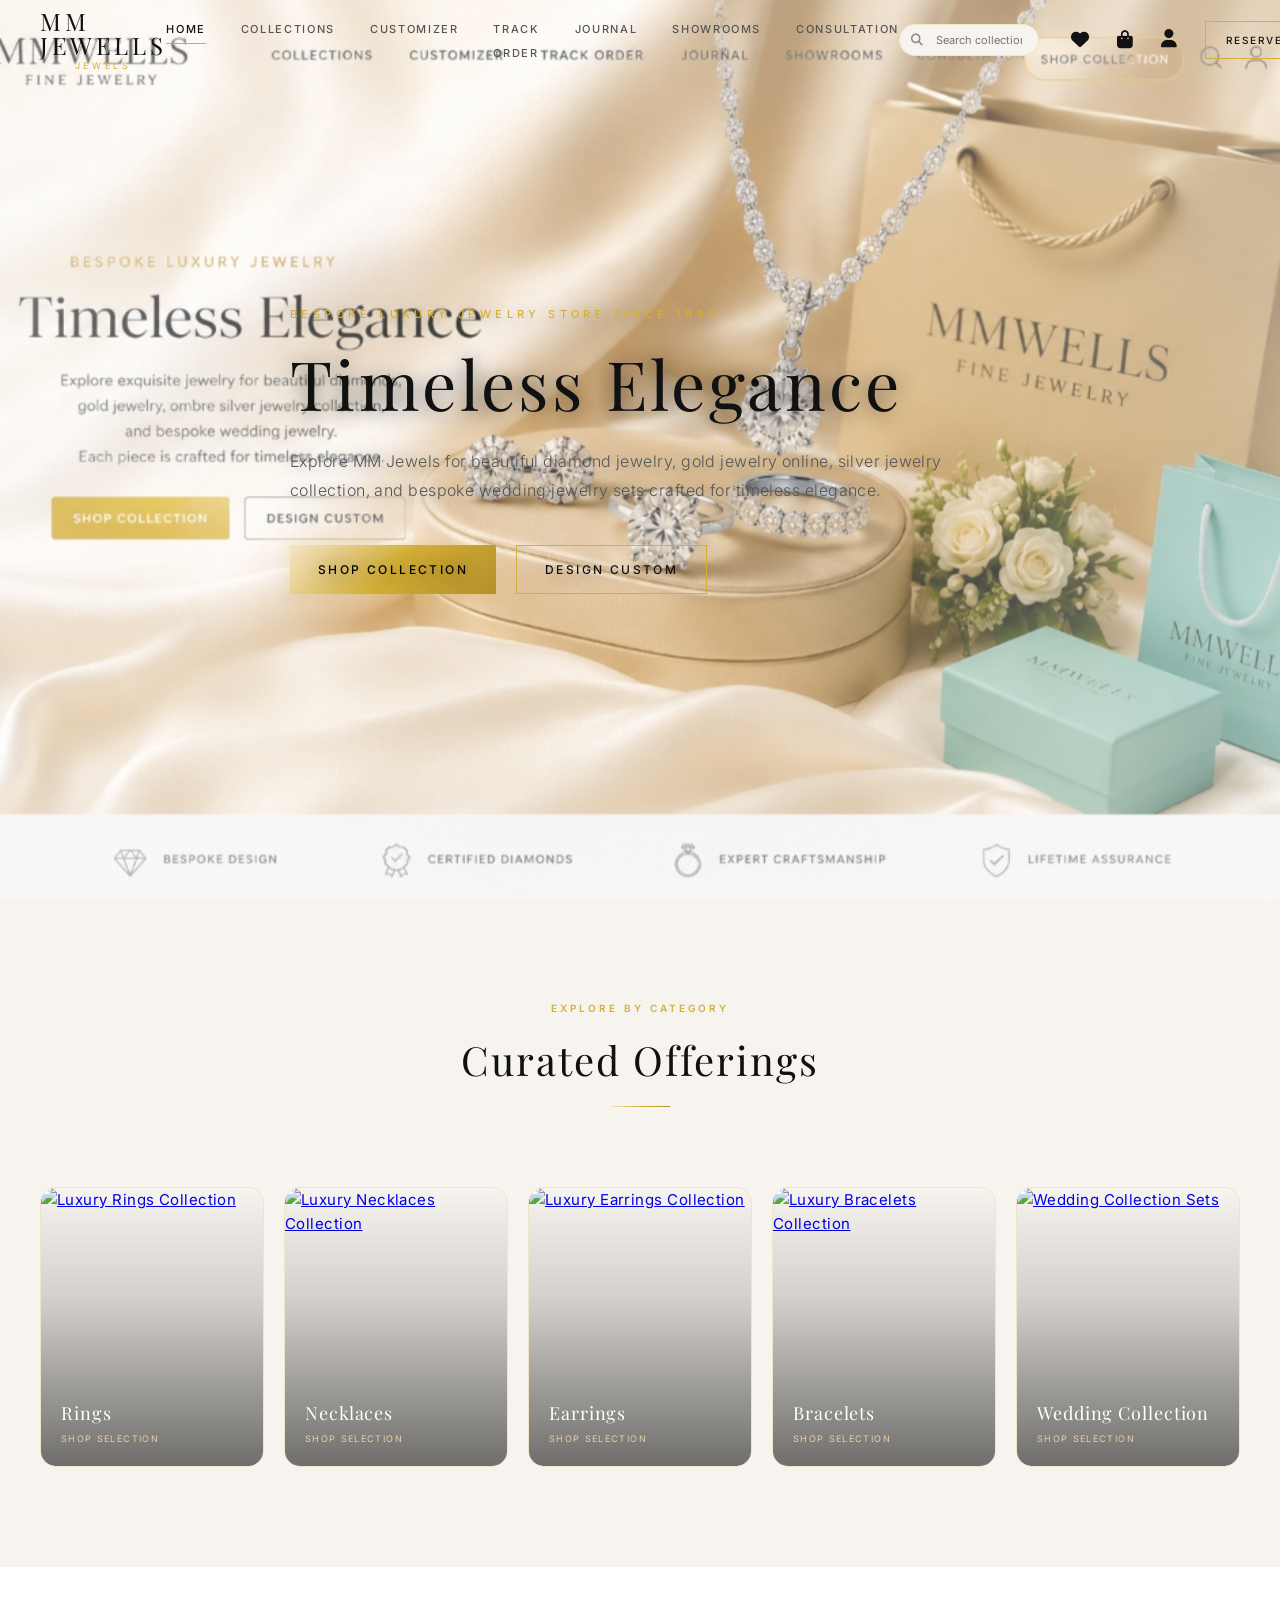
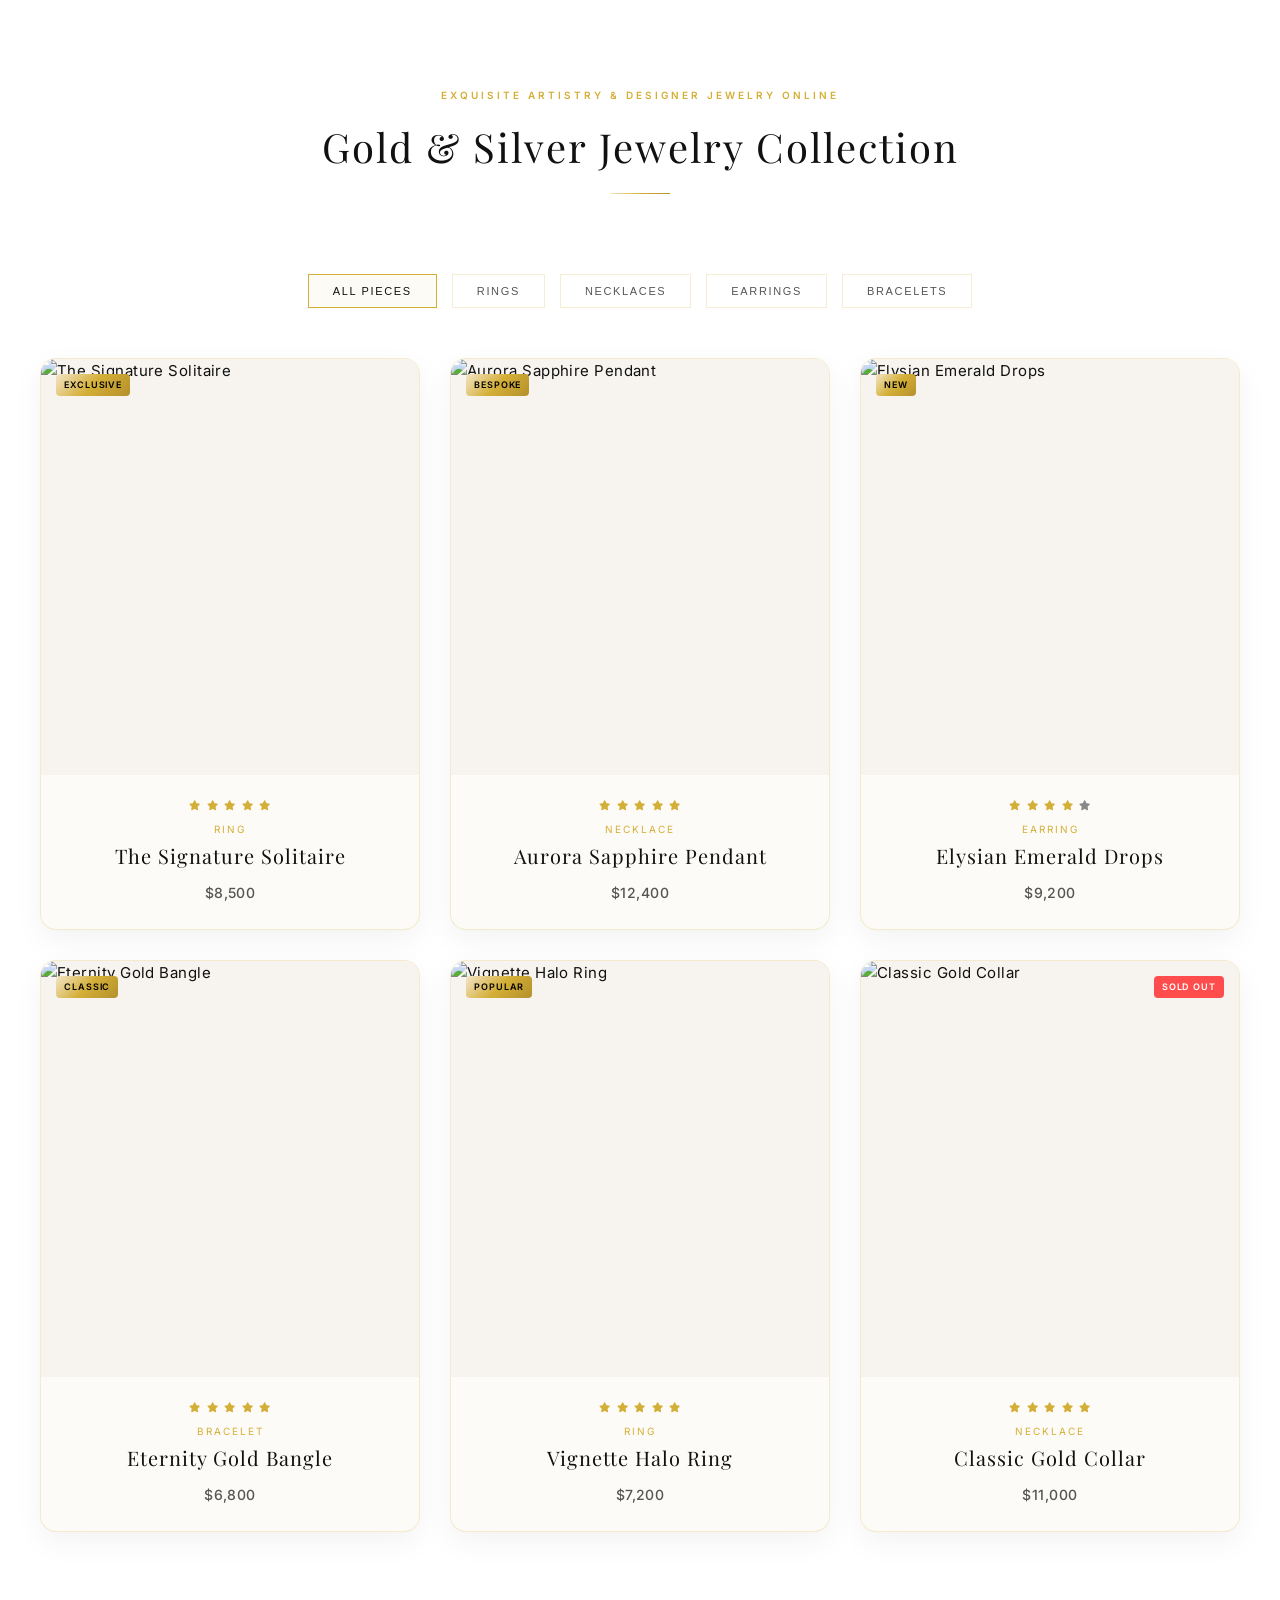
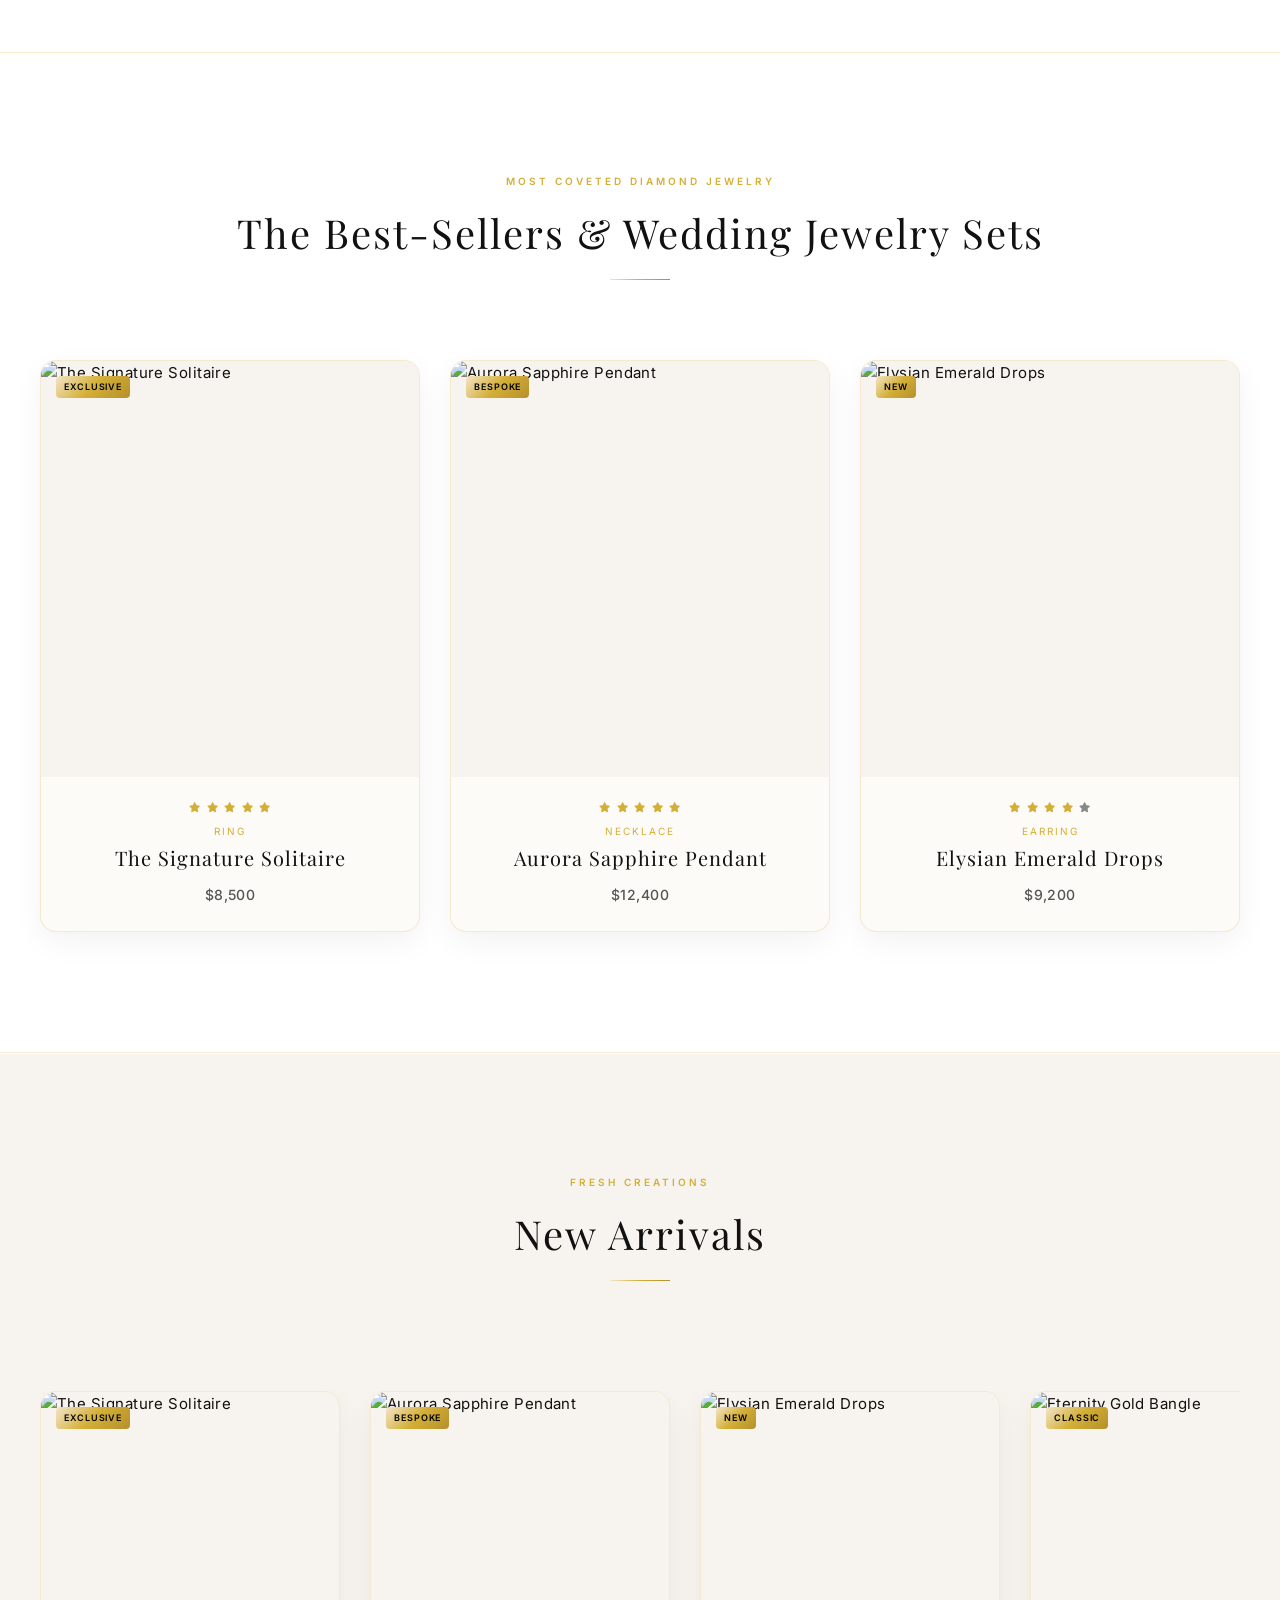
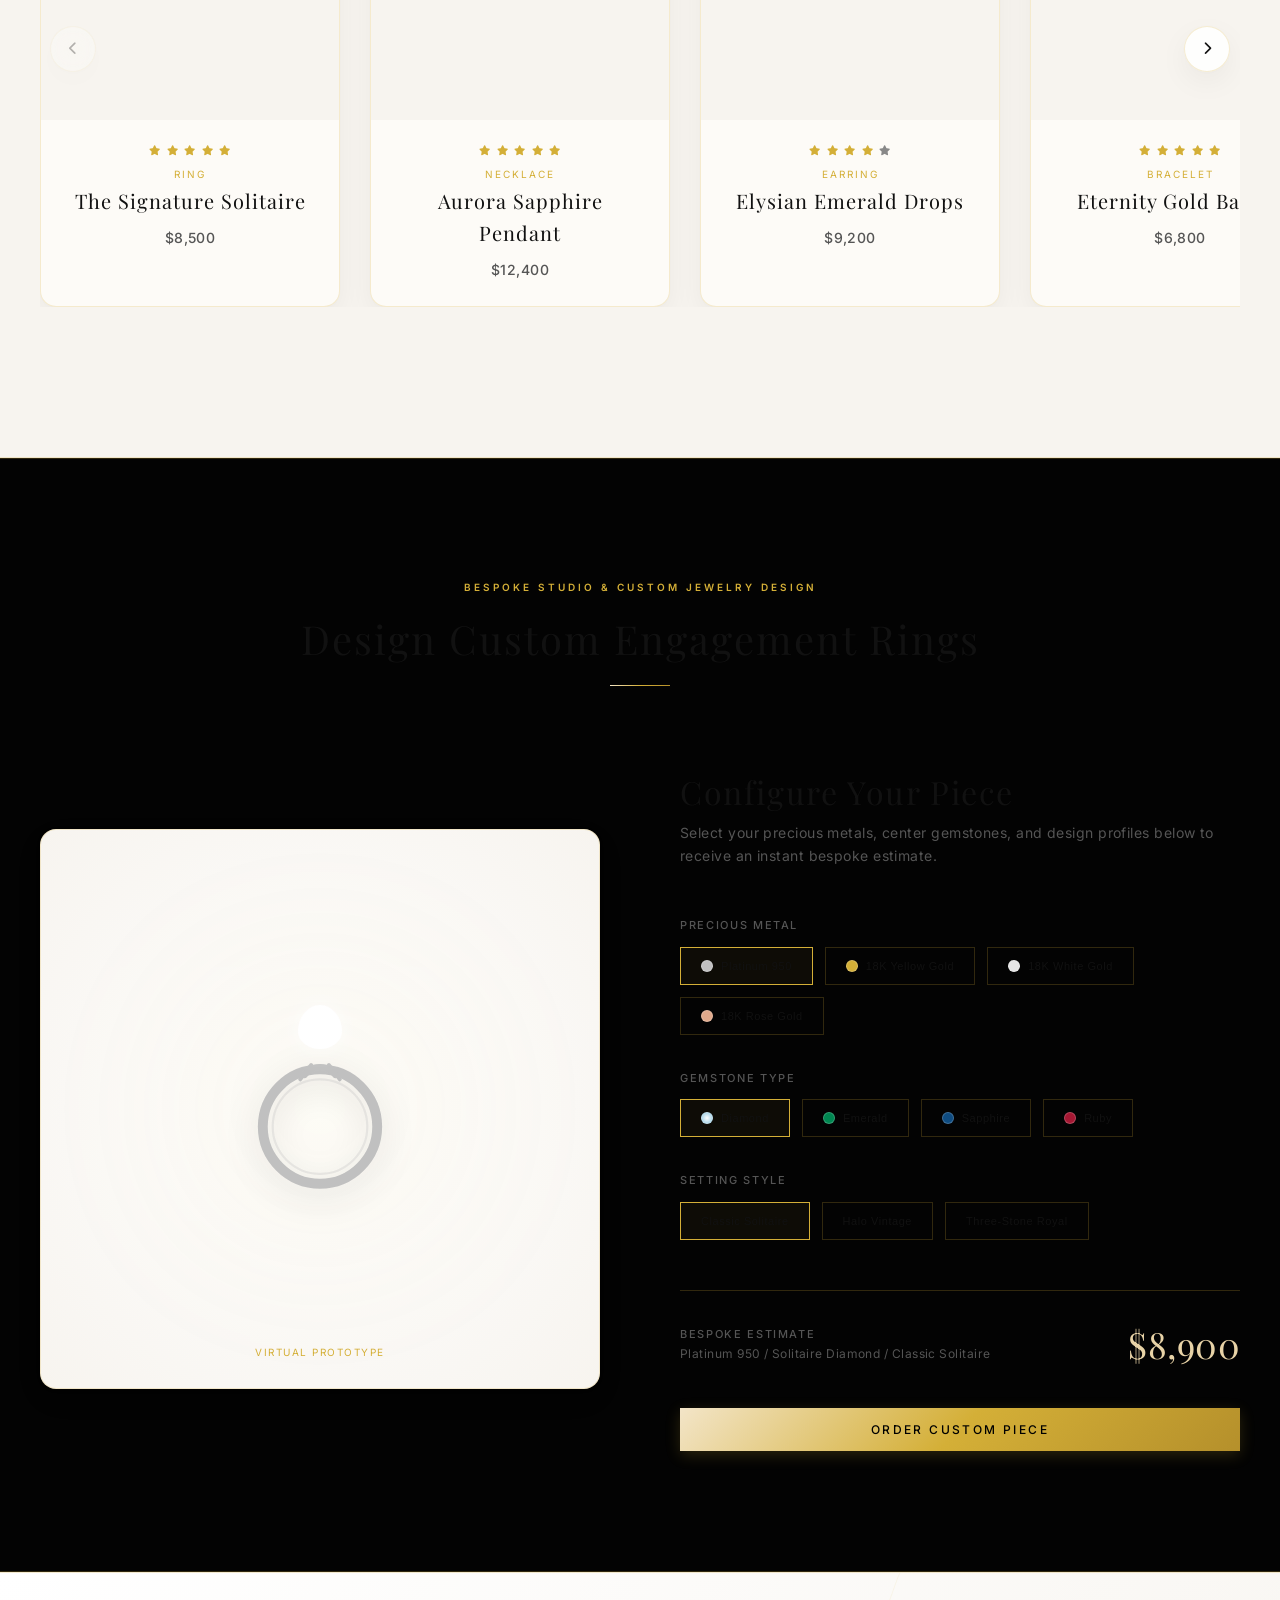
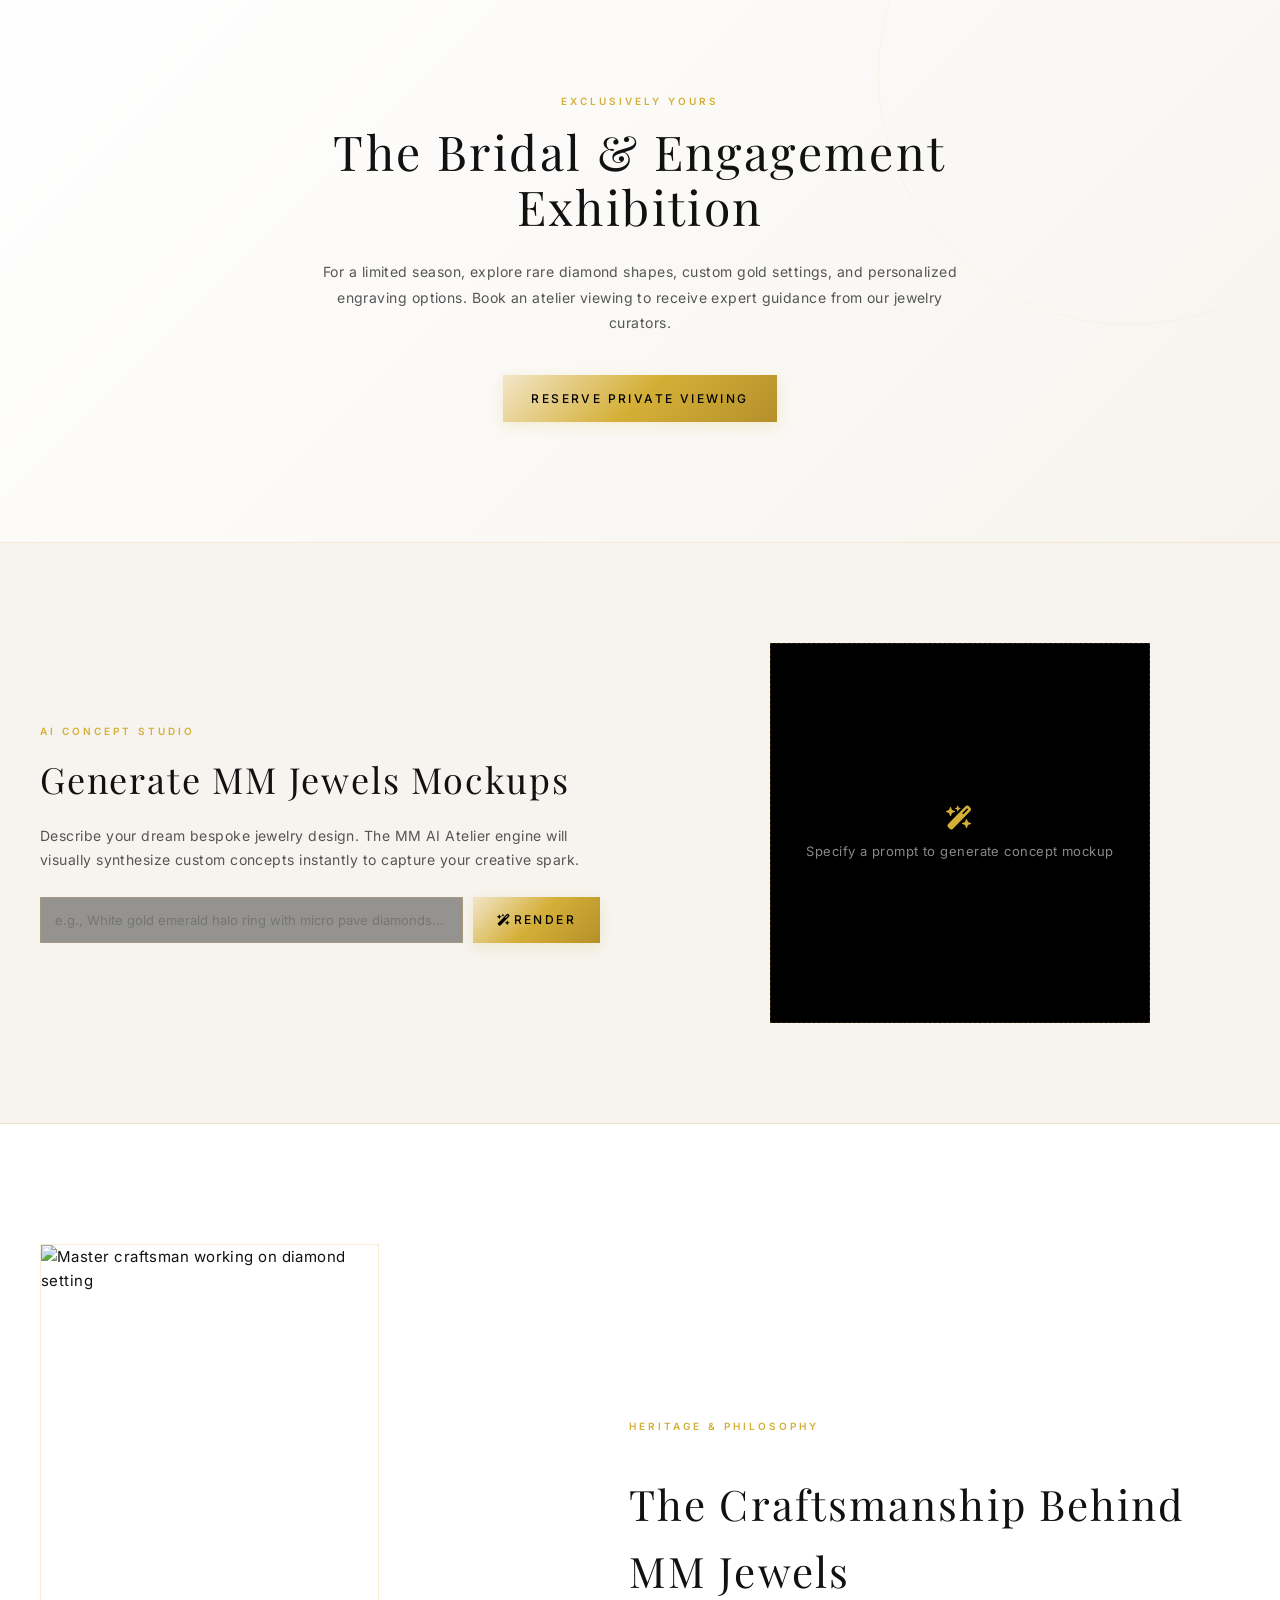
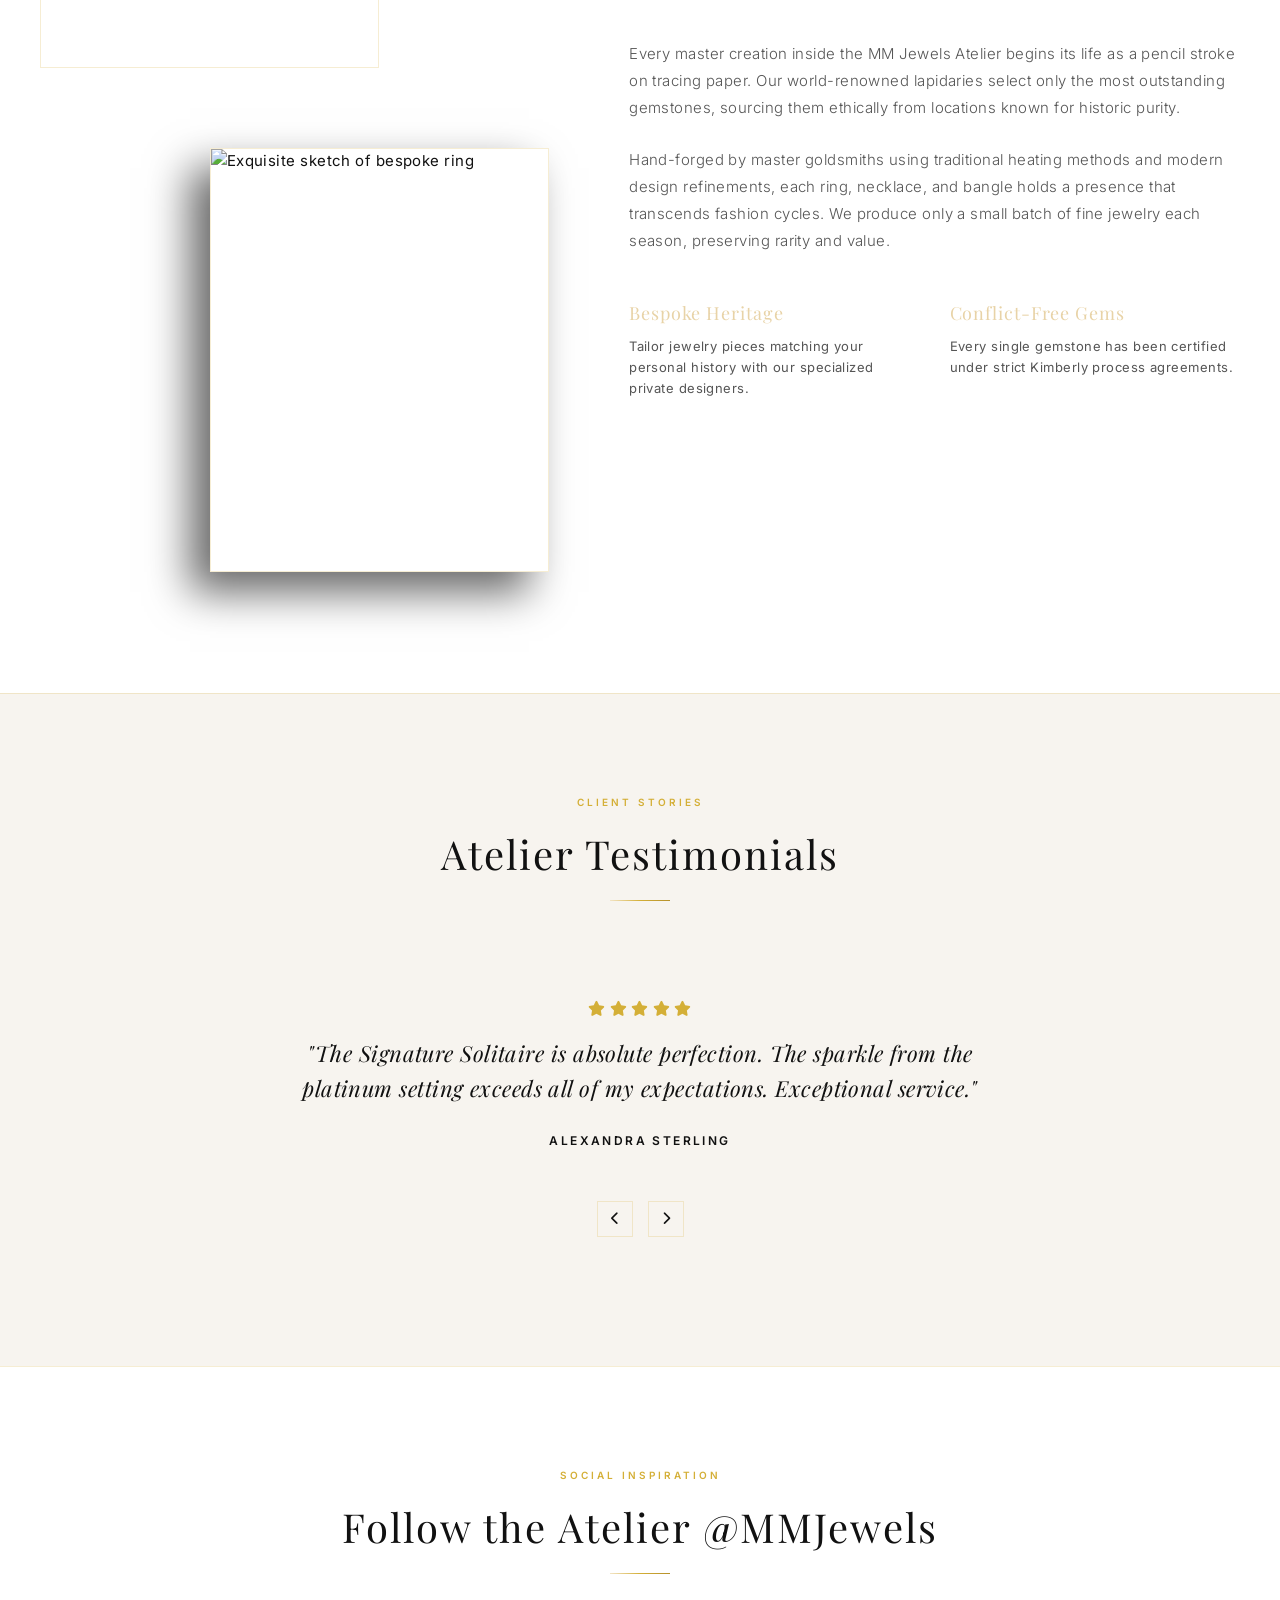
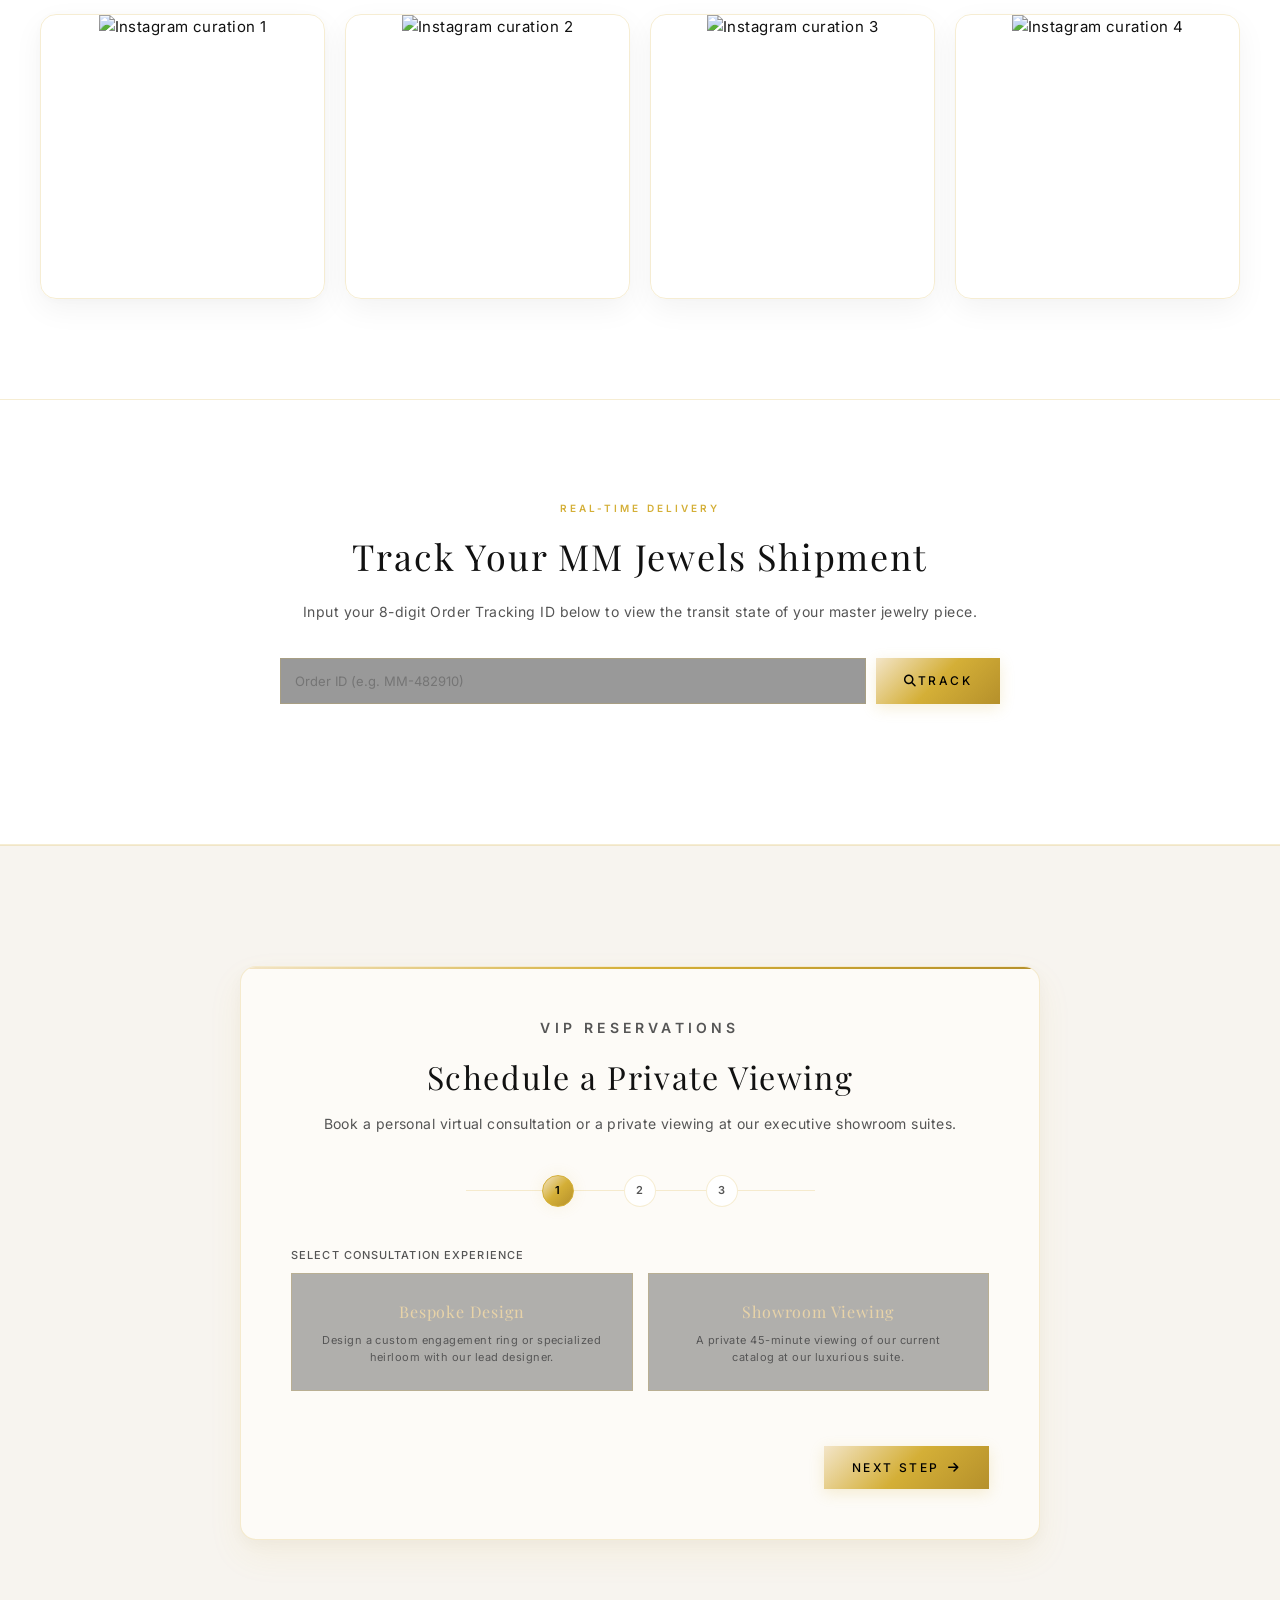
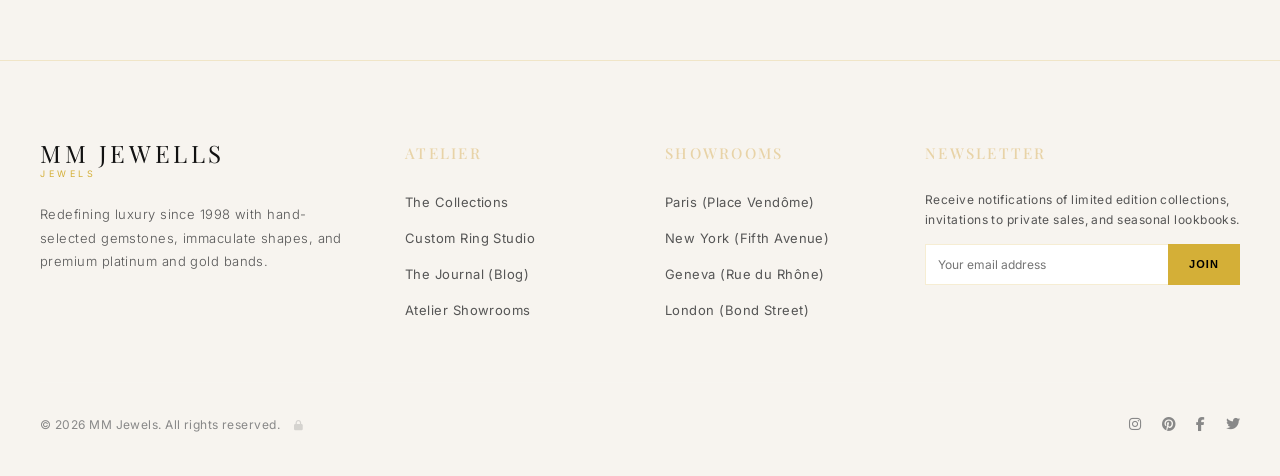
==== index.html @ 819b63e7 "Optimize UI load buffering: enable browser caching for static assets, preconnect and preload Google " ====
<!DOCTYPE html>
<html lang="en">
<head>
  <meta charset="UTF-8">
  <meta name="viewport" content="width=device-width, initial-scale=1.0">
  <title>MM Jewels | Luxury Diamond, Gold & Silver Jewelry Online</title>
  <meta name="description" content="Explore premium diamond, gold, silver and gemstone jewelry crafted for elegance and timeless beauty.">
  <link rel="canonical" href="https://mm-jewels.onrender.com/">
  
  <!-- Open Graph / Facebook -->
  <meta property="og:type" content="website">
  <meta property="og:url" content="https://mm-jewels.onrender.com/">
  <meta property="og:title" content="MM Jewels | Luxury Diamond, Gold & Silver Jewelry Online">
  <meta property="og:description" content="Explore premium diamond, gold, silver and gemstone jewelry crafted for elegance and timeless beauty.">
  <meta property="og:image" content="https://mm-jewels.onrender.com/assets/jewelry_hero_light.png">

  <!-- Twitter -->
  <meta property="twitter:card" content="summary_large_image">
  <meta property="twitter:url" content="https://mm-jewels.onrender.com/">
  <meta property="twitter:title" content="MM Jewels | Luxury Diamond, Gold & Silver Jewelry Online">
  <meta property="twitter:description" content="Explore premium diamond, gold, silver and gemstone jewelry crafted for elegance and timeless beauty.">
  <meta property="twitter:image" content="https://mm-jewels.onrender.com/assets/jewelry_hero_light.png">

  <!-- Structured Data JSON-LD -->
  <script type="application/ld+json">
  {
    "@context": "https://schema.org",
    "@type": "JewelryStore",
    "name": "MM Jewels",
    "image": "https://mm-jewels.onrender.com/assets/jewelry_hero_light.png",
    "@id": "https://mm-jewels.onrender.com/#store",
    "url": "https://mm-jewels.onrender.com/",
    "telephone": "+33 1 42 60 38 00",
    "priceRange": "$$$$",
    "address": {
      "@type": "PostalAddress",
      "streetAddress": "Place Vendôme",
      "addressLocality": "Paris",
      "postalCode": "75001",
      "addressCountry": "FR"
    },
    "openingHoursSpecification": {
      "@type": "OpeningHoursSpecification",
      "dayOfWeek": [
        "Monday",
        "Tuesday",
        "Wednesday",
        "Thursday",
        "Friday",
        "Saturday"
      ],
      "opens": "10:00",
      "closes": "18:30"
    },
    "sameAs": [
      "https://www.instagram.com/",
      "https://www.pinterest.com/",
      "https://www.facebook.com/"
    ]
  }
  </script>

  <!-- Preconnect to Google Fonts -->
  <link rel="preconnect" href="https://fonts.googleapis.com">
  <link rel="preconnect" href="https://fonts.gstatic.com" crossorigin>
  <link href="https://fonts.googleapis.com/css2?family=Inter:wght@300;400;500;600;700&family=Playfair+Display:ital,wght@0,400;0,500;0,600;0,700;1,400&display=swap" rel="stylesheet">

  <!-- CSS Stylesheets -->
  <link rel="stylesheet" href="styles.css">
  
  <!-- FontAwesome for Social Icons -->
  <link rel="stylesheet" href="https://cdnjs.cloudflare.com/ajax/libs/font-awesome/6.4.0/css/all.min.css">
</head>
<body>

  <!-- --- HEADER / NAV --- -->
  <header id="header" class="scrolled">
    <div class="container nav-container">
      <a href="#" class="logo" id="nav-logo-txt">
        MM JEWELLS
        <span>JEWELS</span>
      </a>
      
      <nav>
        <ul class="nav-links">
          <li><a href="#hero" class="active">Home</a></li>
          <li><a href="#collections">Collections</a></li>
          <li><a href="#customizer">Customizer</a></li>
          <li><a href="#tracking-section">Track Order</a></li>
          <li><a href="blog.html">Journal</a></li>
          <li><a href="showrooms.html">Showrooms</a></li>
          <li><a href="#booking">Consultation</a></li>
        </ul>
      </nav>
      
      <div class="header-actions">
        <!-- Search bar inside navbar -->
        <div class="search-container">
          <i class="fa-solid fa-magnifying-glass search-icon-inside"></i>
          <input type="text" id="navbar-search" class="navbar-search-input" placeholder="Search collection...">
        </div>
        
        <!-- Wishlist -->
        <button class="btn-icon" id="header-wishlist-btn" aria-label="Wishlist" style="background:none;border:none;color:var(--color-text-primary);cursor:pointer;position:relative;margin-right:8px;outline:none;">
          <i class="fa-solid fa-heart" style="font-size:18px;"></i>
          <span id="wishlist-badge" style="position:absolute;top:-8px;right:-8px;background:var(--color-gold);color:#000;font-size:9px;font-weight:700;border-radius:50%;width:16px;height:16px;display:none;align-items:center;justify-content:center;">0</span>
        </button>
        <!-- Shopping Cart -->
        <button class="btn-icon" id="header-cart-btn" aria-label="Shopping Cart" style="background:none;border:none;color:var(--color-text-primary);cursor:pointer;position:relative;margin-right:8px;outline:none;">
          <i class="fa-solid fa-bag-shopping" style="font-size:18px;"></i>
          <span id="cart-badge" style="position:absolute;top:-8px;right:-8px;background:var(--color-gold);color:#000;font-size:9px;font-weight:700;border-radius:50%;width:16px;height:16px;display:none;align-items:center;justify-content:center;">0</span>
        </button>
        <!-- User Profile Login -->
        <div id="user-header-portal" style="display:inline-block;margin-right:8px;vertical-align:middle;">
          <button class="btn-icon" id="header-login-btn" aria-label="User Account" style="background:none;border:none;color:var(--color-text-primary);cursor:pointer;outline:none;">
            <i class="fa-solid fa-user" style="font-size:18px;"></i>
          </button>
        </div>
        <a href="#booking" class="btn btn-secondary" style="padding: 10px 20px; font-size: 10px;">Reserve</a>
        <button class="mobile-menu-btn" aria-label="Toggle Menu">
          <span></span>
          <span></span>
          <span></span>
        </button>
      </div>
    </div>
  </header>

  <!-- --- HERO SECTION --- -->
  <section id="hero" class="hero">
    <div class="hero-bg"></div>
    <div class="container">
      <div class="hero-content">
        <p class="hero-subtitle" id="hero-subtitle-txt">Bespoke Luxury Jewelry Store Since 1998</p>
        <h1 class="hero-title" id="hero-title-txt">Timeless Elegance</h1>
        <p class="hero-desc" id="hero-desc-txt">Explore MM Jewels for beautiful diamond jewelry, gold jewelry online, silver jewelry collection, and bespoke wedding jewelry sets crafted for timeless elegance.</p>
        <div class="hero-actions">
          <a href="#collections" class="btn btn-primary">Shop Collection</a>
          <a href="#customizer" class="btn btn-secondary">Design Custom</a>
        </div>
      </div>
    </div>
  </section>

  <!-- --- CATEGORY GRID SECTION --- -->
  <section class="category-section reveal" id="categories-hub">
    <div class="container">
      <div class="section-header">
        <p class="section-subtitle">Explore by Category</p>
        <h2 class="section-title">Curated Offerings</h2>
      </div>
      <div class="category-grid">
        <!-- Rings -->
        <a href="#collections" class="category-card" data-category="rings">
          <img src="https://images.unsplash.com/photo-1605100804763-247f67b3557e?auto=format&fit=crop&q=80&w=400" alt="Luxury Rings Collection">
          <div class="category-card-overlay">
            <h4 class="category-card-title">Rings</h4>
            <span class="category-card-count">Shop Selection</span>
          </div>
        </a>
        <!-- Necklaces -->
        <a href="#collections" class="category-card" data-category="necklaces">
          <img src="https://images.unsplash.com/photo-1599643478518-a784e5dc4c8f?auto=format&fit=crop&q=80&w=400" alt="Luxury Necklaces Collection">
          <div class="category-card-overlay">
            <h4 class="category-card-title">Necklaces</h4>
            <span class="category-card-count">Shop Selection</span>
          </div>
        </a>
        <!-- Earrings -->
        <a href="#collections" class="category-card" data-category="earrings">
          <img src="https://images.unsplash.com/photo-1635767798638-3e25273a8236?auto=format&fit=crop&q=80&w=400" alt="Luxury Earrings Collection">
          <div class="category-card-overlay">
            <h4 class="category-card-title">Earrings</h4>
            <span class="category-card-count">Shop Selection</span>
          </div>
        </a>
        <!-- Bracelets -->
        <a href="#collections" class="category-card" data-category="bracelets">
          <img src="https://images.unsplash.com/photo-1611591437281-460bfbe1220a?auto=format&fit=crop&q=80&w=400" alt="Luxury Bracelets Collection">
          <div class="category-card-overlay">
            <h4 class="category-card-title">Bracelets</h4>
            <span class="category-card-count">Shop Selection</span>
          </div>
        </a>
        <!-- Wedding Collection -->
        <a href="#collections" class="category-card" data-category="wedding">
          <img src="https://images.unsplash.com/photo-1535632066927-ab7c9ab60908?auto=format&fit=crop&q=80&w=400" alt="Wedding Collection Sets">
          <div class="category-card-overlay">
            <h4 class="category-card-title">Wedding Collection</h4>
            <span class="category-card-count">Shop Selection</span>
          </div>
        </a>
      </div>
    </div>
  </section>

  <!-- --- COLLECTIONS / CATALOG --- -->
  <section id="collections" class="reveal">
    <div class="container">
      <div class="section-header">
        <p class="section-subtitle">Exquisite Artistry & Designer Jewelry Online</p>
        <h2 class="section-title">Gold & Silver Jewelry Collection</h2>
      </div>
      
      <!-- Filter Tabs -->
      <ul class="filter-tabs">
        <li><button class="filter-btn active" data-filter="all">All Pieces</button></li>
        <li><button class="filter-btn" data-filter="rings">Rings</button></li>
        <li><button class="filter-btn" data-filter="necklaces">Necklaces</button></li>
        <li><button class="filter-btn" data-filter="earrings">Earrings</button></li>
        <li><button class="filter-btn" data-filter="bracelets">Bracelets</button></li>
      </ul>
      
      <!-- Product Grid (Populated dynamically) -->
      <div id="collections-grid" class="items-grid">
        <!-- JS inserts cards here -->
      </div>
    </div>
  </section>

  <!-- --- BEST-SELLING PRODUCTS --- -->
  <section id="bestsellers" class="reveal" style="background: var(--color-bg-deep); border-top: 1px solid var(--color-border); border-bottom: 1px solid var(--color-border);">
    <div class="container">
      <div class="section-header">
        <p class="section-subtitle">Most Coveted Diamond Jewelry</p>
        <h2 class="section-title">The Best-Sellers & Wedding Jewelry Sets</h2>
      </div>
      <div id="bestsellers-grid" class="items-grid">
        <!-- JS inserts cards here dynamically -->
      </div>
    </div>
  </section>

  <!-- --- NEW ARRIVALS CAROUSEL SECTION --- -->
  <section id="new-arrivals" class="reveal" style="background: var(--color-bg-beige); border-bottom: 1px solid var(--color-border);">
    <div class="container">
      <div class="section-header">
        <p class="section-subtitle">Fresh Creations</p>
        <h2 class="section-title">New Arrivals</h2>
      </div>
      <div class="carousel-container">
        <button class="carousel-nav-btn prev" id="carousel-prev-btn" aria-label="Previous Slide"><i class="fa-solid fa-chevron-left"></i></button>
        <div class="carousel-track-wrapper">
          <div class="carousel-track" id="carousel-arrivals-track">
            <!-- JS populates cards here dynamically -->
          </div>
        </div>
        <button class="carousel-nav-btn next" id="carousel-next-btn" aria-label="Next Slide"><i class="fa-solid fa-chevron-right"></i></button>
      </div>
    </div>
  </section>

  <!-- --- LIVE CUSTOMIZER SECTION --- -->
  <section id="customizer" class="customizer-section reveal">
    <div class="container">
      <div class="section-header">
        <p class="section-subtitle">Bespoke Studio & Custom Jewelry Design</p>
        <h2 class="section-title">Design Custom Engagement Rings</h2>
      </div>
      
      <div class="customizer-grid">
        <!-- Ring Render Preview -->
        <div class="preview-container">
          <div class="preview-glow"></div>
          
          <div class="ring-visual-anchor">
            <!-- Customized SVG Ring Shank -->
            <svg class="svg-ring-metal" viewBox="0 0 100 100" fill="none" xmlns="http://www.w3.org/2000/svg">
              <!-- Outer circle of ring shank -->
              <circle cx="50" cy="58" r="26" stroke="#d4af37" stroke-width="4.5" />
              <!-- Inner circle of ring shank -->
              <circle cx="50" cy="58" r="21.5" stroke="#d4af37" stroke-width="1" stroke-opacity="0.3" />
              <!-- Gem setting claws / shoulders -->
              <path d="M43 34.5 C43 34.5, 45 31, 50 31 C55 31, 57 34.5, 57 34.5" stroke="#d4af37" stroke-width="3" stroke-linecap="round" />
              <path d="M41 36.5 L46 30" stroke="#d4af37" stroke-width="1.8" stroke-linecap="round" />
              <path d="M59 36.5 L54 30" stroke="#d4af37" stroke-width="1.8" stroke-linecap="round" />
            </svg>
            
            <!-- Floating gemstone rendering -->
            <div class="gemstone-render"></div>
          </div>
          
          <div class="customizer-details-overlay">
            <span class="customizer-tag">Virtual Prototype</span>
          </div>
        </div>
        
        <!-- Controls panel -->
        <div class="control-panel">
          <div>
            <h3 class="panel-title">Configure Your Piece</h3>
            <p class="panel-intro">Select your precious metals, center gemstones, and design profiles below to receive an instant bespoke estimate.</p>
          </div>
          
          <!-- Metal selector -->
          <div class="customizer-group">
            <span class="group-label">Precious Metal</span>
            <div class="option-selectors">
              <button class="option-btn active" data-opt="metal" data-val="platinum">
                <span class="color-dot dot-platinum"></span> Platinum 950
              </button>
              <button class="option-btn" data-opt="metal" data-val="yellow-gold">
                <span class="color-dot dot-gold"></span> 18K Yellow Gold
              </button>
              <button class="option-btn" data-opt="metal" data-val="white-gold">
                <span class="color-dot dot-white-gold"></span> 18K White Gold
              </button>
              <button class="option-btn" data-opt="metal" data-val="rose-gold">
                <span class="color-dot dot-rose-gold"></span> 18K Rose Gold
              </button>
            </div>
          </div>
          
          <!-- Gemstone selector -->
          <div class="customizer-group">
            <span class="group-label">Gemstone Type</span>
            <div class="option-selectors">
              <button class="option-btn active" data-opt="gem" data-val="diamond">
                <span class="color-dot dot-diamond"></span> Diamond
              </button>
              <button class="option-btn" data-opt="gem" data-val="emerald">
                <span class="color-dot dot-emerald"></span> Emerald
              </button>
              <button class="option-btn" data-opt="gem" data-val="sapphire">
                <span class="color-dot dot-sapphire"></span> Sapphire
              </button>
              <button class="option-btn" data-opt="gem" data-val="ruby">
                <span class="color-dot dot-ruby"></span> Ruby
              </button>
            </div>
          </div>
          
          <!-- Design style selector -->
          <div class="customizer-group">
            <span class="group-label">Setting Style</span>
            <div class="option-selectors">
              <button class="option-btn active" data-opt="design" data-val="solitaire">Classic Solitaire</button>
              <button class="option-btn" data-opt="design" data-val="halo">Halo Vintage</button>
              <button class="option-btn" data-opt="design" data-val="threestone">Three-Stone Royal</button>
            </div>
          </div>
          
          <!-- Price summary -->
          <div class="price-summary">
            <div class="summary-details">
              <span class="group-label">Bespoke Estimate</span>
              <span id="custom-spec" class="custom-spec-text">Platinum 950 / Diamond / Solitaire</span>
            </div>
            <div class="custom-price" id="customizer-price-text">$8,900</div>
          </div>
          
          <div>
            <button class="btn btn-primary btn-booking-next" style="width: 100%;" id="customizer-order-btn">Order Custom Piece</button>
          </div>
        </div>
      </div>
    </div>
  </section>

  <!-- --- PROMOTIONAL BANNER SECTION --- -->
  <section class="promo-banner reveal" id="seasonal-promo">
    <div class="container">
      <div class="promo-banner-content">
        <p class="promo-banner-subtitle">Exclusively Yours</p>
        <h2 class="promo-banner-title">The Bridal & Engagement Exhibition</h2>
        <p class="promo-banner-desc">
          For a limited season, explore rare diamond shapes, custom gold settings, and personalized engraving options. Book an atelier viewing to receive expert guidance from our jewelry curators.
        </p>
        <a href="#booking" class="btn btn-primary">Reserve Private Viewing</a>
      </div>
    </div>
  </section>

  <!-- --- AI DESIGN & TRY-ON VAULT --- -->
  <section id="ai-vault" class="reveal" style="background: var(--color-bg-beige); border-bottom: 1px solid var(--color-border); padding: 100px 0;">
    <div class="container">
      <div class="customizer-grid">
        <div>
          <p class="section-subtitle">AI Concept Studio</p>
          <h2 style="font-size:36px; margin-bottom:15px; font-weight:300;">Generate MM Jewels Mockups</h2>
          <p style="color:var(--color-text-secondary); margin-bottom:25px; font-size:14px; line-height:1.7;">
            Describe your dream bespoke jewelry design. The MM AI Atelier engine will visually synthesize custom concepts instantly to capture your creative spark.
          </p>
          <form id="ai-generator-form" style="display:flex; gap:10px;">
            <input type="text" id="ai-prompt-input" class="form-input" style="flex:1;" placeholder="e.g., White gold emerald halo ring with micro pave diamonds..." required>
            <button type="submit" class="btn btn-primary" style="padding:0 24px;"><i class="fa-solid fa-wand-magic-sparkles"></i> Render</button>
          </form>
        </div>
        <div style="display:flex; justify-content:center;">
          <div id="ai-result-box" style="width:100%; max-width:380px; aspect-ratio:1; border:1px dashed var(--color-border); display:flex; align-items:center; justify-content:center; background:#000; position:relative; overflow:hidden;">
            <div style="color:var(--color-text-muted); text-align:center; padding:30px; font-size:13px;" id="ai-placeholder-msg">
              <i class="fa-solid fa-wand-magic-sparkles" style="font-size:24px; color:var(--color-gold); display:block; margin-bottom:12px;"></i>
              Specify a prompt to generate concept mockup
            </div>
            <img id="ai-generated-img" src="" alt="AI concept" style="width:100%; height:100%; object-fit:cover; display:none;">
            <div id="ai-loading-indicator" style="display:none; color:var(--color-gold); text-align:center;">
              <i class="fa-solid fa-circle-notch fa-spin" style="font-size:24px; margin-bottom:8px; display:block;"></i>
              <p style="font-size:11px; text-transform:uppercase; letter-spacing:0.15em;">Atelier AI Rendering...</p>
            </div>
          </div>
        </div>
      </div>
    </div>
  </section>

  <!-- --- ATELIER / STORY SECTION --- -->
  <section id="atelier" class="reveal">
    <div class="container">
      <div class="atelier-grid">
        <div class="atelier-images">
          <img class="atelier-img-1" src="https://images.unsplash.com/photo-1531747118685-ca8fa6e08806?auto=format&fit=crop&q=80&w=600" alt="Master craftsman working on diamond setting" loading="lazy">
          <img class="atelier-img-2" src="https://images.unsplash.com/photo-1603561591411-07134e71a2a9?auto=format&fit=crop&q=80&w=600" alt="Exquisite sketch of bespoke ring" loading="lazy">
        </div>
        
        <div class="atelier-content">
          <p class="section-subtitle" id="atelier-subtitle-txt">Heritage & Philosophy</p>
          <h2 class="atelier-title" id="atelier-title-txt">The Craftsmanship Behind MM Jewels</h2>
          <p class="atelier-text" id="atelier-text1-txt">Every master creation inside the MM Jewels Atelier begins its life as a pencil stroke on tracing paper. Our world-renowned lapidaries select only the most outstanding gemstones, sourcing them ethically from locations known for historic purity.</p>
          <p class="atelier-text" id="atelier-text2-txt">Hand-forged by master goldsmiths using traditional heating methods and modern design refinements, each ring, necklace, and bangle holds a presence that transcends fashion cycles. We produce only a small batch of fine jewelry each season, preserving rarity and value.</p>
          
          <div class="atelier-features">
            <div class="feat-item">
              <h4 id="atelier-feat1-title-txt">Bespoke Heritage</h4>
              <p id="atelier-feat1-desc-txt">Tailor jewelry pieces matching your personal history with our specialized private designers.</p>
            </div>
            <div class="feat-item">
              <h4 id="atelier-feat2-title-txt">Conflict-Free Gems</h4>
              <p id="atelier-feat2-desc-txt">Every single gemstone has been certified under strict Kimberly process agreements.</p>
            </div>
          </div>
        </div>
      </div>
    </div>
  </section>

  <!-- --- TESTIMONIALS SECTION --- -->
  <section id="testimonials" class="reveal" style="background: var(--color-bg-beige); border-top: 1px solid var(--color-border); padding: 100px 0;">
    <div class="container" style="text-align: center;">
      <p class="section-subtitle">Client Stories</p>
      <h2 class="section-title">Atelier Testimonials</h2>
      <div style="max-width:800px; margin: 50px auto 0; position:relative;" class="glass-panel">
        <div style="padding: 50px; min-height: 220px;" id="testimonial-slide-box">
          <div style="display:flex; justify-content:center; gap:4px; margin-bottom:20px; color:var(--color-gold);">
            <i class="fa-solid fa-star"></i>
            <i class="fa-solid fa-star"></i>
            <i class="fa-solid fa-star"></i>
            <i class="fa-solid fa-star"></i>
            <i class="fa-solid fa-star"></i>
          </div>
          <p style="font-family: var(--font-serif); font-size:22px; font-style:italic; line-height:1.6; color:var(--color-text-primary); margin-bottom:25px;" id="testimonial-text">
            "The Signature Solitaire is absolute perfection. The sparkle from the platinum setting exceeds all of my expectations. Exceptional service."
          </p>
          <h4 style="font-family: var(--font-sans); font-size:12px; font-weight:600; letter-spacing:0.2em; text-transform:uppercase;" id="testimonial-author">
            Alexandra Sterling
          </h4>
        </div>
        <!-- Slide controls -->
        <div style="display:flex; justify-content:center; gap:15px; padding-bottom:30px;">
          <button type="button" id="prev-testi-btn" style="background:none; border:1px solid var(--color-border); color:var(--color-text-primary); width:36px; height:36px; cursor:pointer;"><i class="fa-solid fa-chevron-left"></i></button>
          <button type="button" id="next-testi-btn" style="background:none; border:1px solid var(--color-border); color:var(--color-text-primary); width:36px; height:36px; cursor:pointer;"><i class="fa-solid fa-chevron-right"></i></button>
        </div>
      </div>
    </div>
  </section>

  <!-- --- INSTAGRAM GALLERY SECTION --- -->
  <section class="instagram-section reveal" id="instagram-vault">
    <div class="container">
      <p class="section-subtitle">Social Inspiration</p>
      <h2 class="section-title">Follow the Atelier @MMJewels</h2>
      <div class="instagram-grid">
        <div class="instagram-item">
          <img src="https://images.unsplash.com/photo-1599643478518-a784e5dc4c8f?auto=format&fit=crop&q=80&w=400" alt="Instagram curation 1">
          <div class="instagram-overlay"><i class="fa-brands fa-instagram"></i></div>
        </div>
        <div class="instagram-item">
          <img src="https://images.unsplash.com/photo-1605100804763-247f67b3557e?auto=format&fit=crop&q=80&w=400" alt="Instagram curation 2">
          <div class="instagram-overlay"><i class="fa-brands fa-instagram"></i></div>
        </div>
        <div class="instagram-item">
          <img src="https://images.unsplash.com/photo-1635767798638-3e25273a8236?auto=format&fit=crop&q=80&w=400" alt="Instagram curation 3">
          <div class="instagram-overlay"><i class="fa-brands fa-instagram"></i></div>
        </div>
        <div class="instagram-item">
          <img src="https://images.unsplash.com/photo-1611591437281-460bfbe1220a?auto=format&fit=crop&q=80&w=400" alt="Instagram curation 4">
          <div class="instagram-overlay"><i class="fa-brands fa-instagram"></i></div>
        </div>
      </div>
    </div>
  </section>

  <!-- --- ORDER TRACKING SECTION --- -->
  <section id="tracking-section" class="reveal" style="background: var(--color-bg-deep); border-top:1px solid var(--color-border); border-bottom:1px solid var(--color-border); padding: 100px 0;">
    <div class="container">
      <div style="max-width: 720px; margin: 0 auto; text-align: center;">
        <p class="section-subtitle">Real-Time Delivery</p>
        <h2 style="font-size:36px; margin-bottom:15px; font-weight:300;">Track Your MM Jewels Shipment</h2>
        <p style="color:var(--color-text-secondary); margin-bottom:35px; font-size:14px;">
          Input your 8-digit Order Tracking ID below to view the transit state of your master jewelry piece.
        </p>
        <form id="tracking-search-form" style="display:flex; gap:10px; margin-bottom:40px;">
          <input type="text" id="tracking-id-input" class="form-input" style="flex:1;" placeholder="Order ID (e.g. MM-482910)" required>
          <button type="submit" class="btn btn-primary" style="padding:0 28px;"><i class="fa-solid fa-magnifying-glass"></i> Track</button>
        </form>
        
        <!-- Tracking Visual Timeline -->
        <div id="tracking-visual-timeline" style="display:none;" class="glass-panel">
          <div style="padding: 40px;">
            <div style="display:flex; justify-content:space-between; margin-bottom:25px; border-bottom:1px solid var(--color-border); padding-bottom:15px; text-align:left;">
              <div>
                <span style="font-size:10px; color:var(--color-text-muted); text-transform:uppercase;">Registration ID</span>
                <h4 id="track-order-id-label" style="color:var(--color-gold); font-size:16px; margin-top:3px;">MM-123456</h4>
              </div>
              <div style="text-align:right;">
                <span style="font-size:10px; color:var(--color-text-muted); text-transform:uppercase;">Shipment Value</span>
                <p id="track-order-total-label" style="color:var(--color-text-primary); font-size:15px; margin-top:3px;">$0.00</p>
              </div>
            </div>
            
            <div class="tracking-path">
              <div class="tracking-line-bg"></div>
              <div class="tracking-line-active" id="tracking-progress-bar" style="width: 0%;"></div>
              
              <div class="tracking-node" id="node-ordered">
                <div class="tracking-node-icon"><i class="fa-solid fa-box-open"></i></div>
                <span class="tracking-node-label">Ordered</span>
              </div>
              <div class="tracking-node" id="node-processing">
                <div class="tracking-node-icon"><i class="fa-solid fa-spinner fa-spin"></i></div>
                <span class="tracking-node-label">Processing</span>
              </div>
              <div class="tracking-node" id="node-shipped">
                <div class="tracking-node-icon"><i class="fa-solid fa-truck-fast"></i></div>
                <span class="tracking-node-label">Shipped</span>
              </div>
              <div class="tracking-node" id="node-delivered">
                <div class="tracking-node-icon"><i class="fa-solid fa-circle-check"></i></div>
                <span class="tracking-node-label">Delivered</span>
              </div>
            </div>
            
            <div style="text-align:left; font-size:13px; color:var(--color-text-secondary); margin-top:30px; border-top:1px solid rgba(255,255,255,0.05); padding-top:20px;" id="track-summary-label">
              <!-- Dynamically written details -->
            </div>
          </div>
        </div>
        
        <div id="tracking-error-box" style="display:none; color:#ff4d4d; border:1px solid rgba(255,77,77,0.3); background:rgba(255,77,77,0.05); padding:15px; font-size:13px;">
          Order ID not registered. Please double check the ID number or contact concierge.
        </div>
      </div>
    </div>
  </section>

  <!-- --- PRIVATE BOOKING / RESERVATIONS --- -->
  <section id="booking" class="booking-section reveal">
    <div class="container">
      <div class="booking-wrapper">
        <div class="booking-header">
          <p class="section-subtitle">VIP Reservations</p>
          <h3>Schedule a Private Viewing</h3>
          <p>Book a personal virtual consultation or a private viewing at our executive showroom suites.</p>
        </div>
        
        <!-- Step indicators -->
        <div class="step-indicator">
          <div class="step-dot active">1</div>
          <div class="step-dot">2</div>
          <div class="step-dot">3</div>
        </div>
        
        <!-- Form structure -->
        <form id="booking-multi-step">
          <!-- Step 1: Select Service -->
          <div class="booking-step active" data-step="1">
            <div class="form-group">
              <label>Select Consultation Experience</label>
              <div class="service-selector" id="booking-service-cards-container">
                <!-- Dynamically loaded from config.json -->
              </div>
            </div>
            
            <div class="booking-actions" style="justify-content: flex-end;">
              <button type="button" class="btn btn-primary btn-booking-next">Next Step <i class="fa-solid fa-arrow-right" style="margin-left: 8px;"></i></button>
            </div>
          </div>
          
          <!-- Step 2: Date & Time -->
          <div class="booking-step" data-step="2">
            <div class="grid-2col">
              <div class="form-group">
                <label for="book-date">Preferred Date</label>
                <input type="date" id="book-date" class="form-input" required>
              </div>
              <div class="form-group">
                <label for="book-time">Preferred Time Slot</label>
                <select id="book-time" class="form-input" required>
                  <option value="" disabled selected>Select a slot</option>
                  <option value="10:00 AM">10:00 AM - 11:00 AM</option>
                  <option value="11:30 AM">11:30 AM - 12:30 PM</option>
                  <option value="02:00 PM">02:00 PM - 03:00 PM</option>
                  <option value="03:30 PM">03:30 PM - 04:30 PM</option>
                  <option value="05:00 PM">05:00 PM - 06:00 PM</option>
                </select>
              </div>
            </div>
            
            <div class="booking-actions">
              <button type="button" class="btn btn-secondary btn-booking-prev"><i class="fa-solid fa-arrow-left" style="margin-right: 8px;"></i> Back</button>
              <button type="button" class="btn btn-primary btn-booking-next">Next Step <i class="fa-solid fa-arrow-right" style="margin-left: 8px;"></i></button>
            </div>
          </div>
          
          <!-- Step 3: Contact & Request Info -->
          <div class="booking-step" data-step="3">
            <div class="grid-2col">
              <div class="form-group">
                <label for="book-name">Full Name</label>
                <input type="text" id="book-name" class="form-input" placeholder="e.g., Alexandra Sterling" required>
              </div>
              <div class="form-group">
                <label for="book-email">Email Address</label>
                <input type="email" id="book-email" class="form-input" placeholder="e.g., alexandra@sterling.com" required>
              </div>
            </div>
            <div class="form-group">
              <label for="book-notes">Special Inquiries / Gemstone Preferences</label>
              <textarea id="book-notes" class="form-input" rows="4" placeholder="Mention preferred sizes, metals, or specific collection inquiries here..."></textarea>
            </div>
            
            <div class="booking-actions">
              <button type="button" class="btn btn-secondary btn-booking-prev"><i class="fa-solid fa-arrow-left" style="margin-right: 8px;"></i> Back</button>
              <button type="submit" class="btn btn-primary">Submit Appointment <i class="fa-solid fa-check" style="margin-left: 8px;"></i></button>
            </div>
          </div>
        </form>
        
        <!-- Step 4: Success View (hidden initially) -->
        <div id="booking-success-view" class="booking-success" style="display: none; opacity: 0; transition: opacity 0.5s ease;">
          <div class="success-icon">
            <i class="fa-solid fa-calendar-check"></i>
          </div>
          <h4>Reservation Requested</h4>
          <p>Thank you. Your private viewing request for the <strong id="summary-service">Showroom</strong> on <strong id="summary-datetime">Friday at 10 AM</strong> has been queued. Our concierge will reach out within 2 hours to confirm your slot.</p>
          <button class="btn btn-secondary" onclick="location.reload()">Book Another Appointment</button>
        </div>
      </div>
    </div>
  </section>

  <!-- --- FOOTER --- -->
  <footer>
    <div class="container">
      <div class="footer-grid">
        <div class="footer-col footer-about">
          <a href="#" class="logo" id="footer-logo-txt">
            MM JEWELLS
            <span>JEWELS</span>
          </a>
          <p id="footer-about-txt">Redefining luxury since 1998 with hand-selected gemstones, immaculate shapes, and premium platinum and gold bands.</p>
        </div>
        
        <div class="footer-col">
          <h4>Atelier</h4>
          <ul>
            <li><a href="#collections">The Collections</a></li>
            <li><a href="#customizer">Custom Ring Studio</a></li>
            <li><a href="blog.html">The Journal (Blog)</a></li>
            <li><a href="showrooms.html">Atelier Showrooms</a></li>
          </ul>
        </div>
        
        <div class="footer-col">
          <h4>Showrooms</h4>
          <ul id="footer-showrooms-list">
            <!-- Dynamically populated from config.json -->
          </ul>
        </div>
        
        <div class="footer-col">
          <h4>Newsletter</h4>
          <p style="font-size: 12px; color: var(--color-text-secondary); line-height: 1.6;">Receive notifications of limited edition collections, invitations to private sales, and seasonal lookbooks.</p>
          <form class="newsletter-form" onsubmit="event.preventDefault(); alert('Thank you for subscribing to the MM Jewels Lookbook.'); this.reset();">
            <input type="email" class="newsletter-input" placeholder="Your email address" required>
            <button type="submit" class="newsletter-btn">Join</button>
          </form>
        </div>
      </div>
      
      <div class="footer-bottom">
        <p>&copy; 2026 MM Jewels. All rights reserved. <a href="admin.html" aria-label="Admin Access" style="color: inherit; margin-left: 10px; font-size: 10px; opacity: 0.3; transition: opacity 0.3s;"><i class="fa-solid fa-lock"></i></a></p>
        <div class="social-links">
          <a href="#" aria-label="Instagram"><i class="fa-brands fa-instagram"></i></a>
          <a href="#" aria-label="Pinterest"><i class="fa-brands fa-pinterest"></i></a>
          <a href="#" aria-label="Facebook"><i class="fa-brands fa-facebook-f"></i></a>
          <a href="#" aria-label="Twitter"><i class="fa-brands fa-twitter"></i></a>
        </div>
      </div>
    </div>
  </footer>

  <!-- --- DETAILED VIEW MODAL (WITH ZOOM & CART & WISHLIST) --- -->
  <div id="product-modal" class="modal-overlay">
    <div class="modal-wrapper">
      <button class="modal-close-btn" aria-label="Close modal">&times;</button>
      <div class="modal-content-grid">
        <div class="modal-img-container" id="modal-zoom-container" style="position:relative; overflow:hidden;">
          <img class="modal-img" id="detail-modal-img" src="" alt="" style="width:100%; height:100%; object-fit:cover; display:block;">
          <div id="zoom-lens" style="position:absolute; width:150px; height:150px; border:2px solid rgba(212,175,55,0.4); border-radius:50%; pointer-events:none; background-repeat:no-repeat; background-size:300% 300%; display:none; transform:translate(-50%, -50%);"></div>
        </div>
        <div class="modal-details" style="max-height:85vh; overflow-y:auto; padding:40px 50px;">
          <span class="modal-category" id="detail-modal-category">RINGS</span>
          <h3 class="modal-title" id="detail-modal-title">Jewelry Title</h3>
          <p class="modal-price" id="detail-modal-price">$0.00</p>
          <div id="detail-modal-stock-status" style="font-size:11px; margin-bottom:10px; font-weight:600;"></div>
          <p class="modal-desc" id="detail-modal-desc">Detailed descriptions appear here...</p>
          
          <!-- Variants -->
          <div style="margin: 15px 0;" id="detail-variants-box">
            <div style="margin-bottom:12px;">
              <span style="font-size:11px; color:var(--color-text-secondary); text-transform:uppercase; letter-spacing:0.1em; display:block; margin-bottom:6px;">Gold type / Metal</span>
              <div style="display:flex; gap:8px;" id="detail-metal-variants">
                <button type="button" class="option-btn active" style="padding:6px 12px; font-size:10px;" data-metal="Platinum 950">Platinum</button>
                <button type="button" class="option-btn" style="padding:6px 12px; font-size:10px;" data-metal="18K Yellow Gold">Yellow Gold</button>
                <button type="button" class="option-btn" style="padding:6px 12px; font-size:10px;" data-metal="18K White Gold">White Gold</button>
                <button type="button" class="option-btn" style="padding:6px 12px; font-size:10px;" data-metal="18K Rose Gold">Rose Gold</button>
              </div>
            </div>
            <div style="margin-bottom:12px;" id="detail-size-variant-box">
              <span style="font-size:11px; color:var(--color-text-secondary); text-transform:uppercase; letter-spacing:0.1em; display:block; margin-bottom:6px;">Size</span>
              <select id="detail-size-select" class="form-input" style="padding:8px 12px; font-size:12px; width:100px;">
                <option value="5">US 5</option>
                <option value="6" selected>US 6</option>
                <option value="7">US 7</option>
                <option value="8">US 8</option>
                <option value="9">US 9</option>
              </select>
            </div>
          </div>

          <ul class="specs-list" id="detail-modal-specs">
            <!-- Specifications here -->
          </ul>
          
          <div style="margin-top: 15px; display:flex; gap:10px;">
            <button class="btn btn-primary" id="detail-add-to-cart-btn" style="flex:1;"><i class="fa-solid fa-bag-shopping" style="margin-right:8px;"></i> Add to Cart</button>
            <button class="btn btn-secondary" id="detail-add-to-wishlist-btn" style="padding:14px 20px;"><i class="fa-solid fa-heart"></i></button>
          </div>

          <!-- Related products -->
          <div style="margin-top:25px; border-top:1px solid rgba(255,255,255,0.05); padding-top:20px;">
            <h4 style="font-size:13px; color:var(--color-gold-light); margin-bottom:12px; text-transform:uppercase; letter-spacing:0.1em;">You May Also Designate</h4>
            <div id="detail-related-grid" style="display:grid; grid-template-columns:1fr 1fr; gap:12px;">
              <!-- Dynamically populated related items -->
            </div>
          </div>
        </div>
      </div>
    </div>
  </div>

  <!-- --- SHOPPING CART DRAWER --- -->
  <div id="cart-drawer-overlay" class="drawer-overlay">
    <div class="drawer-container">
      <div class="drawer-header">
        <h3 class="drawer-title"><i class="fa-solid fa-bag-shopping"></i> Shopping Bag</h3>
        <button class="drawer-close" id="cart-drawer-close-btn">&times;</button>
      </div>
      <div class="drawer-items" id="cart-drawer-items">
        <!-- Dynamically rendered cart cards -->
      </div>
      <div class="drawer-footer">
        <div style="display:flex; justify-content:space-between; margin-bottom:20px;">
          <span style="font-size:11px; text-transform:uppercase; letter-spacing:0.1em;">Atelier Subtotal</span>
          <span style="font-family:var(--font-serif); font-size:24px; color:var(--color-gold-light);" id="cart-subtotal-label">$0.00</span>
        </div>
        <button class="btn btn-primary" id="cart-checkout-trigger-btn" style="width:100%;">Authorize Checkout</button>
      </div>
    </div>
  </div>

  <!-- --- WISHLIST DRAWER --- -->
  <div id="wishlist-drawer-overlay" class="drawer-overlay">
    <div class="drawer-container">
      <div class="drawer-header">
        <h3 class="drawer-title"><i class="fa-solid fa-heart"></i> Saved Pieces</h3>
        <button class="drawer-close" id="wishlist-drawer-close-btn">&times;</button>
      </div>
      <div class="drawer-items" id="wishlist-drawer-items">
        <!-- Dynamically rendered wishlist cards -->
      </div>
    </div>
  </div>

  <!-- --- USER LOGIN/SIGNUP MODAL --- -->
  <div id="user-auth-modal" class="modal-overlay">
    <div class="modal-wrapper" style="max-width:440px; padding:40px;">
      <button class="modal-close-btn" id="auth-modal-close-btn">&times;</button>
      
      <!-- Login View -->
      <div id="auth-login-view">
        <h3 style="font-size:26px; text-align:center; margin-bottom:5px; color:var(--color-text-primary);">Welcome Back</h3>
        <p style="text-align:center; font-size:11px; text-transform:uppercase; letter-spacing:0.15em; color:var(--color-gold); margin-bottom:30px;">Atelier Account Access</p>
        
        <form id="login-form">
          <div class="form-group">
            <label for="login-email">Email Address</label>
            <input type="email" id="login-email" class="form-input" required>
          </div>
          <div class="form-group" style="margin-bottom:25px;">
            <label for="login-password">Password</label>
            <input type="password" id="login-password" class="form-input" required>
          </div>
          <button type="submit" class="btn btn-primary" style="width:100%;">Sign In</button>
          <p style="text-align:center; font-size:12px; margin-top:20px; color:var(--color-text-secondary);">
            New to the Atelier? <a href="#" id="toggle-to-signup-link" style="color:var(--color-gold);">Create Account</a>
          </p>
        </form>
      </div>

      <!-- Signup View -->
      <div id="auth-signup-view" style="display:none;">
        <h3 style="font-size:26px; text-align:center; margin-bottom:5px; color:var(--color-text-primary);">Create Profile</h3>
        <p style="text-align:center; font-size:11px; text-transform:uppercase; letter-spacing:0.15em; color:var(--color-gold); margin-bottom:30px;">Register MM Account</p>
        
        <form id="signup-form">
          <div class="form-group">
            <label for="signup-name">Full Name</label>
            <input type="text" id="signup-name" class="form-input" placeholder="e.g., Alexandra Sterling" required>
          </div>
          <div class="form-group">
            <label for="signup-email">Email Address</label>
            <input type="email" id="signup-email" class="form-input" required>
          </div>
          <div class="form-group" style="margin-bottom:25px;">
            <label for="signup-password">Password</label>
            <input type="password" id="signup-password" class="form-input" required>
          </div>
          <button type="submit" class="btn btn-primary" style="width:100%;">Create Account</button>
          <p style="text-align:center; font-size:12px; margin-top:20px; color:var(--color-text-secondary);">
            Already have an account? <a href="#" id="toggle-to-login-link" style="color:var(--color-gold);">Sign In</a>
          </p>
        </form>
      </div>
    </div>
  </div>

  <!-- --- SECURE CHECKOUT FLOW MODAL --- -->
  <div id="checkout-modal" class="modal-overlay">
    <div class="modal-wrapper checkout-modal-box" style="padding:40px;">
      <button class="modal-close-btn" id="checkout-modal-close-btn">&times;</button>
      <h3 style="font-size:28px; text-align:center; margin-bottom:25px; border-bottom:1px solid var(--color-border); padding-bottom:12px; color:var(--color-text-primary);">Atelier Authorization</h3>
      
      <div class="checkout-grid" id="checkout-form-container">
        <!-- Billing/shipping Inputs -->
        <form id="checkout-details-form" style="display:flex; flex-direction:column; gap:15px;">
          <div>
            <h4 style="font-size:13px; color:var(--color-gold-light); margin-bottom:10px; text-transform:uppercase;">Shipping Address</h4>
            <div class="form-group" style="margin-bottom:10px;">
              <label>Full Name</label>
              <input type="text" id="checkout-name" class="form-input" style="padding:10px;" required>
            </div>
            <div class="form-group" style="margin-bottom:10px;">
              <label>Street Address</label>
              <input type="text" id="checkout-address" class="form-input" style="padding:10px;" required>
            </div>
            <div class="grid-2col" style="gap:10px;">
              <div class="form-group" style="margin-bottom:10px;">
                <label>City</label>
                <input type="text" id="checkout-city" class="form-input" style="padding:10px;" required>
              </div>
              <div class="form-group" style="margin-bottom:10px;">
                <label>ZIP Code</label>
                <input type="text" id="checkout-zip" class="form-input" style="padding:10px;" required>
              </div>
            </div>
          </div>
          
          <div style="margin-top:10px;">
            <h4 style="font-size:13px; color:var(--color-gold-light); margin-bottom:10px; text-transform:uppercase;">Secure Payment Info</h4>
            <div class="form-group" style="margin-bottom:10px;">
              <label>Credit Card Number</label>
              <input type="text" id="checkout-card-num" class="form-input" style="padding:10px;" placeholder="•••• •••• •••• ••••" required>
            </div>
            <div class="grid-2col" style="gap:10px;">
              <div class="form-group" style="margin-bottom:10px;">
                <label>Expiry (MM/YY)</label>
                <input type="text" id="checkout-card-expiry" class="form-input" style="padding:10px;" placeholder="MM/YY" required>
              </div>
              <div class="form-group" style="margin-bottom:10px;">
                <label>CVC</label>
                <input type="password" id="checkout-card-cvc" class="form-input" style="padding:10px;" placeholder="•••" required>
              </div>
            </div>
          </div>
          
          <button type="submit" class="btn btn-primary" style="margin-top:15px; width:100%;"><i class="fa-solid fa-lock"></i> Authorize Payment</button>
        </form>
        
        <!-- Order Summary panel -->
        <div style="background:rgba(255,255,255,0.01); border:1px solid var(--color-border); padding:20px; display:flex; flex-direction:column; justify-content:space-between;">
          <div>
            <h4 style="font-size:13px; color:var(--color-gold-light); margin-bottom:15px; text-transform:uppercase; border-bottom:1px solid rgba(255,255,255,0.05); padding-bottom:8px;">Order Details</h4>
            <div id="checkout-summary-items" style="max-height:160px; overflow-y:auto; display:flex; flex-direction:column; gap:10px; font-size:12px; color:var(--color-text-secondary);">
              <!-- Cart details items -->
            </div>
          </div>
          
          <!-- Promo Discount -->
          <div style="margin-top:20px;">
            <div style="display:flex; gap:6px; margin-bottom:15px;">
              <input type="text" id="checkout-promo-input" class="form-input" style="padding:8px; font-size:11px; flex:1;" placeholder="Coupon Code">
              <button type="button" id="checkout-promo-apply-btn" class="btn btn-secondary" style="padding:0 12px; font-size:10px;">Apply</button>
            </div>
            
            <div style="border-top:1px solid rgba(255,255,255,0.05); padding-top:12px; display:flex; flex-direction:column; gap:8px; font-size:12px;">
              <div style="display:flex; justify-content:space-between;">
                <span style="color:var(--color-text-muted);">Atelier Subtotal</span>
                <span id="checkout-subtotal-lbl">$0.00</span>
              </div>
              <div style="display:flex; justify-content:space-between; display:none;" id="checkout-discount-row">
                <span style="color:#00cc7a;">Discount Coupon</span>
                <span id="checkout-discount-lbl" style="color:#00cc7a;">-$0.00</span>
              </div>
              <div style="display:flex; justify-content:space-between;">
                <span style="color:var(--color-text-muted);">Luxury Tax (8%)</span>
                <span id="checkout-tax-lbl">$0.00</span>
              </div>
              <div style="display:flex; justify-content:space-between; border-top:1px solid rgba(255,255,255,0.05); padding-top:10px; font-weight:600; font-size:14px;">
                <span style="color:var(--color-gold);">Total Invoiced</span>
                <span id="checkout-total-lbl" style="color:var(--color-gold-light); font-size:16px;">$0.00</span>
              </div>
            </div>
          </div>
        </div>
      </div>
      
      <!-- Checkout Success View -->
      <div id="checkout-success-view" style="display:none; text-align:center; padding:30px 0;">
        <i class="fa-solid fa-circle-check" style="font-size:54px; color:var(--color-gold); display:block; margin-bottom:20px; text-shadow:0 0 15px var(--color-gold-glow);"></i>
        <h3 style="font-size:26px; margin-bottom:10px;">Order Authorized</h3>
        <p style="color:var(--color-text-secondary); font-size:14px; max-width:440px; margin:0 auto 25px; line-height:1.6;">
          Your order has been registered in the MM Jewels Atelier. Copy your unique Order ID to track transit progress.
        </p>
        <div style="background:rgba(255,255,255,0.02); border:1px solid var(--color-border); padding:20px; text-align:left; max-width:400px; margin:0 auto 30px; font-size:13px;" id="checkout-receipt-details">
          <!-- Receipt printed here -->
        </div>
        <button type="button" class="btn btn-secondary" id="checkout-success-track-btn">Track Shipping Progress</button>
      </div>
    </div>
  </div>

  <!-- JavaScript file -->
  <script src="script.js?v=2"></script>
</body>
</html>
---- styles.css ----
/* --- DESIGN SYSTEM & TOKENS --- */
:root {
  --color-bg-deep: #FFFFFF;
  --color-bg-card: #FDFBF7;
  --color-bg-nav: rgba(255, 255, 255, 0.9);
  --color-bg-beige: #F7F4EF;
  --color-border: rgba(212, 175, 55, 0.22);
  --color-border-hover: rgba(212, 175, 55, 0.6);
  
  /* Gold Palette */
  --color-gold-light: #E8D3A7;
  --color-gold: #D4AF37;
  --color-gold-dark: #B5902B;
  --color-gold-gradient: linear-gradient(135deg, #F3E5C8 0%, #D4AF37 50%, #B5902B 100%);
  --color-gold-glow: rgba(212, 175, 55, 0.12);
  
  /* Text colors */
  --color-text-primary: #111111;
  --color-text-secondary: #555555;
  --color-text-muted: #888888;
  
  /* Fonts */
  --font-serif: 'Playfair Display', serif;
  --font-sans: 'Inter', sans-serif;
  
  /* Layout */
  --header-height: 80px;
  --transition-smooth: all 0.5s cubic-bezier(0.16, 1, 0.3, 1);
  --transition-quick: all 0.25s ease;
  
  /* Borders and Shadows */
  --border-radius-lg: 16px;
  --border-radius-sm: 8px;
  --shadow-soft: 0 10px 30px rgba(0, 0, 0, 0.05), 0 1px 8px rgba(0, 0, 0, 0.02);
  --shadow-medium: 0 15px 35px rgba(212, 175, 55, 0.08), 0 5px 15px rgba(0, 0, 0, 0.03);
}

/* --- BASE STYLES --- */
* {
  box-sizing: border-box;
  margin: 0;
  padding: 0;
}

html {
  scroll-behavior: smooth;
  scrollbar-width: thin;
  scrollbar-color: var(--color-gold) var(--color-bg-deep);
}

body {
  background-color: var(--color-bg-deep);
  color: var(--color-text-primary);
  font-family: var(--font-sans);
  font-size: 15px;
  line-height: 1.6;
  overflow-x: hidden;
  letter-spacing: 0.03em;
  -webkit-font-smoothing: antialiased;
}

/* Scrollbar styles */
body::-webkit-scrollbar {
  width: 8px;
}
body::-webkit-scrollbar-track {
  background: var(--color-bg-deep);
}
body::-webkit-scrollbar-thumb {
  background: var(--color-gold-dark);
  border-radius: 4px;
}
body::-webkit-scrollbar-thumb:hover {
  background: var(--color-gold);
}

/* --- TYPOGRAPHY --- */
h1, h2, h3, h4, h5, h6 {
  font-family: var(--font-serif);
  font-weight: 300;
  letter-spacing: 0.05em;
  color: var(--color-text-primary);
}

.text-gold {
  background: var(--color-gold-gradient);
  -webkit-background-clip: text;
  -webkit-text-fill-color: transparent;
  display: inline-block;
}

/* --- LAYOUT UTILITIES --- */
.container {
  max-width: 1300px;
  margin: 0 auto;
  padding: 0 40px;
}

section {
  padding: 120px 0;
  position: relative;
}

/* --- BUTTONS --- */
.btn {
  display: inline-flex;
  align-items: center;
  justify-content: center;
  padding: 14px 28px;
  font-family: var(--font-sans);
  font-size: 12px;
  font-weight: 500;
  letter-spacing: 0.2em;
  text-transform: uppercase;
  text-decoration: none;
  cursor: pointer;
  transition: var(--transition-smooth);
  position: relative;
  overflow: hidden;
  border-radius: 0;
}

.btn-primary {
  background: var(--color-gold-gradient);
  color: #000;
  border: none;
  box-shadow: 0 4px 15px rgba(212, 175, 55, 0.2);
}

.btn-primary:hover {
  transform: translateY(-2px);
  box-shadow: 0 8px 25px rgba(212, 175, 55, 0.4);
}

.btn-secondary {
  background: transparent;
  color: var(--color-text-primary);
  border: 1px solid var(--color-gold);
}

.btn-secondary:hover {
  background: rgba(212, 175, 55, 0.05);
  box-shadow: inset 0 0 10px rgba(212, 175, 55, 0.1);
  transform: translateY(-2px);
}

.btn-text {
  background: transparent;
  border: none;
  color: var(--color-gold);
  font-size: 11px;
  font-weight: 600;
  letter-spacing: 0.2em;
  text-transform: uppercase;
  padding: 5px 0;
  position: relative;
}

.btn-text::after {
  content: '';
  position: absolute;
  bottom: 0;
  left: 0;
  width: 100%;
  height: 1px;
  background: var(--color-gold-gradient);
  transform: scaleX(0.3);
  transform-origin: left;
  transition: var(--transition-smooth);
}

.btn-text:hover::after {
  transform: scaleX(1);
}

/* --- HEADER / NAVIGATION --- */
header {
  position: fixed;
  top: 0;
  left: 0;
  width: 100%;
  height: var(--header-height);
  z-index: 1000;
  display: flex;
  align-items: center;
  transition: var(--transition-smooth);
  border-bottom: 1px solid transparent;
}

header.scrolled {
  background: var(--color-bg-nav);
  backdrop-filter: blur(15px);
  -webkit-backdrop-filter: blur(15px);
  border-bottom: 1px solid var(--color-border);
  height: 70px;
}

header .nav-container {
  display: flex;
  align-items: center;
  justify-content: space-between;
  width: 100%;
}

.logo {
  font-family: var(--font-serif);
  font-size: 24px;
  font-weight: 400;
  letter-spacing: 0.15em;
  color: var(--color-text-primary);
  text-decoration: none;
  display: flex;
  flex-direction: column;
  align-items: center;
  line-height: 1;
}

.logo span {
  font-size: 9px;
  font-family: var(--font-sans);
  letter-spacing: 0.4em;
  color: var(--color-gold);
  margin-top: 4px;
  text-transform: uppercase;
}

.nav-links {
  display: flex;
  gap: 35px;
  list-style: none;
}

.nav-links a {
  color: var(--color-text-secondary);
  text-decoration: none;
  font-size: 11px;
  font-weight: 500;
  letter-spacing: 0.15em;
  text-transform: uppercase;
  transition: var(--transition-quick);
  position: relative;
  padding: 8px 0;
}

.nav-links a:hover,
.nav-links a.active {
  color: var(--color-text-primary);
}

.nav-links a::after {
  content: '';
  position: absolute;
  bottom: 0;
  left: 0;
  width: 100%;
  height: 1px;
  background: var(--color-gold);
  transform: scaleX(0);
  transition: var(--transition-quick);
}

.nav-links a:hover::after,
.nav-links a.active::after {
  transform: scaleX(1);
}

.header-actions {
  display: flex;
  align-items: center;
  gap: 20px;
}

.mobile-menu-btn {
  display: none;
  background: transparent;
  border: none;
  cursor: pointer;
  width: 24px;
  height: 24px;
  position: relative;
}

.mobile-menu-btn span {
  display: block;
  width: 100%;
  height: 1px;
  background: var(--color-text-primary);
  position: absolute;
  left: 0;
  transition: var(--transition-quick);
}

.mobile-menu-btn span:nth-child(1) { top: 6px; }
.mobile-menu-btn span:nth-child(2) { top: 12px; }
.mobile-menu-btn span:nth-child(3) { top: 18px; }

/* --- HERO SECTION --- */
.hero {
  height: 100vh;
  display: flex;
  align-items: center;
  position: relative;
  background-color: #020202;
  overflow: hidden;
}

.hero-bg {
  position: absolute;
  top: 0;
  left: 0;
  width: 100%;
  height: 100%;
  background-image: radial-gradient(circle at center, rgba(255, 255, 255, 0.1) 0%, rgba(255, 255, 255, 0.4) 80%), url('assets/jewelry_hero_light.png');
  background-size: cover;
  background-position: center;
  z-index: 1;
  transform: scale(1.03);
  animation: heroZoom 15s infinite alternate ease-in-out;
  will-change: transform;
}

@keyframes heroZoom {
  0% { transform: scale(1.02); }
  100% { transform: scale(1.08); }
}

.hero-content {
  position: relative;
  z-index: 2;
  max-width: 700px;
  text-shadow: 0 2px 20px rgba(0, 0, 0, 0.6);
}

.hero-subtitle {
  font-family: var(--font-sans);
  font-size: 11px;
  font-weight: 500;
  letter-spacing: 0.4em;
  text-transform: uppercase;
  color: var(--color-gold);
  margin-bottom: 20px;
  opacity: 0;
  transform: translateY(20px);
  animation: fadeInUp 1s cubic-bezier(0.16, 1, 0.3, 1) forwards;
}

.hero-title {
  font-size: 68px;
  font-weight: 200;
  line-height: 1.15;
  margin-bottom: 25px;
  opacity: 0;
  transform: translateY(30px);
  animation: fadeInUp 1.2s cubic-bezier(0.16, 1, 0.3, 1) 0.2s forwards;
}

.hero-desc {
  font-size: 16px;
  font-weight: 300;
  color: var(--color-text-secondary);
  margin-bottom: 40px;
  line-height: 1.8;
  opacity: 0;
  transform: translateY(30px);
  animation: fadeInUp 1.2s cubic-bezier(0.16, 1, 0.3, 1) 0.4s forwards;
}

.hero-actions {
  display: flex;
  gap: 20px;
  opacity: 0;
  transform: translateY(30px);
  animation: fadeInUp 1.2s cubic-bezier(0.16, 1, 0.3, 1) 0.6s forwards;
}

@keyframes fadeInUp {
  to {
    opacity: 1;
    transform: translateY(0);
  }
}

/* --- SECTION GENERAL STYLES --- */
.section-header {
  text-align: center;
  margin-bottom: 80px;
}

.section-subtitle {
  font-family: var(--font-sans);
  font-size: 10px;
  font-weight: 600;
  letter-spacing: 0.3em;
  text-transform: uppercase;
  color: var(--color-gold);
  margin-bottom: 12px;
}

.section-title {
  font-size: 40px;
  font-weight: 300;
  position: relative;
  display: inline-block;
  padding-bottom: 15px;
}

.section-title::after {
  content: '';
  position: absolute;
  bottom: 0;
  left: 50%;
  transform: translateX(-50%);
  width: 60px;
  height: 1px;
  background: var(--color-gold-gradient);
}

/* --- COLLECTIONS SECTION --- */
.filter-tabs {
  display: flex;
  justify-content: center;
  gap: 15px;
  margin-bottom: 50px;
  list-style: none;
  flex-wrap: wrap;
}

.filter-btn {
  background: transparent;
  border: 1px solid var(--color-border);
  color: var(--color-text-secondary);
  padding: 10px 24px;
  font-size: 11px;
  letter-spacing: 0.15em;
  text-transform: uppercase;
  cursor: pointer;
  transition: var(--transition-quick);
}

.filter-btn:hover,
.filter-btn.active {
  border-color: var(--color-gold);
  color: var(--color-text-primary);
  background: rgba(212, 175, 55, 0.05);
}

.items-grid {
  display: grid;
  grid-template-columns: repeat(auto-fill, minmax(280px, 1fr));
  gap: 30px;
}

.jewelry-card {
  background: var(--color-bg-card);
  border: 1px solid var(--color-border);
  position: relative;
  overflow: hidden;
  transition: var(--transition-smooth);
  border-radius: var(--border-radius-lg);
  box-shadow: var(--shadow-soft);
}

.jewelry-card:hover {
  transform: translateY(-8px);
  border-color: var(--color-border-hover);
  box-shadow: var(--shadow-medium);
}

.card-img-wrapper {
  position: relative;
  width: 100%;
  padding-top: 110%; /* Elegant portrait ratio */
  overflow: hidden;
  background: var(--color-bg-beige);
}

.card-img {
  position: absolute;
  top: 0;
  left: 0;
  width: 100%;
  height: 100%;
  object-fit: cover;
  transition: transform 1.2s cubic-bezier(0.16, 1, 0.3, 1);
}

.jewelry-card:hover .card-img {
  transform: scale(1.1);
}

.card-badge {
  position: absolute;
  top: 15px;
  left: 15px;
  background: var(--color-gold-gradient);
  color: #000;
  font-size: 9px;
  font-weight: 600;
  letter-spacing: 0.1em;
  padding: 4px 8px;
  text-transform: uppercase;
  z-index: 2;
  border-radius: 4px;
}

.card-overlay {
  position: absolute;
  top: 0;
  left: 0;
  width: 100%;
  height: 100%;
  background: rgba(255, 255, 255, 0.3);
  backdrop-filter: blur(8px);
  -webkit-backdrop-filter: blur(8px);
  display: flex;
  align-items: center;
  justify-content: center;
  opacity: 0;
  transition: var(--transition-quick);
  z-index: 3;
}

.jewelry-card:hover .card-overlay {
  opacity: 1;
}

.card-info {
  padding: 25px;
  text-align: center;
  position: relative;
  z-index: 2;
}

.card-category {
  font-size: 10px;
  text-transform: uppercase;
  color: var(--color-gold);
  letter-spacing: 0.2em;
  margin-bottom: 8px;
}

.card-title {
  font-size: 20px;
  font-weight: 300;
  margin-bottom: 10px;
  color: var(--color-text-primary);
  transition: var(--transition-quick);
}

.jewelry-card:hover .card-title {
  color: var(--color-gold-light);
}

.card-price {
  font-size: 14px;
  color: var(--color-text-secondary);
  font-weight: 500;
}

/* --- THE CUSTOMIZER SECTION --- */
.customizer-section {
  background-color: #030303;
  border-top: 1px solid var(--color-border);
  border-bottom: 1px solid var(--color-border);
}

.customizer-grid {
  display: grid;
  grid-template-columns: 1fr 1fr;
  gap: 80px;
  align-items: center;
}

/* Preview Area */
.preview-container {
  display: flex;
  flex-direction: column;
  align-items: center;
  justify-content: center;
  background: radial-gradient(circle at center, #FFFFFF 0%, var(--color-bg-beige) 100%);
  border: 1px solid var(--color-border);
  aspect-ratio: 1 / 1;
  position: relative;
  overflow: hidden;
  box-shadow: var(--shadow-soft);
  border-radius: var(--border-radius-lg);
}

.preview-glow {
  position: absolute;
  width: 250px;
  height: 250px;
  background: var(--color-gold);
  filter: blur(100px);
  opacity: 0.08;
  border-radius: 50%;
  pointer-events: none;
  transition: var(--transition-smooth);
}

.ring-visual-anchor {
  position: relative;
  width: 280px;
  height: 280px;
  display: flex;
  align-items: center;
  justify-content: center;
}

/* SVG ring details */
.svg-ring-metal {
  width: 220px;
  height: 220px;
  position: absolute;
  transition: var(--transition-smooth);
  filter: drop-shadow(0 8px 16px rgba(0, 0, 0, 0.12));
}

.gemstone-render {
  position: absolute;
  top: 36px; /* Positions gemstone perfectly on top of ring shank */
  width: 44px;
  height: 44px;
  border-radius: 50% 50% 50% 50% / 60% 60% 40% 40%;
  transition: var(--transition-smooth);
  box-shadow: 0 0 25px currentColor;
  z-index: 5;
}

/* Sparks/sparkles animation */
.sparkle {
  position: absolute;
  background: white;
  width: 4px;
  height: 4px;
  border-radius: 50%;
  filter: blur(1px);
  opacity: 0;
  pointer-events: none;
}

@keyframes sparkleAnim {
  0% { transform: scale(0) translate(0, 0); opacity: 0; }
  50% { opacity: 0.9; }
  100% { transform: scale(1.5) translate(var(--tx), var(--ty)); opacity: 0; }
}

.customizer-details-overlay {
  position: absolute;
  bottom: 25px;
  text-align: center;
}

.customizer-tag {
  font-size: 10px;
  letter-spacing: 0.15em;
  color: var(--color-gold);
  text-transform: uppercase;
}

/* Control Panel */
.control-panel {
  display: flex;
  flex-direction: column;
  gap: 35px;
}

.panel-title {
  font-size: 32px;
  font-weight: 300;
  margin-bottom: 5px;
}

.panel-intro {
  font-size: 14px;
  color: var(--color-text-secondary);
  margin-bottom: 15px;
}

.customizer-group {
  display: flex;
  flex-direction: column;
  gap: 12px;
}

.group-label {
  font-size: 11px;
  font-weight: 500;
  letter-spacing: 0.15em;
  text-transform: uppercase;
  color: var(--color-text-secondary);
}

.option-selectors {
  display: flex;
  gap: 12px;
  flex-wrap: wrap;
}

.option-btn {
  background: transparent;
  border: 1px solid var(--color-border);
  color: var(--color-text-primary);
  padding: 12px 20px;
  font-size: 11px;
  letter-spacing: 0.05em;
  cursor: pointer;
  display: flex;
  align-items: center;
  gap: 8px;
  transition: var(--transition-quick);
}

.option-btn:hover {
  border-color: var(--color-border-hover);
}

.option-btn.active {
  border-color: var(--color-gold);
  background: rgba(212, 175, 55, 0.05);
}

.color-dot {
  width: 12px;
  height: 12px;
  border-radius: 50%;
  display: inline-block;
  border: 1px solid rgba(255, 255, 255, 0.2);
}

/* Custom metal/gem dots */
.dot-gold { background: #d4af37; }
.dot-white-gold { background: #e5e5e5; }
.dot-rose-gold { background: #e0a98b; }
.dot-platinum { background: #c0c0c0; }

.dot-diamond { background: radial-gradient(circle at center, #ffffff 0%, #a5d2e6 80%); }
.dot-emerald { background: #008751; }
.dot-sapphire { background: #0f4c81; }
.dot-ruby { background: #a51833; }

.price-summary {
  margin-top: 15px;
  border-top: 1px solid var(--color-border);
  padding-top: 25px;
  display: flex;
  align-items: center;
  justify-content: space-between;
}

.summary-details {
  display: flex;
  flex-direction: column;
}

.custom-spec-text {
  font-size: 12px;
  color: var(--color-text-secondary);
}

.custom-price {
  font-family: var(--font-serif);
  font-size: 36px;
  font-weight: 300;
  color: var(--color-gold-light);
}

/* --- THE ATELIER / STORY --- */
.atelier-grid {
  display: grid;
  grid-template-columns: 1fr 1.2fr;
  gap: 80px;
  align-items: center;
}

.atelier-images {
  display: grid;
  grid-template-columns: repeat(12, 1fr);
  position: relative;
}

.atelier-img-1 {
  grid-column: 1 / 9;
  width: 100%;
  aspect-ratio: 4/5;
  object-fit: cover;
  border: 1px solid var(--color-border);
  z-index: 2;
}

.atelier-img-2 {
  grid-column: 5 / 13;
  width: 100%;
  aspect-ratio: 4/5;
  object-fit: cover;
  border: 1px solid var(--color-border);
  margin-top: 80px;
  z-index: 3;
  box-shadow: -20px 20px 40px rgba(0, 0, 0, 0.6);
}

.atelier-content {
  display: flex;
  flex-direction: column;
  gap: 25px;
}

.atelier-title {
  font-size: 42px;
  margin-bottom: 10px;
}

.atelier-text {
  font-size: 15px;
  color: var(--color-text-secondary);
  line-height: 1.8;
  font-weight: 300;
}

.atelier-features {
  display: grid;
  grid-template-columns: 1fr 1fr;
  gap: 30px;
  margin-top: 20px;
}

.feat-item h4 {
  font-size: 18px;
  color: var(--color-gold-light);
  margin-bottom: 8px;
}

.feat-item p {
  font-size: 13px;
  color: var(--color-text-secondary);
  line-height: 1.6;
}

/* --- CONSULTATION / BOOKING SECTION --- */
.booking-section {
  background: var(--color-bg-beige);
  border-top: 1px solid var(--color-border);
}

.booking-wrapper {
  max-width: 800px;
  margin: 0 auto;
  background: var(--color-bg-card);
  border: 1px solid var(--color-border);
  padding: 50px;
  box-shadow: var(--shadow-medium);
  border-radius: var(--border-radius-lg);
  position: relative;
  overflow: hidden;
}

.booking-wrapper::before {
  content: '';
  position: absolute;
  top: 0;
  left: 0;
  width: 100%;
  height: 2px;
  background: var(--color-gold-gradient);
}

.booking-header {
  text-align: center;
  margin-bottom: 40px;
}

.booking-header h3 {
  font-size: 32px;
  margin-bottom: 10px;
}

.booking-header p {
  font-size: 14px;
  color: var(--color-text-secondary);
}

/* Step Indicator */
.step-indicator {
  display: flex;
  justify-content: center;
  gap: 50px;
  margin-bottom: 40px;
  position: relative;
}

.step-indicator::before {
  content: '';
  position: absolute;
  top: 15px;
  left: 25%;
  width: 50%;
  height: 1px;
  background: var(--color-border);
  z-index: 1;
}

.step-dot {
  width: 32px;
  height: 32px;
  border-radius: 50%;
  background: var(--color-bg-deep);
  border: 1px solid var(--color-border);
  display: flex;
  align-items: center;
  justify-content: center;
  font-size: 11px;
  font-weight: 600;
  color: var(--color-text-secondary);
  z-index: 2;
  transition: var(--transition-smooth);
}

.step-dot.active {
  border-color: var(--color-gold);
  color: #000;
  background: var(--color-gold-gradient);
  box-shadow: 0 0 15px var(--color-gold-glow);
}

.step-dot.completed {
  border-color: var(--color-gold);
  color: var(--color-gold);
  background: transparent;
}

/* Step Forms */
.booking-step {
  display: none;
  animation: fadeIn 0.4s ease-in-out forwards;
}

.booking-step.active {
  display: block;
}

@keyframes fadeIn {
  from { opacity: 0; transform: translateY(10px); }
  to { opacity: 1; transform: translateY(0); }
}

.grid-2col {
  display: grid;
  grid-template-columns: 1fr 1fr;
  gap: 20px;
}

.form-group {
  display: flex;
  flex-direction: column;
  gap: 8px;
  margin-bottom: 20px;
}

.form-group label {
  font-size: 11px;
  font-weight: 500;
  letter-spacing: 0.1em;
  text-transform: uppercase;
  color: var(--color-text-secondary);
}

.form-input {
  background: rgba(0, 0, 0, 0.4);
  border: 1px solid var(--color-border);
  color: var(--color-text-primary);
  padding: 14px;
  font-family: var(--font-sans);
  font-size: 13px;
  transition: var(--transition-quick);
  border-radius: 0;
  outline: none;
}

.form-input:focus {
  border-color: var(--color-gold);
  background: rgba(212, 175, 55, 0.02);
  box-shadow: 0 0 10px rgba(212, 175, 55, 0.05);
}

.service-selector {
  display: grid;
  grid-template-columns: 1fr 1fr;
  gap: 15px;
  margin-bottom: 25px;
}

.service-card {
  border: 1px solid var(--color-border);
  background: rgba(0,0,0,0.3);
  padding: 25px;
  text-align: center;
  cursor: pointer;
  transition: var(--transition-smooth);
}

.service-card:hover {
  border-color: var(--color-border-hover);
}

.service-card.selected {
  border-color: var(--color-gold);
  background: rgba(212, 175, 55, 0.04);
}

.service-card h4 {
  font-size: 18px;
  color: var(--color-gold-light);
  margin-bottom: 8px;
}

.service-card p {
  font-size: 12px;
  color: var(--color-text-secondary);
}

.booking-actions {
  display: flex;
  justify-content: space-between;
  margin-top: 30px;
}

/* Success View */
.booking-success {
  text-align: center;
  padding: 40px 0;
}

.success-icon {
  width: 64px;
  height: 64px;
  border-radius: 50%;
  border: 1px solid var(--color-gold);
  display: flex;
  align-items: center;
  justify-content: center;
  margin: 0 auto 25px;
  font-size: 32px;
  color: var(--color-gold);
  box-shadow: 0 0 20px var(--color-gold-glow);
}

.booking-success h4 {
  font-size: 28px;
  margin-bottom: 15px;
}

.booking-success p {
  font-size: 14px;
  color: var(--color-text-secondary);
  max-width: 450px;
  margin: 0 auto 30px;
}

/* --- FOOTER --- */
footer {
  background: var(--color-bg-beige);
  border-top: 1px solid var(--color-border);
  padding: 80px 0 40px;
}

.footer-grid {
  display: grid;
  grid-template-columns: 1.5fr 1fr 1fr 1.5fr;
  gap: 50px;
  margin-bottom: 60px;
}

.footer-about .logo {
  align-items: flex-start;
  margin-bottom: 25px;
}

.footer-about p {
  font-size: 13px;
  color: var(--color-text-secondary);
  line-height: 1.8;
  font-weight: 300;
}

.footer-col h4 {
  font-size: 15px;
  font-weight: 500;
  letter-spacing: 0.15em;
  text-transform: uppercase;
  margin-bottom: 25px;
  color: var(--color-gold-light);
}

.footer-col ul {
  list-style: none;
  display: flex;
  flex-direction: column;
  gap: 12px;
}

.footer-col ul a {
  color: var(--color-text-secondary);
  text-decoration: none;
  font-size: 13px;
  transition: var(--transition-quick);
}

.footer-col ul a:hover {
  color: var(--color-text-primary);
  padding-left: 5px;
}

.newsletter-form {
  display: flex;
  margin-top: 15px;
}

.newsletter-input {
  flex-grow: 1;
  background: var(--color-bg-deep);
  border: 1px solid var(--color-border);
  color: var(--color-text-primary);
  padding: 12px;
  font-family: var(--font-sans);
  font-size: 12px;
  outline: none;
  border-right: none;
}

.newsletter-btn {
  background: var(--color-gold);
  border: 1px solid var(--color-gold);
  color: #000;
  padding: 0 20px;
  cursor: pointer;
  transition: var(--transition-quick);
  font-size: 11px;
  font-weight: 600;
  letter-spacing: 0.1em;
  text-transform: uppercase;
}

.newsletter-btn:hover {
  background: var(--color-gold-light);
  border-color: var(--color-gold-light);
}

.footer-bottom {
  border-top: 1px solid rgba(255, 255, 255, 0.05);
  padding-top: 30px;
  display: flex;
  justify-content: space-between;
  align-items: center;
  flex-wrap: wrap;
  gap: 20px;
}

.footer-bottom p {
  font-size: 12px;
  color: var(--color-text-muted);
}

.social-links {
  display: flex;
  gap: 20px;
}

.social-links a {
  color: var(--color-text-muted);
  font-size: 14px;
  transition: var(--transition-quick);
}

.social-links a:hover {
  color: var(--color-gold);
}

/* --- PRODUCT DETAIL MODAL --- */
.modal-overlay {
  position: fixed;
  top: 0;
  left: 0;
  width: 100%;
  height: 100%;
  background: rgba(255, 255, 255, 0.6);
  backdrop-filter: blur(10px);
  -webkit-backdrop-filter: blur(10px);
  z-index: 2000;
  display: flex;
  align-items: center;
  justify-content: center;
  opacity: 0;
  pointer-events: none;
  transition: var(--transition-smooth);
}

.modal-overlay.active {
  opacity: 1;
  pointer-events: all;
}

.modal-wrapper {
  background: var(--color-bg-card);
  border: 1px solid var(--color-border);
  width: 90%;
  max-width: 1000px;
  max-height: 90vh;
  overflow-y: auto;
  position: relative;
  border-radius: var(--border-radius-lg);
  box-shadow: var(--shadow-medium);
  transform: scale(0.95);
  transition: var(--transition-smooth);
}

.modal-overlay.active .modal-wrapper {
  transform: scale(1);
}

.modal-close-btn {
  position: absolute;
  top: 20px;
  right: 20px;
  background: transparent;
  border: none;
  font-size: 24px;
  color: var(--color-text-secondary);
  cursor: pointer;
  z-index: 10;
  transition: var(--transition-quick);
}

.modal-close-btn:hover {
  color: var(--color-text-primary);
}

.modal-content-grid {
  display: grid;
  grid-template-columns: 1.1fr 1fr;
}

.modal-img-container {
  position: relative;
  background: var(--color-bg-beige);
  aspect-ratio: 1 / 1.1;
}

.modal-img {
  width: 100%;
  height: 100%;
  object-fit: cover;
}

.modal-details {
  padding: 50px;
  display: flex;
  flex-direction: column;
  justify-content: center;
  gap: 20px;
}

.modal-category {
  font-size: 11px;
  text-transform: uppercase;
  color: var(--color-gold);
  letter-spacing: 0.2em;
}

.modal-title {
  font-size: 36px;
  font-weight: 300;
  line-height: 1.2;
}

.modal-price {
  font-size: 24px;
  color: var(--color-gold-light);
  font-family: var(--font-serif);
}

.modal-desc {
  font-size: 14px;
  color: var(--color-text-secondary);
  line-height: 1.7;
  font-weight: 300;
}

.specs-list {
  list-style: none;
  display: grid;
  grid-template-columns: 1fr 1fr;
  gap: 12px;
  margin-top: 10px;
  border-top: 1px solid var(--color-border);
  border-bottom: 1px solid var(--color-border);
  padding: 15px 0;
}

.specs-list li {
  font-size: 12px;
  color: var(--color-text-secondary);
}

.specs-list strong {
  color: var(--color-text-primary);
  font-weight: 400;
}

/* --- SCROLL REVEALS --- */
.reveal {
  opacity: 0;
  transform: translateY(30px);
  transition: opacity 1s cubic-bezier(0.16, 1, 0.3, 1), transform 1s cubic-bezier(0.16, 1, 0.3, 1);
  will-change: transform, opacity;
}

.reveal.revealed {
  opacity: 1;
  transform: translateY(0);
}

/* --- RESPONSIVE DESIGN --- */
@media (max-width: 1024px) {
  .customizer-grid,
  .atelier-grid {
    grid-template-columns: 1fr;
    gap: 50px;
  }
  
  .preview-container {
    max-width: 500px;
    margin: 0 auto;
    width: 100%;
  }
  
  .footer-grid {
    grid-template-columns: 1fr 1fr;
  }
}

@media (max-width: 768px) {
  :root {
    --header-height: 70px;
  }
  
  section {
    padding: 80px 0;
  }
  
  .hero-title {
    font-size: 44px;
  }
  
  .container {
    padding: 0 20px;
  }
  
  .nav-links {
    display: none; /* In production: a burger list could toggle */
  }
  
  .mobile-menu-btn {
    display: block;
  }
  
  .booking-wrapper {
    padding: 30px 20px;
  }
  
  .step-indicator {
    gap: 20px;
  }
  
  .modal-content-grid {
    grid-template-columns: 1fr;
  }
  
  .modal-details {
    padding: 30px;
  }
  
  .service-selector,
  .grid-2col {
    grid-template-columns: 1fr;
  }
  
  .footer-grid {
    grid-template-columns: 1fr;
    gap: 30px;
  }
}

/* --- ATELIER FRONT-END EXTENSIONS (CART, WISHLIST, CHECKOUT, TRACKING, ACCOUNT) --- */

/* Drawers (Cart & Wishlist) */
.drawer-overlay {
  position: fixed;
  inset: 0;
  background: rgba(255, 255, 255, 0.5);
  backdrop-filter: blur(8px);
  -webkit-backdrop-filter: blur(8px);
  z-index: 9000;
  display: flex;
  justify-content: flex-end;
  opacity: 0;
  pointer-events: none;
  transition: opacity 0.4s ease;
}

.drawer-overlay.active {
  opacity: 1;
  pointer-events: all;
}

.drawer-container {
  width: 100%;
  max-width: 440px;
  height: 100%;
  background: var(--color-bg-card);
  border-left: 1px solid var(--color-border);
  padding: 35px;
  display: flex;
  flex-direction: column;
  box-shadow: -15px 0 40px rgba(0, 0, 0, 0.05);
  transform: translateX(100%);
  transition: transform 0.4s cubic-bezier(0.16, 1, 0.3, 1);
}

.drawer-overlay.active .drawer-container {
  transform: translateX(0);
}

.drawer-header {
  display: flex;
  justify-content: space-between;
  align-items: center;
  border-bottom: 1px solid var(--color-border);
  padding-bottom: 18px;
  margin-bottom: 25px;
}

.drawer-title {
  font-size: 20px;
  display: flex;
  align-items: center;
  gap: 10px;
  color: var(--color-text-primary);
}

.drawer-close {
  background: none;
  border: none;
  color: var(--color-text-secondary);
  font-size: 24px;
  cursor: pointer;
  transition: var(--transition-quick);
}

.drawer-close:hover {
  color: var(--color-text-primary);
}

.drawer-items {
  flex-grow: 1;
  overflow-y: auto;
  display: flex;
  flex-direction: column;
  gap: 20px;
}

.drawer-item {
  display: flex;
  gap: 15px;
  padding-bottom: 15px;
  border-bottom: 1px solid var(--color-border);
}

.drawer-item img {
  width: 75px;
  height: 75px;
  object-fit: cover;
  border: 1px solid var(--color-border);
}

.drawer-item-info {
  flex-grow: 1;
  display: flex;
  flex-direction: column;
}

.drawer-item-title {
  font-size: 14px;
  font-weight: 500;
  color: var(--color-text-primary);
}

.drawer-item-variant {
  font-size: 11px;
  color: var(--color-text-muted);
  margin-top: 3px;
}

.drawer-item-price {
  font-size: 13px;
  color: var(--color-gold);
  margin-top: 8px;
}

.drawer-footer {
  border-top: 1px solid rgba(255,255,255,0.05);
  padding-top: 25px;
  margin-top: 20px;
}

/* User Account Toggles */
.user-panel-bar {
  display: flex;
  align-items: center;
  gap: 8px;
  font-size: 12px;
  color: var(--color-gold);
}

.user-logout-btn {
  background: none;
  border: none;
  color: var(--color-text-muted);
  cursor: pointer;
  font-size: 11px;
  transition: var(--transition-quick);
}

.user-logout-btn:hover {
  color: #ff4d4d;
}

/* Step Checkout Modal */
.checkout-modal-box {
  max-width: 680px !important;
}

.checkout-grid {
  display: grid;
  grid-template-columns: 1.2fr 1fr;
  gap: 25px;
}

/* Tracking visualization path */
.tracking-path {
  display: flex;
  justify-content: space-between;
  align-items: center;
  position: relative;
  margin: 40px 0;
}

.tracking-line-bg {
  position: absolute;
  top: 20px;
  left: 0;
  width: 100%;
  height: 2px;
  background: rgba(255,255,255,0.05);
  z-index: 1;
}

.tracking-line-active {
  position: absolute;
  top: 20px;
  left: 0;
  height: 2px;
  background: var(--color-gold);
  z-index: 2;
  transition: width 0.8s ease;
}

.tracking-node {
  display: flex;
  flex-direction: column;
  align-items: center;
  z-index: 3;
}

.tracking-node-icon {
  width: 42px;
  height: 42px;
  border-radius: 50%;
  background: var(--color-bg-deep);
  border: 1px solid var(--color-border);
  color: var(--color-text-secondary);
  display: flex;
  align-items: center;
  justify-content: center;
  transition: var(--transition-smooth);
}

.tracking-node.active .tracking-node-icon {
  background: var(--color-gold-gradient);
  border-color: var(--color-gold);
  color: #000;
  box-shadow: 0 0 15px var(--color-gold-glow);
}

.tracking-node-label {
  margin-top: 8px;
  font-size: 11px;
  color: var(--color-text-secondary);
}

.tracking-node.active .tracking-node-label {
  color: var(--color-gold-light);
}

/* Customizer Add-to-Cart Notification animation */
.toast-msg {
  position: fixed;
  bottom: 30px;
  right: 30px;
  background: var(--color-bg-card);
  border: 1px solid var(--color-gold);
  padding: 15px 25px;
  font-size: 12px;
  letter-spacing: 0.1em;
  text-transform: uppercase;
  z-index: 9999;
  box-shadow: 0 10px 30px rgba(0,0,0,0.5);
  animation: slideInUp 0.35s ease forwards;
}

@keyframes slideInUp {
  from { transform: translateY(100px); opacity: 0; }
  to { transform: translateY(0); opacity: 1; }
}

/* --- BLOG & JOURNAL STYLES --- */
.blog-hero {
  padding-top: 160px;
  padding-bottom: 80px;
  background: radial-gradient(circle at center, #FFFFFF 0%, var(--color-bg-beige) 100%);
  border-bottom: 1px solid var(--color-border);
  text-align: center;
}

.blog-filters {
  display: flex;
  justify-content: center;
  gap: 15px;
  margin: 40px 0;
  flex-wrap: wrap;
}

.blog-grid {
  display: grid;
  grid-template-columns: repeat(auto-fill, minmax(360px, 1fr));
  gap: 40px;
  margin-bottom: 80px;
}

.blog-card {
  background: var(--color-bg-card);
  border: 1px solid var(--color-border);
  display: flex;
  flex-direction: column;
  transition: var(--transition-smooth);
  cursor: pointer;
  overflow: hidden;
}

.blog-card:hover {
  transform: translateY(-5px);
  border-color: var(--color-border-hover);
  box-shadow: 0 10px 30px rgba(0,0,0,0.5), 0 0 15px var(--color-gold-glow);
}

.blog-card-img {
  width: 100%;
  aspect-ratio: 16 / 10;
  object-fit: cover;
  border-bottom: 1px solid var(--color-border);
  transition: transform 1s cubic-bezier(0.16, 1, 0.3, 1);
}

.blog-card:hover .blog-card-img {
  transform: scale(1.03);
}

.blog-card-body {
  padding: 30px;
  display: flex;
  flex-direction: column;
  flex-grow: 1;
}

.blog-card-tag {
  font-size: 10px;
  color: var(--color-gold);
  text-transform: uppercase;
  letter-spacing: 0.15em;
  margin-bottom: 10px;
}

.blog-card-title {
  font-family: var(--font-serif);
  font-size: 24px;
  line-height: 1.3;
  margin-bottom: 15px;
  color: var(--color-text-primary);
}

.blog-card-excerpt {
  font-size: 13px;
  color: var(--color-text-secondary);
  line-height: 1.6;
  margin-bottom: 20px;
  flex-grow: 1;
}

.blog-card-meta {
  display: flex;
  justify-content: space-between;
  font-size: 11px;
  color: var(--color-text-muted);
  border-top: 1px solid rgba(255,255,255,0.05);
  padding-top: 15px;
}

/* Editorial Reading Layout */
.blog-read-panel {
  display: none;
  background: var(--color-bg-card);
  border: 1px solid var(--color-border);
  max-width: 900px;
  margin: 0 auto 100px;
  padding: 60px 80px;
  position: relative;
  box-shadow: 0 20px 50px rgba(0,0,0,0.7);
  animation: fadeIn 0.5s ease forwards;
}

.btn-back-journal {
  background: none;
  border: 1px solid var(--color-border);
  color: var(--color-text-secondary);
  padding: 10px 20px;
  font-size: 10px;
  letter-spacing: 0.15em;
  text-transform: uppercase;
  cursor: pointer;
  margin-bottom: 40px;
  transition: var(--transition-quick);
  display: inline-flex;
  align-items: center;
  gap: 8px;
}

.btn-back-journal:hover {
  border-color: var(--color-gold);
  color: #fff;
  background: rgba(212,175,55,0.05);
}

.article-header {
  margin-bottom: 40px;
  border-bottom: 1px solid rgba(255,255,255,0.05);
  padding-bottom: 30px;
}

.article-tag {
  font-size: 11px;
  color: var(--color-gold);
  text-transform: uppercase;
  letter-spacing: 0.2em;
  margin-bottom: 15px;
  display: block;
}

.article-title {
  font-size: 44px;
  line-height: 1.2;
  margin-bottom: 20px;
}

.article-meta {
  font-size: 12px;
  color: var(--color-text-secondary);
}

.article-img {
  width: 100%;
  max-height: 450px;
  object-fit: cover;
  border: 1px solid var(--color-border);
  margin-bottom: 40px;
}

.article-body {
  font-family: var(--font-serif);
  font-size: 18px;
  line-height: 1.8;
  color: var(--color-gold-light);
}

.article-body p {
  margin-bottom: 25px;
}

.article-body h2 {
  font-family: var(--font-serif);
  font-size: 28px;
  color: #fff;
  margin-top: 45px;
  margin-bottom: 20px;
  border-bottom: 1px solid rgba(212, 175, 55, 0.15);
  padding-bottom: 8px;
}

.article-body ul, .article-body ol {
  margin-bottom: 25px;
  padding-left: 25px;
}

.article-body li {
  margin-bottom: 10px;
}

.article-body blockquote {
  border-left: 2px solid var(--color-gold);
  padding-left: 25px;
  margin: 35px 0;
  font-style: italic;
  color: var(--color-gold-light);
  font-size: 20px;
}

/* --- SHOWROOMS / LOCAL SEO STYLES --- */
.showrooms-hero {
  padding-top: 160px;
  padding-bottom: 60px;
  text-align: center;
  background: radial-gradient(circle at center, #FFFFFF 0%, var(--color-bg-beige) 100%);
  border-bottom: 1px solid var(--color-border);
}

.showroom-section {
  padding: 100px 0;
  border-bottom: 1px solid rgba(255,255,255,0.05);
}

.showroom-section:last-child {
  border-bottom: none;
}

.showroom-grid {
  display: grid;
  grid-template-columns: 1fr 1fr;
  gap: 60px;
  align-items: flex-start;
}

.showroom-details h3 {
  font-size: 38px;
  margin-bottom: 15px;
  color: #fff;
}

.showroom-desc {
  color: var(--color-text-secondary);
  font-size: 14px;
  line-height: 1.7;
  margin-bottom: 25px;
}

.showroom-meta-list {
  list-style: none;
  margin-bottom: 35px;
  display: flex;
  flex-direction: column;
  gap: 12px;
}

.showroom-meta-list li {
  display: flex;
  align-items: center;
  gap: 12px;
  font-size: 13px;
  color: var(--color-text-secondary);
}

.showroom-meta-list i {
  color: var(--color-gold);
  width: 16px;
  text-align: center;
}

/* Luxury Map Placeholder */
.map-container {
  border: 1px solid var(--color-border);
  aspect-ratio: 16 / 10;
  background-color: #0b0b0b;
  position: relative;
  overflow: hidden;
  box-shadow: 0 10px 30px rgba(0,0,0,0.5);
  display: flex;
  align-items: center;
  justify-content: center;
}

.map-placeholder-bg {
  position: absolute;
  inset: 0;
  background: radial-gradient(circle at center, rgba(14, 14, 14, 0.4) 0%, rgba(5, 5, 5, 0.95) 100%);
  z-index: 1;
}

.map-coords {
  position: absolute;
  bottom: 15px;
  right: 15px;
  font-family: monospace;
  font-size: 10px;
  color: var(--color-text-muted);
  letter-spacing: 0.1em;
  z-index: 2;
}

.map-pin {
  color: var(--color-gold);
  font-size: 36px;
  z-index: 2;
  animation: mapPinBounce 2s infinite alternate ease-in-out;
  text-shadow: 0 0 15px var(--color-gold-glow);
}

@keyframes mapPinBounce {
  from { transform: translateY(0); }
  to { transform: translateY(-10px); }
}

/* Reviews & Testimonials Section */
.location-reviews {
  margin-top: 40px;
  border-top: 1px solid rgba(255,255,255,0.05);
  padding-top: 30px;
}

.location-reviews h4 {
  font-size: 18px;
  margin-bottom: 20px;
  letter-spacing: 0.1em;
  text-transform: uppercase;
  color: var(--color-gold-light);
}

.local-reviews-list {
  display: flex;
  flex-direction: column;
  gap: 20px;
  margin-bottom: 30px;
}

.local-review-card {
  background: var(--color-bg-card);
  border: 1px solid var(--color-border);
  padding: 20px;
  display: flex;
  flex-direction: column;
  gap: 10px;
  border-radius: var(--border-radius-sm);
  box-shadow: var(--shadow-soft);
}

.review-stars {
  color: var(--color-gold);
  font-size: 12px;
  display: flex;
  gap: 3px;
}

.review-text {
  font-size: 13px;
  line-height: 1.6;
  font-style: italic;
  color: var(--color-text-secondary);
}

.review-author {
  font-size: 11px;
  font-weight: 600;
  letter-spacing: 0.1em;
  text-transform: uppercase;
  color: var(--color-text-primary);
  display: flex;
  justify-content: space-between;
}

.review-date {
  font-weight: 300;
  color: var(--color-text-muted);
}

/* Review Submit Form */
.review-form-container {
  background: var(--color-bg-beige);
  border: 1px dashed var(--color-border);
  padding: 30px;
  margin-top: 30px;
  border-radius: var(--border-radius-sm);
}

.review-form-container h5 {
  font-size: 14px;
  text-transform: uppercase;
  letter-spacing: 0.1em;
  color: var(--color-text-primary);
  margin-bottom: 15px;
}

.rating-select {
  display: flex;
  gap: 8px;
  margin-bottom: 15px;
}

.star-input-btn {
  background: none;
  border: none;
  color: var(--color-text-muted);
  font-size: 18px;
  cursor: pointer;
  transition: var(--transition-quick);
}

.star-input-btn.active, .star-input-btn:hover {
  color: var(--color-gold);
}

/* --- MEDIA QUERY RESPONSIVENESS OVERRIDES --- */
@media (max-width: 992px) {
  .blog-read-panel {
    padding: 40px;
  }
  .showroom-grid {
    grid-template-columns: 1fr;
    gap: 40px;
  }
}

@media (max-width: 768px) {
  .blog-hero, .showrooms-hero {
    padding-top: 120px;
    padding-bottom: 50px;
  }
  .blog-grid {
    grid-template-columns: 1fr;
  }
  .article-title {
    font-size: 30px;
  }
  .category-grid {
    grid-template-columns: repeat(2, 1fr) !important;
  }
  .instagram-grid {
    grid-template-columns: repeat(2, 1fr) !important;
  }
}

/* --- REDESIGN LAYOUT ADDITIONS --- */

/* Search bar in Navbar */
.search-container {
  position: relative;
  display: inline-block;
  vertical-align: middle;
  margin-right: 12px;
}

.navbar-search-input {
  background: var(--color-bg-beige);
  border: 1px solid var(--color-border);
  padding: 8px 16px 8px 36px;
  font-size: 11px;
  font-family: var(--font-sans);
  border-radius: 20px;
  width: 140px;
  color: var(--color-text-primary);
  transition: var(--transition-smooth);
  outline: none;
}

.navbar-search-input:focus {
  width: 200px;
  border-color: var(--color-gold);
  background: #FFFFFF;
  box-shadow: var(--shadow-soft);
}

.search-icon-inside {
  position: absolute;
  left: 12px;
  top: 50%;
  transform: translateY(-50%);
  color: var(--color-text-muted);
  font-size: 12px;
  pointer-events: none;
}

/* Category Grid */
.category-section {
  background-color: var(--color-bg-beige);
  padding: 100px 0;
}

.category-grid {
  display: grid;
  grid-template-columns: repeat(5, 1fr);
  gap: 20px;
  margin-top: 40px;
}

.category-card {
  position: relative;
  aspect-ratio: 4/5;
  overflow: hidden;
  border-radius: var(--border-radius-lg);
  border: 1px solid var(--color-border);
  cursor: pointer;
  transition: var(--transition-smooth);
}

.category-card:hover {
  transform: translateY(-5px);
  border-color: var(--color-border-hover);
  box-shadow: var(--shadow-medium);
}

.category-card img {
  width: 100%;
  height: 100%;
  object-fit: cover;
  transition: transform 1.2s cubic-bezier(0.16, 1, 0.3, 1);
}

.category-card:hover img {
  transform: scale(1.08);
}

.category-card-overlay {
  position: absolute;
  inset: 0;
  background: linear-gradient(to top, rgba(0, 0, 0, 0.55) 0%, rgba(0, 0, 0, 0.15) 60%, rgba(0, 0, 0, 0) 100%);
  display: flex;
  flex-direction: column;
  justify-content: flex-end;
  padding: 20px;
  transition: var(--transition-smooth);
}

.category-card:hover .category-card-overlay {
  background: linear-gradient(to top, rgba(0, 0, 0, 0.7) 0%, rgba(0, 0, 0, 0.25) 60%, rgba(0, 0, 0, 0) 100%);
}

.category-card-title {
  font-family: var(--font-serif);
  font-size: 18px;
  color: #FFFFFF;
  margin-bottom: 4px;
  letter-spacing: 0.05em;
}

.category-card-count {
  font-family: var(--font-sans);
  font-size: 9px;
  color: var(--color-gold-light);
  text-transform: uppercase;
  letter-spacing: 0.15em;
}

/* New Arrivals Carousel */
.carousel-container {
  position: relative;
  overflow: hidden;
  padding: 30px 0;
}

.carousel-track-wrapper {
  overflow: hidden;
  width: 100%;
}

.carousel-track {
  display: flex;
  gap: 30px;
  transition: transform 0.6s cubic-bezier(0.16, 1, 0.3, 1);
  width: max-content;
}

.carousel-track .jewelry-card {
  width: 300px;
  flex-shrink: 0;
}

.carousel-nav-btn {
  position: absolute;
  top: 50%;
  transform: translateY(-50%);
  width: 46px;
  height: 46px;
  border-radius: 50%;
  background: rgba(255, 255, 255, 0.85);
  backdrop-filter: blur(10px);
  -webkit-backdrop-filter: blur(10px);
  border: 1px solid var(--color-border);
  color: var(--color-text-primary);
  display: flex;
  align-items: center;
  justify-content: center;
  cursor: pointer;
  z-index: 10;
  transition: var(--transition-smooth);
  box-shadow: var(--shadow-soft);
}

.carousel-nav-btn:hover {
  border-color: var(--color-gold);
  color: var(--color-gold);
  background: #FFFFFF;
  box-shadow: var(--shadow-medium);
  transform: translateY(-50%) scale(1.05);
}

.carousel-nav-btn.prev { left: 10px; }
.carousel-nav-btn.next { right: 10px; }

/* Promotional Banner */
.promo-banner {
  background: linear-gradient(135deg, #FFFFFF 0%, var(--color-bg-beige) 100%);
  border-top: 1px solid var(--color-border);
  border-bottom: 1px solid var(--color-border);
  padding: 120px 0;
  position: relative;
  overflow: hidden;
}

.promo-banner::before {
  content: '';
  position: absolute;
  width: 500px;
  height: 500px;
  border-radius: 50%;
  border: 1px solid rgba(212, 175, 55, 0.08);
  top: -150px;
  right: -100px;
  pointer-events: none;
}

.promo-banner-content {
  max-width: 650px;
  margin: 0 auto;
  text-align: center;
  position: relative;
  z-index: 2;
}

.promo-banner-subtitle {
  font-family: var(--font-sans);
  font-size: 10px;
  font-weight: 600;
  letter-spacing: 0.3em;
  color: var(--color-gold);
  text-transform: uppercase;
  margin-bottom: 15px;
}

.promo-banner-title {
  font-size: 48px;
  font-family: var(--font-serif);
  margin-bottom: 25px;
  line-height: 1.15;
  color: var(--color-text-primary);
}

.promo-banner-desc {
  font-size: 14px;
  color: var(--color-text-secondary);
  line-height: 1.8;
  margin-bottom: 40px;
}

/* Instagram Gallery */
.instagram-section {
  padding: 100px 0;
  text-align: center;
  background-color: var(--color-bg-deep);
  border-top: 1px solid var(--color-border);
}

.instagram-grid {
  display: grid;
  grid-template-columns: repeat(4, 1fr);
  gap: 20px;
  margin-top: 40px;
}

.instagram-item {
  position: relative;
  aspect-ratio: 1;
  overflow: hidden;
  border-radius: var(--border-radius-lg);
  border: 1px solid var(--color-border);
  cursor: pointer;
  box-shadow: var(--shadow-soft);
}

.instagram-item img {
  width: 100%;
  height: 100%;
  object-fit: cover;
  transition: transform 1.2s cubic-bezier(0.16, 1, 0.3, 1);
}

.instagram-item:hover img {
  transform: scale(1.05);
}

.instagram-overlay {
  position: absolute;
  inset: 0;
  background: rgba(255, 255, 255, 0.25);
  backdrop-filter: blur(4px);
  -webkit-backdrop-filter: blur(4px);
  display: flex;
  align-items: center;
  justify-content: center;
  opacity: 0;
  transition: var(--transition-quick);
  color: var(--color-text-primary);
  font-size: 20px;
}

.instagram-item:hover .instagram-overlay {
  opacity: 1;
}

/* Ratings */
.product-stars {
  display: flex;
  justify-content: center;
  gap: 4px;
  color: var(--color-gold);
  font-size: 10px;
  margin-bottom: 6px;
}
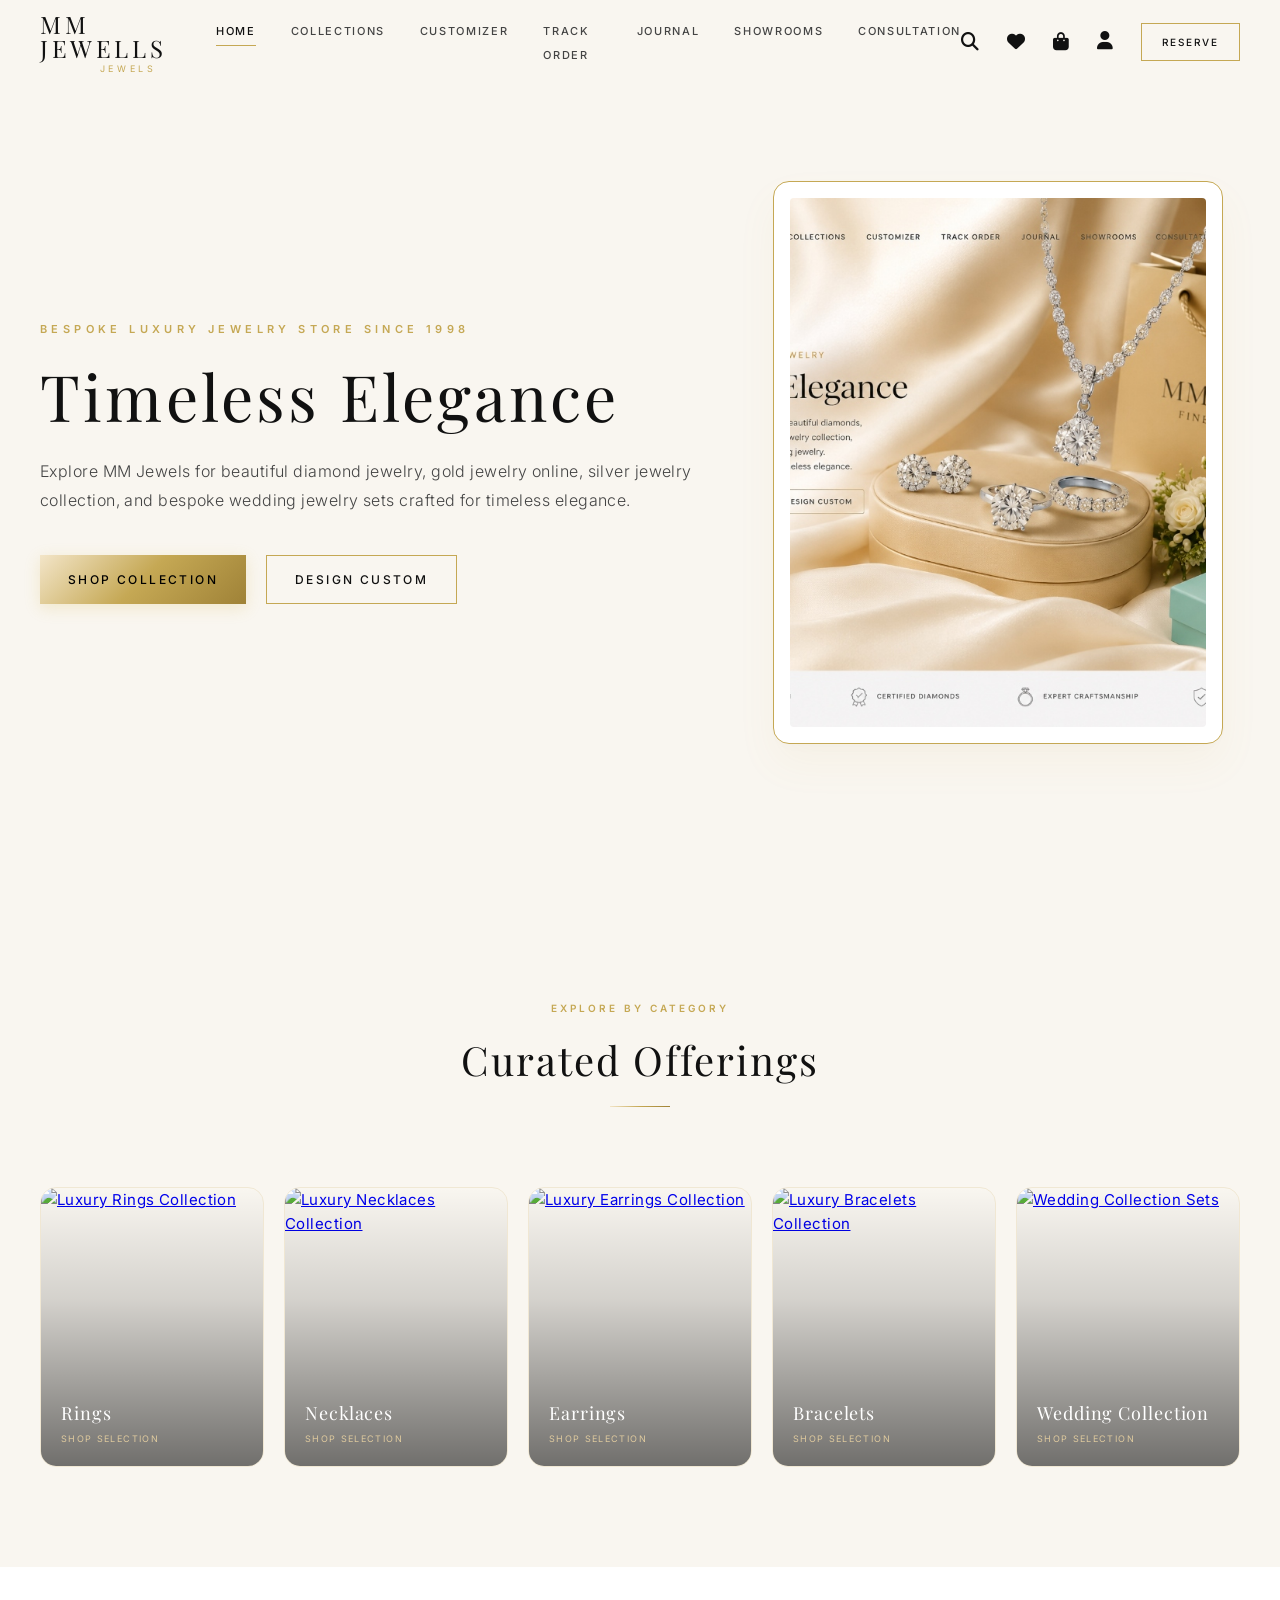
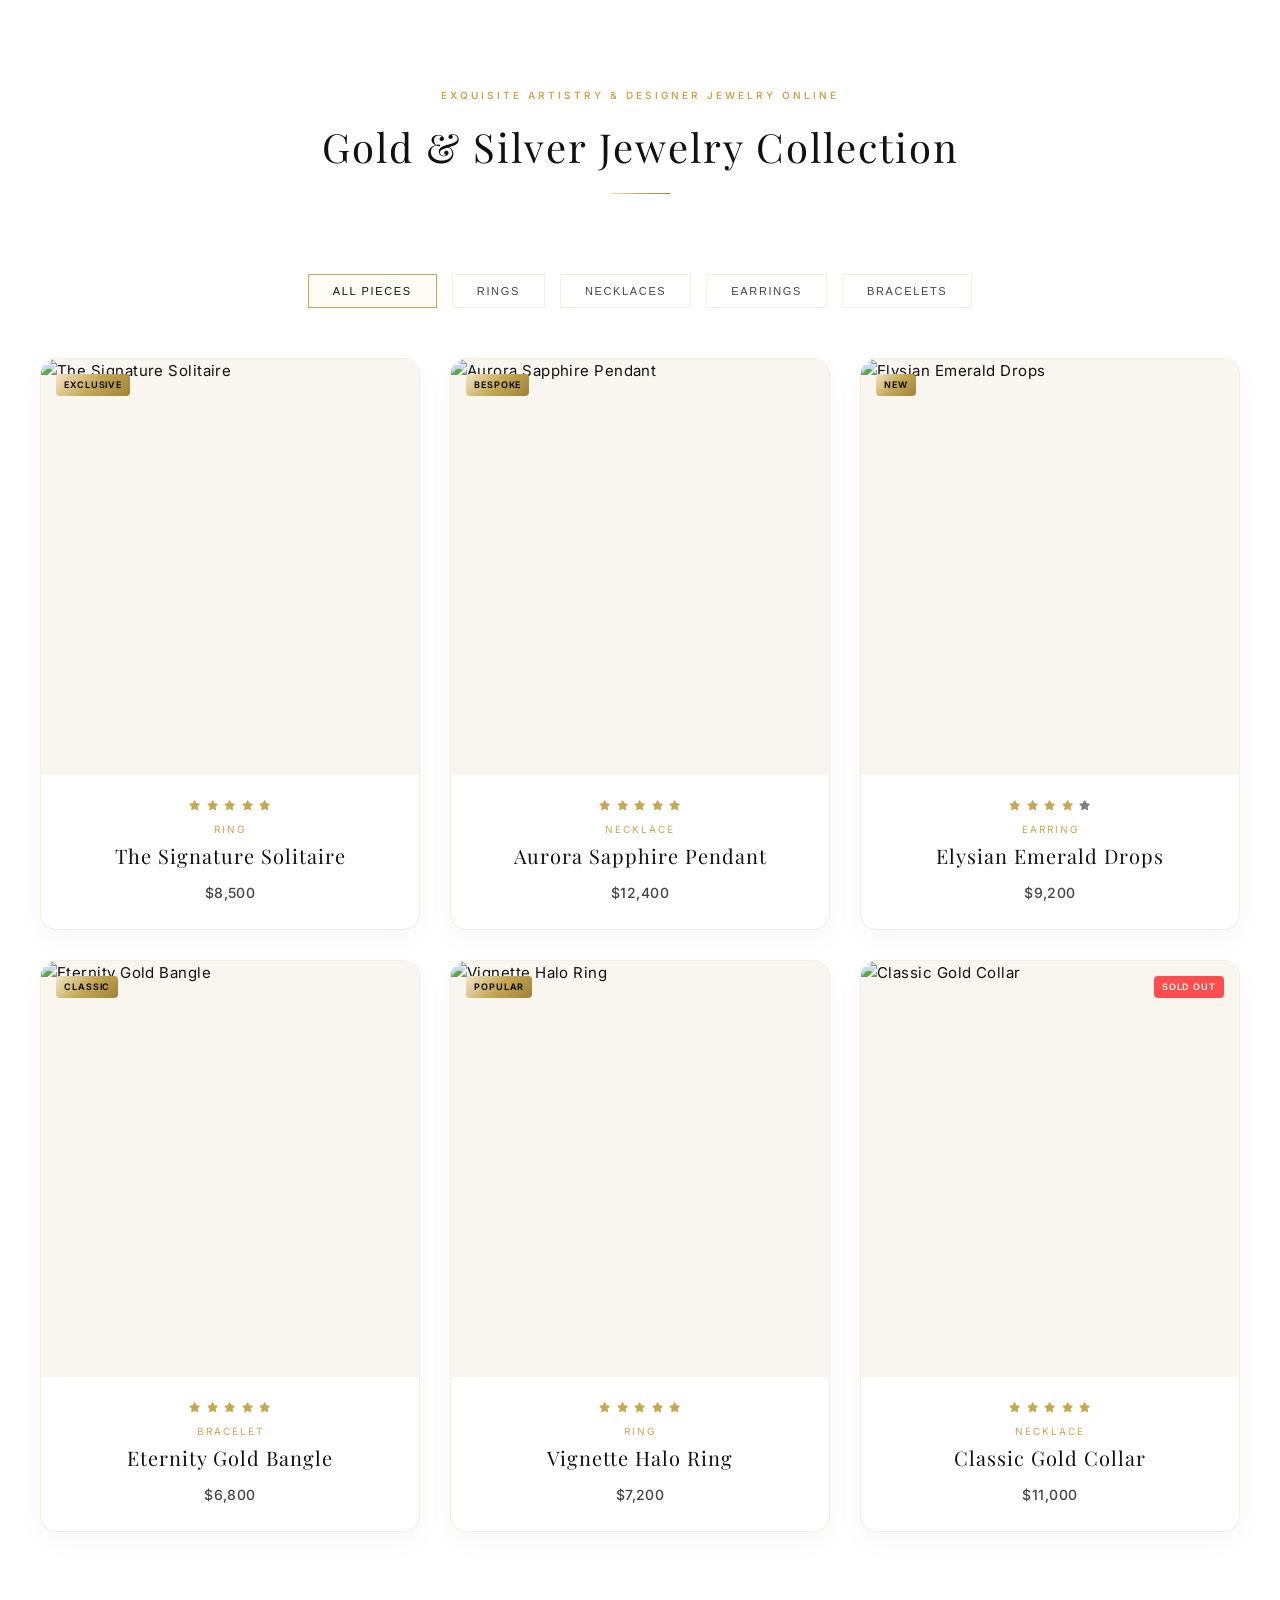
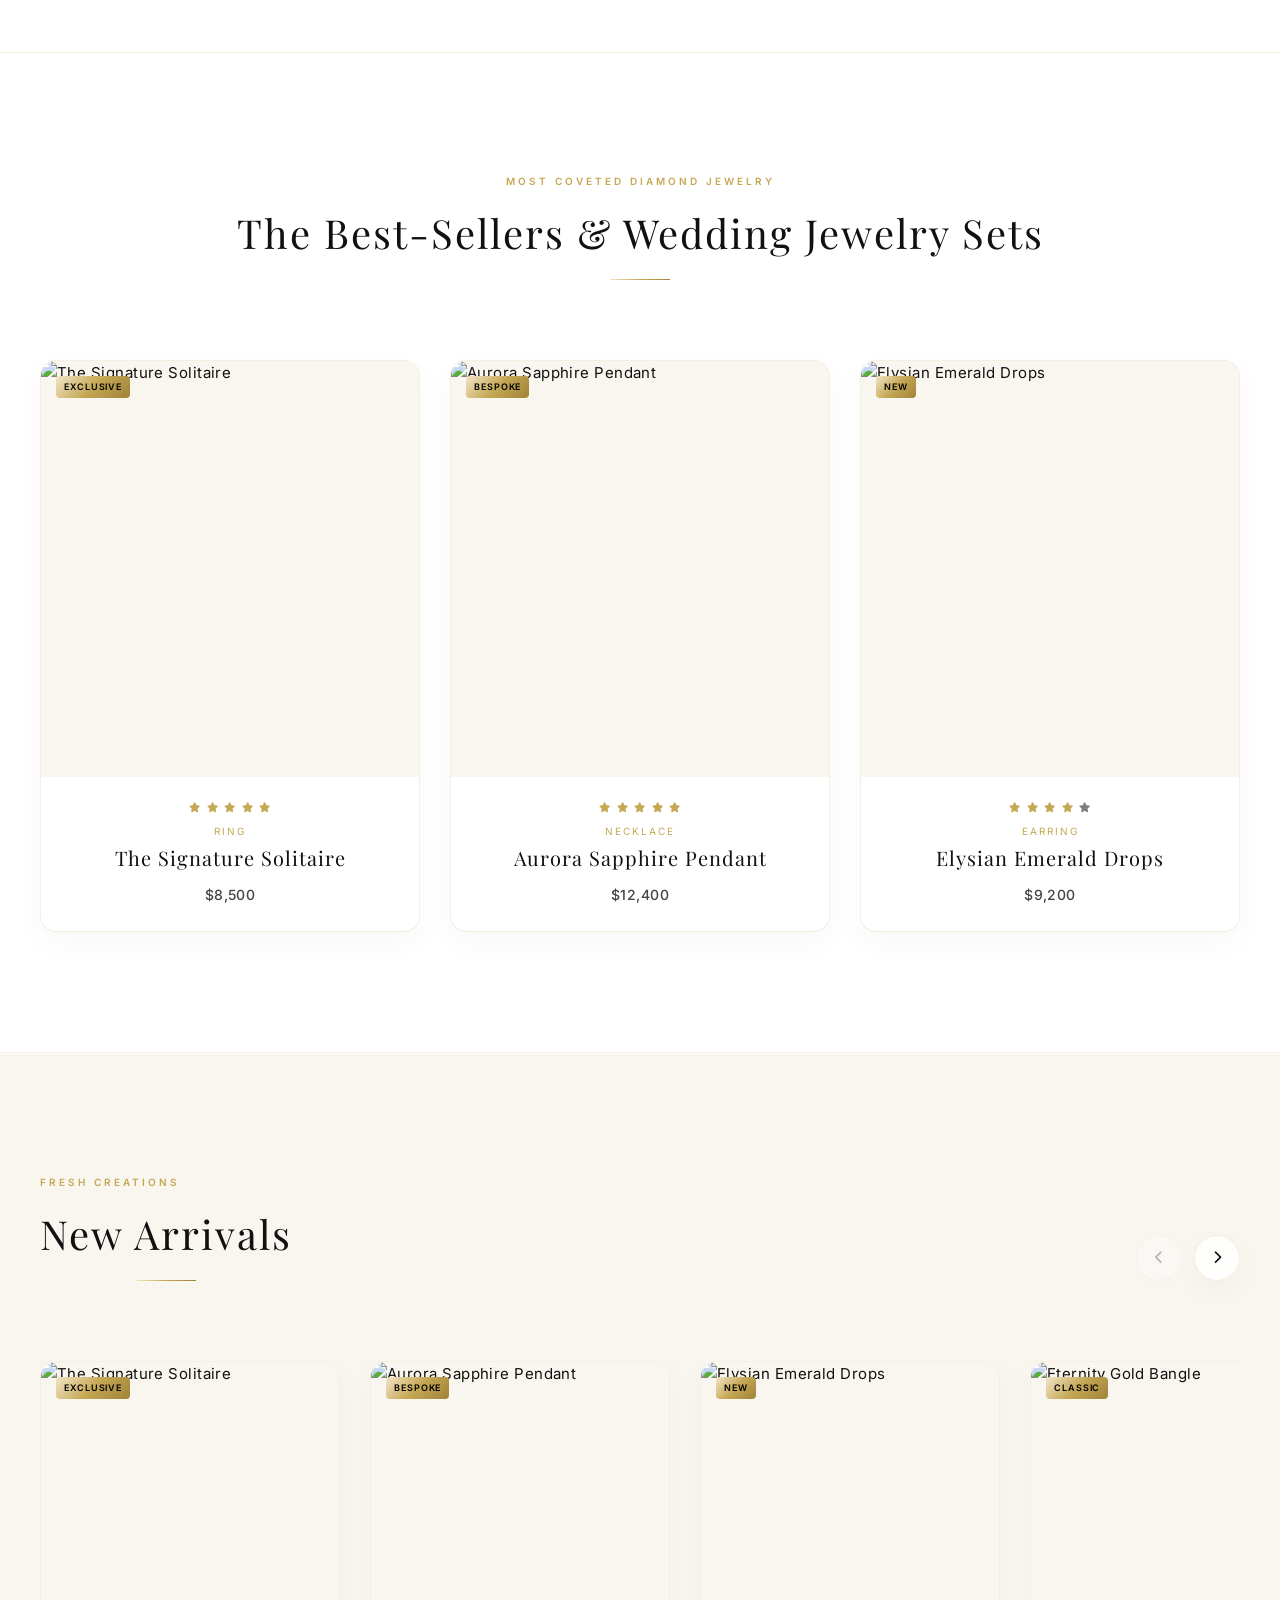
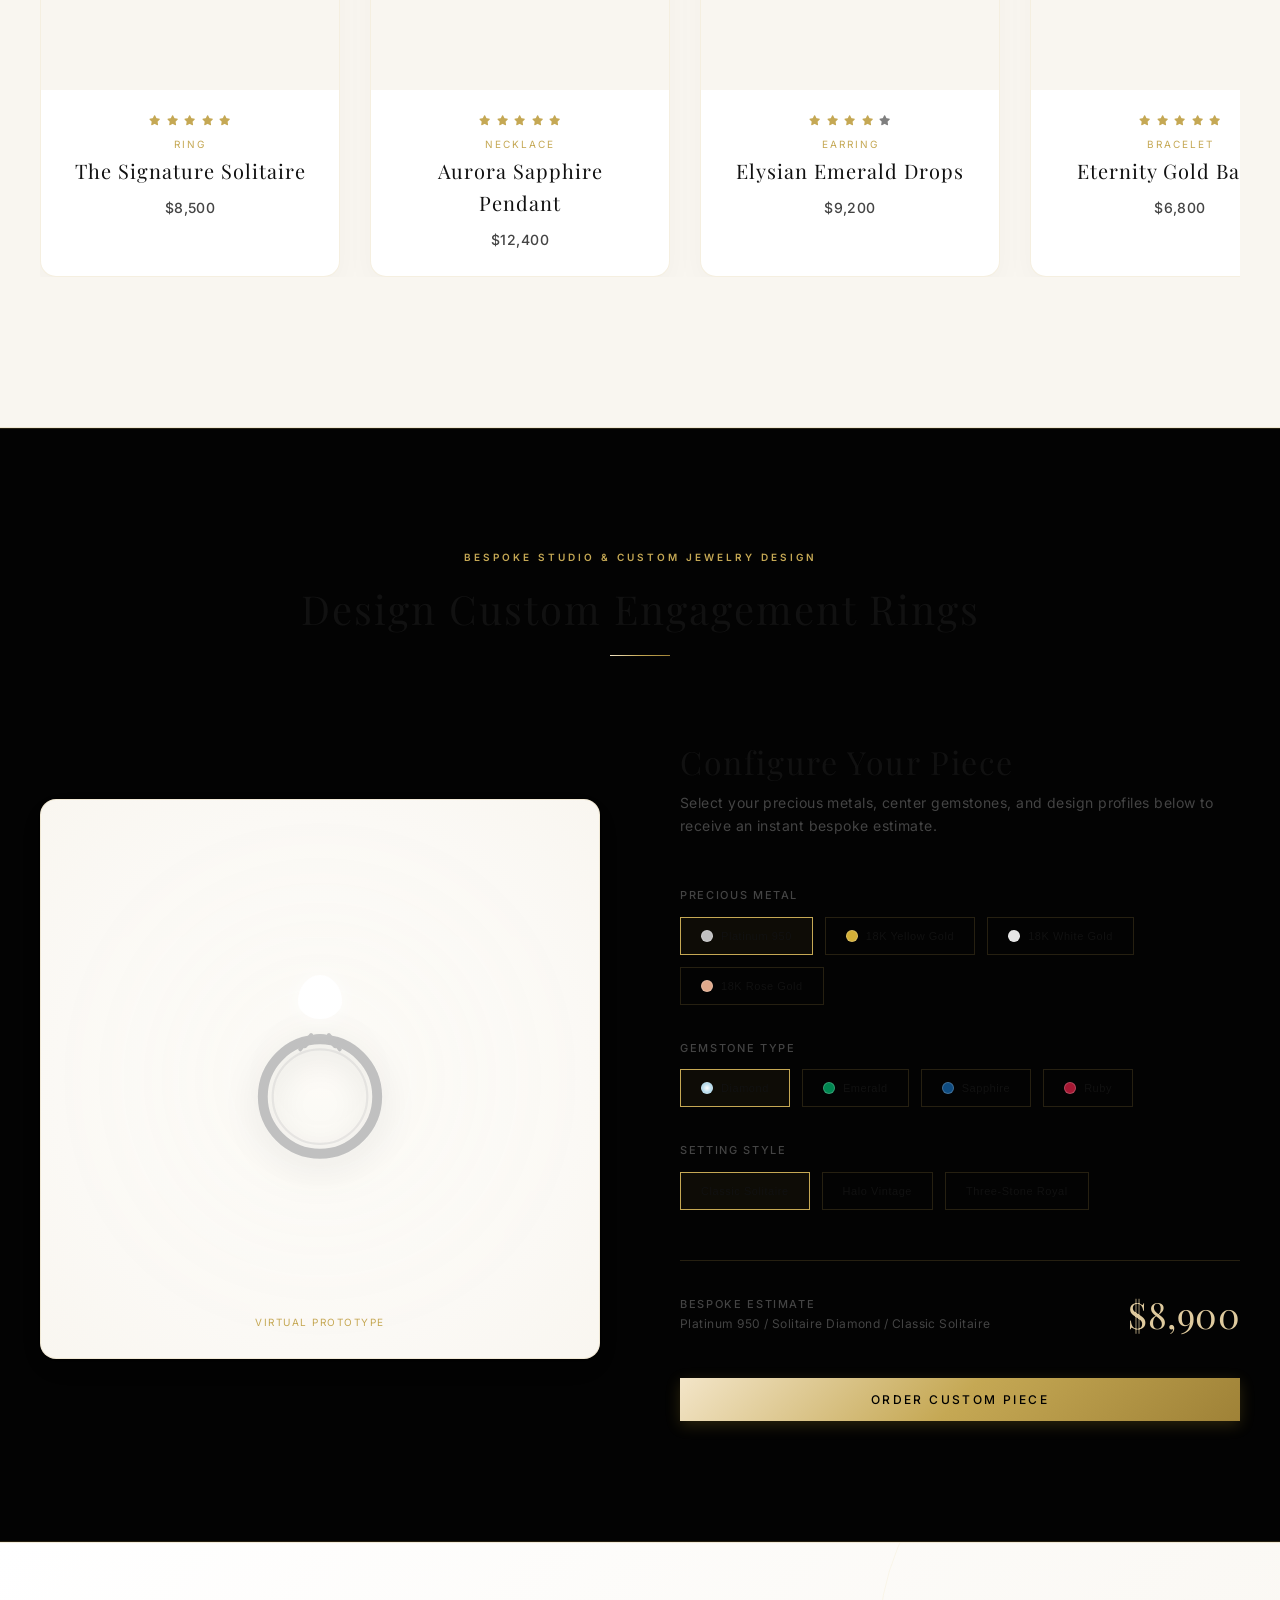
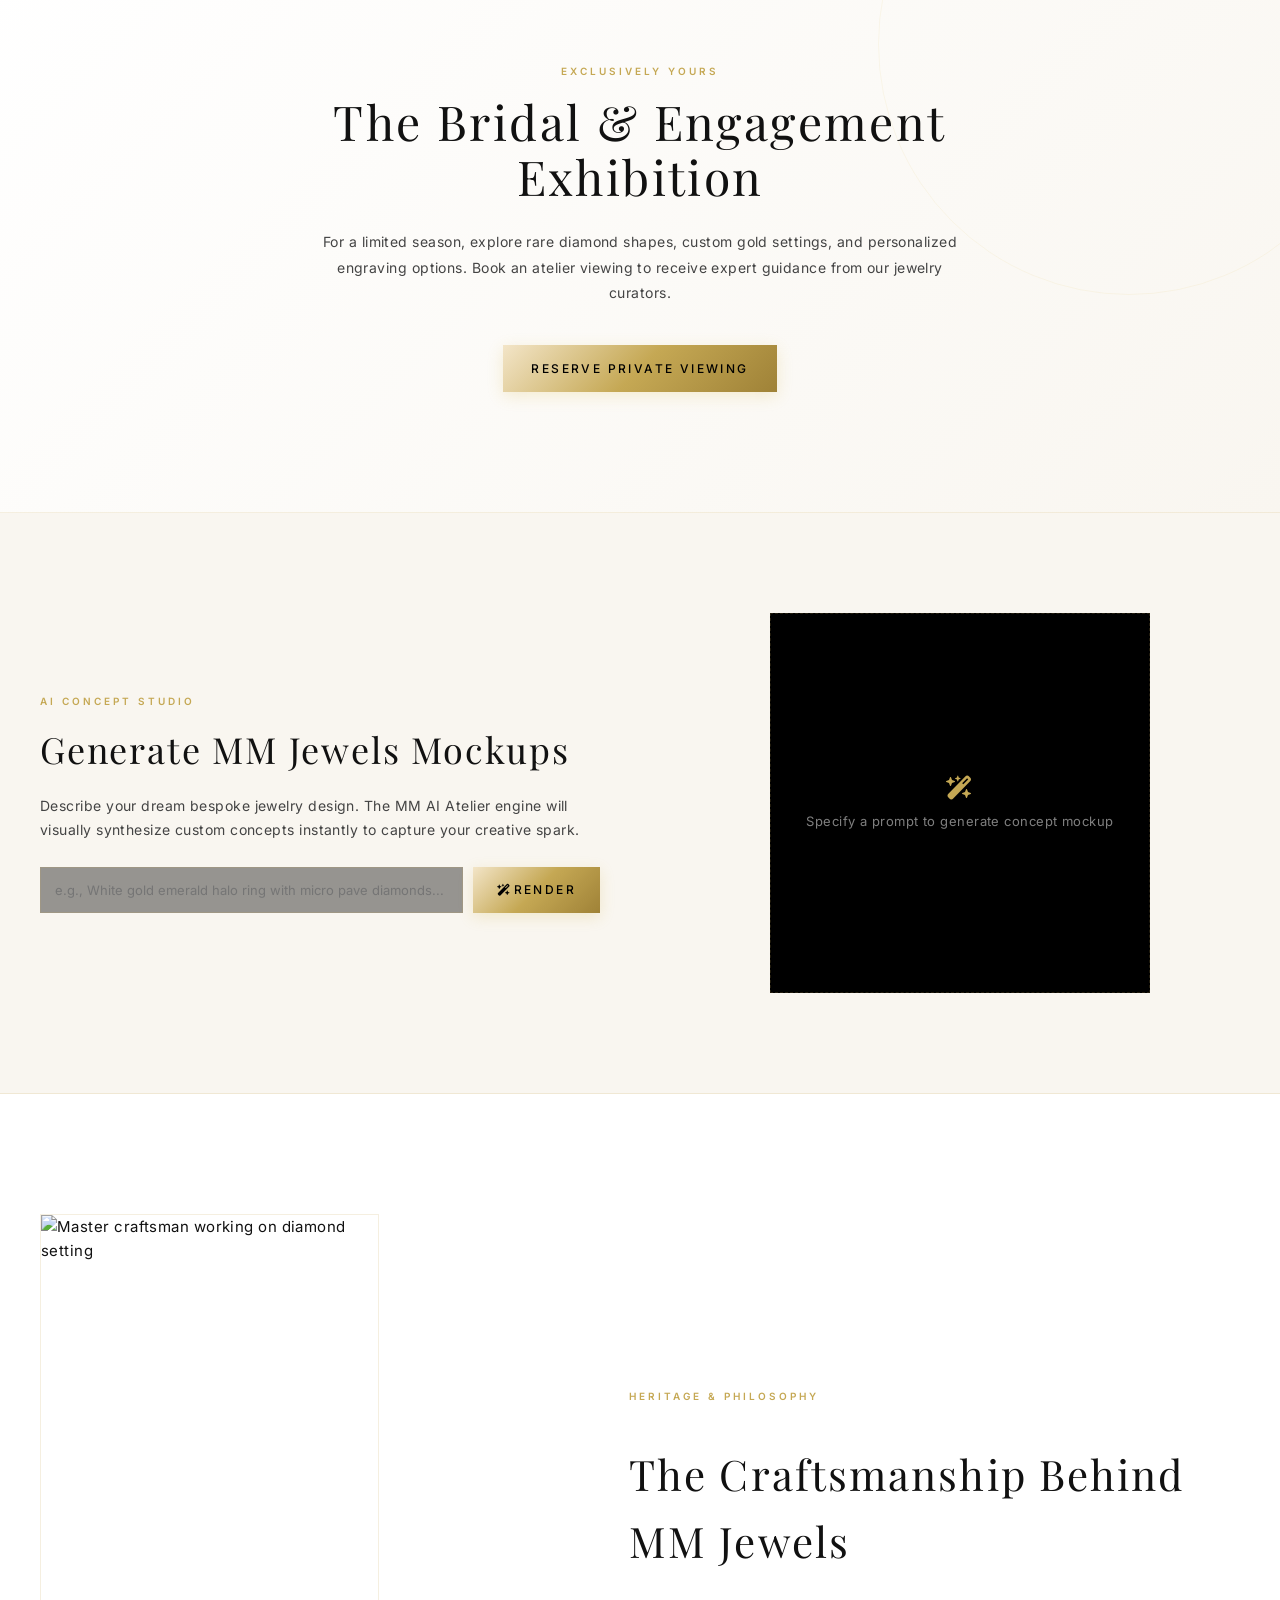
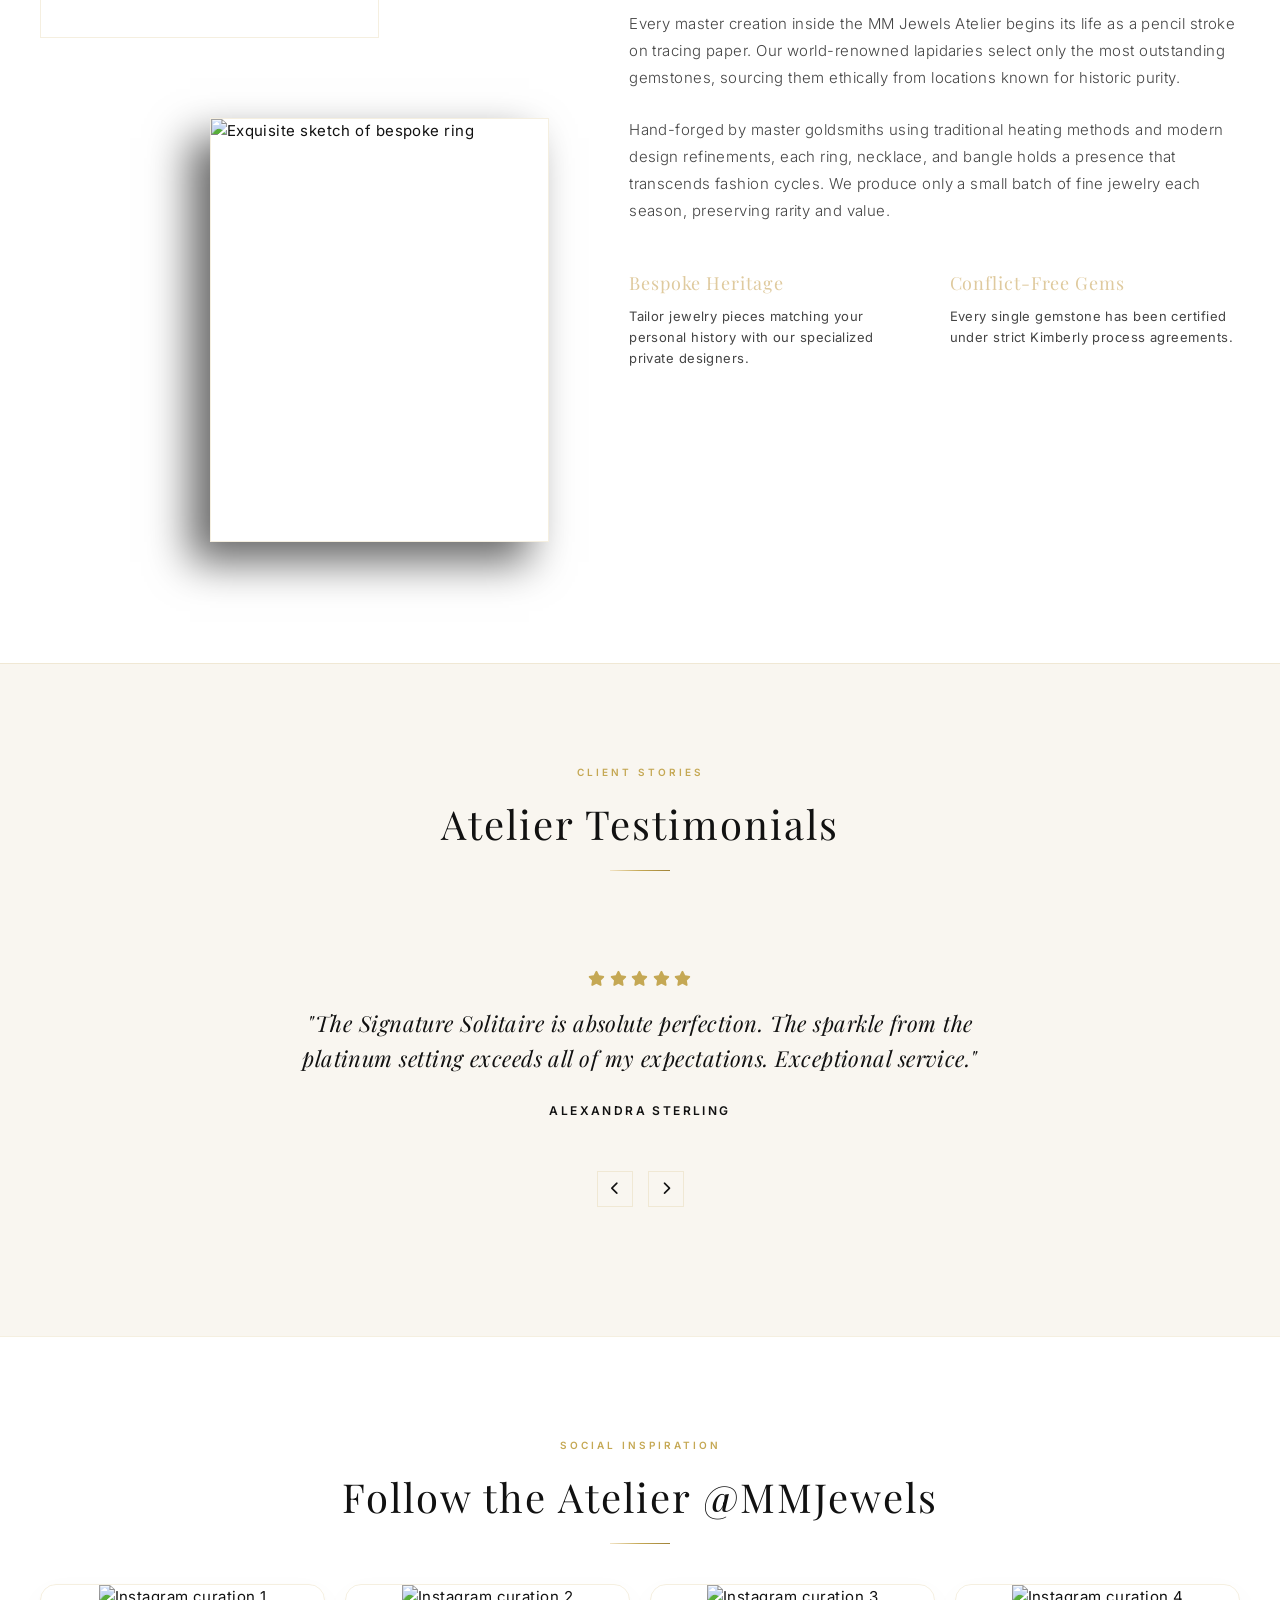
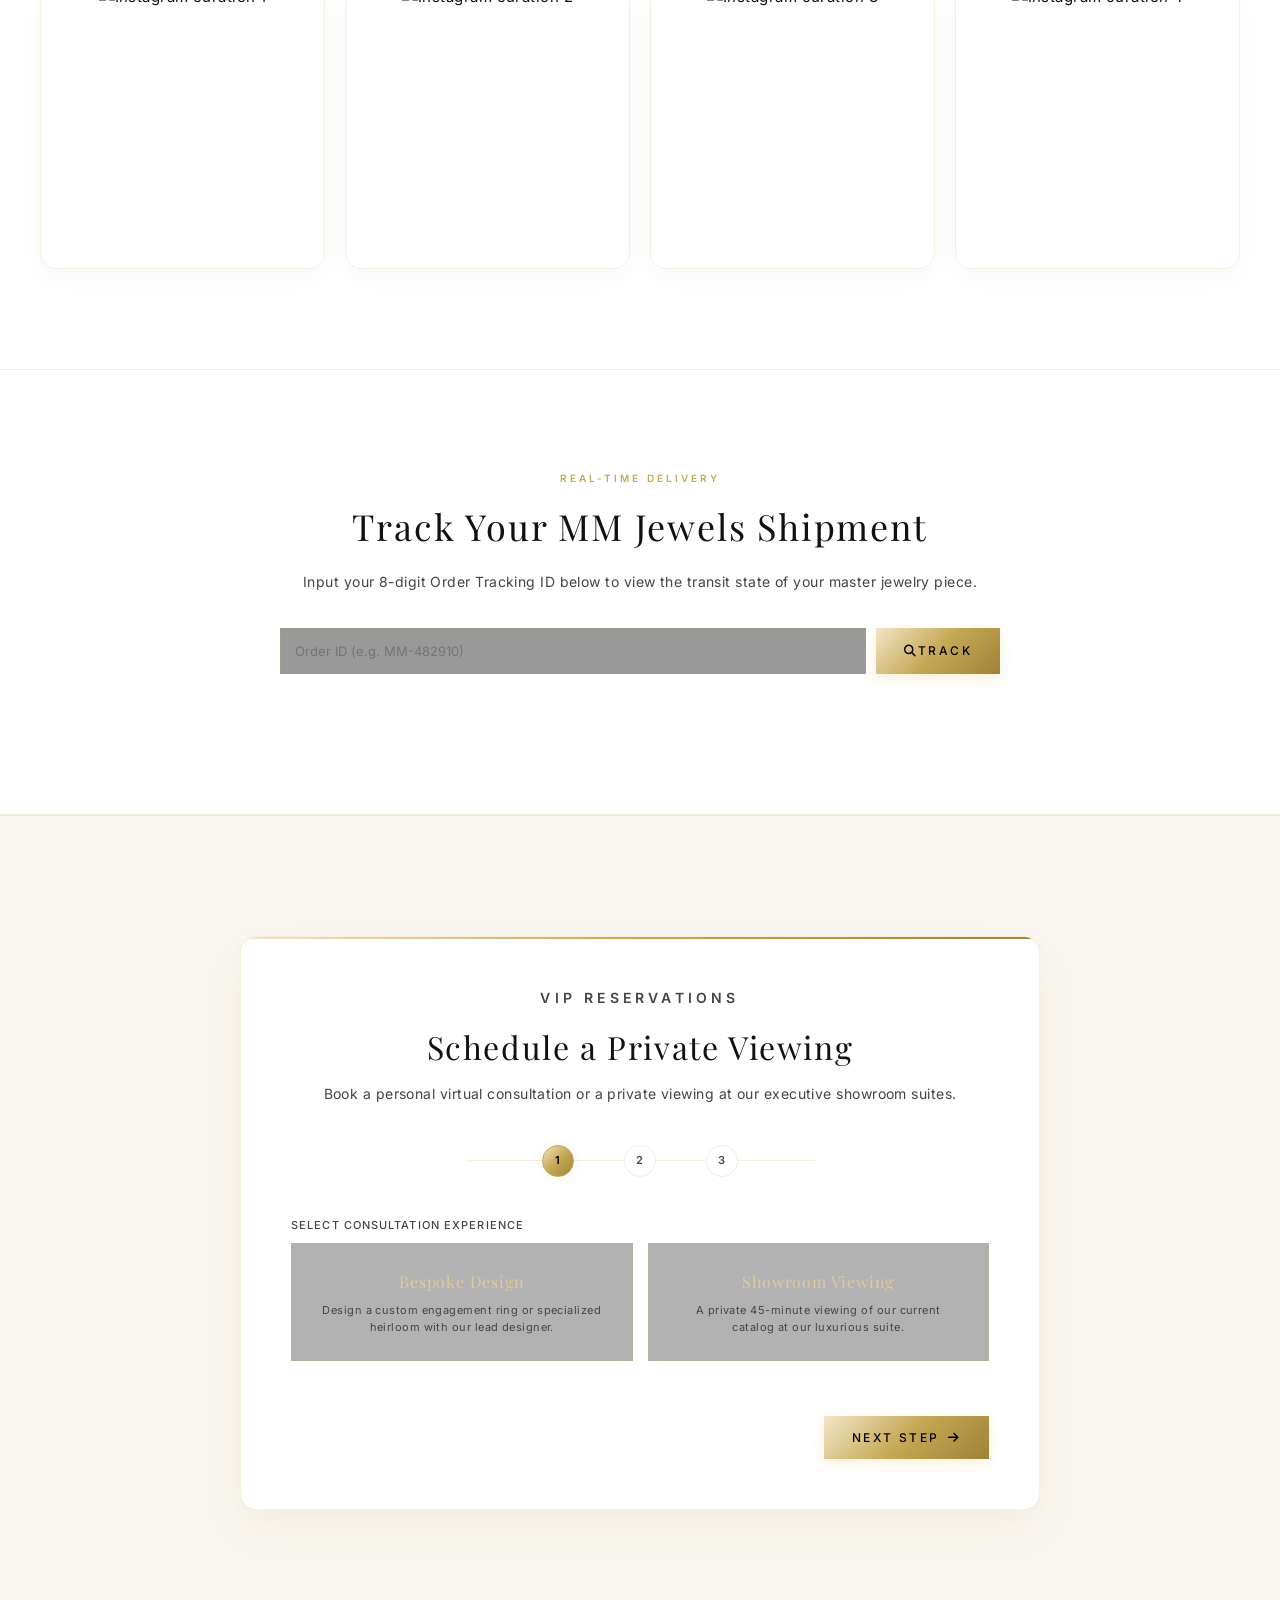
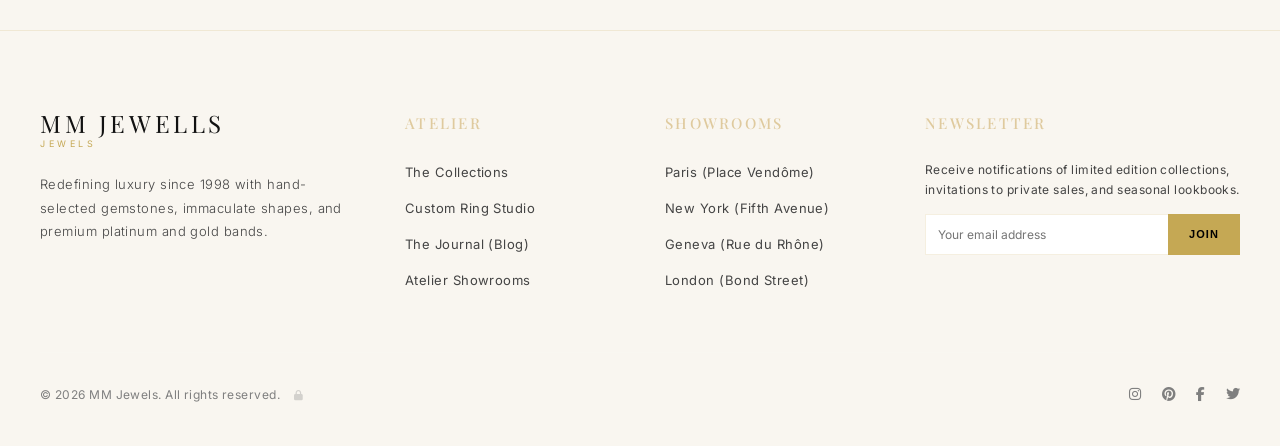
==== commit 918d7b45: "Refactor: Redesign homepage hero layout, search overlay, mobile drawer menu, and carousel controls f" ====
--- a/index.html
+++ b/index.html
@@ -94,11 +94,10 @@
       </nav>
       
       <div class="header-actions">
-        <!-- Search bar inside navbar -->
-        <div class="search-container">
-          <i class="fa-solid fa-magnifying-glass search-icon-inside"></i>
-          <input type="text" id="navbar-search" class="navbar-search-input" placeholder="Search collection...">
-        </div>
+        <!-- Search Trigger Icon -->
+        <button class="btn-icon" id="header-search-btn" aria-label="Search Collection" style="background:none;border:none;color:var(--color-text-primary);cursor:pointer;margin-right:8px;outline:none;">
+          <i class="fa-solid fa-magnifying-glass" style="font-size:18px;"></i>
+        </button>
         
         <!-- Wishlist -->
         <button class="btn-icon" id="header-wishlist-btn" aria-label="Wishlist" style="background:none;border:none;color:var(--color-text-primary);cursor:pointer;position:relative;margin-right:8px;outline:none;">
@@ -117,7 +116,7 @@
           </button>
         </div>
         <a href="#booking" class="btn btn-secondary" style="padding: 10px 20px; font-size: 10px;">Reserve</a>
-        <button class="mobile-menu-btn" aria-label="Toggle Menu">
+        <button class="mobile-menu-btn" id="mobile-menu-trigger-btn" aria-label="Toggle Menu">
           <span></span>
           <span></span>
           <span></span>
@@ -126,17 +125,54 @@
     </div>
   </header>
 
+  <!-- --- SEARCH OVERLAY --- -->
+  <div id="search-overlay" class="search-overlay">
+    <button class="search-overlay-close" id="search-overlay-close-btn">&times;</button>
+    <div class="search-overlay-box">
+      <h3 class="search-overlay-title">Search MM Jewels</h3>
+      <form class="search-overlay-form" onsubmit="event.preventDefault();">
+        <input type="text" id="search-overlay-input" class="search-overlay-input" placeholder="Search our collections..." autocomplete="off">
+        <button type="submit" class="search-overlay-btn"><i class="fa-solid fa-magnifying-glass"></i></button>
+      </form>
+    </div>
+  </div>
+
+  <!-- --- MOBILE NAV DRAWER --- -->
+  <div id="mobile-drawer-overlay" class="mobile-drawer-overlay">
+    <div class="mobile-drawer-container">
+      <button class="mobile-drawer-close" id="mobile-drawer-close-btn">&times;</button>
+      <ul class="mobile-drawer-links">
+        <li><a href="#hero" class="active">Home</a></li>
+        <li><a href="#collections">Collections</a></li>
+        <li><a href="#customizer">Customizer</a></li>
+        <li><a href="#tracking-section">Track Order</a></li>
+        <li><a href="blog.html">Journal</a></li>
+        <li><a href="showrooms.html">Showrooms</a></li>
+        <li><a href="#booking">Consultation</a></li>
+      </ul>
+      <div class="mobile-drawer-footer">
+        <a href="#booking" class="btn btn-primary" style="width:100%;">Reserve Viewing</a>
+      </div>
+    </div>
+  </div>
+
   <!-- --- HERO SECTION --- -->
   <section id="hero" class="hero">
-    <div class="hero-bg"></div>
-    <div class="container">
-      <div class="hero-content">
+    <div class="container hero-container">
+      <!-- Left Column: Content -->
+      <div class="hero-content-col">
         <p class="hero-subtitle" id="hero-subtitle-txt">Bespoke Luxury Jewelry Store Since 1998</p>
         <h1 class="hero-title" id="hero-title-txt">Timeless Elegance</h1>
         <p class="hero-desc" id="hero-desc-txt">Explore MM Jewels for beautiful diamond jewelry, gold jewelry online, silver jewelry collection, and bespoke wedding jewelry sets crafted for timeless elegance.</p>
         <div class="hero-actions">
           <a href="#collections" class="btn btn-primary">Shop Collection</a>
           <a href="#customizer" class="btn btn-secondary">Design Custom</a>
+        </div>
+      </div>
+      <!-- Right Column: Visual Showcase -->
+      <div class="hero-image-col">
+        <div class="hero-image-frame">
+          <div class="hero-bg-media" style="background-image: url('assets/jewelry_hero_light.png');"></div>
         </div>
       </div>
     </div>
@@ -234,18 +270,22 @@
   <!-- --- NEW ARRIVALS CAROUSEL SECTION --- -->
   <section id="new-arrivals" class="reveal" style="background: var(--color-bg-beige); border-bottom: 1px solid var(--color-border);">
     <div class="container">
-      <div class="section-header">
-        <p class="section-subtitle">Fresh Creations</p>
-        <h2 class="section-title">New Arrivals</h2>
+      <div class="section-header section-header-with-actions">
+        <div class="section-header-text">
+          <p class="section-subtitle">Fresh Creations</p>
+          <h2 class="section-title">New Arrivals</h2>
+        </div>
+        <div class="section-header-actions">
+          <button class="carousel-nav-btn prev" id="carousel-prev-btn" aria-label="Previous Slide"><i class="fa-solid fa-chevron-left"></i></button>
+          <button class="carousel-nav-btn next" id="carousel-next-btn" aria-label="Next Slide"><i class="fa-solid fa-chevron-right"></i></button>
+        </div>
       </div>
       <div class="carousel-container">
-        <button class="carousel-nav-btn prev" id="carousel-prev-btn" aria-label="Previous Slide"><i class="fa-solid fa-chevron-left"></i></button>
         <div class="carousel-track-wrapper">
           <div class="carousel-track" id="carousel-arrivals-track">
             <!-- JS populates cards here dynamically -->
           </div>
         </div>
-        <button class="carousel-nav-btn next" id="carousel-next-btn" aria-label="Next Slide"><i class="fa-solid fa-chevron-right"></i></button>
       </div>
     </div>
   </section>
--- a/styles.css
+++ b/styles.css
@@ -2,38 +2,38 @@
 /* --- DESIGN SYSTEM & TOKENS --- */
 :root {
   --color-bg-deep: #FFFFFF;
-  --color-bg-card: #FDFBF7;
-  --color-bg-nav: rgba(255, 255, 255, 0.9);
-  --color-bg-beige: #F7F4EF;
-  --color-border: rgba(212, 175, 55, 0.22);
-  --color-border-hover: rgba(212, 175, 55, 0.6);
+  --color-bg-card: #FFFFFF;
+  --color-bg-nav: rgba(255, 255, 255, 0.95);
+  --color-bg-beige: #F9F6F0; /* Soft warm ivory champagne */
+  --color-border: rgba(197, 168, 84, 0.18); /* Matte gold borders */
+  --color-border-hover: rgba(197, 168, 84, 0.55);
   
   /* Gold Palette */
-  --color-gold-light: #E8D3A7;
-  --color-gold: #D4AF37;
-  --color-gold-dark: #B5902B;
-  --color-gold-gradient: linear-gradient(135deg, #F3E5C8 0%, #D4AF37 50%, #B5902B 100%);
-  --color-gold-glow: rgba(212, 175, 55, 0.12);
+  --color-gold-light: #DFCA9E;
+  --color-gold: #C5A854; /* Matte luxury gold */
+  --color-gold-dark: #9F8237;
+  --color-gold-gradient: linear-gradient(135deg, #F3E5C8 0%, #C5A854 50%, #9F8237 100%);
+  --color-gold-glow: rgba(197, 168, 84, 0.12);
   
   /* Text colors */
-  --color-text-primary: #111111;
-  --color-text-secondary: #555555;
-  --color-text-muted: #888888;
+  --color-text-primary: #111111; /* Solid off-black */
+  --color-text-secondary: #444444; /* Charcoal for readability */
+  --color-text-muted: #7F7F7F;
   
   /* Fonts */
   --font-serif: 'Playfair Display', serif;
   --font-sans: 'Inter', sans-serif;
   
   /* Layout */
-  --header-height: 80px;
-  --transition-smooth: all 0.5s cubic-bezier(0.16, 1, 0.3, 1);
+  --header-height: 85px; /* Premium tall header */
+  --transition-smooth: all 0.6s cubic-bezier(0.16, 1, 0.3, 1);
   --transition-quick: all 0.25s ease;
   
   /* Borders and Shadows */
   --border-radius-lg: 16px;
   --border-radius-sm: 8px;
-  --shadow-soft: 0 10px 30px rgba(0, 0, 0, 0.05), 0 1px 8px rgba(0, 0, 0, 0.02);
-  --shadow-medium: 0 15px 35px rgba(212, 175, 55, 0.08), 0 5px 15px rgba(0, 0, 0, 0.03);
+  --shadow-soft: 0 10px 30px rgba(0, 0, 0, 0.03), 0 1px 8px rgba(0, 0, 0, 0.01);
+  --shadow-medium: 0 20px 40px rgba(197, 168, 84, 0.06), 0 5px 20px rgba(0, 0, 0, 0.02);
 }
 
 /* --- BASE STYLES --- */
@@ -297,45 +297,33 @@
 
 /* --- HERO SECTION --- */
 .hero {
-  height: 100vh;
-  display: flex;
-  align-items: center;
-  position: relative;
-  background-color: #020202;
+  min-height: 100vh;
+  display: flex;
+  align-items: center;
+  position: relative;
+  background-color: var(--color-bg-beige);
   overflow: hidden;
-}
-
-.hero-bg {
-  position: absolute;
-  top: 0;
-  left: 0;
+  padding: 85px 0 60px 0;
+}
+
+.hero-container {
+  display: grid;
+  grid-template-columns: 1.15fr 0.85fr;
+  align-items: center;
+  gap: 60px;
   width: 100%;
-  height: 100%;
-  background-image: radial-gradient(circle at center, rgba(255, 255, 255, 0.1) 0%, rgba(255, 255, 255, 0.4) 80%), url('assets/jewelry_hero_light.png');
-  background-size: cover;
-  background-position: center;
-  z-index: 1;
-  transform: scale(1.03);
-  animation: heroZoom 15s infinite alternate ease-in-out;
-  will-change: transform;
-}
-
-@keyframes heroZoom {
-  0% { transform: scale(1.02); }
-  100% { transform: scale(1.08); }
-}
-
-.hero-content {
-  position: relative;
-  z-index: 2;
-  max-width: 700px;
-  text-shadow: 0 2px 20px rgba(0, 0, 0, 0.6);
+}
+
+.hero-content-col {
+  display: flex;
+  flex-direction: column;
+  justify-content: center;
 }
 
 .hero-subtitle {
   font-family: var(--font-sans);
   font-size: 11px;
-  font-weight: 500;
+  font-weight: 600;
   letter-spacing: 0.4em;
   text-transform: uppercase;
   color: var(--color-gold);
@@ -346,9 +334,11 @@
 }
 
 .hero-title {
-  font-size: 68px;
-  font-weight: 200;
+  font-size: 64px;
+  font-family: var(--font-serif);
+  font-weight: 300;
   line-height: 1.15;
+  color: var(--color-text-primary);
   margin-bottom: 25px;
   opacity: 0;
   transform: translateY(30px);
@@ -374,12 +364,80 @@
   animation: fadeInUp 1.2s cubic-bezier(0.16, 1, 0.3, 1) 0.6s forwards;
 }
 
+.hero-image-col {
+  display: flex;
+  justify-content: center;
+  align-items: center;
+}
+
+.hero-image-frame {
+  position: relative;
+  width: 100%;
+  max-width: 450px;
+  aspect-ratio: 4/5;
+  border: 1px solid var(--color-gold);
+  padding: 16px;
+  background-color: #FFFFFF;
+  box-shadow: var(--shadow-medium);
+  border-radius: var(--border-radius-lg);
+  transition: var(--transition-smooth);
+}
+
+.hero-image-frame:hover {
+  transform: translateY(-5px);
+  border-color: var(--color-gold-dark);
+}
+
+.hero-bg-media {
+  width: 100%;
+  height: 100%;
+  background-size: cover;
+  background-position: center;
+  border-radius: calc(var(--border-radius-lg) - 12px);
+  transition: transform 1.2s cubic-bezier(0.16, 1, 0.3, 1);
+}
+
+.hero-image-frame:hover .hero-bg-media {
+  transform: scale(1.03);
+}
+
 @keyframes fadeInUp {
   to {
     opacity: 1;
     transform: translateY(0);
   }
 }
+
+@media (max-width: 992px) {
+  .hero {
+    padding-top: calc(var(--header-height) + 40px);
+    padding-bottom: 60px;
+    min-height: auto;
+  }
+  
+  .hero-container {
+    grid-template-columns: 1fr;
+    gap: 40px;
+    text-align: center;
+  }
+  
+  .hero-content-col {
+    align-items: center;
+  }
+  
+  .hero-actions {
+    justify-content: center;
+  }
+  
+  .hero-image-col {
+    order: -1;
+  }
+  
+  .hero-image-frame {
+    max-width: 380px;
+  }
+}
+
 
 /* --- SECTION GENERAL STYLES --- */
 .section-header {
@@ -2201,9 +2259,6 @@
 }
 
 .carousel-nav-btn {
-  position: absolute;
-  top: 50%;
-  transform: translateY(-50%);
   width: 46px;
   height: 46px;
   border-radius: 50%;
@@ -2226,11 +2281,41 @@
   color: var(--color-gold);
   background: #FFFFFF;
   box-shadow: var(--shadow-medium);
-  transform: translateY(-50%) scale(1.05);
-}
-
-.carousel-nav-btn.prev { left: 10px; }
-.carousel-nav-btn.next { right: 10px; }
+  transform: translateY(-2px);
+}
+
+.section-header-with-actions {
+  display: flex;
+  justify-content: space-between;
+  align-items: flex-end;
+  margin-bottom: 50px;
+}
+
+.section-header-with-actions .section-header-text {
+  text-align: left;
+}
+
+.section-header-with-actions .section-title {
+  margin-bottom: 0;
+}
+
+.section-header-actions {
+  display: flex;
+  gap: 12px;
+}
+
+@media (max-width: 768px) {
+  .section-header-with-actions {
+    flex-direction: column;
+    align-items: center;
+    text-align: center;
+    gap: 20px;
+    margin-bottom: 30px;
+  }
+  .section-header-with-actions .section-header-text {
+    text-align: center;
+  }
+}
 
 /* Promotional Banner */
 .promo-banner {
@@ -2352,3 +2437,200 @@
   margin-bottom: 6px;
 }
 
+/* --- SEARCH OVERLAY --- */
+.search-overlay {
+  position: fixed;
+  top: 0;
+  left: 0;
+  width: 100%;
+  height: 100%;
+  background: rgba(255, 255, 255, 0.98);
+  backdrop-filter: blur(25px);
+  -webkit-backdrop-filter: blur(25px);
+  z-index: 9999;
+  display: flex;
+  flex-direction: column;
+  align-items: center;
+  justify-content: center;
+  opacity: 0;
+  pointer-events: none;
+  transition: var(--transition-smooth);
+}
+
+.search-overlay.active {
+  opacity: 1;
+  pointer-events: auto;
+}
+
+.search-overlay-close {
+  position: absolute;
+  top: 40px;
+  right: 40px;
+  font-size: 32px;
+  background: none;
+  border: none;
+  cursor: pointer;
+  color: var(--color-text-primary);
+  width: 44px;
+  height: 44px;
+  display: flex;
+  align-items: center;
+  justify-content: center;
+  transition: var(--transition-quick);
+}
+
+.search-overlay-close:hover {
+  transform: rotate(90deg);
+  color: var(--color-gold);
+}
+
+.search-overlay-box {
+  width: 100%;
+  max-width: 800px;
+  padding: 0 40px;
+  text-align: center;
+}
+
+.search-overlay-title {
+  font-family: var(--font-serif);
+  font-size: 28px;
+  font-weight: 300;
+  margin-bottom: 30px;
+  color: var(--color-text-primary);
+  letter-spacing: 0.05em;
+}
+
+.search-overlay-form {
+  position: relative;
+  border-bottom: 2px solid var(--color-border);
+  padding-bottom: 15px;
+  display: flex;
+  align-items: center;
+}
+
+.search-overlay-input {
+  width: 100%;
+  border: none;
+  background: transparent;
+  font-size: 32px;
+  font-family: var(--font-serif);
+  font-weight: 300;
+  color: var(--color-text-primary);
+  outline: none;
+  padding-right: 50px;
+}
+
+.search-overlay-input::placeholder {
+  color: var(--color-text-muted);
+  opacity: 0.3;
+}
+
+.search-overlay-btn {
+  position: absolute;
+  right: 0;
+  background: none;
+  border: none;
+  font-size: 24px;
+  color: var(--color-gold);
+  cursor: pointer;
+  transition: var(--transition-quick);
+}
+
+.search-overlay-btn:hover {
+  color: var(--color-text-primary);
+}
+
+/* --- MOBILE DRAWER NAV --- */
+.mobile-drawer-overlay {
+  position: fixed;
+  top: 0;
+  left: 0;
+  width: 100%;
+  height: 100%;
+  background: rgba(0, 0, 0, 0.4);
+  backdrop-filter: blur(5px);
+  -webkit-backdrop-filter: blur(5px);
+  z-index: 9998;
+  opacity: 0;
+  pointer-events: none;
+  transition: var(--transition-smooth);
+}
+
+.mobile-drawer-overlay.active {
+  opacity: 1;
+  pointer-events: auto;
+}
+
+.mobile-drawer-container {
+  position: fixed;
+  top: 0;
+  right: 0;
+  width: 320px;
+  height: 100%;
+  background: #FFFFFF;
+  box-shadow: -10px 0 40px rgba(0, 0, 0, 0.05);
+  z-index: 9999;
+  transform: translateX(100%);
+  transition: var(--transition-smooth);
+  display: flex;
+  flex-direction: column;
+  padding: 40px;
+}
+
+.mobile-drawer-overlay.active .mobile-drawer-container {
+  transform: translateX(0);
+}
+
+.mobile-drawer-close {
+  align-self: flex-end;
+  font-size: 32px;
+  background: none;
+  border: none;
+  cursor: pointer;
+  color: var(--color-text-primary);
+  margin-bottom: 40px;
+  width: 44px;
+  height: 44px;
+  display: flex;
+  align-items: center;
+  justify-content: center;
+  transition: var(--transition-quick);
+}
+
+.mobile-drawer-close:hover {
+  color: var(--color-gold);
+}
+
+.mobile-drawer-links {
+  list-style: none;
+  display: flex;
+  flex-direction: column;
+  gap: 24px;
+  margin-bottom: auto;
+}
+
+.mobile-drawer-links a {
+  font-family: var(--font-serif);
+  font-size: 20px;
+  color: var(--color-text-primary);
+  text-decoration: none;
+  font-weight: 300;
+  letter-spacing: 0.05em;
+  transition: var(--transition-quick);
+}
+
+.mobile-drawer-links a:hover,
+.mobile-drawer-links a.active {
+  color: var(--color-gold);
+  padding-left: 8px;
+}
+
+.mobile-drawer-footer {
+  display: flex;
+  flex-direction: column;
+  gap: 15px;
+  border-top: 1px solid var(--color-border);
+  padding-top: 30px;
+}
+
+
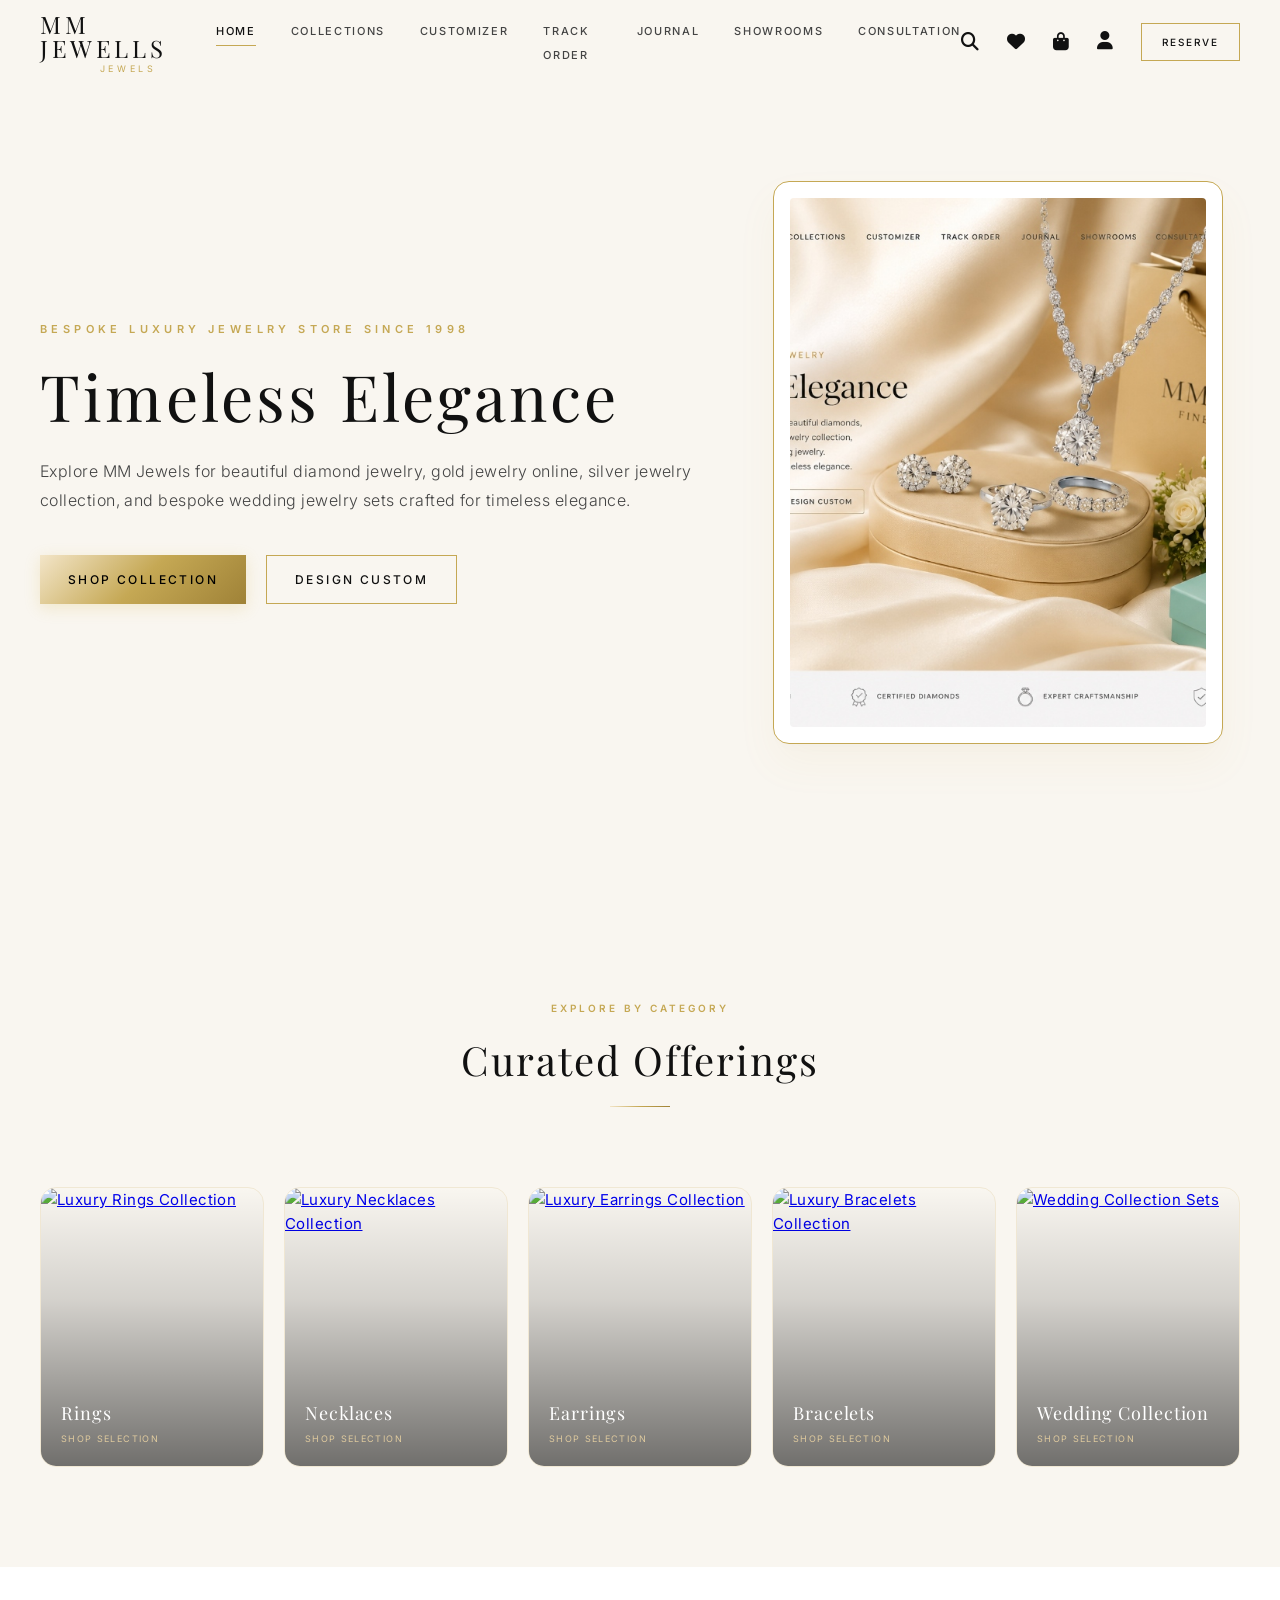
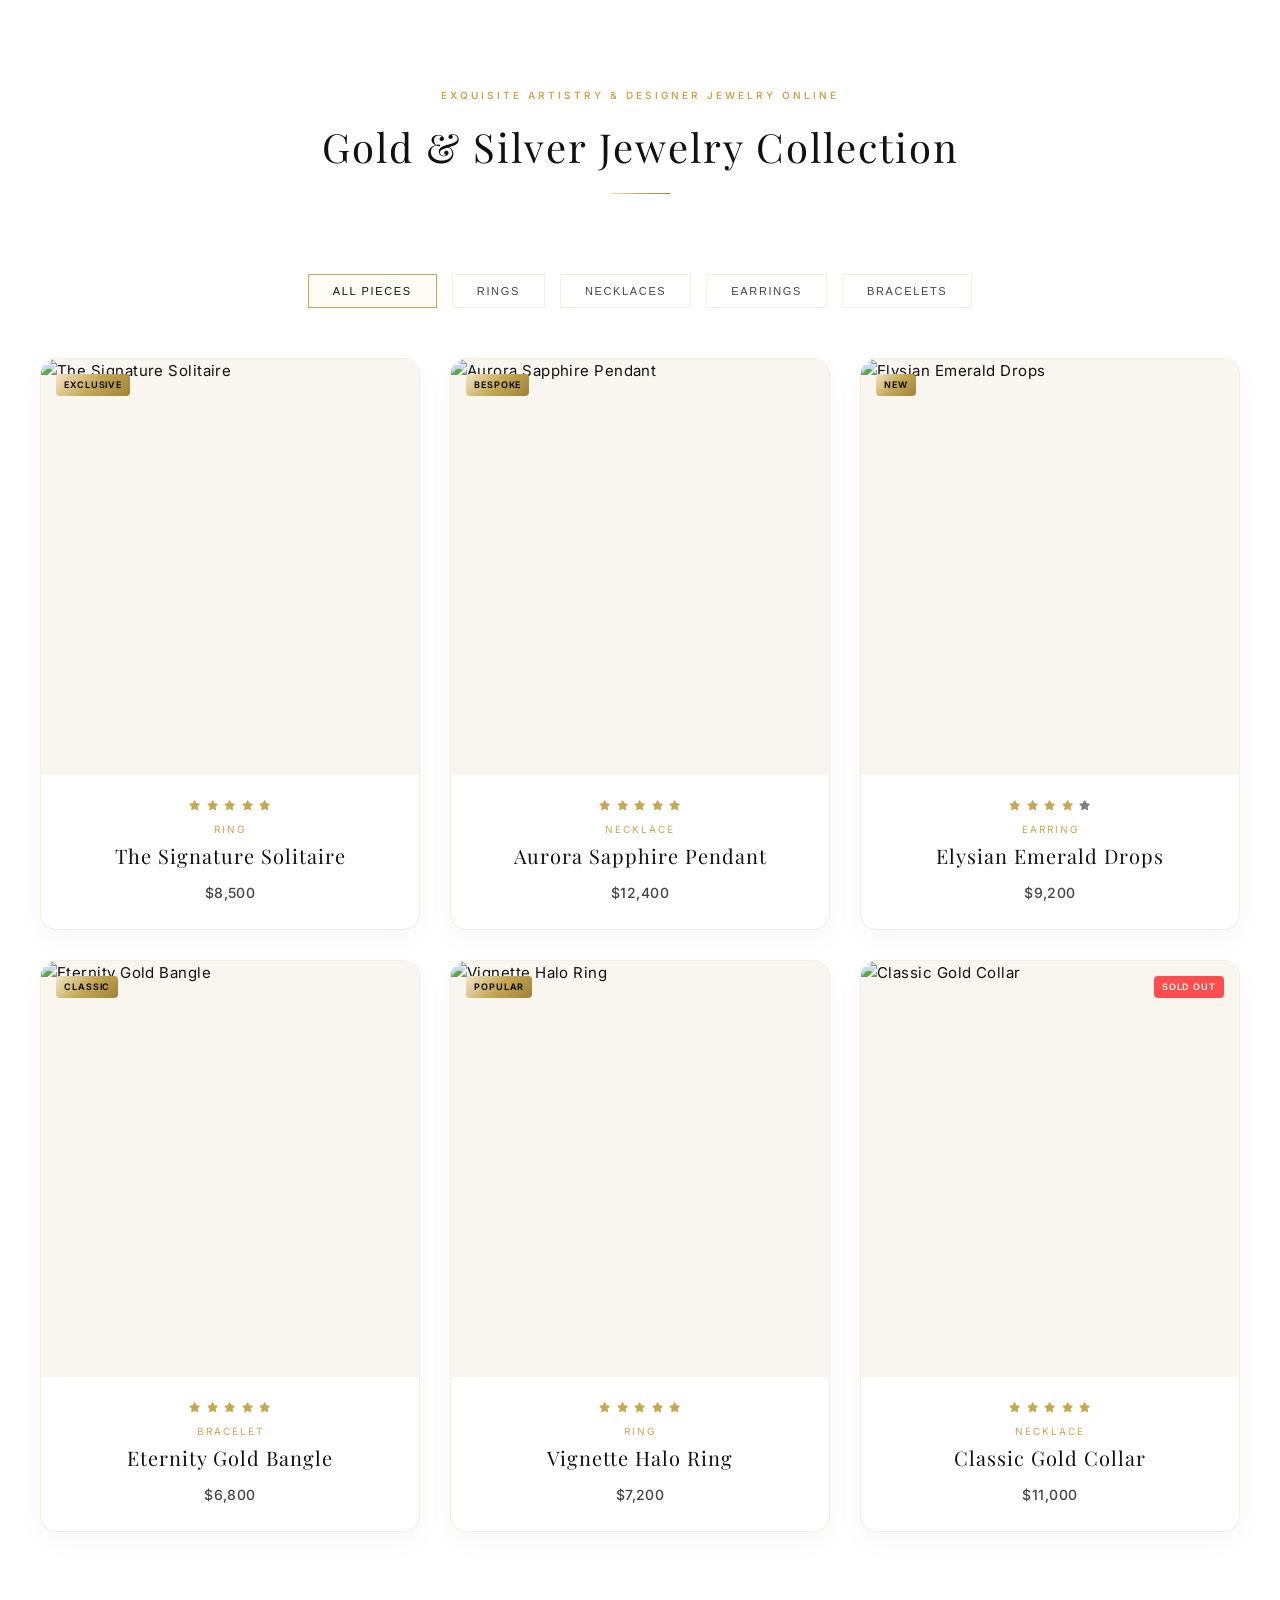
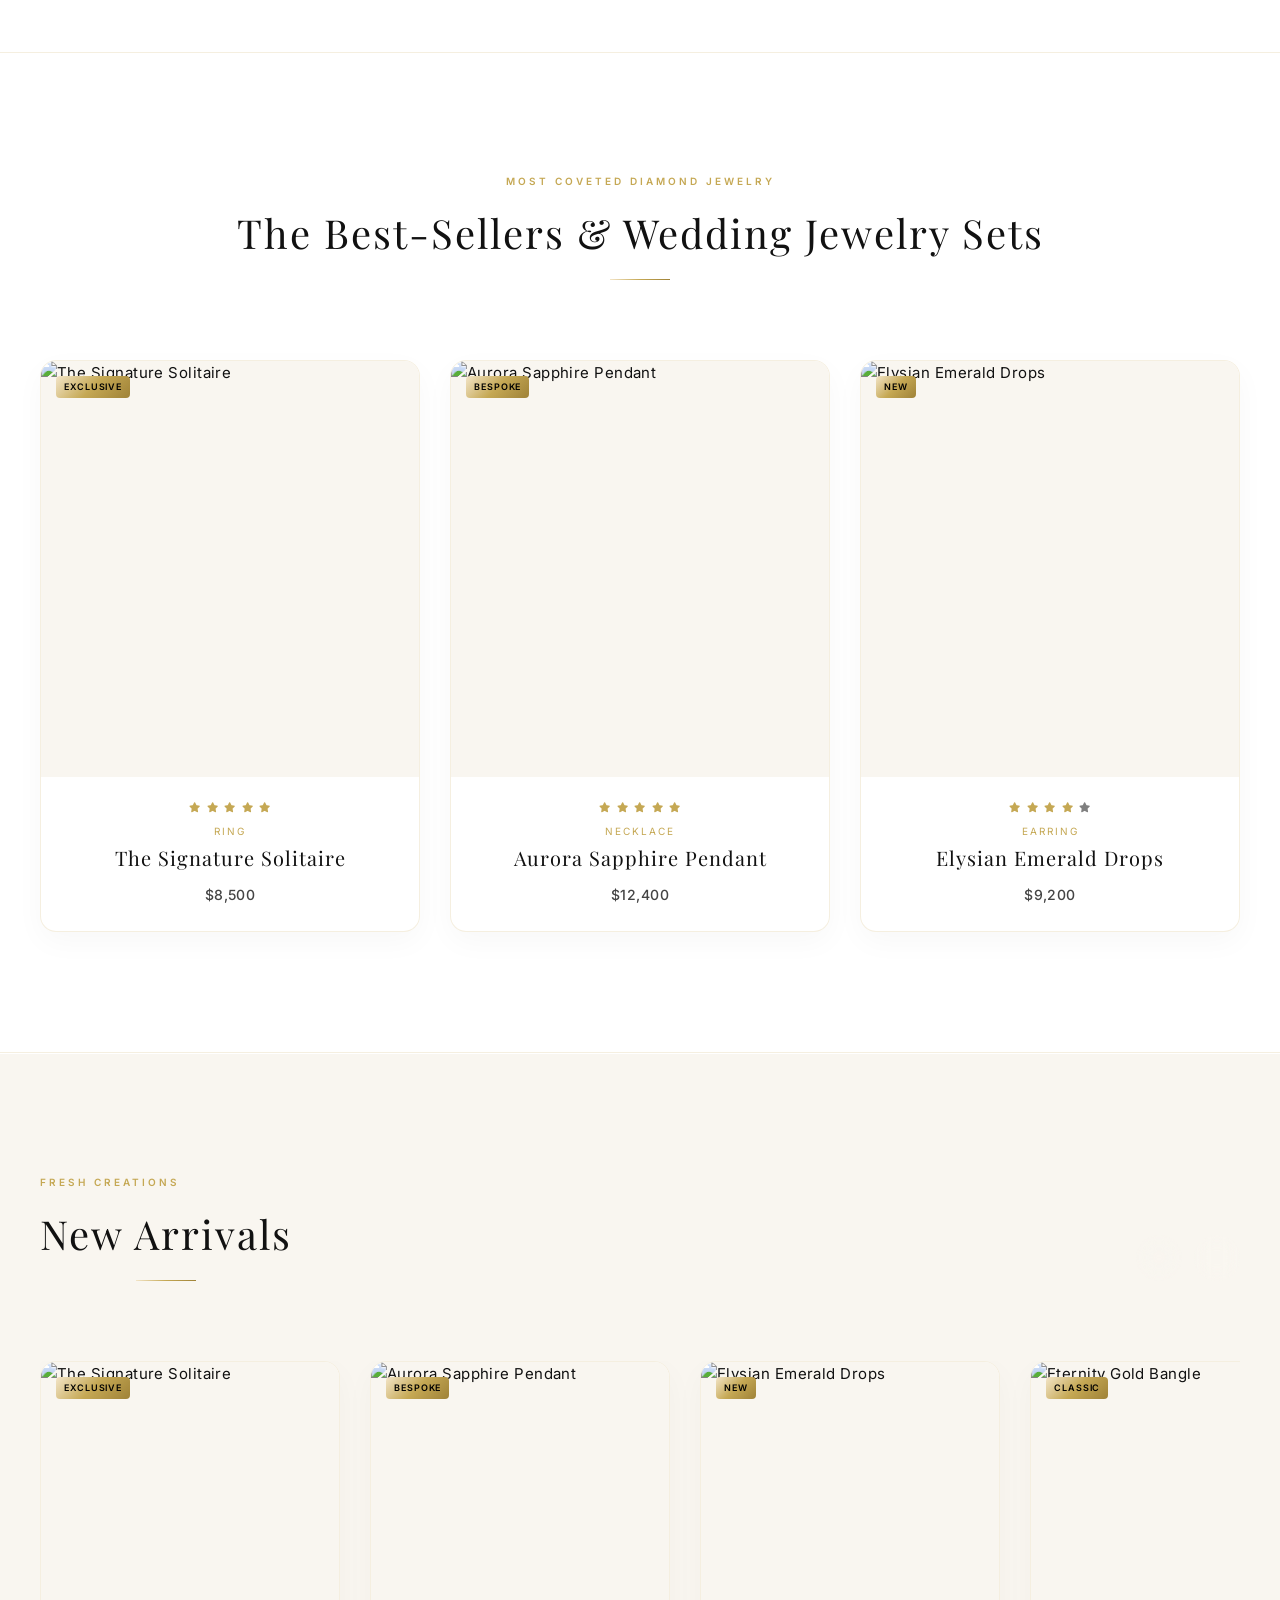
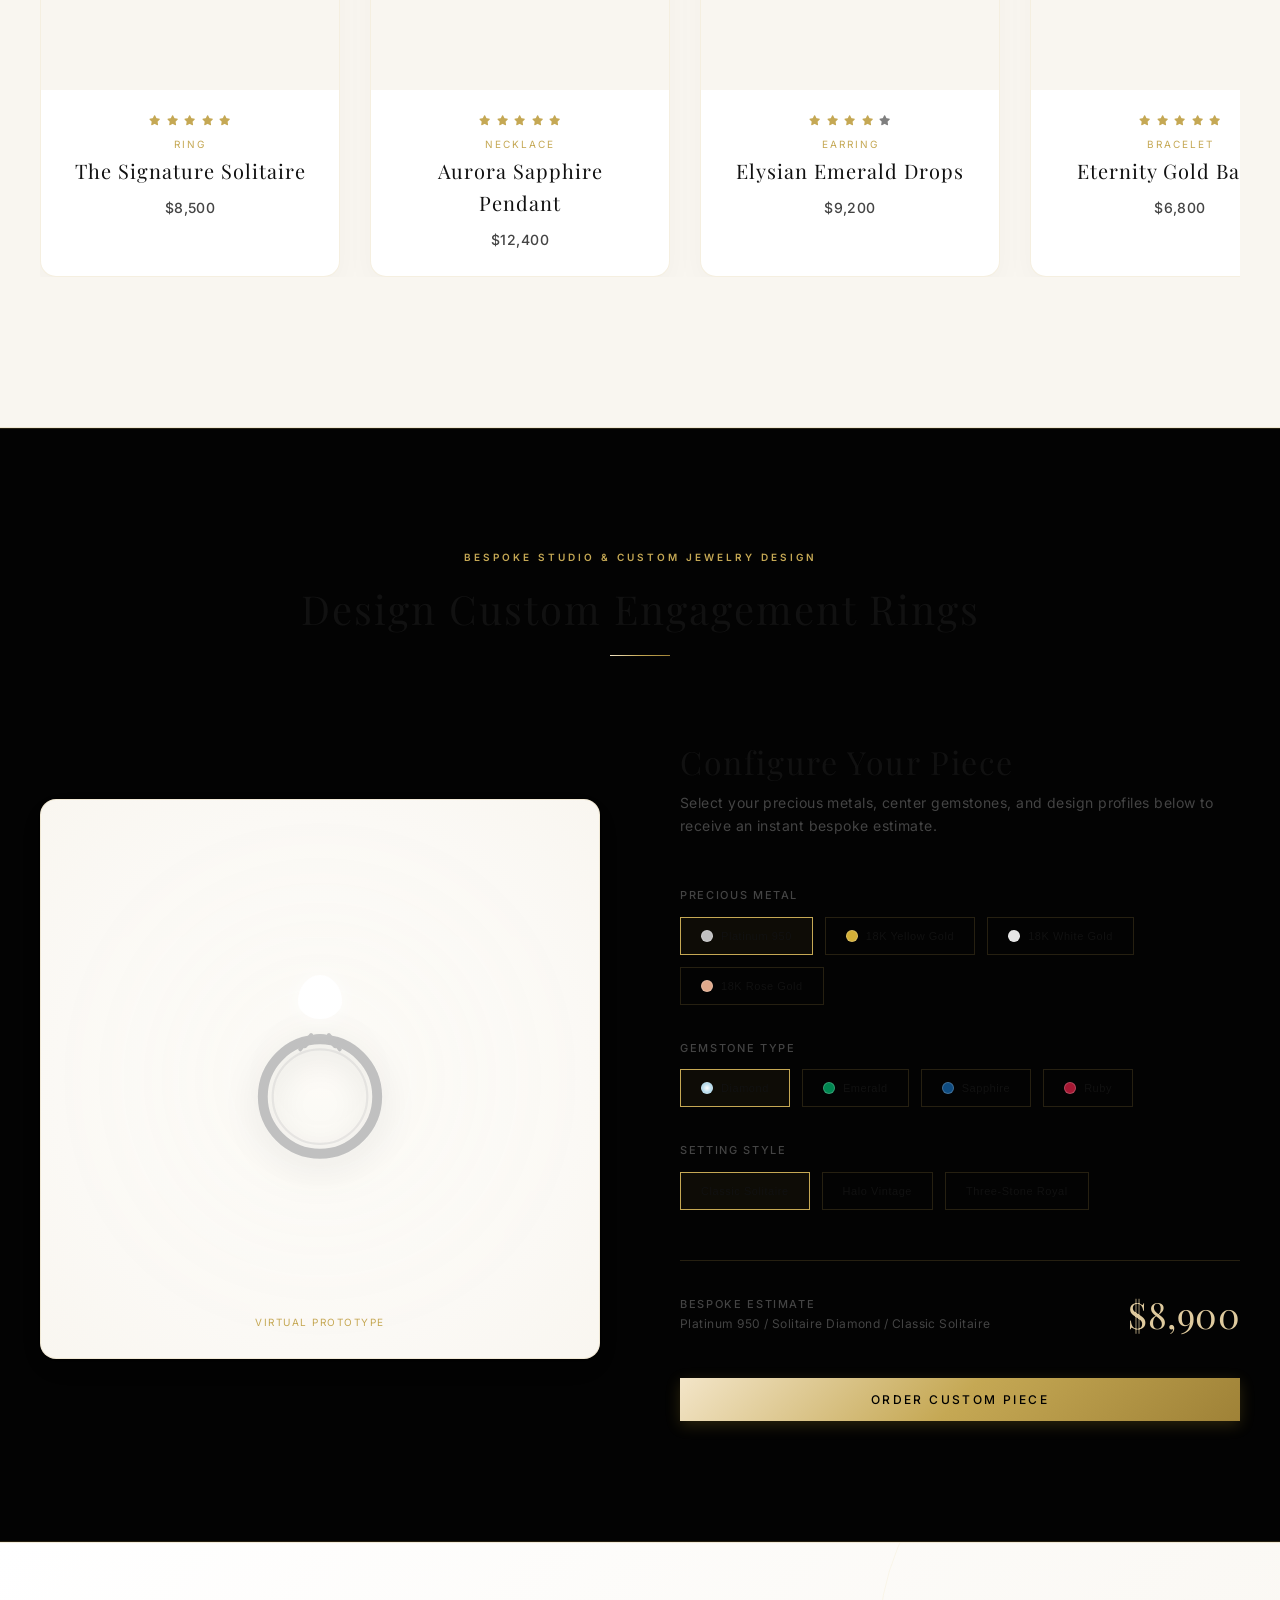
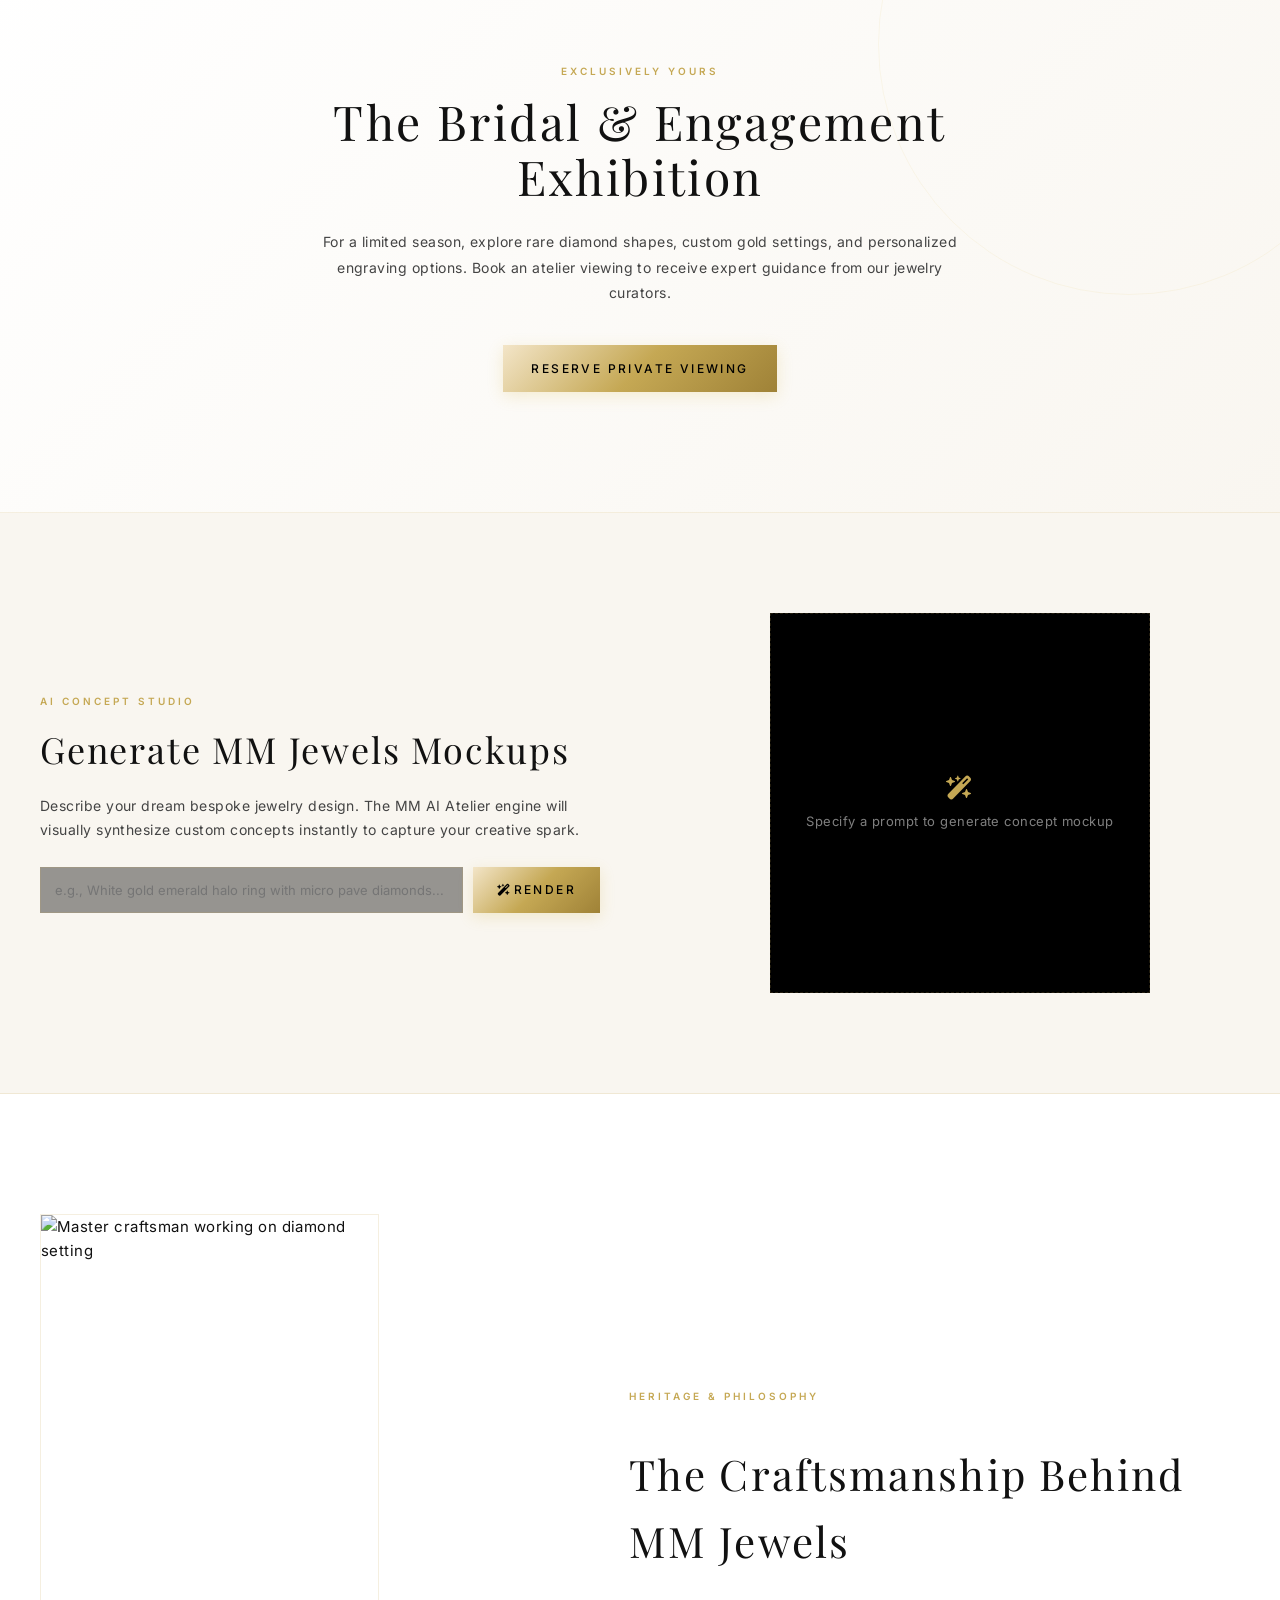
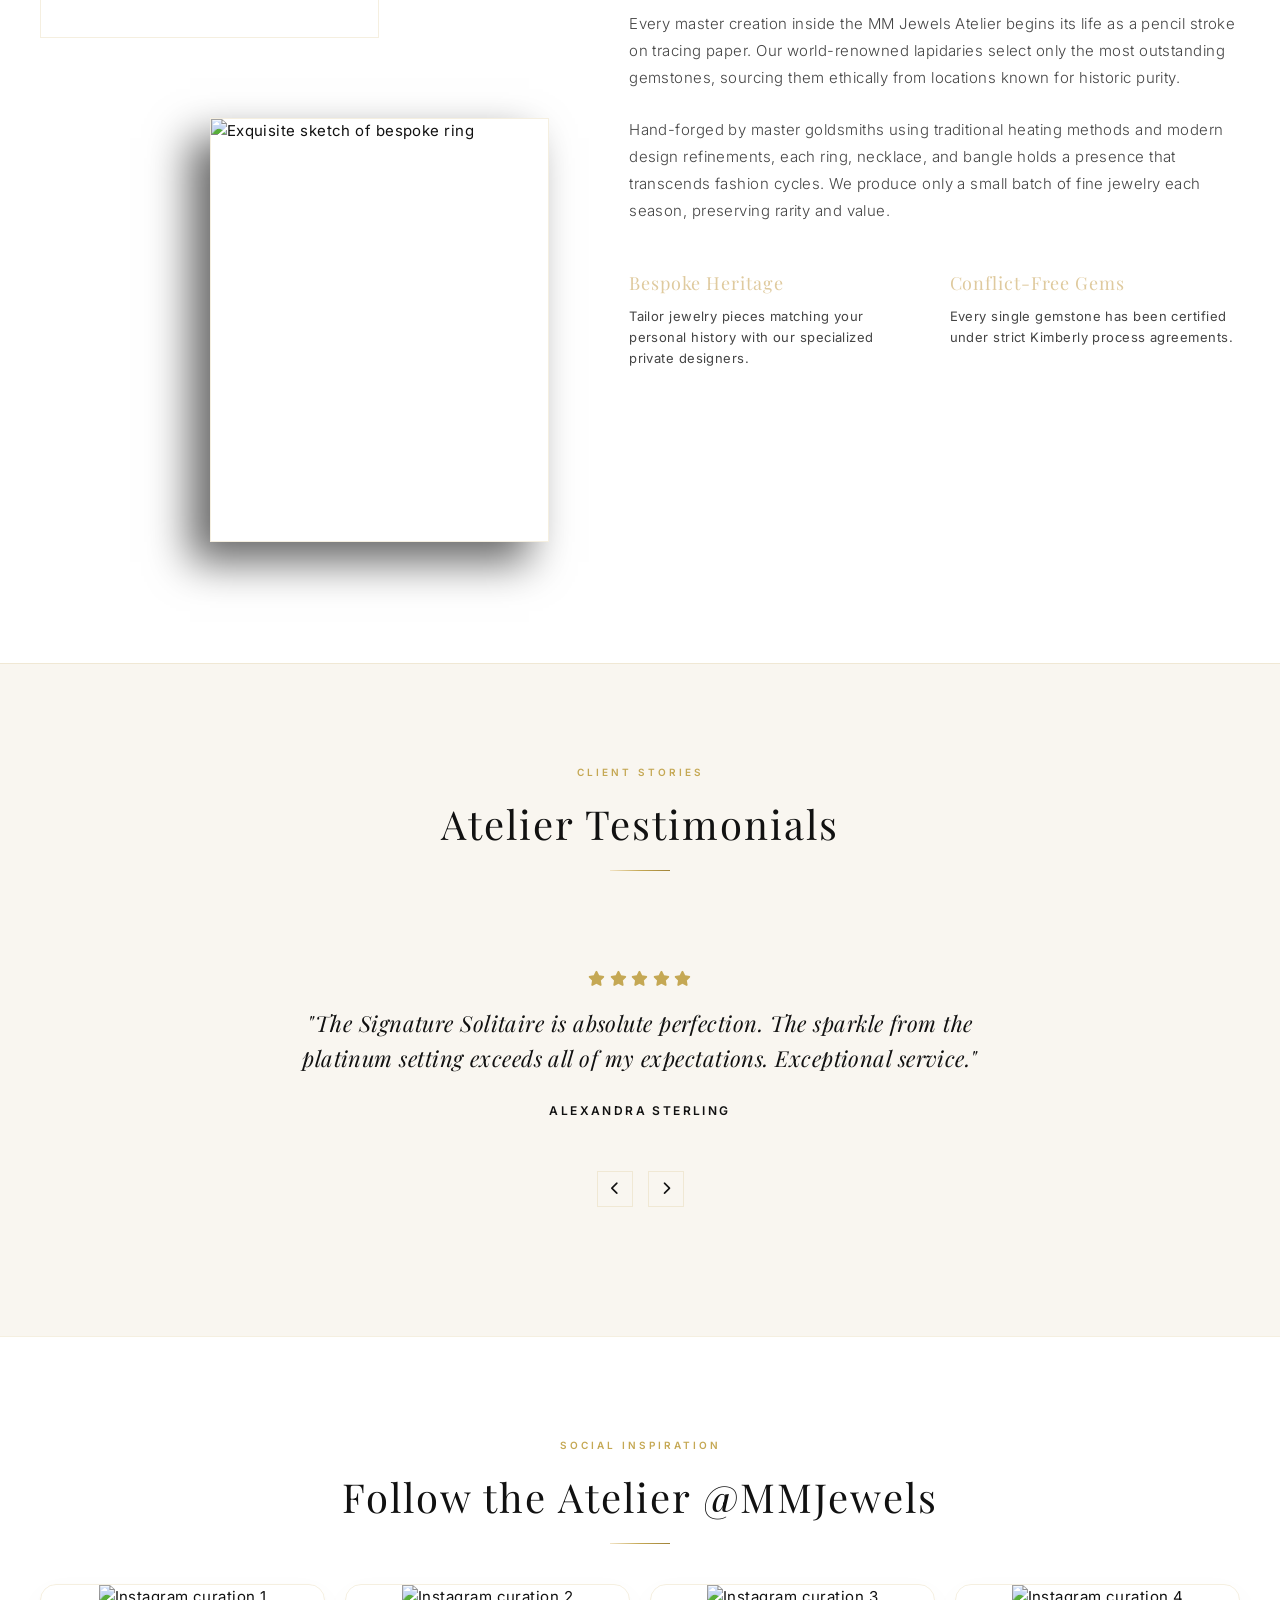
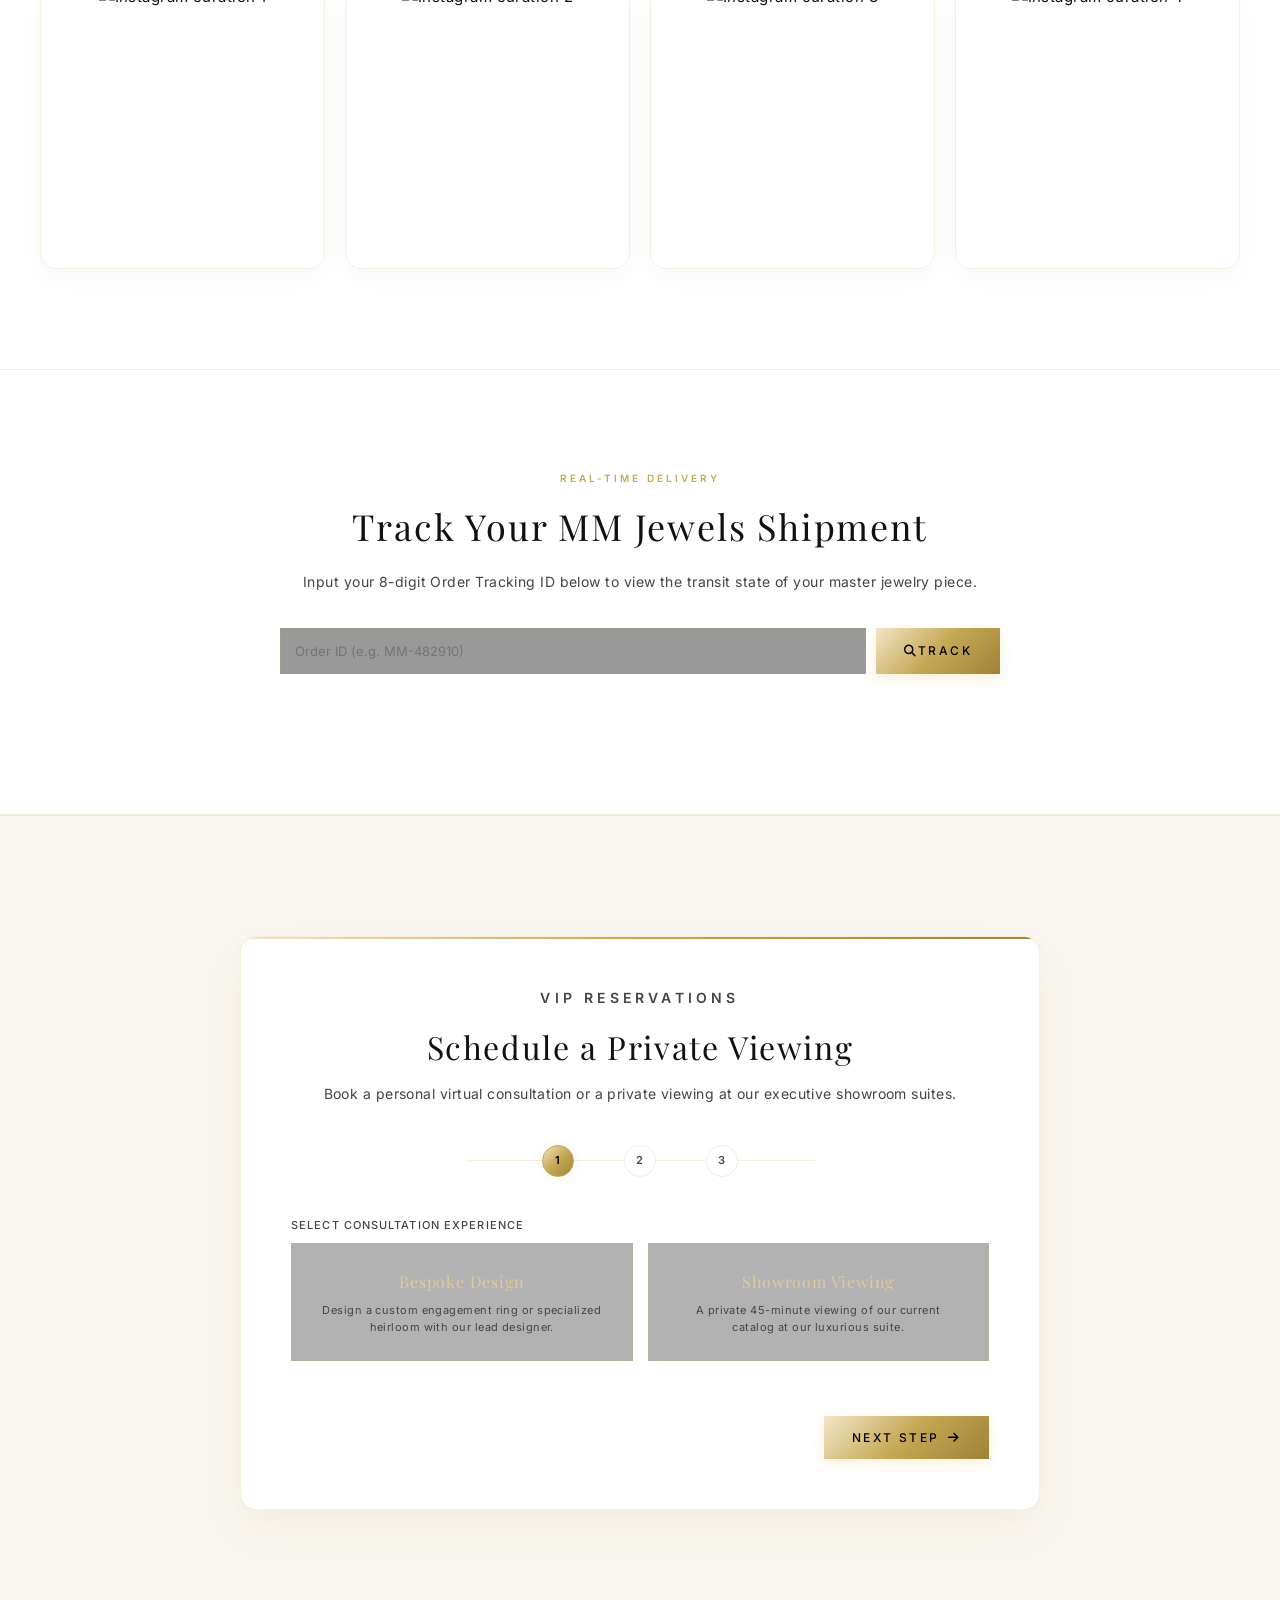
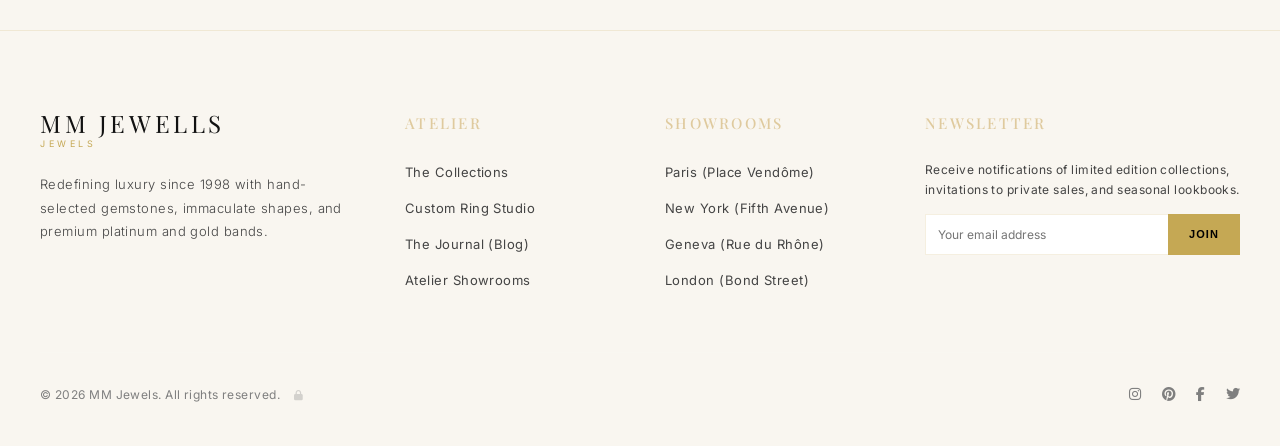
==== commit 90edd892: "Fix: Add stylesheet cache busters to resolve browser caching issue" ====
--- a/index.html
+++ b/index.html
@@ -66,7 +66,7 @@
   <link href="https://fonts.googleapis.com/css2?family=Inter:wght@300;400;500;600;700&family=Playfair+Display:ital,wght@0,400;0,500;0,600;0,700;1,400&display=swap" rel="stylesheet">
 
   <!-- CSS Stylesheets -->
-  <link rel="stylesheet" href="styles.css">
+  <link rel="stylesheet" href="styles.css?v=2">
   
   <!-- FontAwesome for Social Icons -->
   <link rel="stylesheet" href="https://cdnjs.cloudflare.com/ajax/libs/font-awesome/6.4.0/css/all.min.css">
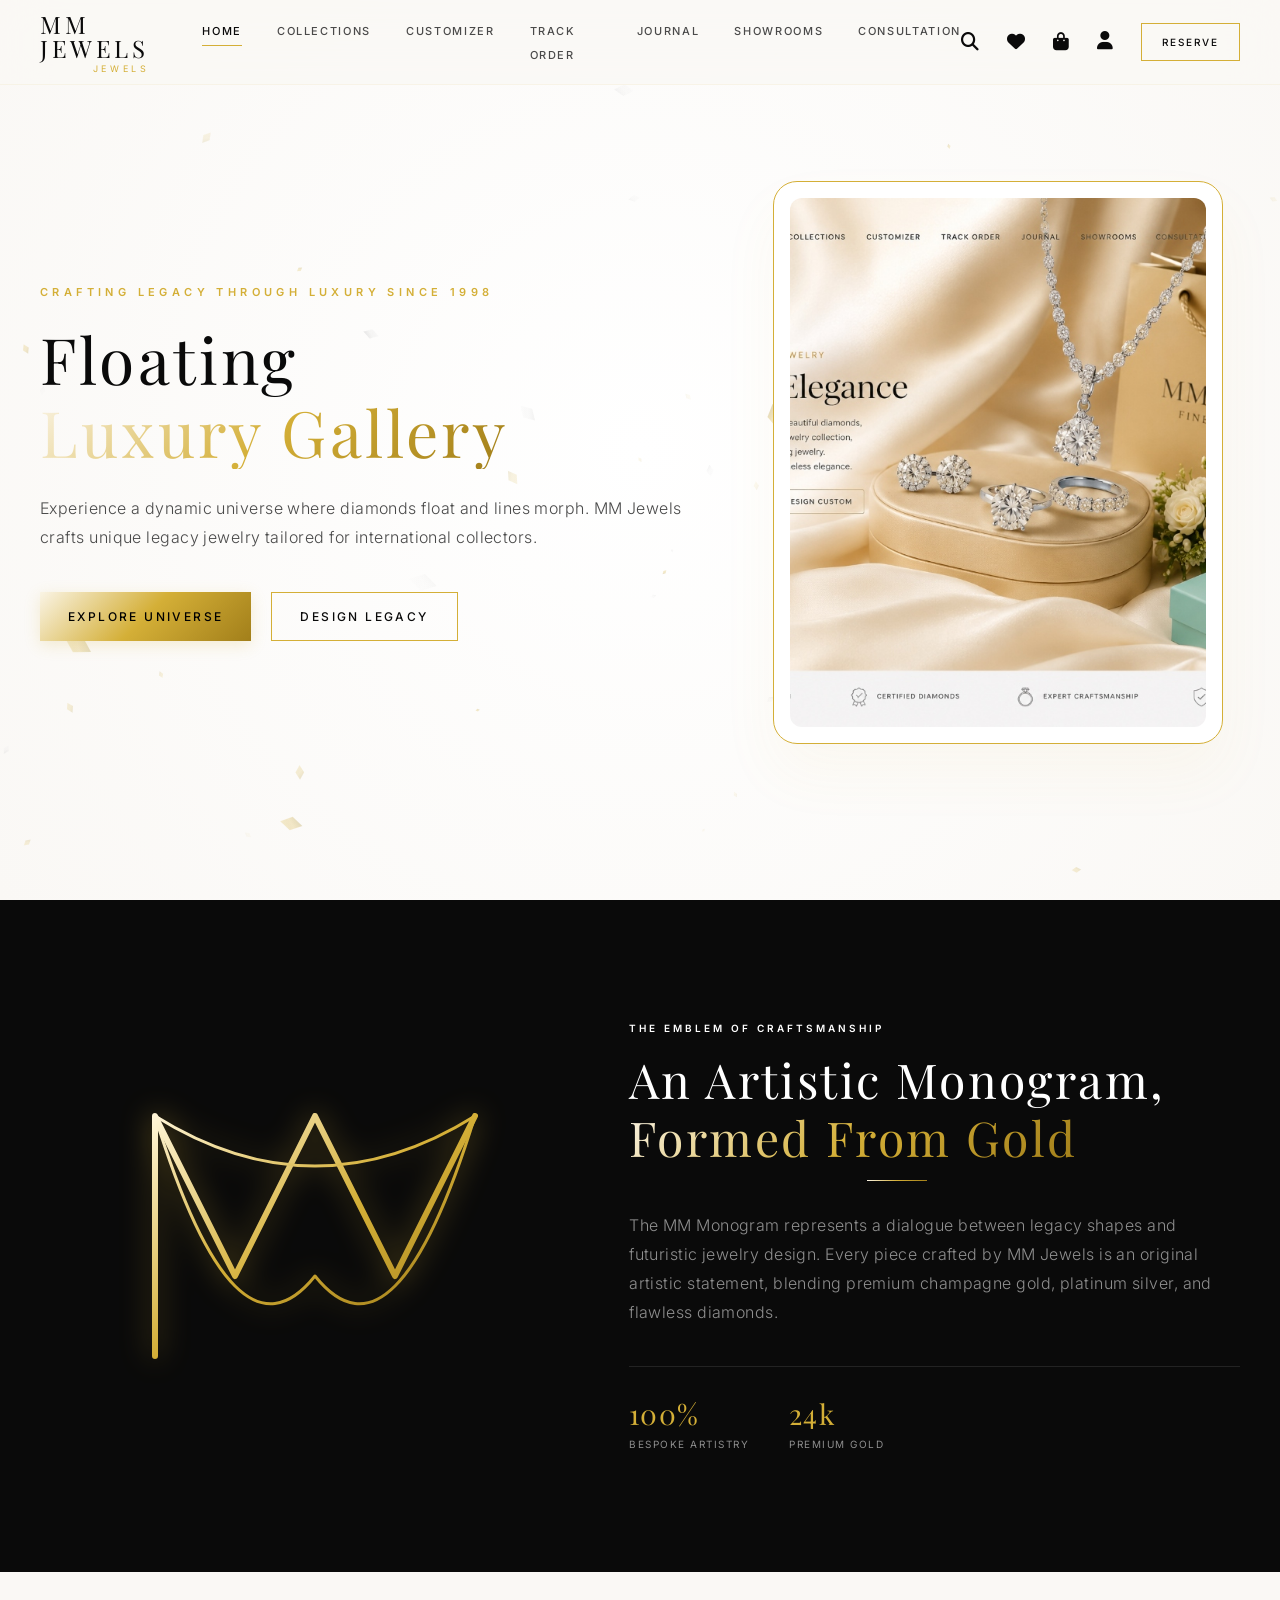
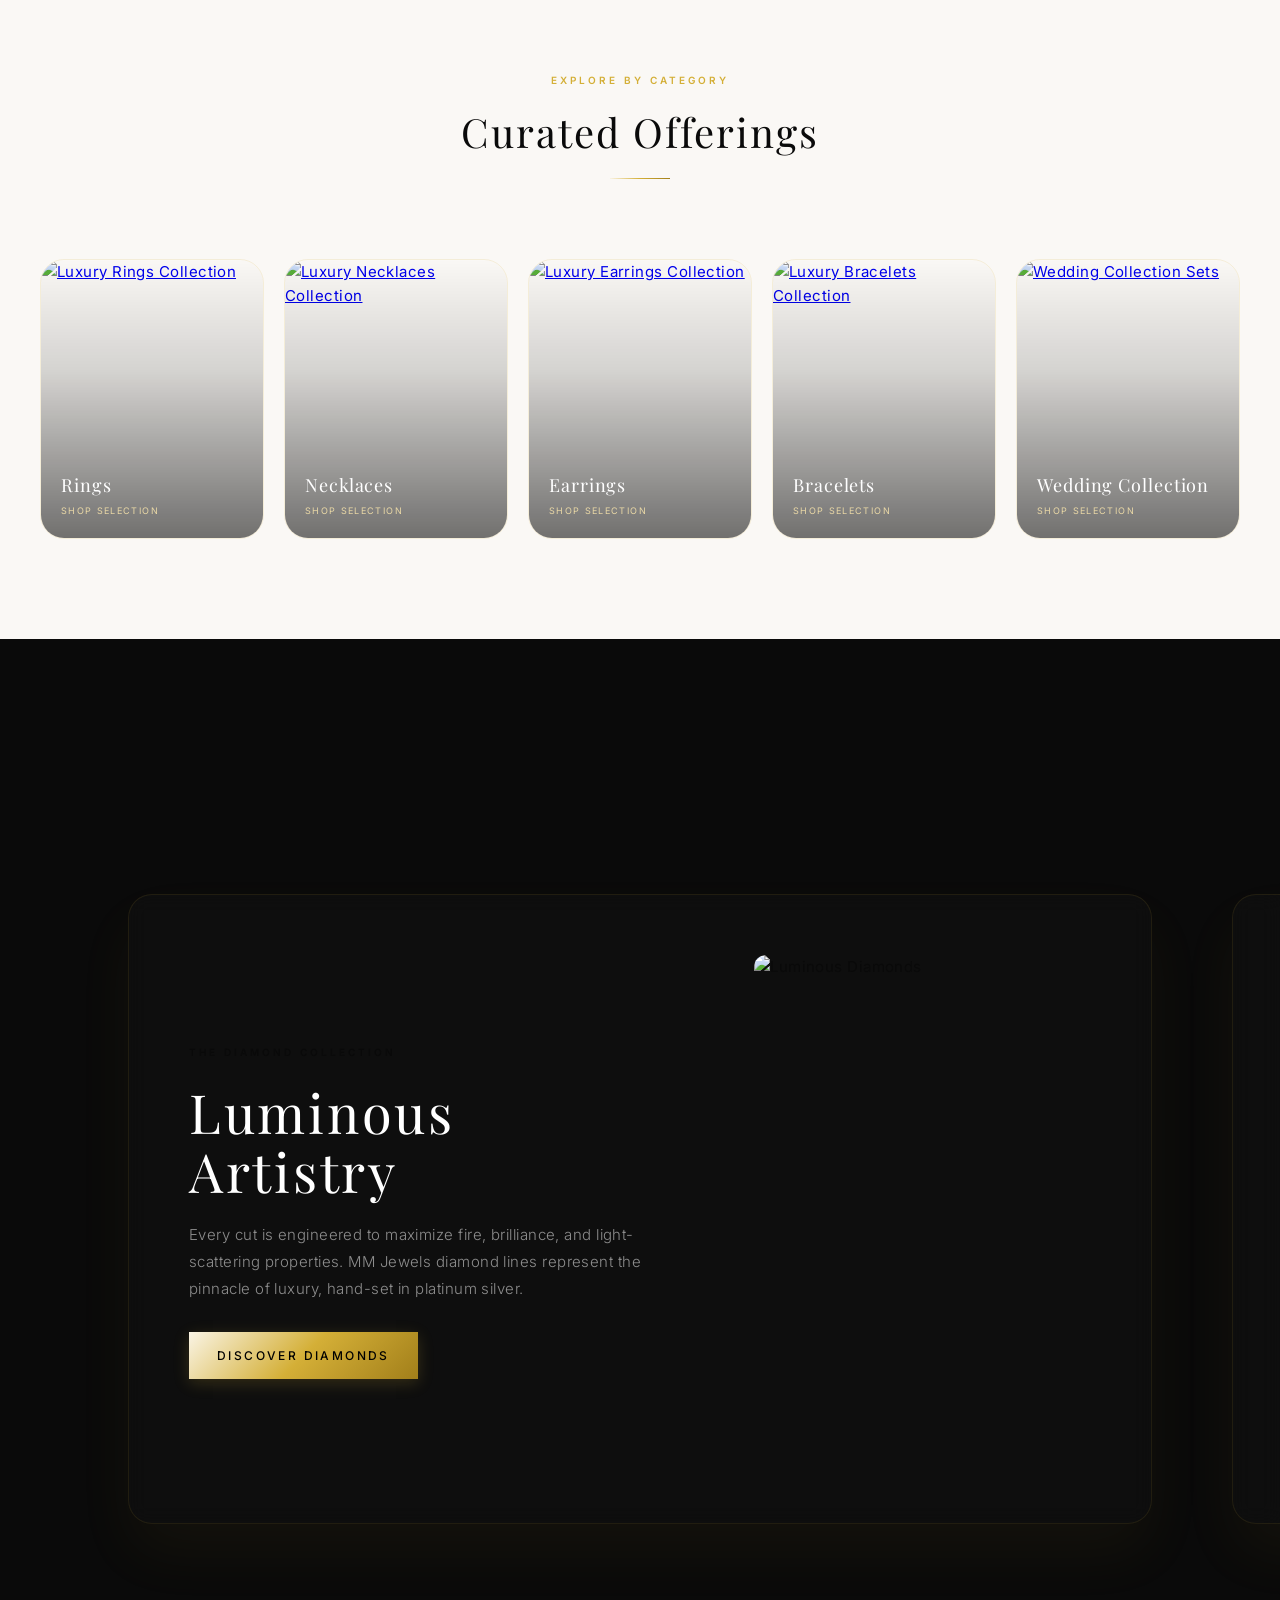
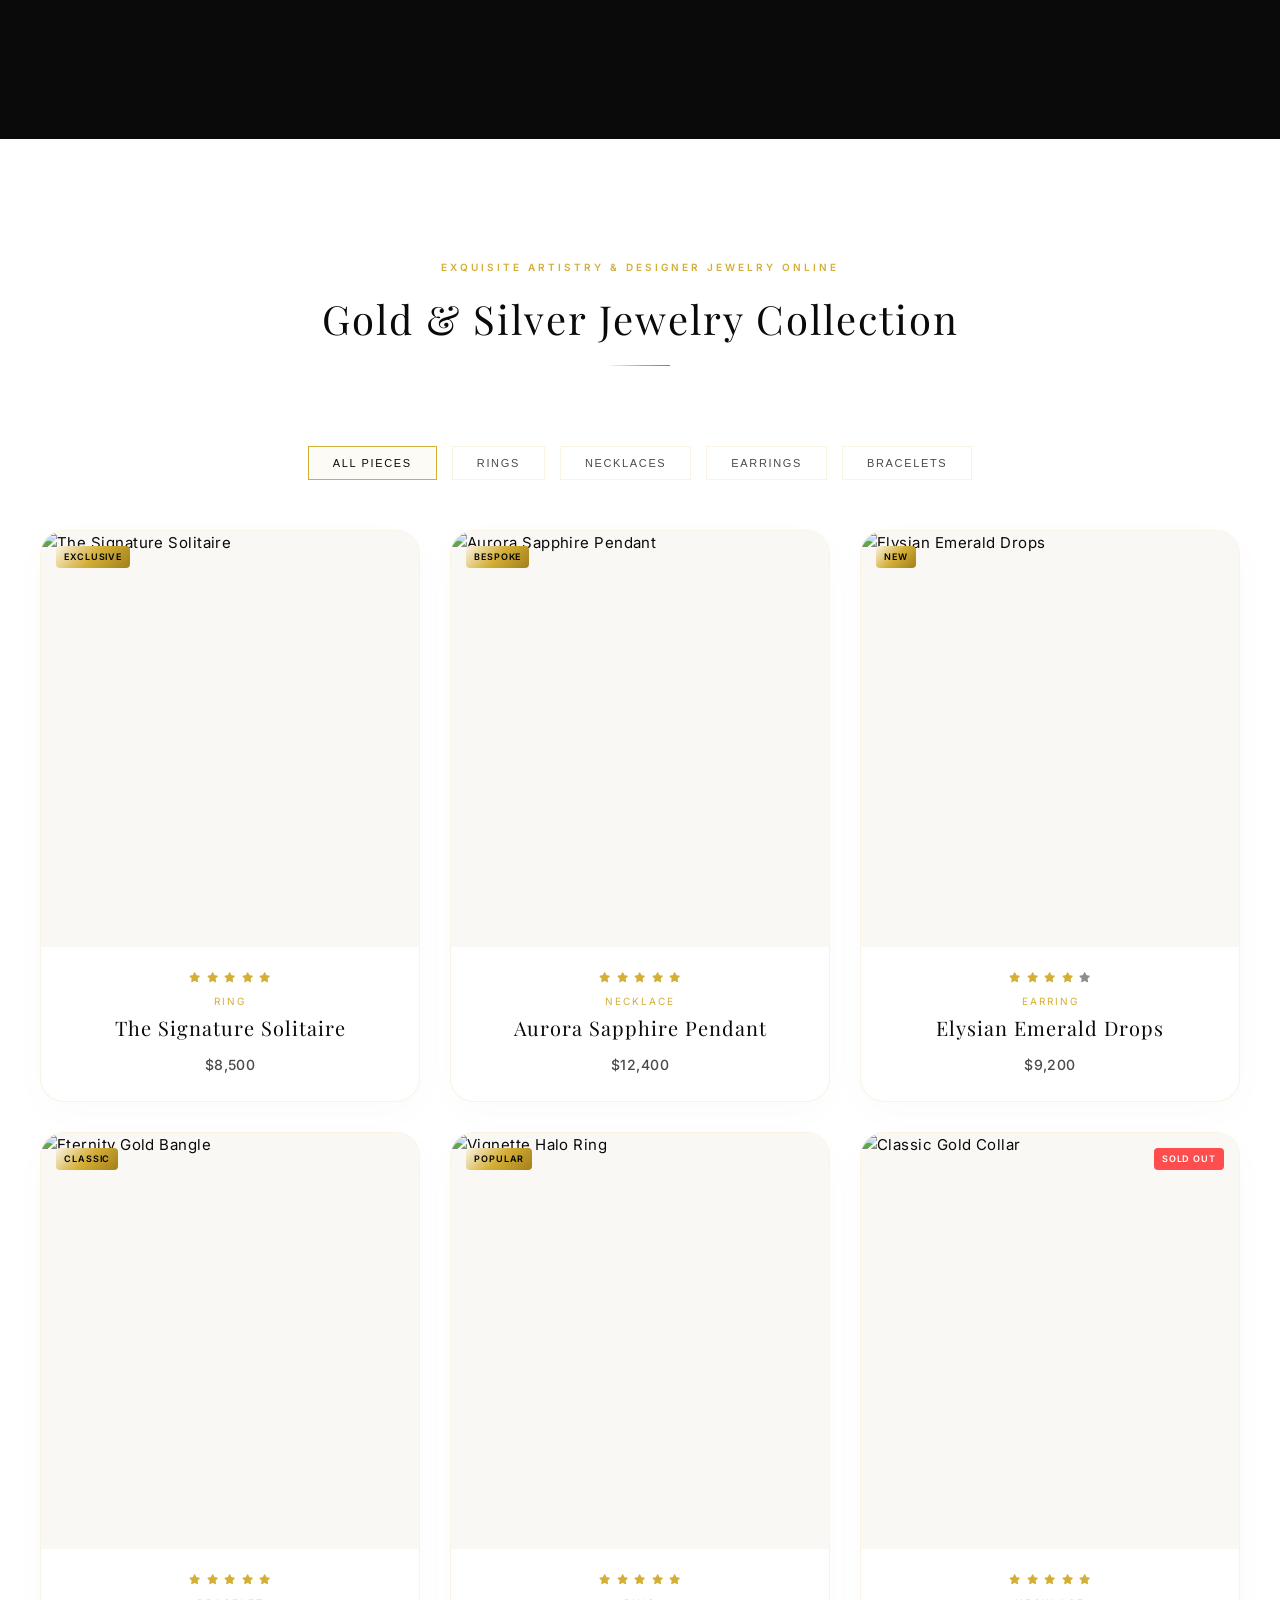
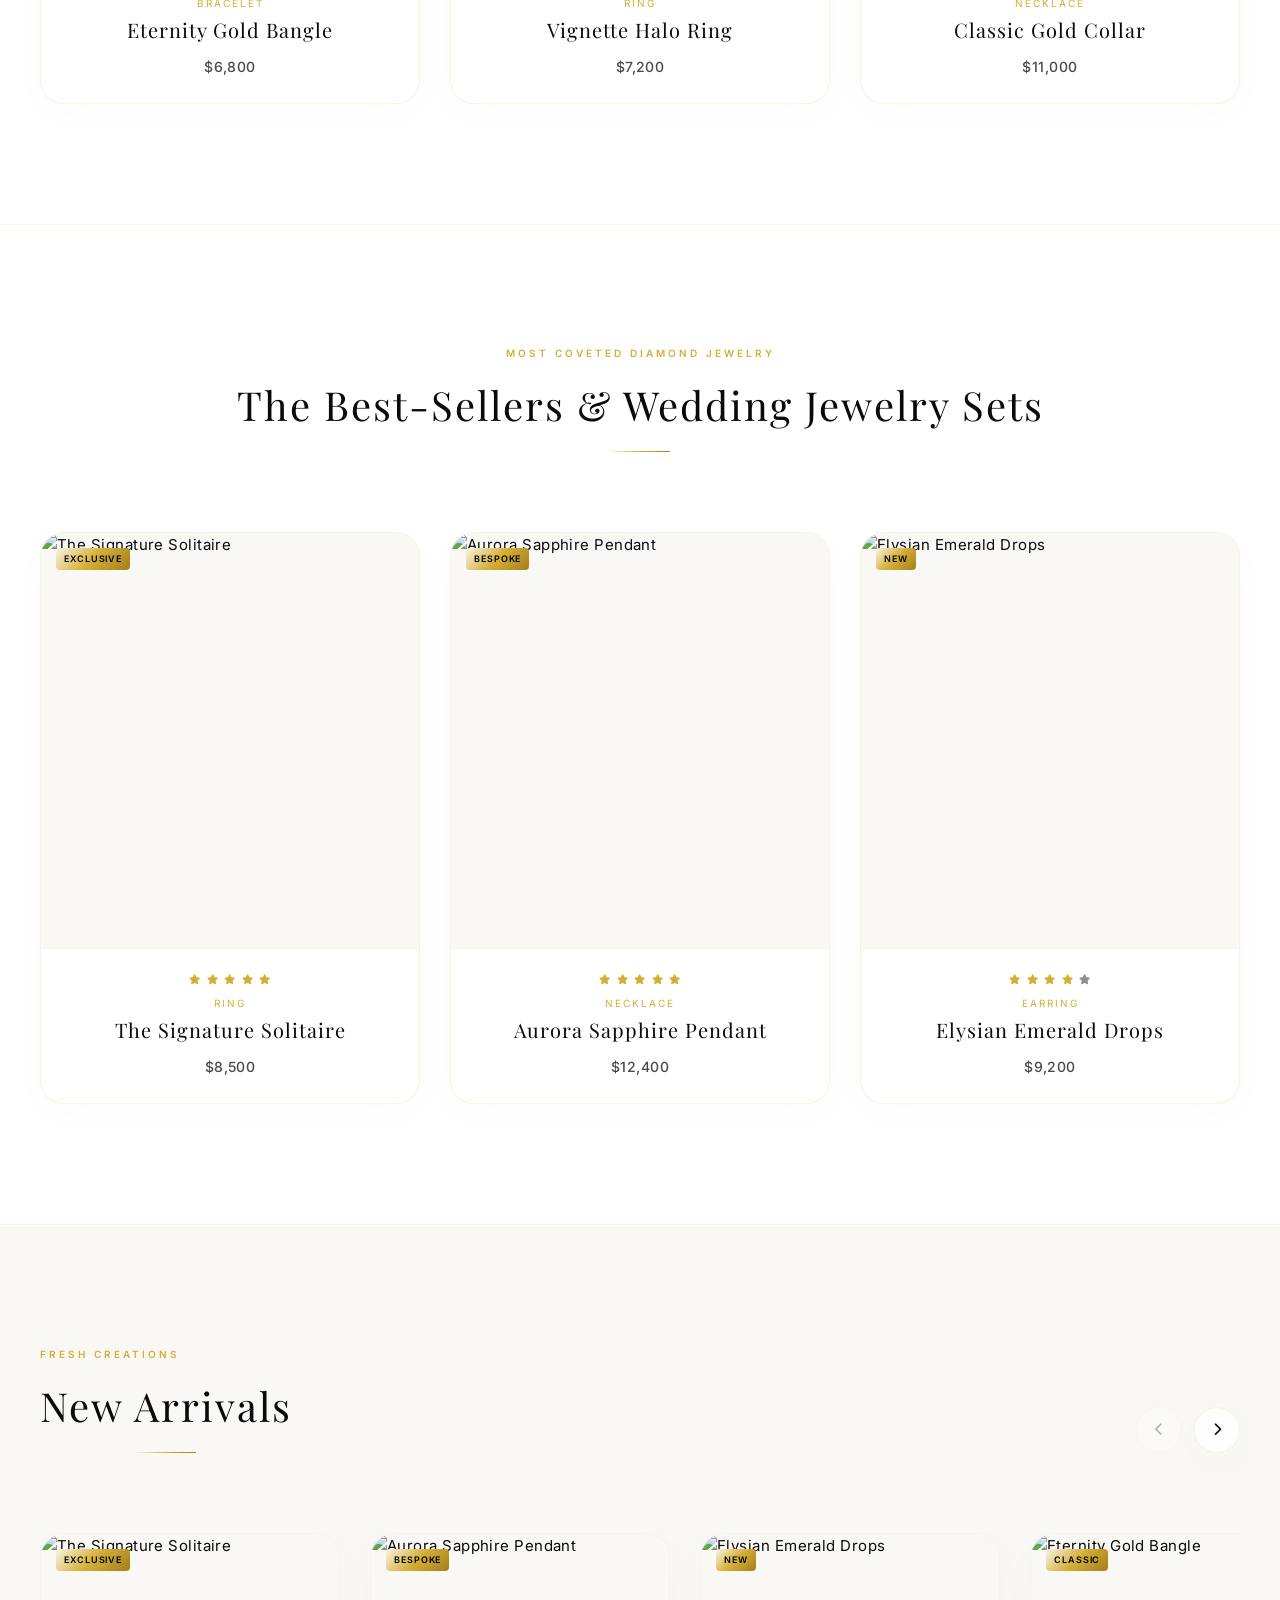
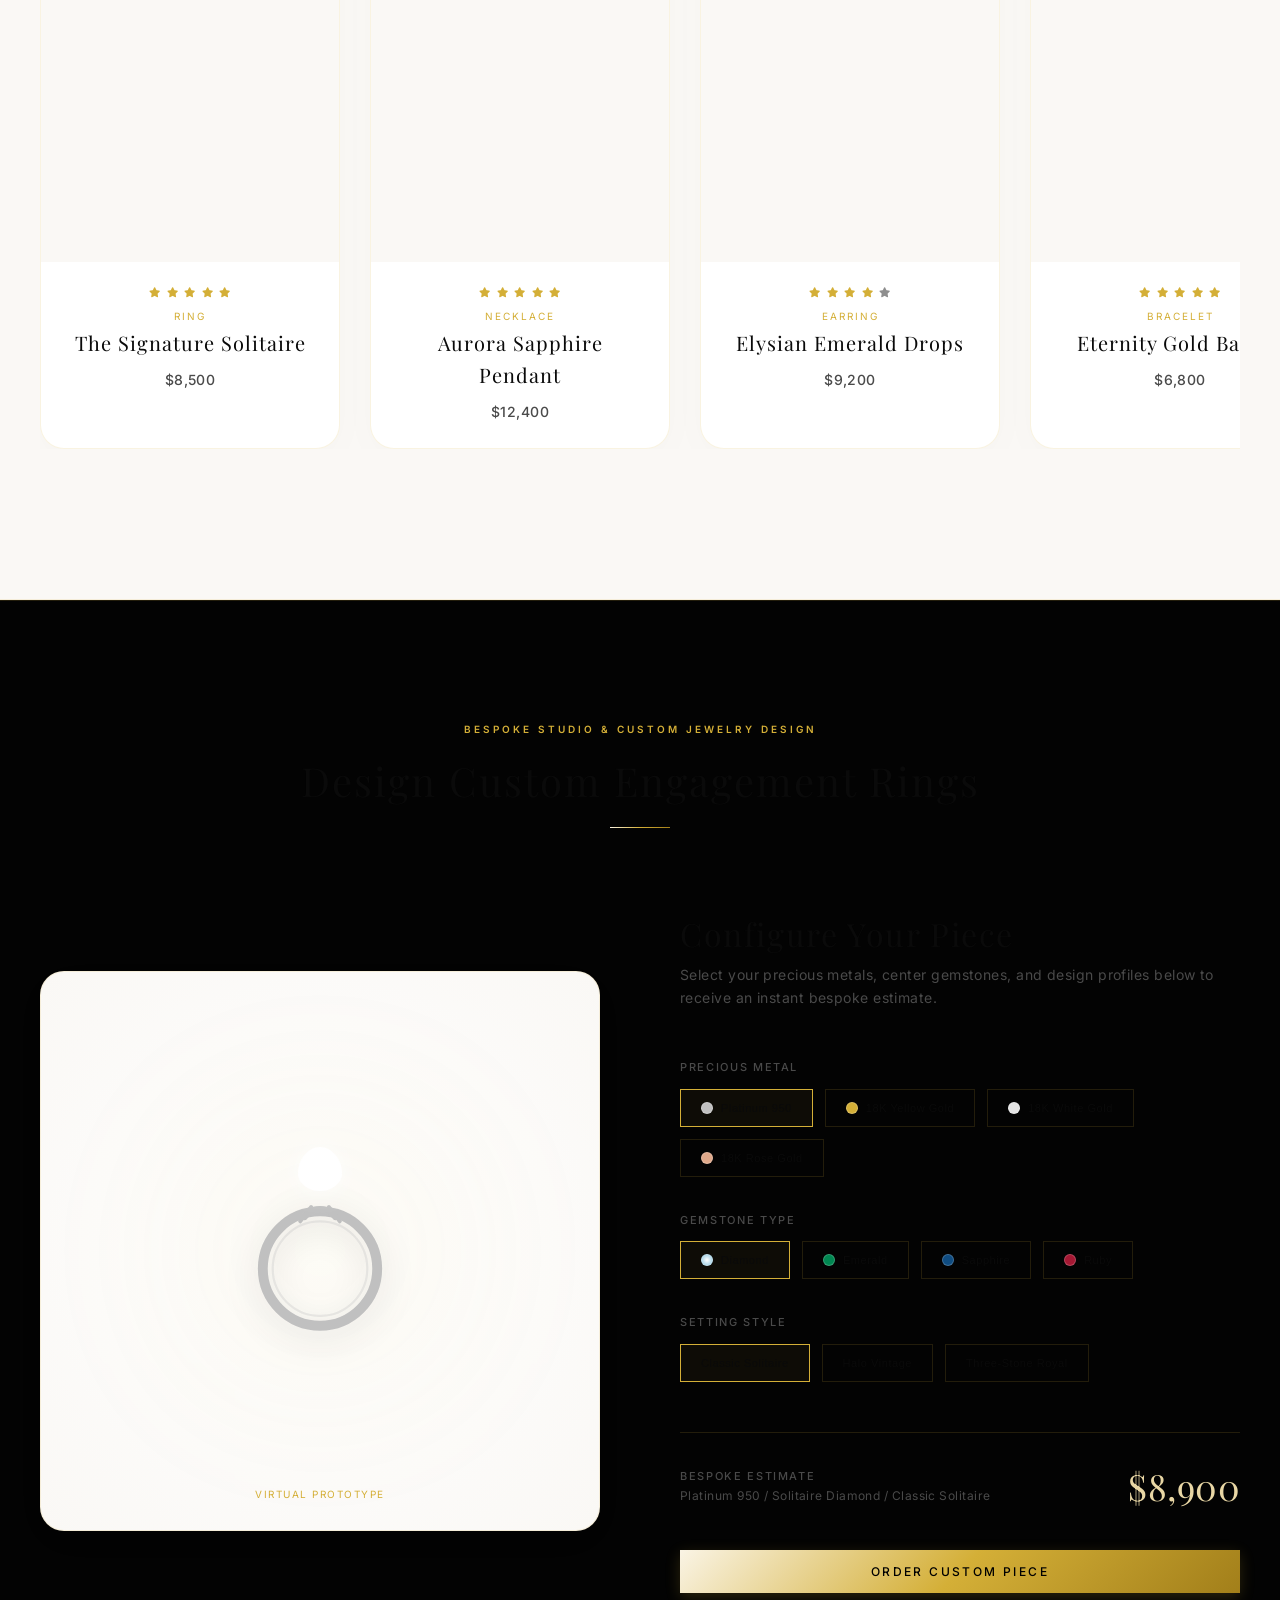
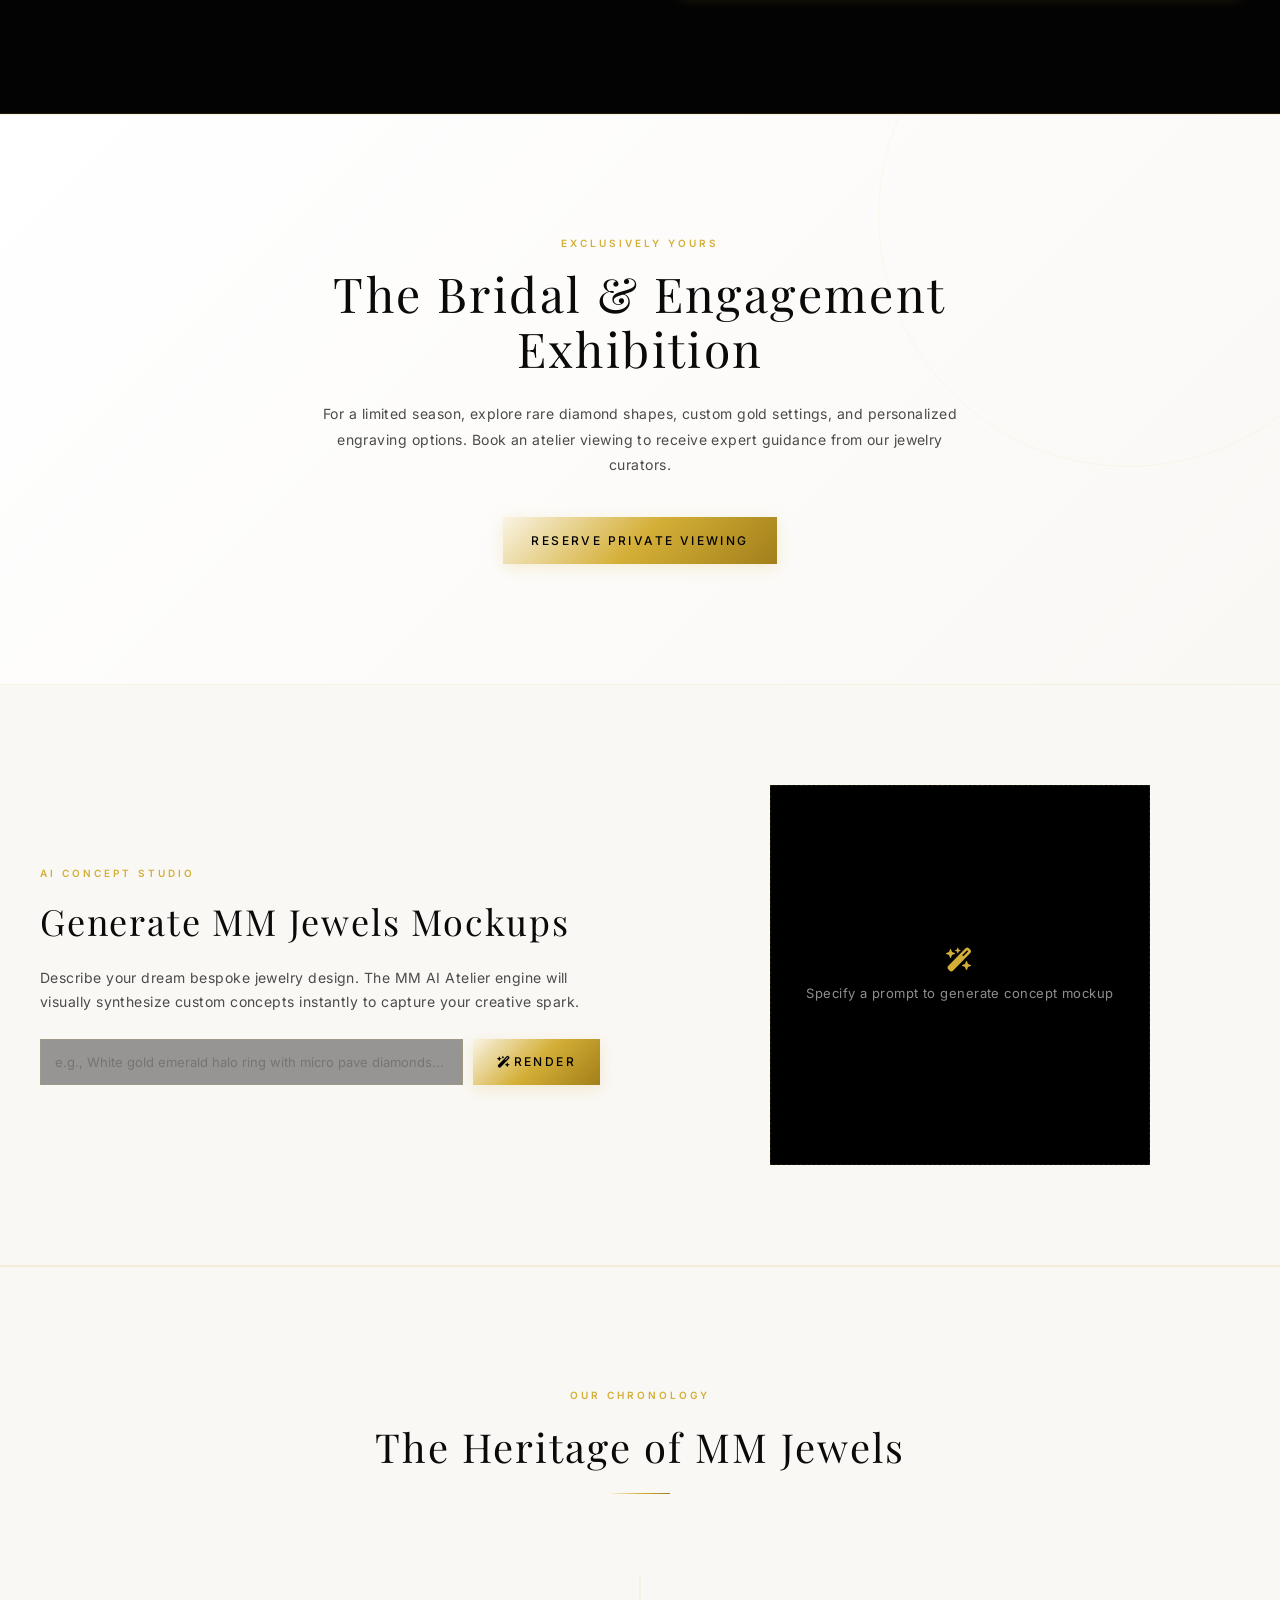
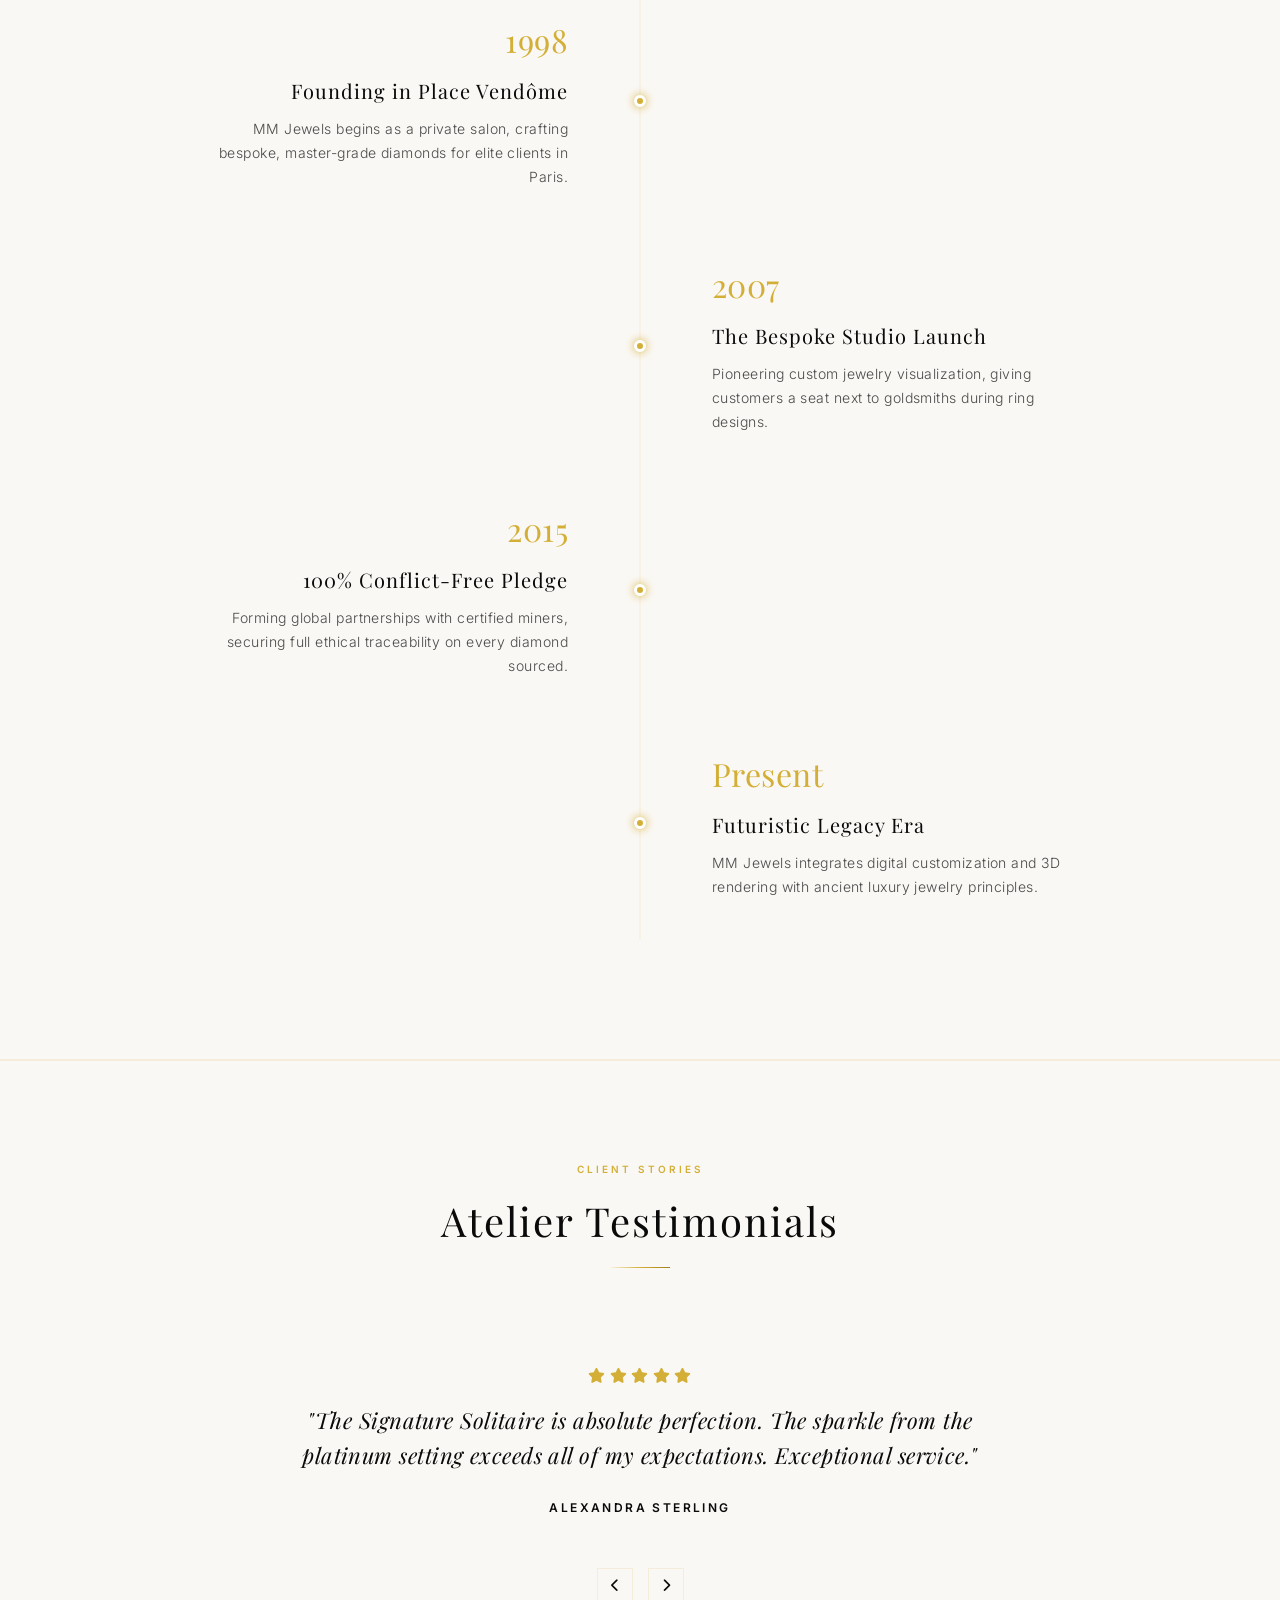
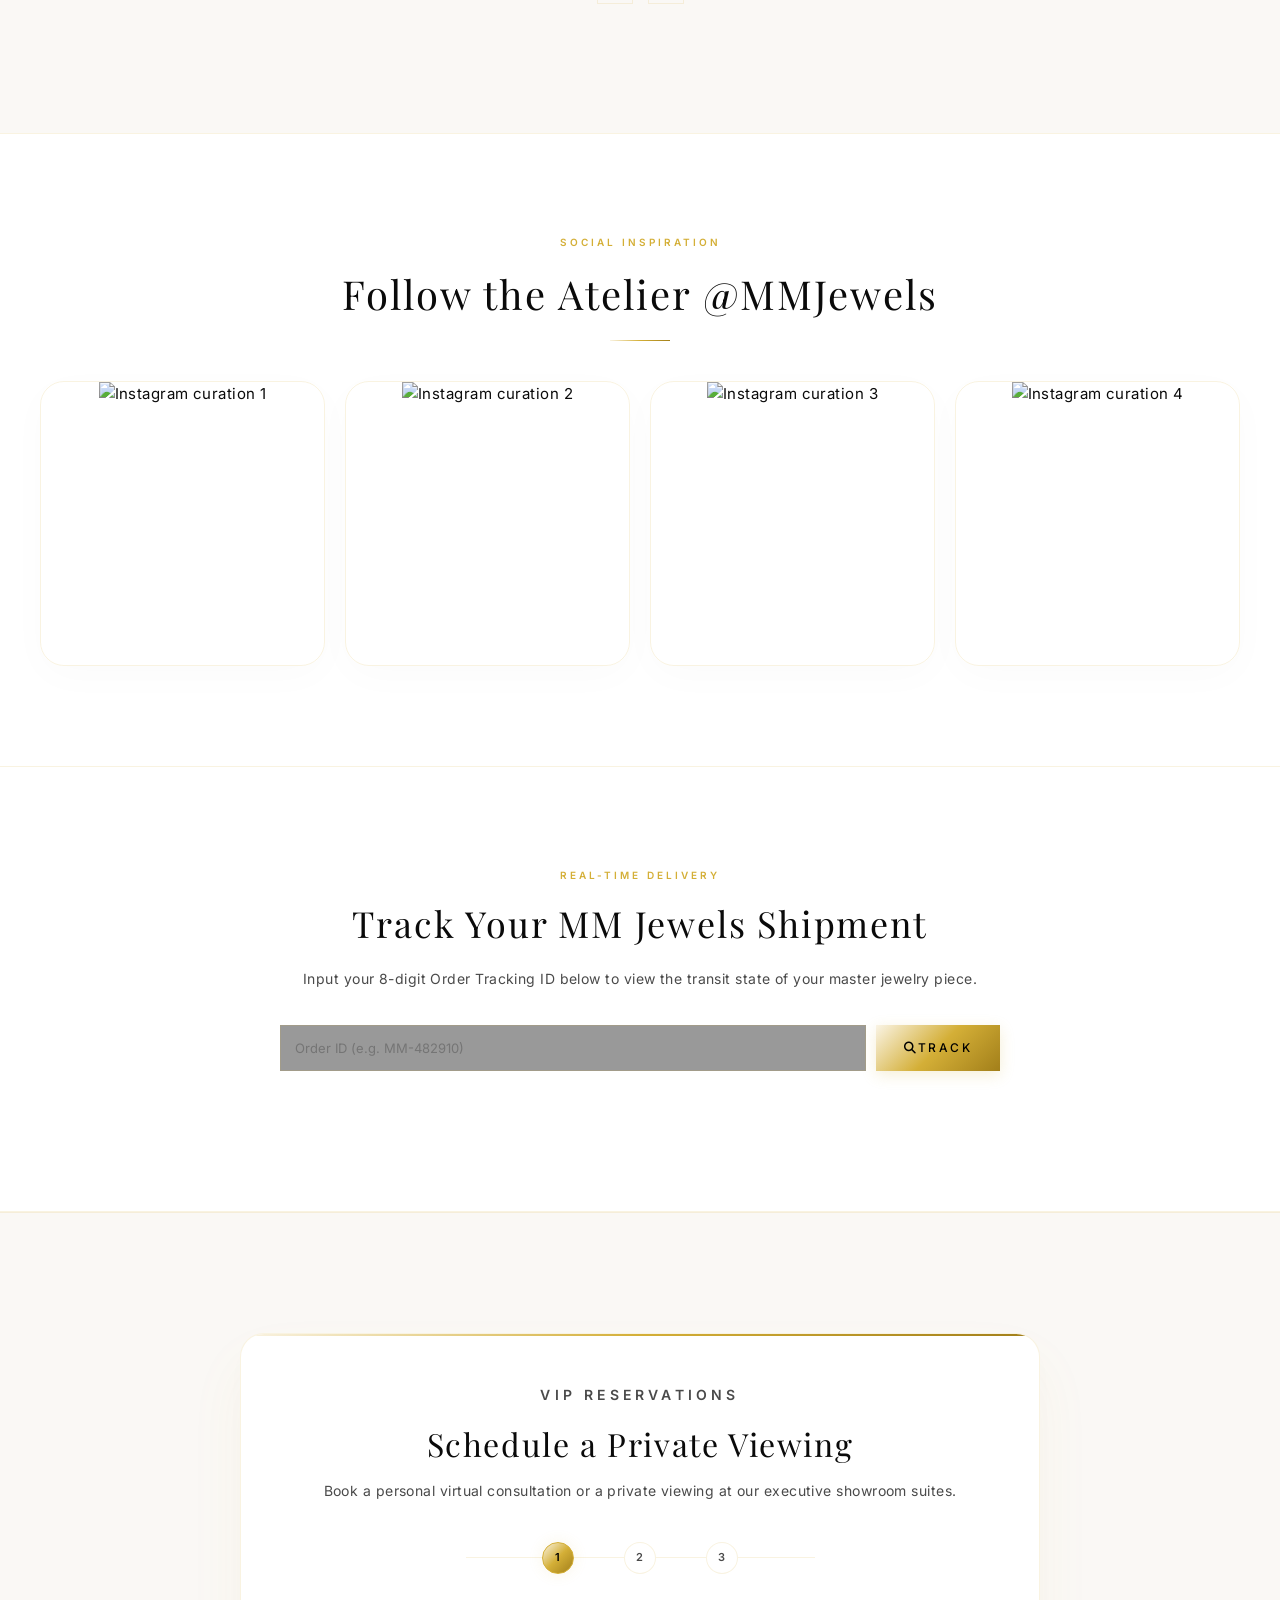
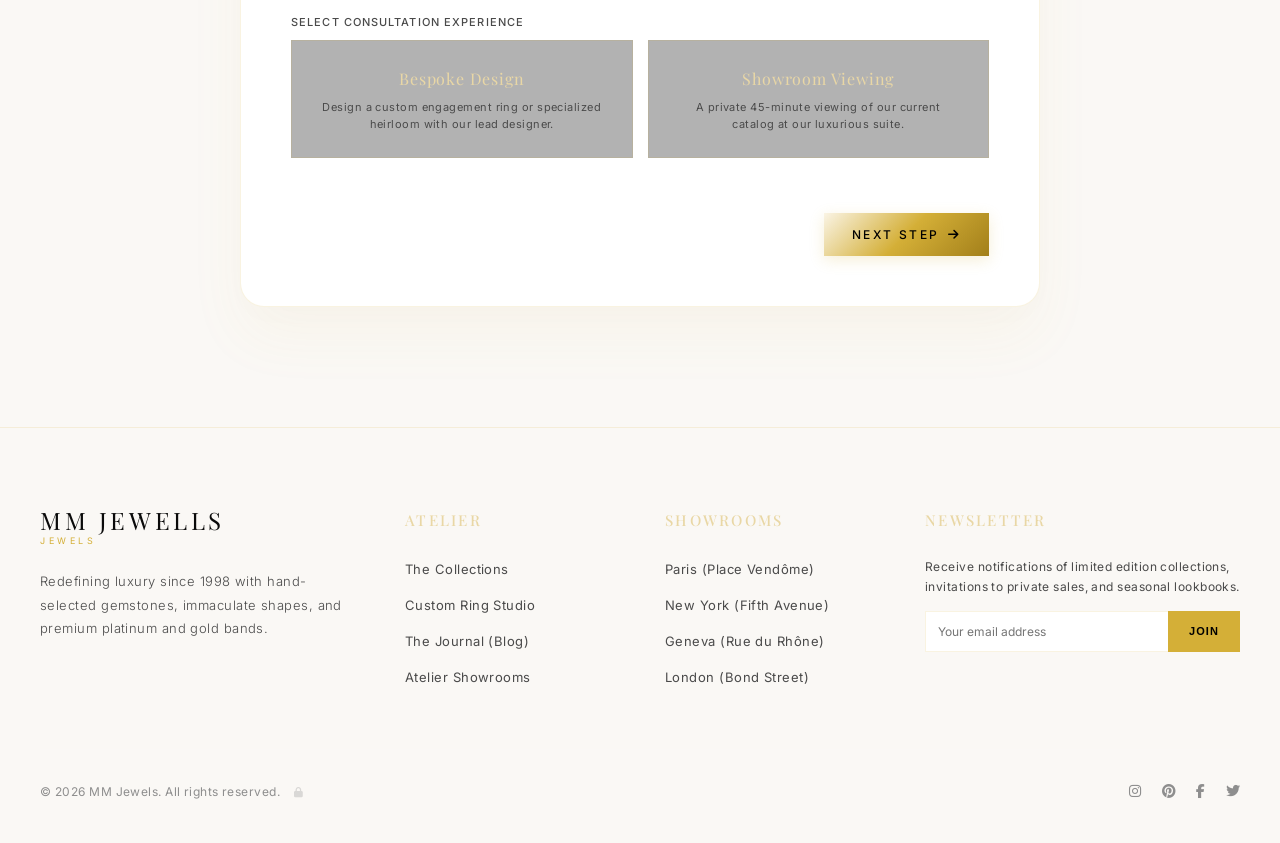
==== commit 30640891: "Design: Complete futuristic luxury redesign of MM Jewels homepage (Canvas universe, MM monogram path" ====
--- a/index.html
+++ b/index.html
@@ -74,10 +74,10 @@
 <body>
 
   <!-- --- HEADER / NAV --- -->
-  <header id="header" class="scrolled">
+  <header id="header" class="scrolled" style="backdrop-filter: blur(20px); -webkit-backdrop-filter: blur(20px); background: rgba(250, 248, 245, 0.75); border-bottom: 1px solid rgba(212, 175, 55, 0.08);">
     <div class="container nav-container">
       <a href="#" class="logo" id="nav-logo-txt">
-        MM JEWELLS
+        MM JEWELS
         <span>JEWELS</span>
       </a>
       
@@ -157,26 +157,68 @@
   </div>
 
   <!-- --- HERO SECTION --- -->
-  <section id="hero" class="hero">
-    <div class="container hero-container">
+  <section id="hero" class="hero" style="position: relative; overflow: hidden; background: radial-gradient(circle at center, #FFFFFF 0%, var(--color-bg-beige) 100%);">
+    <!-- Interactive Canvas Particles Background -->
+    <canvas id="universe-canvas" style="position: absolute; inset: 0; width: 100%; height: 100%; pointer-events: auto; z-index: 1;"></canvas>
+    
+    <div class="container hero-container" style="position: relative; z-index: 2; pointer-events: none;">
       <!-- Left Column: Content -->
-      <div class="hero-content-col">
-        <p class="hero-subtitle" id="hero-subtitle-txt">Bespoke Luxury Jewelry Store Since 1998</p>
-        <h1 class="hero-title" id="hero-title-txt">Timeless Elegance</h1>
-        <p class="hero-desc" id="hero-desc-txt">Explore MM Jewels for beautiful diamond jewelry, gold jewelry online, silver jewelry collection, and bespoke wedding jewelry sets crafted for timeless elegance.</p>
+      <div class="hero-content-col" style="pointer-events: auto;">
+        <p class="hero-subtitle" id="hero-subtitle-txt">Crafting Legacy Through Luxury Since 1998</p>
+        <h1 class="hero-title" id="hero-title-txt">Floating <br><span class="text-gold">Luxury Gallery</span></h1>
+        <p class="hero-desc" id="hero-desc-txt">Experience a dynamic universe where diamonds float and lines morph. MM Jewels crafts unique legacy jewelry tailored for international collectors.</p>
         <div class="hero-actions">
-          <a href="#collections" class="btn btn-primary">Shop Collection</a>
-          <a href="#customizer" class="btn btn-secondary">Design Custom</a>
+          <a href="#collections" class="btn btn-primary">Explore Universe</a>
+          <a href="#customizer" class="btn btn-secondary">Design Legacy</a>
         </div>
       </div>
       <!-- Right Column: Visual Showcase -->
-      <div class="hero-image-col">
-        <div class="hero-image-frame">
+      <div class="hero-image-col" style="pointer-events: auto;">
+        <div class="hero-image-frame" style="transform-style: preserve-3d; transition: transform 0.5s ease-out;">
           <div class="hero-bg-media" style="background-image: url('assets/jewelry_hero_light.png');"></div>
         </div>
       </div>
     </div>
   </section>
+
+  <!-- --- SIGNATURE MM SHOWCASE --- -->
+  <section id="signature-monogram-showcase" class="monogram-section reveal" style="background: var(--color-bg-onyx); color: #FFF; padding: 120px 0; overflow: hidden; position: relative;">
+    <div class="container" style="display: grid; grid-template-columns: 1fr 1.2fr; gap: 80px; align-items: center;">
+      <div class="monogram-visual-col">
+        <!-- SVG Monogram that morphs and draws -->
+        <svg id="monogram-svg" viewBox="0 0 400 400" width="100%" height="100%" style="max-width: 400px; display: block; margin: 0 auto; filter: drop-shadow(0 0 15px rgba(212, 175, 55, 0.45));">
+          <!-- Monogram paths tracing MM and morphing shapes -->
+          <path d="M 60,320 L 60,80 L 140,240 L 220,80 L 300,240 L 380,80" fill="none" stroke="url(#goldGradient)" stroke-width="6" stroke-linecap="round" stroke-linejoin="round" style="opacity: 0.1;" />
+          <path d="M 60,80 Q 220,180 380,80 Q 300,340 220,240 Q 140,340 60,80" fill="none" stroke="url(#goldGradient)" stroke-width="3" stroke-linecap="round" stroke-linejoin="round" style="opacity: 0.1;" />
+          <defs>
+            <linearGradient id="goldGradient" x1="0%" y1="0%" x2="100%" y2="100%">
+              <stop offset="0%" stop-color="#FFF5D6" />
+              <stop offset="50%" stop-color="#D4AF37" />
+              <stop offset="100%" stop-color="#A27F1A" />
+            </linearGradient>
+          </defs>
+        </svg>
+      </div>
+      <div class="monogram-text-col">
+        <p class="section-subtitle" style="color: var(--color-gold-champagne); margin-bottom: 15px;">The Emblem of Craftsmanship</p>
+        <h2 class="section-title" style="color: #FFFFFF; font-size: 48px; line-height: 1.2; margin-bottom: 30px;">An Artistic Monogram, <br><span class="text-gold">Formed From Gold</span></h2>
+        <p class="monogram-desc" style="color: var(--color-text-muted); font-size: 16px; line-height: 1.8; margin-bottom: 40px; font-weight: 300;">
+          The MM Monogram represents a dialogue between legacy shapes and futuristic jewelry design. Every piece crafted by MM Jewels is an original artistic statement, blending premium champagne gold, platinum silver, and flawless diamonds.
+        </p>
+        <div class="story-highlight" style="display: flex; gap: 40px; border-top: 1px solid rgba(255, 255, 255, 0.1); padding-top: 30px;">
+          <div>
+            <h4 style="font-family: var(--font-serif); font-size: 28px; color: var(--color-gold); line-height: 1.2;">100%</h4>
+            <p style="font-size: 10px; text-transform: uppercase; letter-spacing: 0.15em; color: var(--color-text-muted); margin-top: 5px;">Bespoke Artistry</p>
+          </div>
+          <div>
+            <h4 style="font-family: var(--font-serif); font-size: 28px; color: var(--color-gold); line-height: 1.2;">24k</h4>
+            <p style="font-size: 10px; text-transform: uppercase; letter-spacing: 0.15em; color: var(--color-text-muted); margin-top: 5px;">Premium Gold</p>
+          </div>
+        </div>
+      </div>
+    </div>
+  </section>
+
 
   <!-- --- CATEGORY GRID SECTION --- -->
   <section class="category-section reveal" id="categories-hub">
@@ -226,6 +268,60 @@
             <span class="category-card-count">Shop Selection</span>
           </div>
         </a>
+      </div>
+    </div>
+  </section>
+
+  <!-- --- HORIZONTAL CINEMATIC SCROLL SECTION --- -->
+  <section class="horizontal-scroll-section" id="cinematic-collections" style="position: relative; height: 300vh; background: var(--color-bg-onyx);">
+    <div class="horizontal-scroll-container" style="position: sticky; top: 0; height: 100vh; overflow: hidden; display: flex; align-items: center;">
+      <div class="horizontal-scroll-track" style="display: flex; gap: 80px; padding: 0 10vw; will-change: transform;">
+        
+        <!-- Panel 1: Diamond Collection -->
+        <div class="horizontal-scroll-item" style="width: 80vw; height: 70vh; flex-shrink: 0; display: grid; grid-template-columns: 1.2fr 0.8fr; gap: 60px; align-items: center; background: rgba(255,255,255,0.02); border: 1px solid rgba(212,175,55,0.1); border-radius: var(--border-radius-lg); padding: 60px; box-shadow: var(--shadow-medium); backdrop-filter: blur(10px);">
+          <div class="scroll-item-content">
+            <span class="section-subtitle" style="color: var(--color-gold-champagne);">The Diamond Collection</span>
+            <h3 style="font-family: var(--font-serif); font-size: 54px; color: #FFF; margin: 20px 0; font-weight: 300; line-height: 1.1;">Luminous <br>Artistry</h3>
+            <p style="color: var(--color-text-muted); font-size: 15px; line-height: 1.8; margin-bottom: 30px; font-weight: 300;">
+              Every cut is engineered to maximize fire, brilliance, and light-scattering properties. MM Jewels diamond lines represent the pinnacle of luxury, hand-set in platinum silver.
+            </p>
+            <a href="#collections" class="btn btn-primary">Discover Diamonds</a>
+          </div>
+          <div class="scroll-item-image" style="height: 100%; border-radius: var(--border-radius-sm); overflow: hidden; position: relative;">
+            <img src="https://images.unsplash.com/photo-1515562141207-7a88fb7ce338?auto=format&fit=crop&q=80&w=600" alt="Luminous Diamonds" style="width: 100%; height: 100%; object-fit: cover;">
+          </div>
+        </div>
+
+        <!-- Panel 2: Gold Collection -->
+        <div class="horizontal-scroll-item" style="width: 80vw; height: 70vh; flex-shrink: 0; display: grid; grid-template-columns: 0.8fr 1.2fr; gap: 60px; align-items: center; background: rgba(255,255,255,0.02); border: 1px solid rgba(212,175,55,0.1); border-radius: var(--border-radius-lg); padding: 60px; box-shadow: var(--shadow-medium); backdrop-filter: blur(10px);">
+          <div class="scroll-item-image" style="height: 100%; border-radius: var(--border-radius-sm); overflow: hidden; position: relative;">
+            <img src="https://images.unsplash.com/photo-1599643478518-a784e5dc4c8f?auto=format&fit=crop&q=80&w=600" alt="Sovereign Gold" style="width: 100%; height: 100%; object-fit: cover;">
+          </div>
+          <div class="scroll-item-content">
+            <span class="section-subtitle" style="color: var(--color-gold-champagne);">The Gold Collection</span>
+            <h3 style="font-family: var(--font-serif); font-size: 54px; color: #FFF; margin: 20px 0; font-weight: 300; line-height: 1.1;">Sovereign <br>Elegance</h3>
+            <p style="color: var(--color-text-muted); font-size: 15px; line-height: 1.8; margin-bottom: 30px; font-weight: 300;">
+              Hand-carved champagne gold forms organic contours that follow the lines of the body. Sculpted for weight, feel, and timeless luxury status.
+            </p>
+            <a href="#collections" class="btn btn-primary">Discover Gold</a>
+          </div>
+        </div>
+
+        <!-- Panel 3: Bespoke Wedding Collection -->
+        <div class="horizontal-scroll-item" style="width: 80vw; height: 70vh; flex-shrink: 0; display: grid; grid-template-columns: 1.2fr 0.8fr; gap: 60px; align-items: center; background: rgba(255,255,255,0.02); border: 1px solid rgba(212,175,55,0.1); border-radius: var(--border-radius-lg); padding: 60px; box-shadow: var(--shadow-medium); backdrop-filter: blur(10px);">
+          <div class="scroll-item-content">
+            <span class="section-subtitle" style="color: var(--color-gold-champagne);">Bespoke Wedding Sets</span>
+            <h3 style="font-family: var(--font-serif); font-size: 54px; color: #FFF; margin: 20px 0; font-weight: 300; line-height: 1.1;">Legacy <br>Unions</h3>
+            <p style="color: var(--color-text-muted); font-size: 15px; line-height: 1.8; margin-bottom: 30px; font-weight: 300;">
+              Crafted in pairs to represent perfect geometry and balanced symmetry. Personalized details engrave family legacy onto platinum bands.
+            </p>
+            <a href="#booking" class="btn btn-primary">Book Consultation</a>
+          </div>
+          <div class="scroll-item-image" style="height: 100%; border-radius: var(--border-radius-sm); overflow: hidden; position: relative;">
+            <img src="https://images.unsplash.com/photo-1535632066927-ab7c9ab60908?auto=format&fit=crop&q=80&w=600" alt="Bespoke Unions" style="width: 100%; height: 100%; object-fit: cover;">
+          </div>
+        </div>
+
       </div>
     </div>
   </section>
@@ -443,30 +539,71 @@
     </div>
   </section>
 
-  <!-- --- ATELIER / STORY SECTION --- -->
-  <section id="atelier" class="reveal">
+  <!-- --- HERITAGE TIMELINE SECTION --- -->
+  <section id="heritage-timeline" class="reveal" style="padding: 120px 0; background: var(--color-bg-beige); position: relative; border-top: 1px solid var(--color-border); border-bottom: 1px solid var(--color-border);">
     <div class="container">
-      <div class="atelier-grid">
-        <div class="atelier-images">
-          <img class="atelier-img-1" src="https://images.unsplash.com/photo-1531747118685-ca8fa6e08806?auto=format&fit=crop&q=80&w=600" alt="Master craftsman working on diamond setting" loading="lazy">
-          <img class="atelier-img-2" src="https://images.unsplash.com/photo-1603561591411-07134e71a2a9?auto=format&fit=crop&q=80&w=600" alt="Exquisite sketch of bespoke ring" loading="lazy">
-        </div>
-        
-        <div class="atelier-content">
-          <p class="section-subtitle" id="atelier-subtitle-txt">Heritage & Philosophy</p>
-          <h2 class="atelier-title" id="atelier-title-txt">The Craftsmanship Behind MM Jewels</h2>
-          <p class="atelier-text" id="atelier-text1-txt">Every master creation inside the MM Jewels Atelier begins its life as a pencil stroke on tracing paper. Our world-renowned lapidaries select only the most outstanding gemstones, sourcing them ethically from locations known for historic purity.</p>
-          <p class="atelier-text" id="atelier-text2-txt">Hand-forged by master goldsmiths using traditional heating methods and modern design refinements, each ring, necklace, and bangle holds a presence that transcends fashion cycles. We produce only a small batch of fine jewelry each season, preserving rarity and value.</p>
-          
-          <div class="atelier-features">
-            <div class="feat-item">
-              <h4 id="atelier-feat1-title-txt">Bespoke Heritage</h4>
-              <p id="atelier-feat1-desc-txt">Tailor jewelry pieces matching your personal history with our specialized private designers.</p>
-            </div>
-            <div class="feat-item">
-              <h4 id="atelier-feat2-title-txt">Conflict-Free Gems</h4>
-              <p id="atelier-feat2-desc-txt">Every single gemstone has been certified under strict Kimberly process agreements.</p>
-            </div>
+      <div class="section-header" style="margin-bottom: 80px;">
+        <p class="section-subtitle">Our Chronology</p>
+        <h2 class="section-title">The Heritage of MM Jewels</h2>
+      </div>
+      
+      <div class="timeline-wrapper" style="position: relative; max-width: 900px; margin: 0 auto;">
+        <!-- Vertical Timeline Line -->
+        <div class="timeline-line" style="position: absolute; left: 50%; top: 0; bottom: 0; width: 1px; background: var(--color-border); transform: translateX(-50%);"></div>
+        
+        <!-- Timeline Item 1 -->
+        <div class="timeline-item reveal" style="display: flex; justify-content: space-between; align-items: center; width: 100%; margin-bottom: 70px; position: relative;">
+          <div class="timeline-content-left" style="width: 42%; text-align: right; pointer-events: auto;">
+            <span class="timeline-year" style="font-family: var(--font-serif); font-size: 32px; color: var(--color-gold); font-weight: 300;">1998</span>
+            <h4 class="timeline-title" style="font-family: var(--font-serif); font-size: 20px; margin: 10px 0;">Founding in Place Vendôme</h4>
+            <p style="color: var(--color-text-secondary); font-size: 14px; line-height: 1.7; font-weight: 300;">
+              MM Jewels begins as a private salon, crafting bespoke, master-grade diamonds for elite clients in Paris.
+            </p>
+          </div>
+          <!-- Node Dot -->
+          <div class="timeline-node" style="position: absolute; left: 50%; transform: translateX(-50%); width: 12px; height: 12px; border-radius: 50%; background: var(--color-gold); border: 3px solid #FFF; box-shadow: 0 0 10px var(--color-gold); z-index: 2;"></div>
+          <div class="timeline-space" style="width: 42%;"></div>
+        </div>
+
+        <!-- Timeline Item 2 -->
+        <div class="timeline-item reveal" style="display: flex; justify-content: space-between; align-items: center; width: 100%; margin-bottom: 70px; position: relative;">
+          <div class="timeline-space" style="width: 42%;"></div>
+          <!-- Node Dot -->
+          <div class="timeline-node" style="position: absolute; left: 50%; transform: translateX(-50%); width: 12px; height: 12px; border-radius: 50%; background: var(--color-gold); border: 3px solid #FFF; box-shadow: 0 0 10px var(--color-gold); z-index: 2;"></div>
+          <div class="timeline-content-right" style="width: 42%; text-align: left; pointer-events: auto;">
+            <span class="timeline-year" style="font-family: var(--font-serif); font-size: 32px; color: var(--color-gold); font-weight: 300;">2007</span>
+            <h4 class="timeline-title" style="font-family: var(--font-serif); font-size: 20px; margin: 10px 0;">The Bespoke Studio Launch</h4>
+            <p style="color: var(--color-text-secondary); font-size: 14px; line-height: 1.7; font-weight: 300;">
+              Pioneering custom jewelry visualization, giving customers a seat next to goldsmiths during ring designs.
+            </p>
+          </div>
+        </div>
+
+        <!-- Timeline Item 3 -->
+        <div class="timeline-item reveal" style="display: flex; justify-content: space-between; align-items: center; width: 100%; margin-bottom: 70px; position: relative;">
+          <div class="timeline-content-left" style="width: 42%; text-align: right; pointer-events: auto;">
+            <span class="timeline-year" style="font-family: var(--font-serif); font-size: 32px; color: var(--color-gold); font-weight: 300;">2015</span>
+            <h4 class="timeline-title" style="font-family: var(--font-serif); font-size: 20px; margin: 10px 0;">100% Conflict-Free Pledge</h4>
+            <p style="color: var(--color-text-secondary); font-size: 14px; line-height: 1.7; font-weight: 300;">
+              Forming global partnerships with certified miners, securing full ethical traceability on every diamond sourced.
+            </p>
+          </div>
+          <!-- Node Dot -->
+          <div class="timeline-node" style="position: absolute; left: 50%; transform: translateX(-50%); width: 12px; height: 12px; border-radius: 50%; background: var(--color-gold); border: 3px solid #FFF; box-shadow: 0 0 10px var(--color-gold); z-index: 2;"></div>
+          <div class="timeline-space" style="width: 42%;"></div>
+        </div>
+
+        <!-- Timeline Item 4 -->
+        <div class="timeline-item reveal" style="display: flex; justify-content: space-between; align-items: center; width: 100%; position: relative;">
+          <div class="timeline-space" style="width: 42%;"></div>
+          <!-- Node Dot -->
+          <div class="timeline-node" style="position: absolute; left: 50%; transform: translateX(-50%); width: 12px; height: 12px; border-radius: 50%; background: var(--color-gold); border: 3px solid #FFF; box-shadow: 0 0 10px var(--color-gold); z-index: 2;"></div>
+          <div class="timeline-content-right" style="width: 42%; text-align: left; pointer-events: auto;">
+            <span class="timeline-year" style="font-family: var(--font-serif); font-size: 32px; color: var(--color-gold); font-weight: 300;">Present</span>
+            <h4 class="timeline-title" style="font-family: var(--font-serif); font-size: 20px; margin: 10px 0;">Futuristic Legacy Era</h4>
+            <p style="color: var(--color-text-secondary); font-size: 14px; line-height: 1.7; font-weight: 300;">
+              MM Jewels integrates digital customization and 3D rendering with ancient luxury jewelry principles.
+            </p>
           </div>
         </div>
       </div>
--- a/styles.css
+++ b/styles.css
@@ -3,37 +3,40 @@
 :root {
   --color-bg-deep: #FFFFFF;
   --color-bg-card: #FFFFFF;
-  --color-bg-nav: rgba(255, 255, 255, 0.95);
-  --color-bg-beige: #F9F6F0; /* Soft warm ivory champagne */
-  --color-border: rgba(197, 168, 84, 0.18); /* Matte gold borders */
-  --color-border-hover: rgba(197, 168, 84, 0.55);
-  
-  /* Gold Palette */
-  --color-gold-light: #DFCA9E;
-  --color-gold: #C5A854; /* Matte luxury gold */
-  --color-gold-dark: #9F8237;
-  --color-gold-gradient: linear-gradient(135deg, #F3E5C8 0%, #C5A854 50%, #9F8237 100%);
-  --color-gold-glow: rgba(197, 168, 84, 0.12);
-  
-  /* Text colors */
-  --color-text-primary: #111111; /* Solid off-black */
-  --color-text-secondary: #444444; /* Charcoal for readability */
-  --color-text-muted: #7F7F7F;
-  
-  /* Fonts */
+  --color-bg-nav: rgba(250, 248, 245, 0.82);
+  --color-bg-beige: #FAF8F5; /* Warm luxury ivory */
+  --color-bg-onyx: #0A0A0A; /* Deep premium black */
+  --color-border: rgba(212, 175, 55, 0.15); /* Delicate gold borders */
+  --color-border-hover: rgba(212, 175, 55, 0.5);
+  
+  /* Luxury Palette */
+  --color-gold-light: #E9D7A5;
+  --color-gold: #D4AF37; /* Champagne gold */
+  --color-gold-dark: #A27F1A;
+  --color-platinum: #E5E5E5; /* Platinum silver */
+  --color-gold-gradient: linear-gradient(135deg, #FAF4E5 0%, #D4AF37 50%, #A27F1A 100%);
+  --color-platinum-gradient: linear-gradient(135deg, #FFFFFF 0%, #E5E5E5 50%, #A3A3A3 100%);
+  --color-gold-glow: rgba(212, 175, 55, 0.12);
+  
+  /* Text Colors */
+  --color-text-primary: #0A0A0A; /* Rich deep off-black */
+  --color-text-secondary: #4A4A4A; /* Refined charcoal */
+  --color-text-muted: #8E8E8E;
+  
+  /* Typography */
   --font-serif: 'Playfair Display', serif;
   --font-sans: 'Inter', sans-serif;
   
   /* Layout */
-  --header-height: 85px; /* Premium tall header */
-  --transition-smooth: all 0.6s cubic-bezier(0.16, 1, 0.3, 1);
-  --transition-quick: all 0.25s ease;
-  
-  /* Borders and Shadows */
-  --border-radius-lg: 16px;
-  --border-radius-sm: 8px;
-  --shadow-soft: 0 10px 30px rgba(0, 0, 0, 0.03), 0 1px 8px rgba(0, 0, 0, 0.01);
-  --shadow-medium: 0 20px 40px rgba(197, 168, 84, 0.06), 0 5px 20px rgba(0, 0, 0, 0.02);
+  --header-height: 85px;
+  --transition-smooth: all 0.8s cubic-bezier(0.16, 1, 0.3, 1);
+  --transition-quick: all 0.3s cubic-bezier(0.25, 0.8, 0.25, 1);
+  
+  /* Shapes & Shadows */
+  --border-radius-lg: 24px; /* Slightly softer borders for futuristic look */
+  --border-radius-sm: 12px;
+  --shadow-soft: 0 10px 40px rgba(0, 0, 0, 0.02), 0 1px 10px rgba(0, 0, 0, 0.005);
+  --shadow-medium: 0 30px 60px rgba(212, 175, 55, 0.05), 0 10px 30px rgba(0, 0, 0, 0.01);
 }
 
 /* --- BASE STYLES --- */
@@ -376,11 +379,11 @@
   max-width: 450px;
   aspect-ratio: 4/5;
   border: 1px solid var(--color-gold);
-  padding: 16px;
   background-color: #FFFFFF;
   box-shadow: var(--shadow-medium);
   border-radius: var(--border-radius-lg);
   transition: var(--transition-smooth);
+  overflow: hidden; /* Ensure media stays inside border radius */
 }
 
 .hero-image-frame:hover {
@@ -389,8 +392,11 @@
 }
 
 .hero-bg-media {
-  width: 100%;
-  height: 100%;
+  position: absolute;
+  top: 16px;
+  left: 16px;
+  right: 16px;
+  bottom: 16px;
   background-size: cover;
   background-position: center;
   border-radius: calc(var(--border-radius-lg) - 12px);
@@ -2633,4 +2639,195 @@
   padding-top: 30px;
 }
 
-
+/* --- SIGNATURE MONOGRAM SHOWCASE STYLING --- */
+.monogram-section {
+  position: relative;
+}
+
+.monogram-visual-col {
+  display: flex;
+  justify-content: center;
+  align-items: center;
+  perspective: 1000px;
+}
+
+/* Vector paths line stroke morph drawing animation */
+#monogram-svg path {
+  opacity: 0.1;
+  stroke-dasharray: 1000;
+  stroke-dashoffset: 1000;
+}
+
+.animate-monogram #monogram-svg path {
+  animation: drawStroke 2.5s cubic-bezier(0.16, 1, 0.3, 1) forwards;
+}
+
+@keyframes drawStroke {
+  to {
+    stroke-dashoffset: 0;
+    opacity: 1;
+  }
+}
+
+/* --- HORIZONTAL CINEMATIC SCROLLING --- */
+.horizontal-scroll-section {
+  width: 100%;
+}
+
+.horizontal-scroll-container {
+  width: 100%;
+  height: 100vh;
+  display: flex;
+  align-items: center;
+  overflow: hidden;
+}
+
+.horizontal-scroll-track {
+  display: flex;
+  gap: 80px;
+  will-change: transform;
+  transition: transform 0.1s ease-out;
+}
+
+.horizontal-scroll-item {
+  position: relative;
+  transition: var(--transition-smooth);
+}
+
+.horizontal-scroll-item:hover {
+  border-color: var(--color-gold-champagne) !important;
+  box-shadow: 0 40px 80px rgba(212, 175, 55, 0.1) !important;
+}
+
+/* --- CARD GLARE & SHIMMER --- */
+.card-glare-effect {
+  mix-blend-mode: overlay;
+  pointer-events: none;
+}
+
+/* Sparkle shine highlights on luxury hover cards */
+.jewelry-card::before {
+  content: '';
+  position: absolute;
+  top: 0;
+  left: -150%;
+  width: 50%;
+  height: 100%;
+  background: linear-gradient(to right, rgba(255,255,255,0) 0%, rgba(255,255,255,0.3) 50%, rgba(255,255,255,0) 100%);
+  transform: skewX(-25deg);
+  transition: 0.75s;
+  pointer-events: none;
+  z-index: 2;
+}
+
+.jewelry-card:hover::before {
+  left: 150%;
+}
+
+/* --- HERITAGE TIMELINE STYLING --- */
+.timeline-wrapper {
+  padding: 40px 0;
+}
+
+.timeline-item {
+  opacity: 0;
+  transform: translateY(40px);
+  transition: var(--transition-smooth);
+}
+
+.timeline-item.revealed {
+  opacity: 1;
+  transform: translateY(0);
+}
+
+.timeline-node {
+  transition: var(--transition-smooth);
+}
+
+.timeline-item:hover .timeline-node {
+  background: #FFFFFF !important;
+  border-color: var(--color-gold) !important;
+  transform: translateX(-50%) scale(1.3);
+  box-shadow: 0 0 20px var(--color-gold);
+}
+
+/* --- MOBILE RESPONSIVENESS OVERRIDES --- */
+@media (max-width: 992px) {
+  #signature-monogram-showcase .container {
+    grid-template-columns: 1fr !important;
+    gap: 40px;
+    text-align: center;
+  }
+  
+  .monogram-text-col {
+    display: flex;
+    flex-direction: column;
+    align-items: center;
+  }
+  
+  .story-highlight {
+    justify-content: center;
+  }
+}
+
+@media (max-width: 768px) {
+  /* For mobile: convert horizontal scrolling to normal swipe or column layout for accessibility and fast scrolls */
+  .horizontal-scroll-section {
+    height: auto !important;
+    padding: 80px 0;
+  }
+  
+  .horizontal-scroll-container {
+    height: auto !important;
+    overflow-x: auto !important;
+    -webkit-overflow-scrolling: touch;
+    padding: 0 20px;
+    display: block;
+  }
+  
+  .horizontal-scroll-track {
+    gap: 30px;
+    padding: 0;
+    flex-direction: column;
+  }
+  
+  .horizontal-scroll-item {
+    width: 100% !important;
+    height: auto !important;
+    grid-template-columns: 1fr !important;
+    gap: 30px !important;
+    padding: 30px !important;
+  }
+  
+  .scroll-item-image {
+    height: 300px !important;
+  }
+  
+  /* Timeline stacking */
+  .timeline-line {
+    left: 20px !important;
+  }
+  
+  .timeline-node {
+    left: 20px !important;
+  }
+  
+  .timeline-item {
+    flex-direction: column !important;
+    align-items: flex-start !important;
+    padding-left: 45px;
+    margin-bottom: 50px !important;
+  }
+  
+  .timeline-content-left,
+  .timeline-content-right {
+    width: 100% !important;
+    text-align: left !important;
+  }
+  
+  .timeline-space {
+    display: none;
+  }
+}
+
+
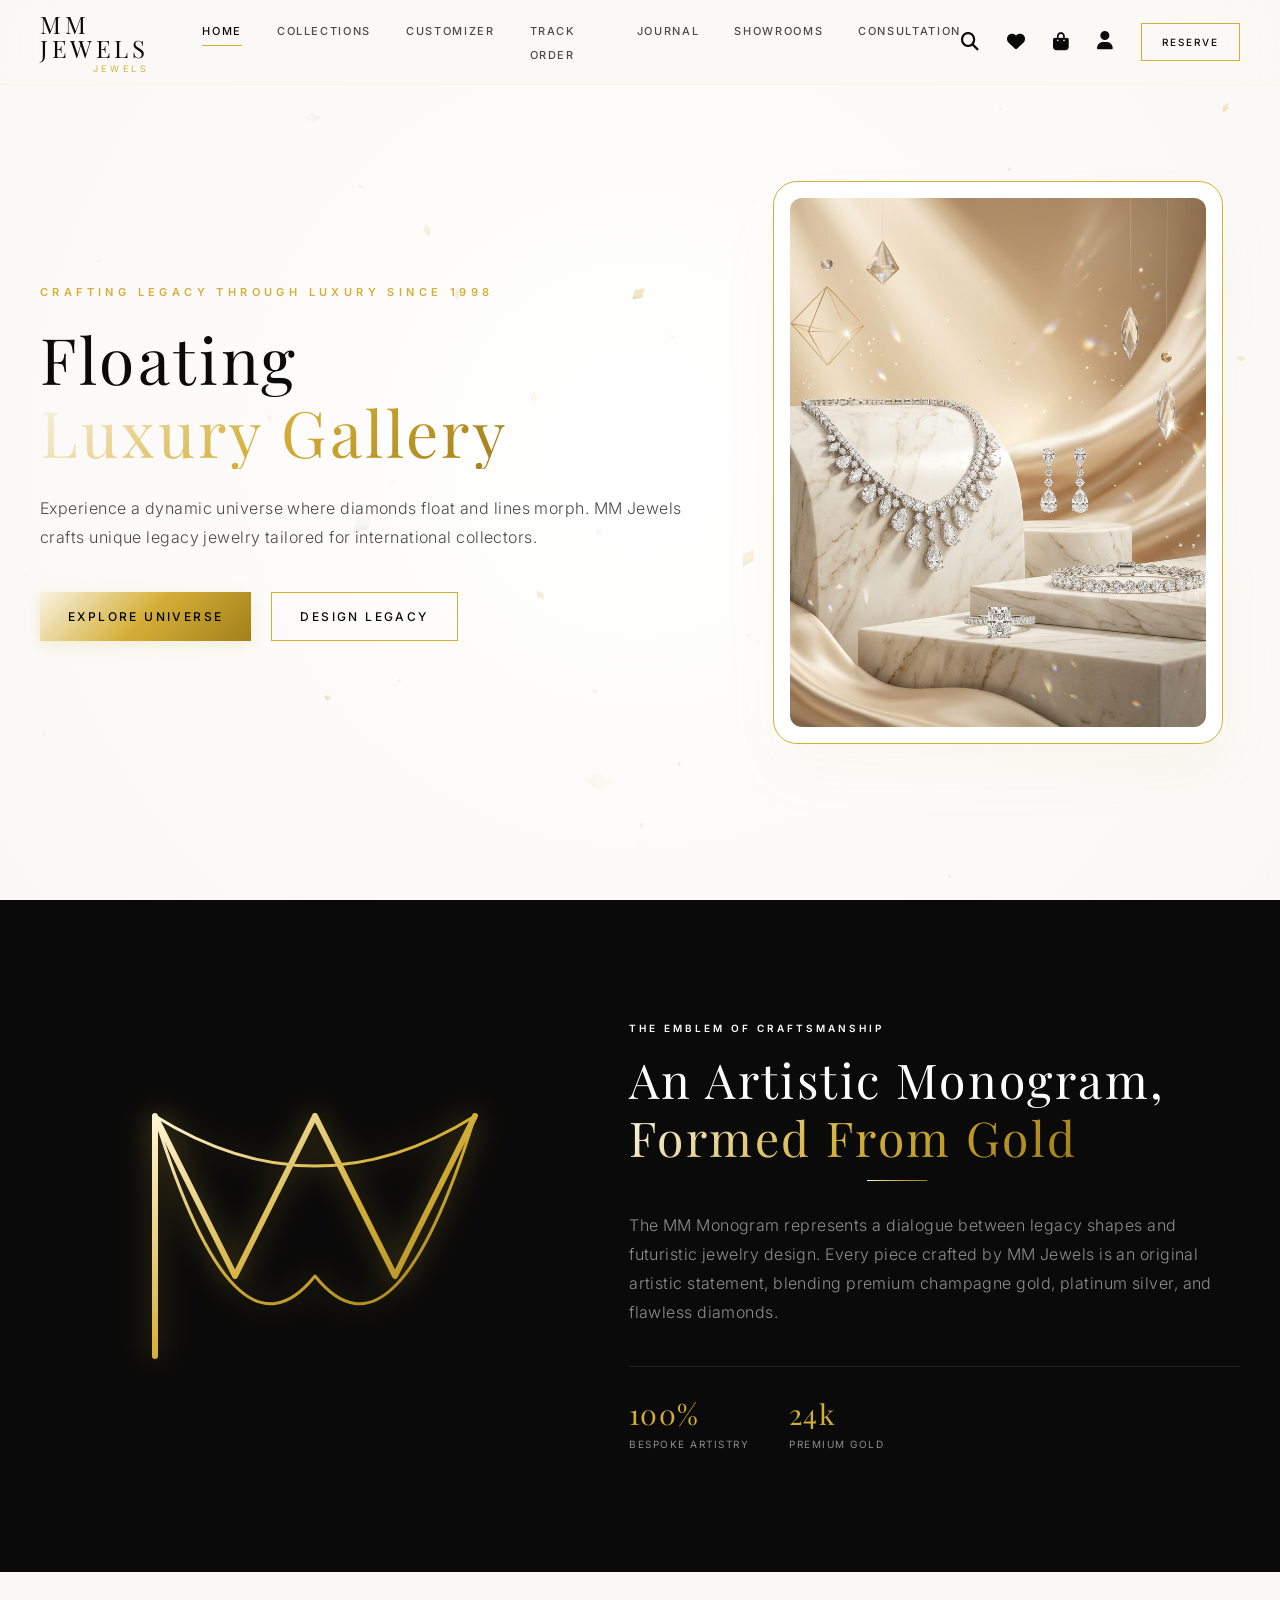
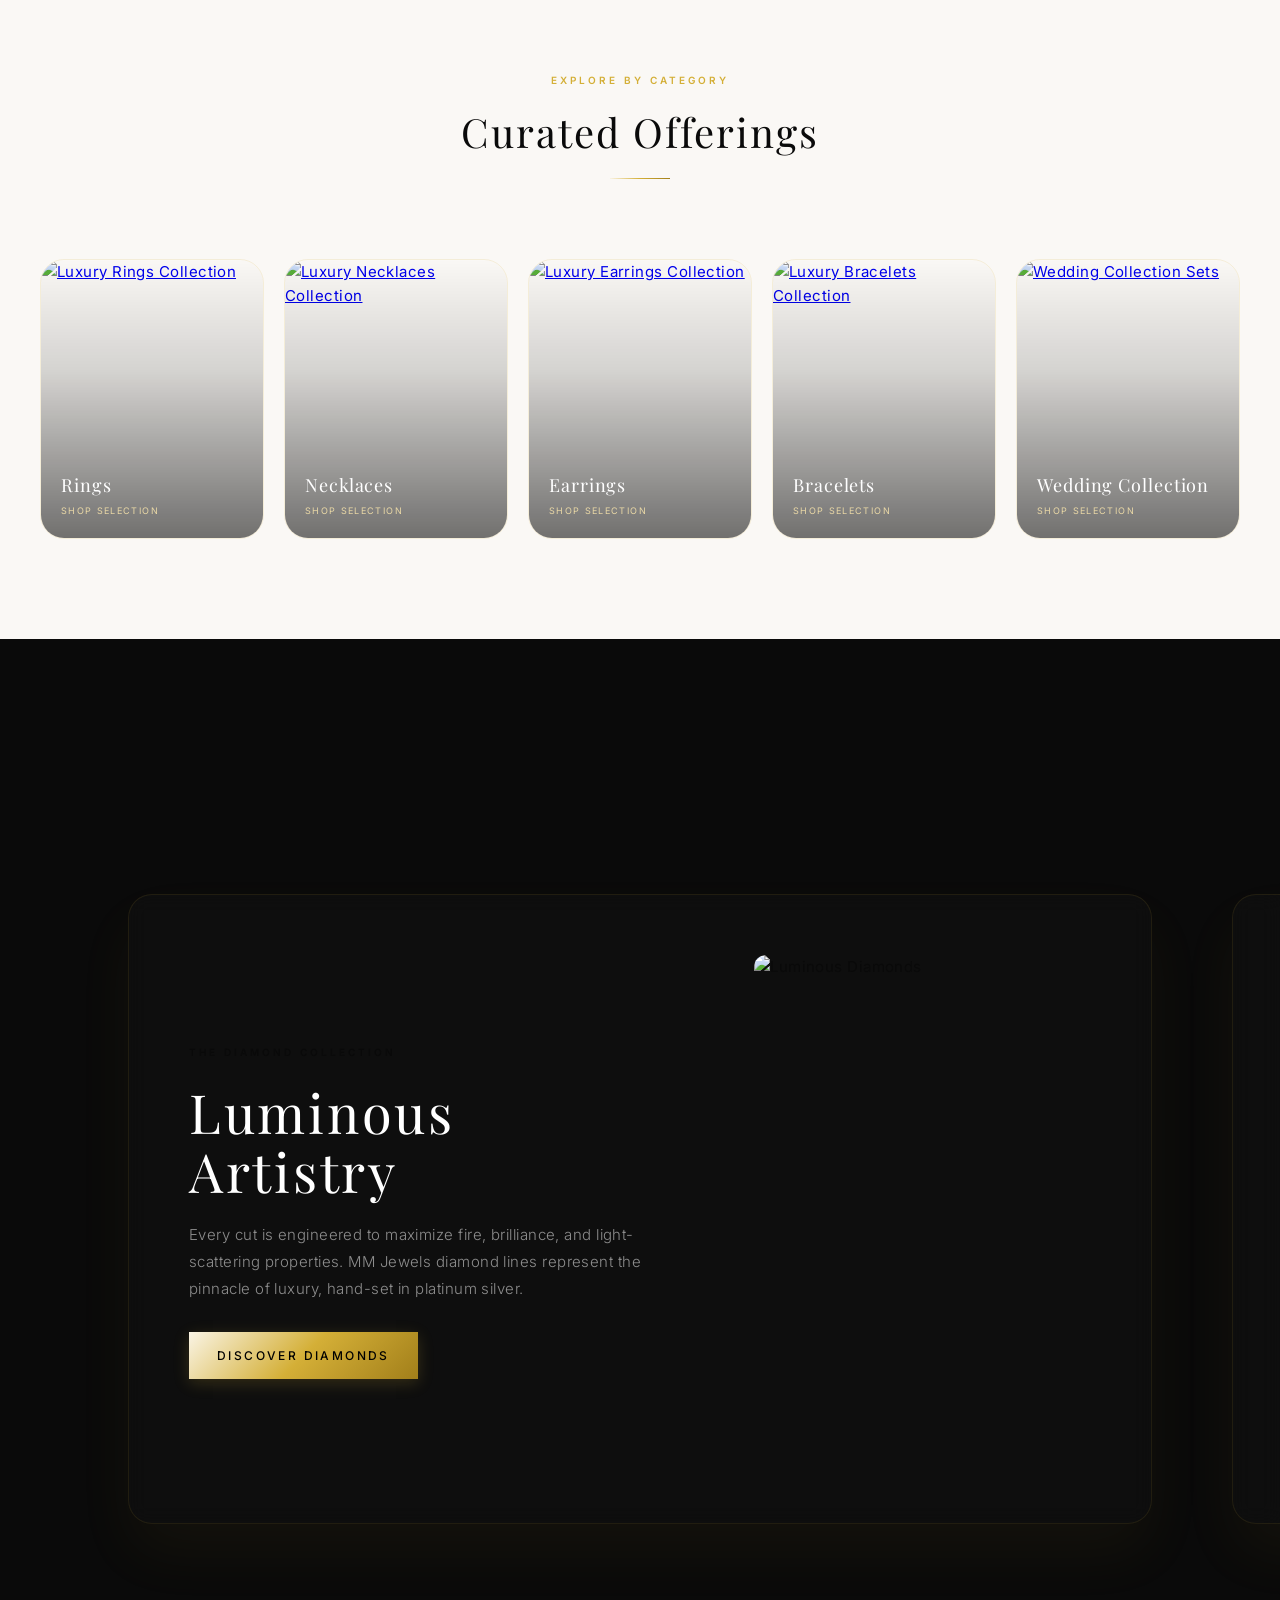
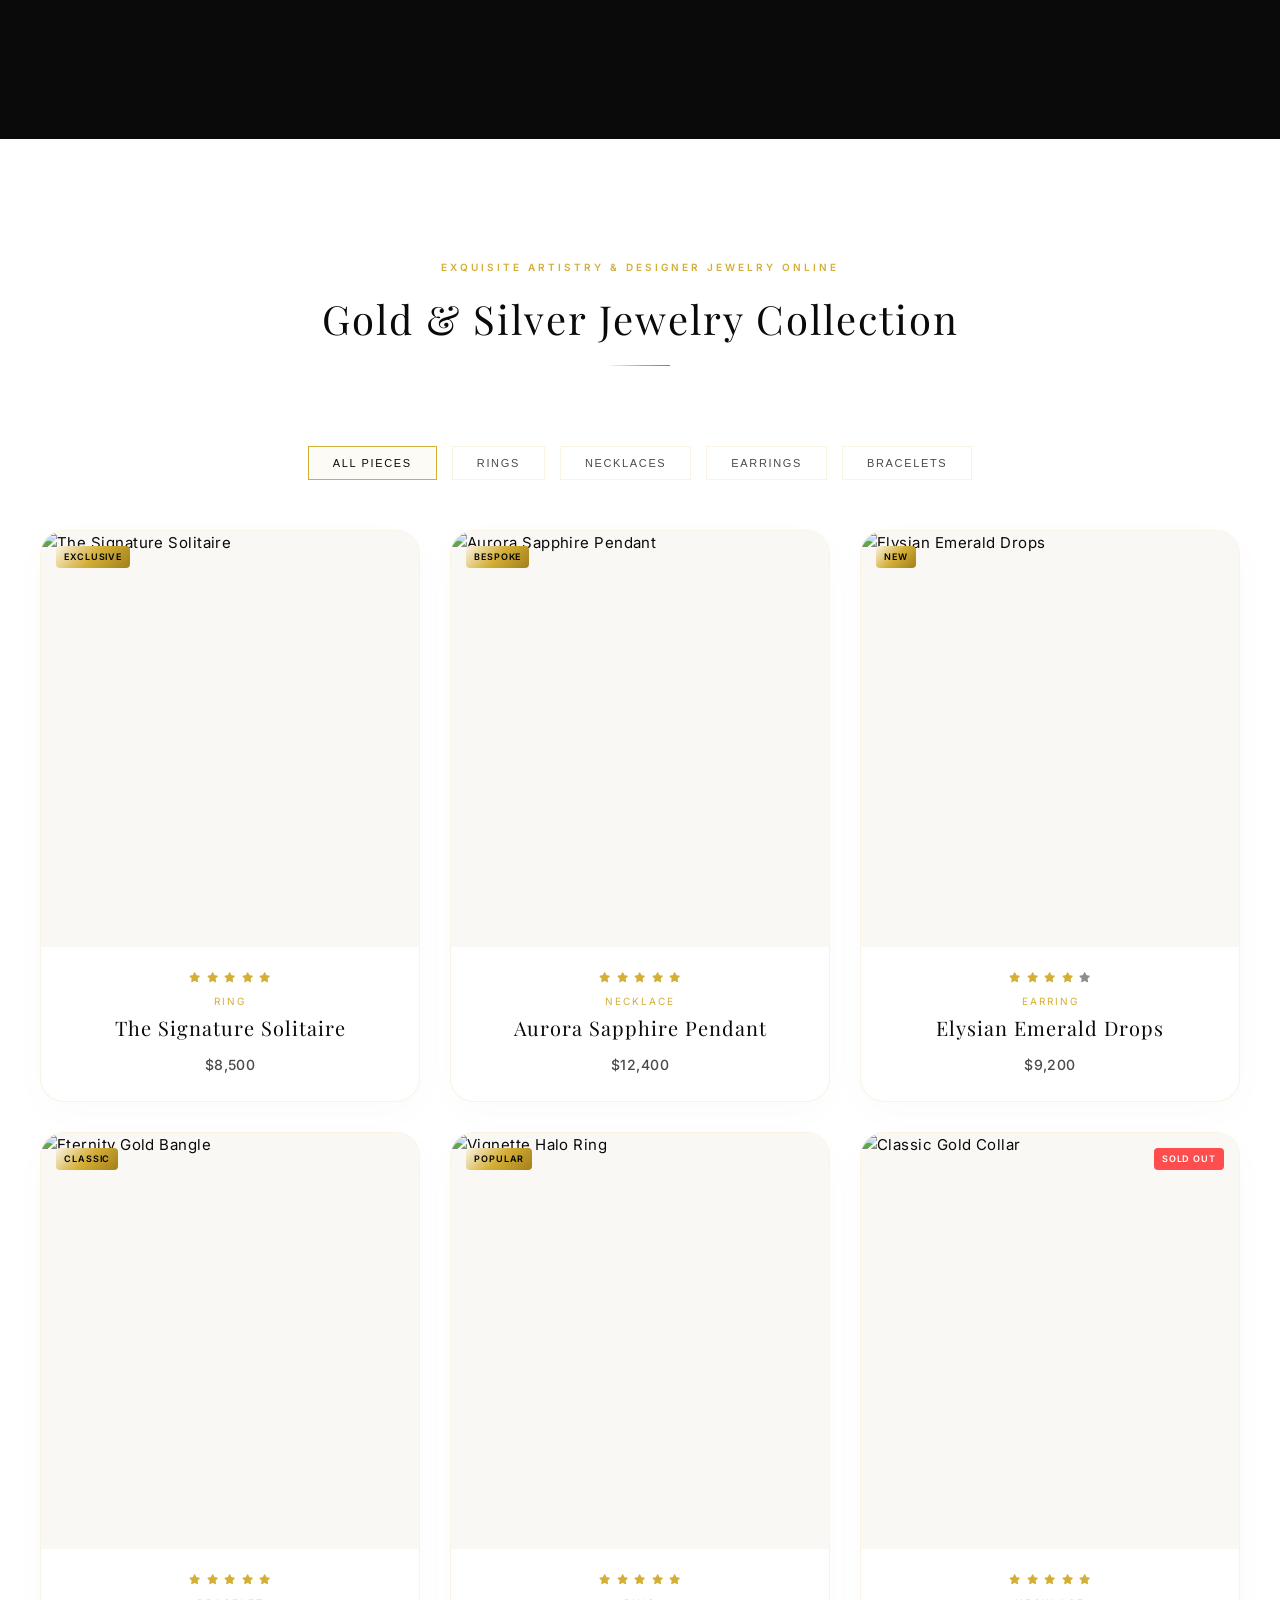
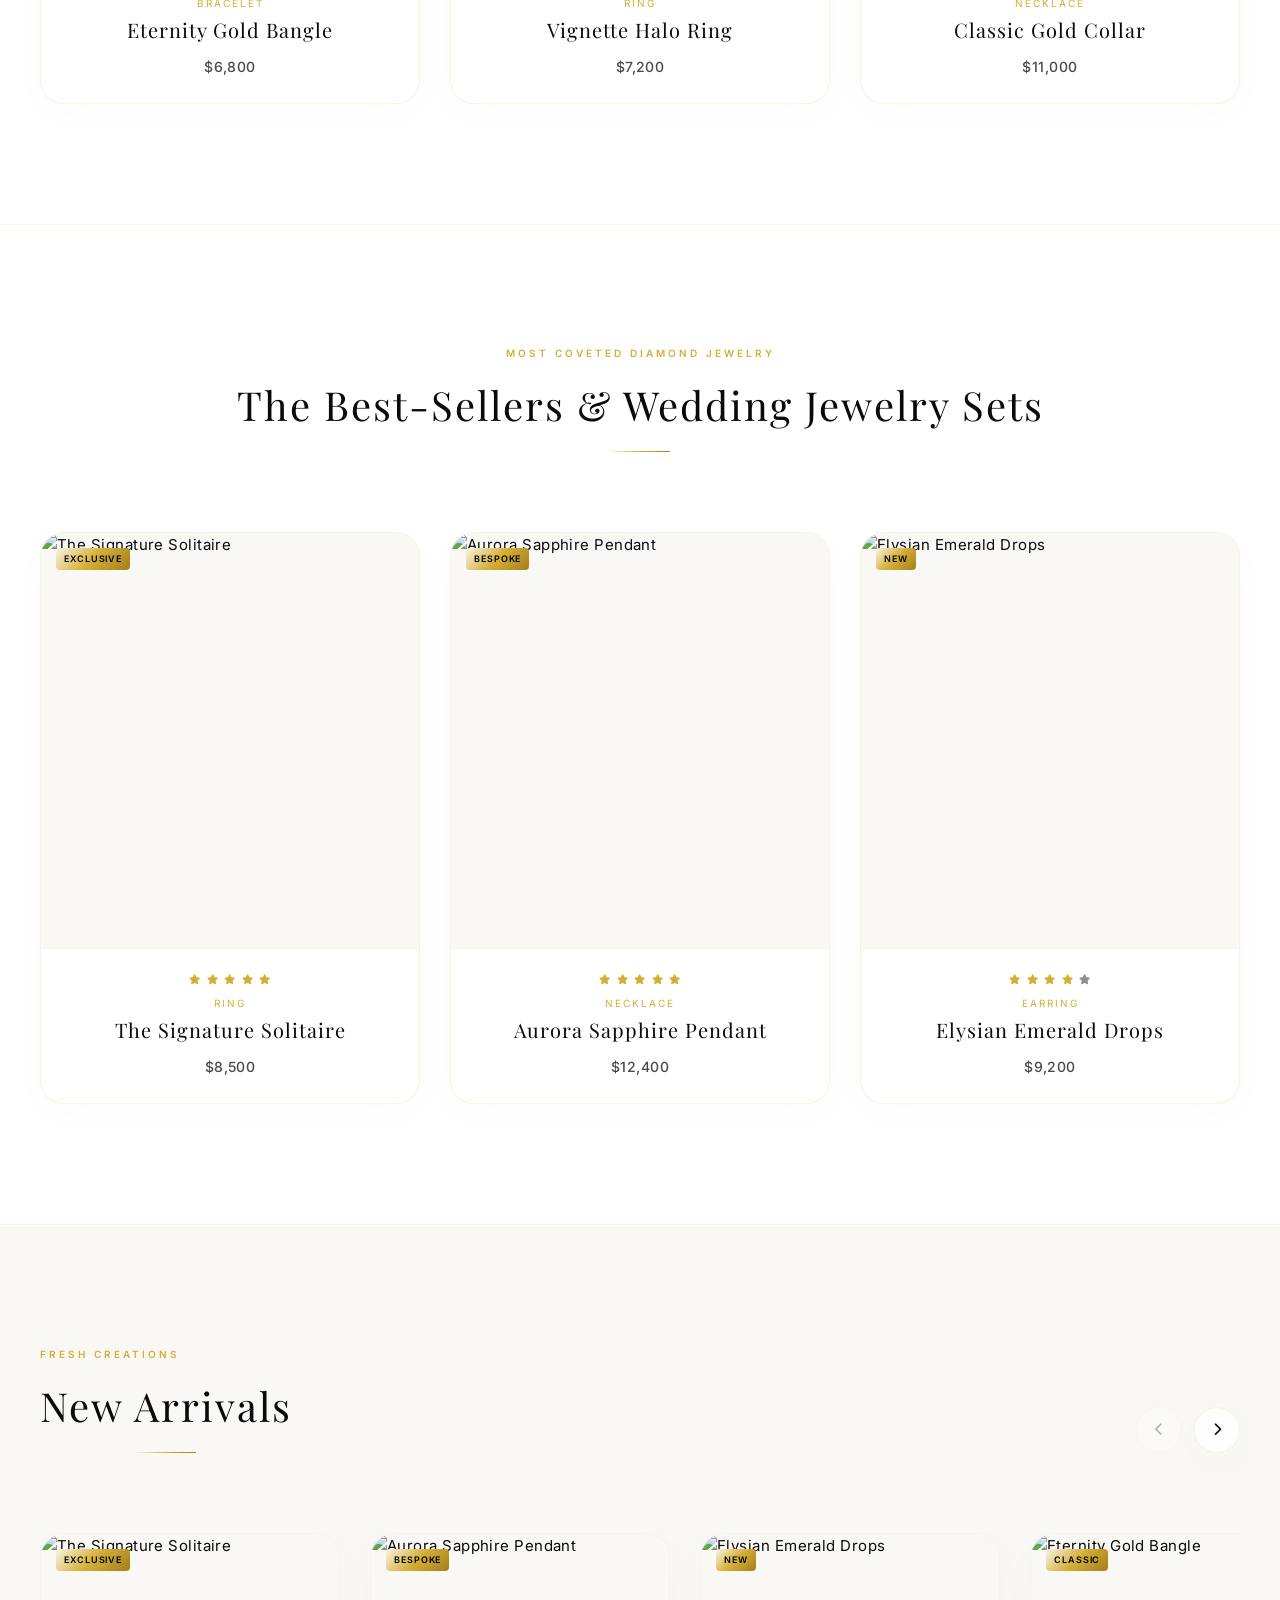
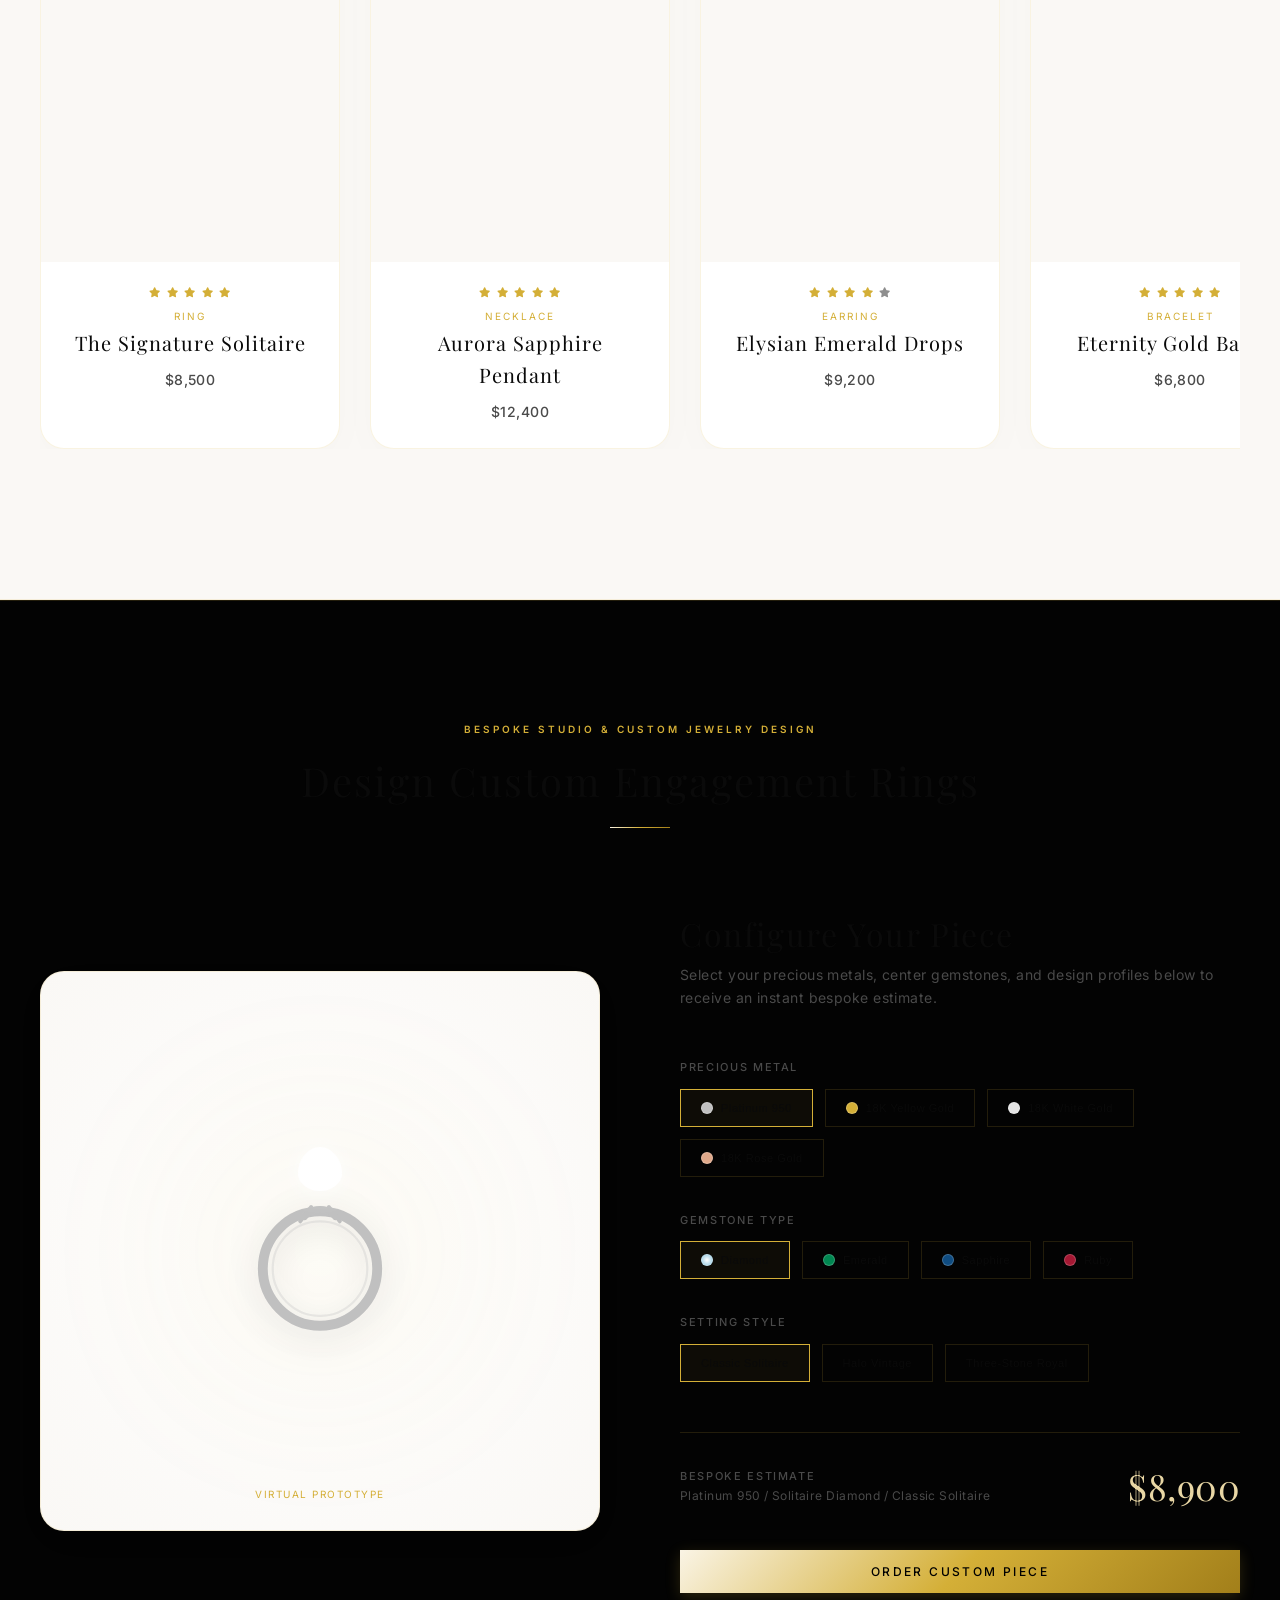
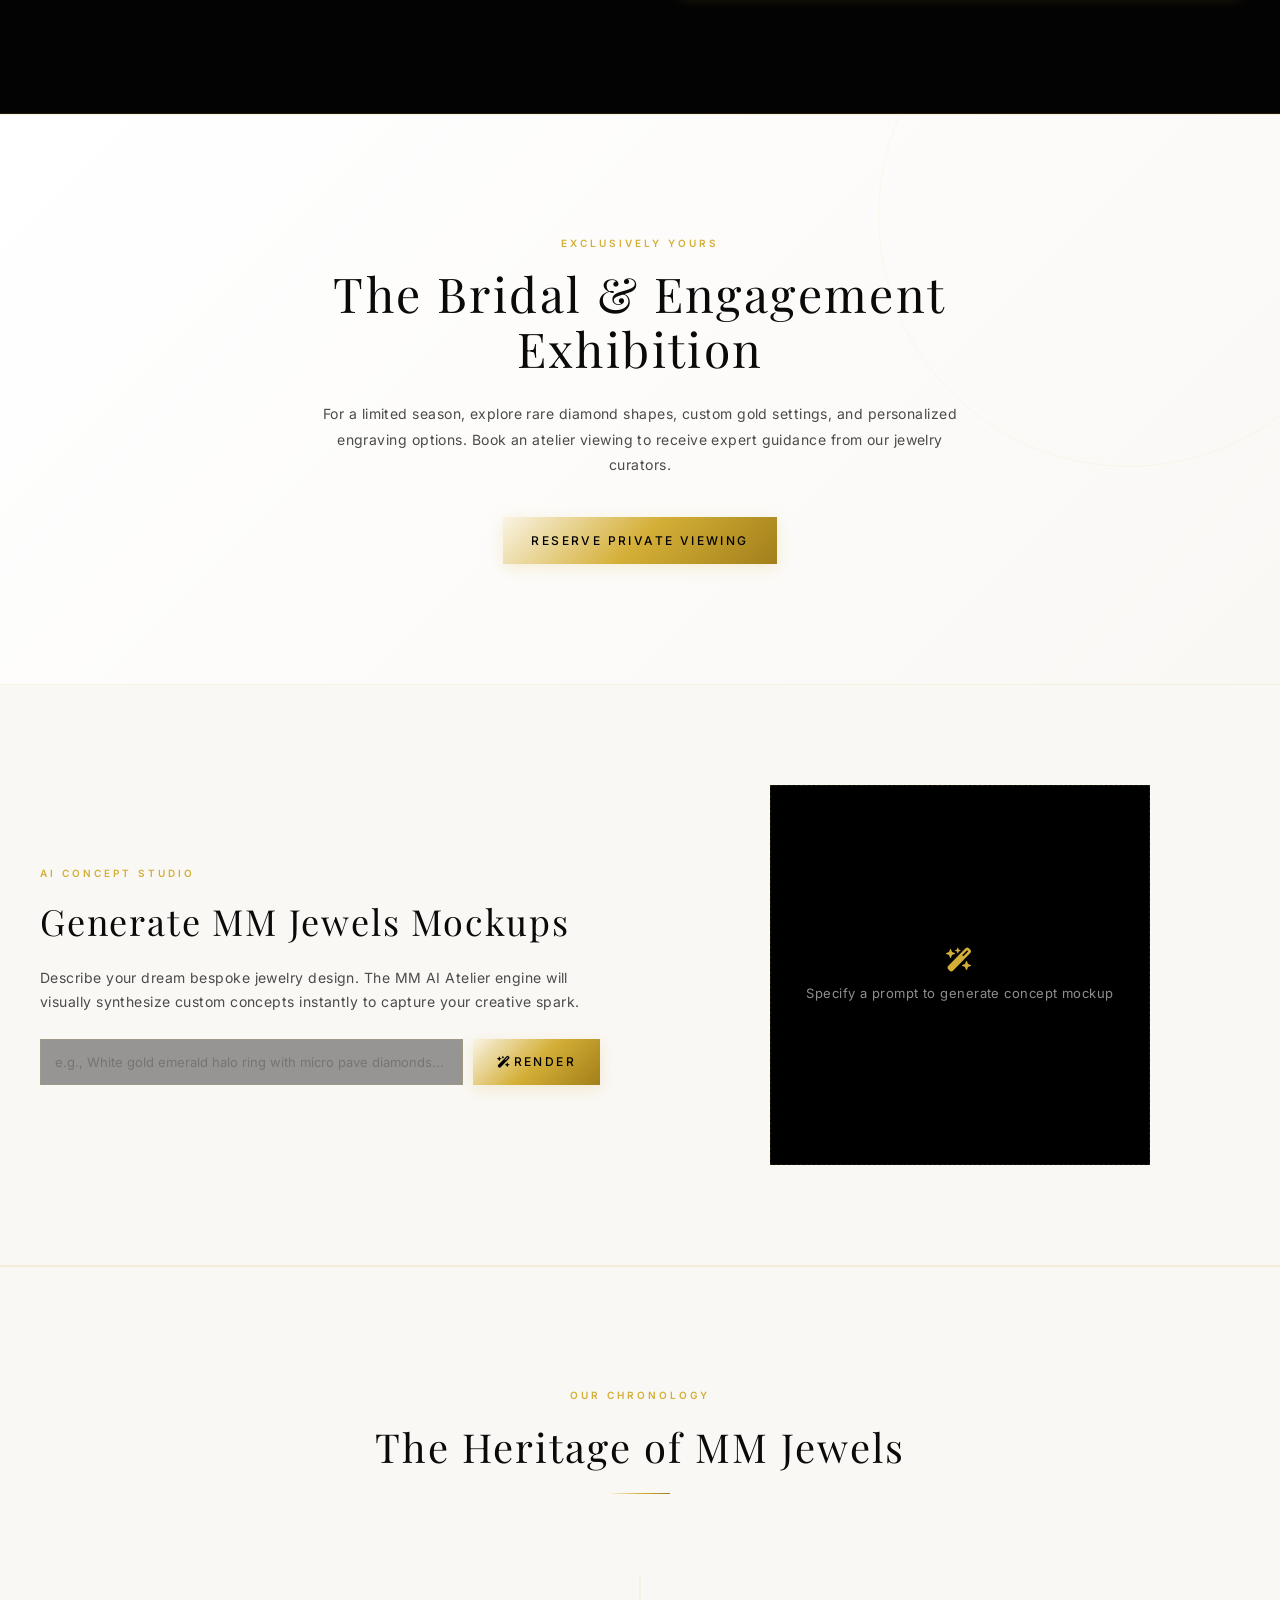
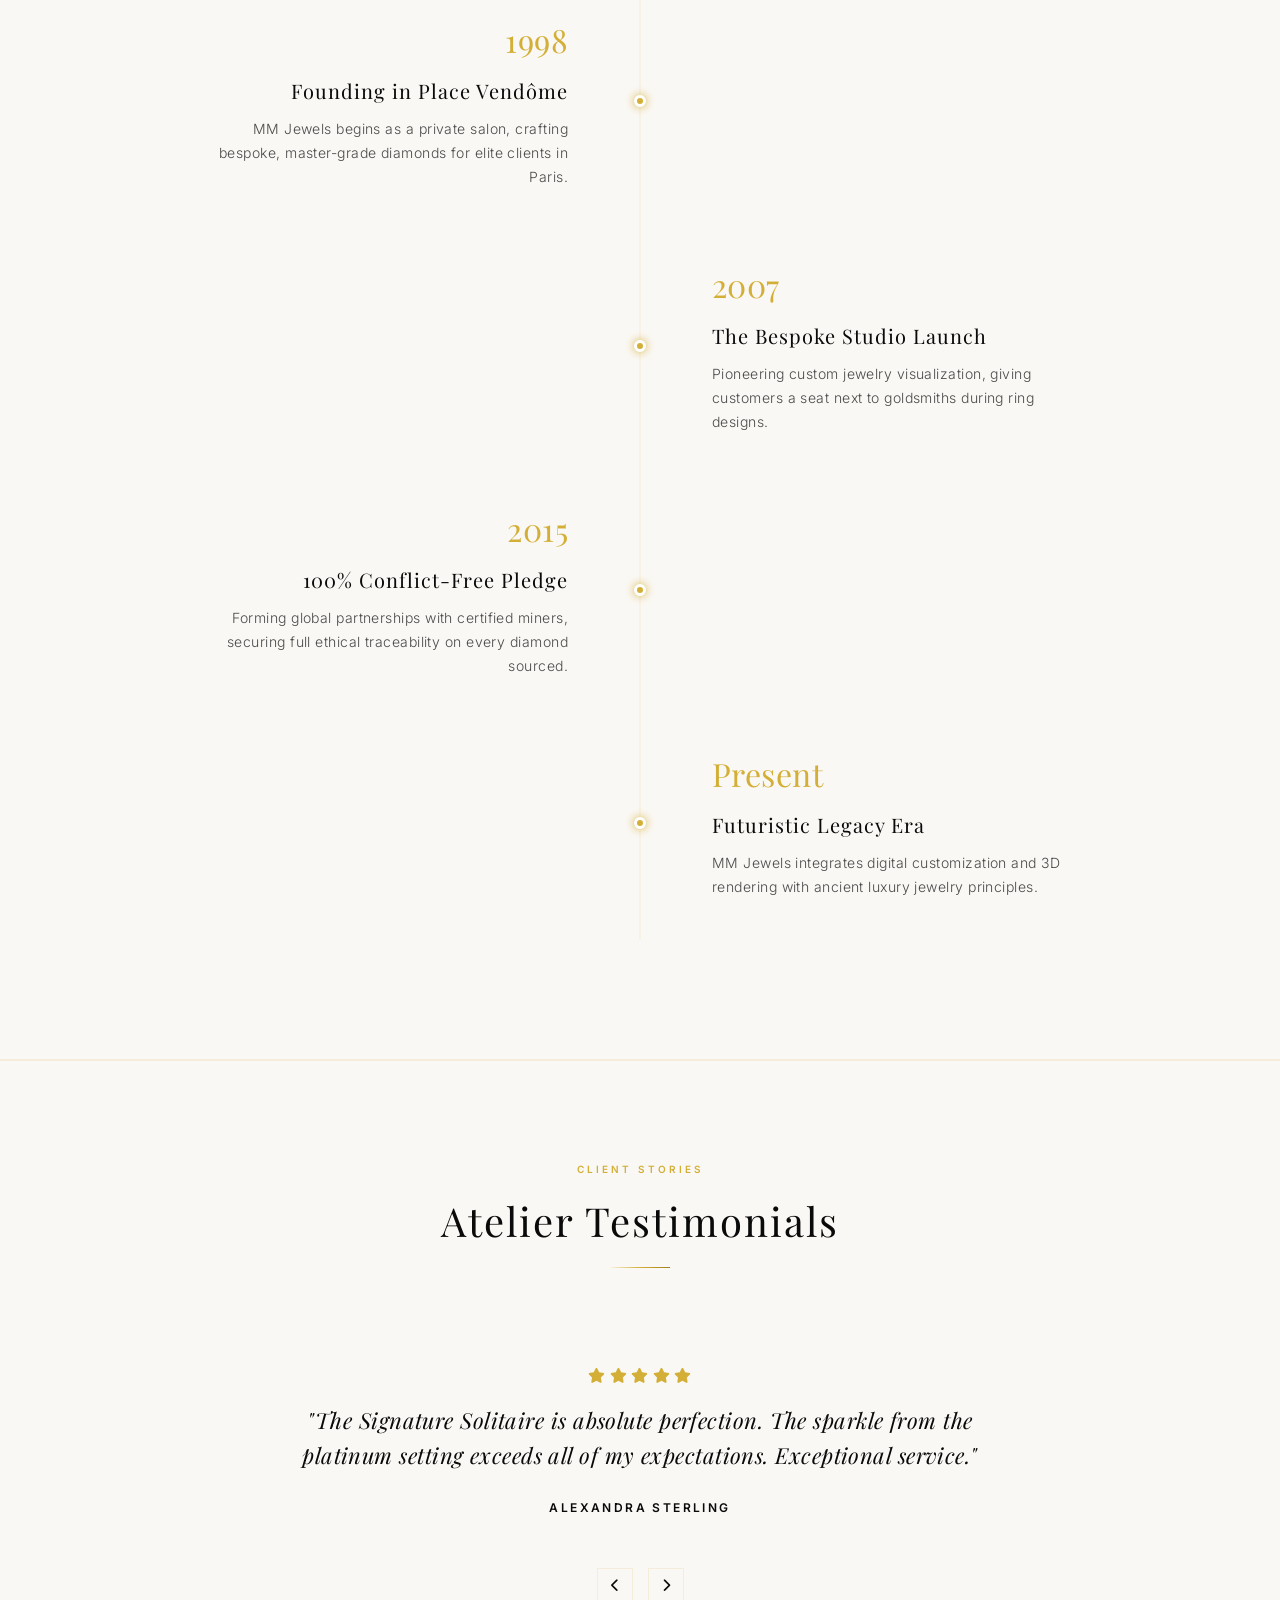
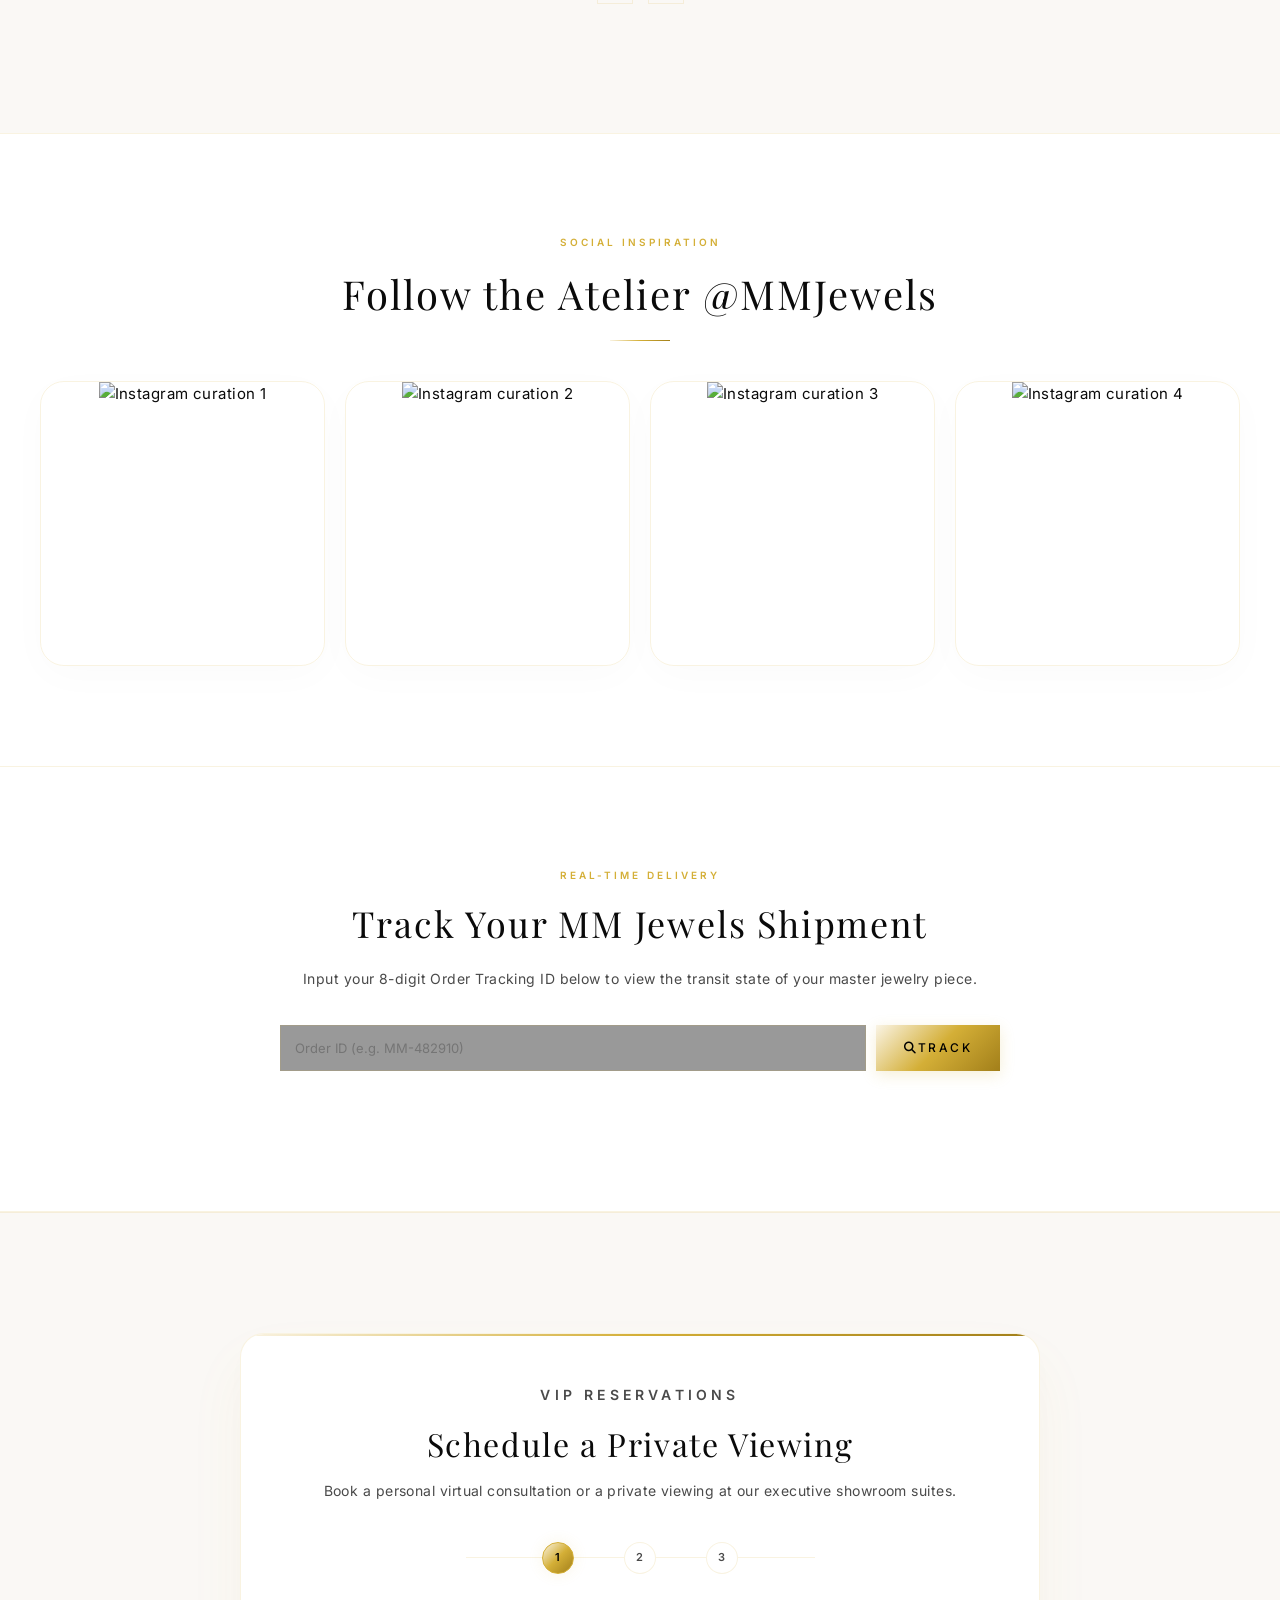
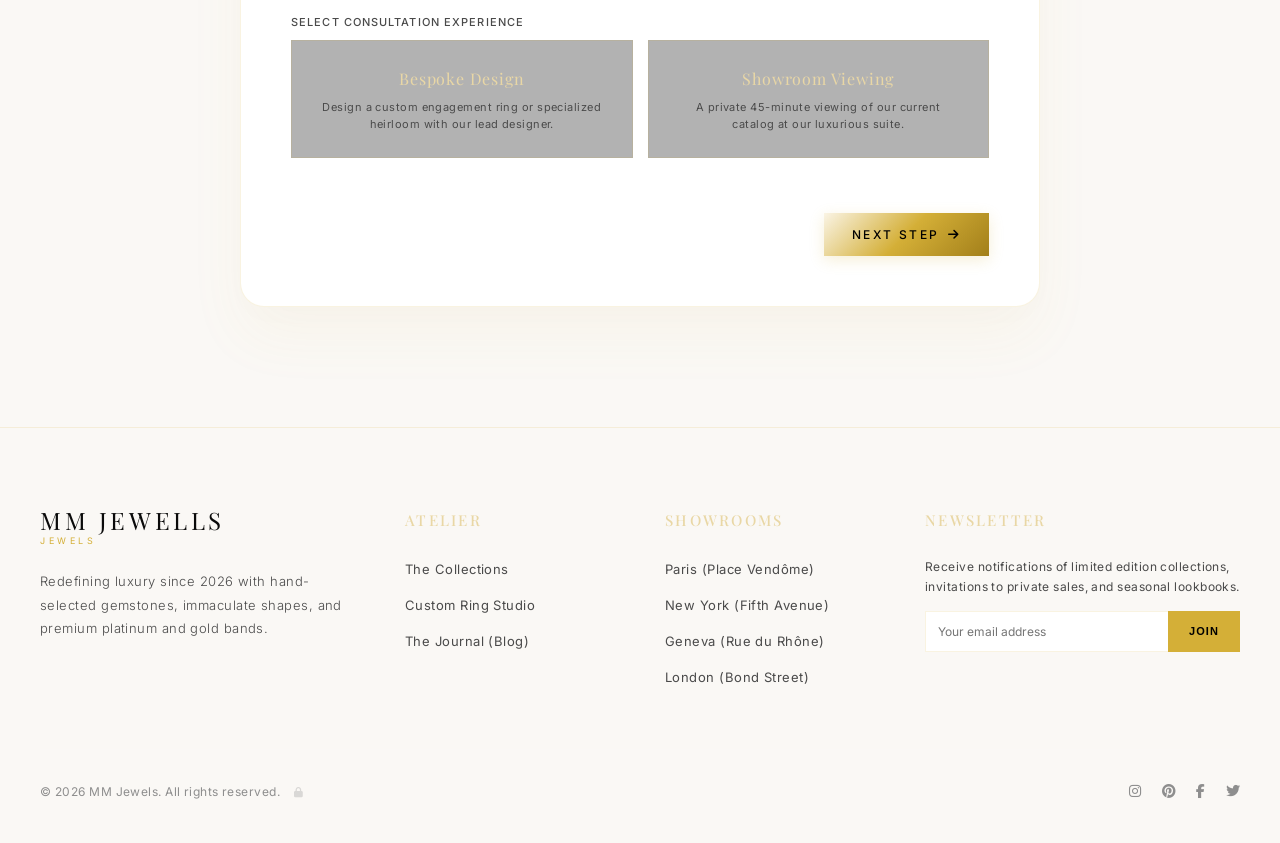
==== commit bf47a6e0: "Update: Change footer brand founding year to 2026 and completely remove Atelier Showrooms option" ====
--- a/index.html
+++ b/index.html
@@ -834,7 +834,7 @@
             MM JEWELLS
             <span>JEWELS</span>
           </a>
-          <p id="footer-about-txt">Redefining luxury since 1998 with hand-selected gemstones, immaculate shapes, and premium platinum and gold bands.</p>
+          <p id="footer-about-txt">Redefining luxury since 2026 with hand-selected gemstones, immaculate shapes, and premium platinum and gold bands.</p>
         </div>
         
         <div class="footer-col">
@@ -843,7 +843,6 @@
             <li><a href="#collections">The Collections</a></li>
             <li><a href="#customizer">Custom Ring Studio</a></li>
             <li><a href="blog.html">The Journal (Blog)</a></li>
-            <li><a href="showrooms.html">Atelier Showrooms</a></li>
           </ul>
         </div>
         
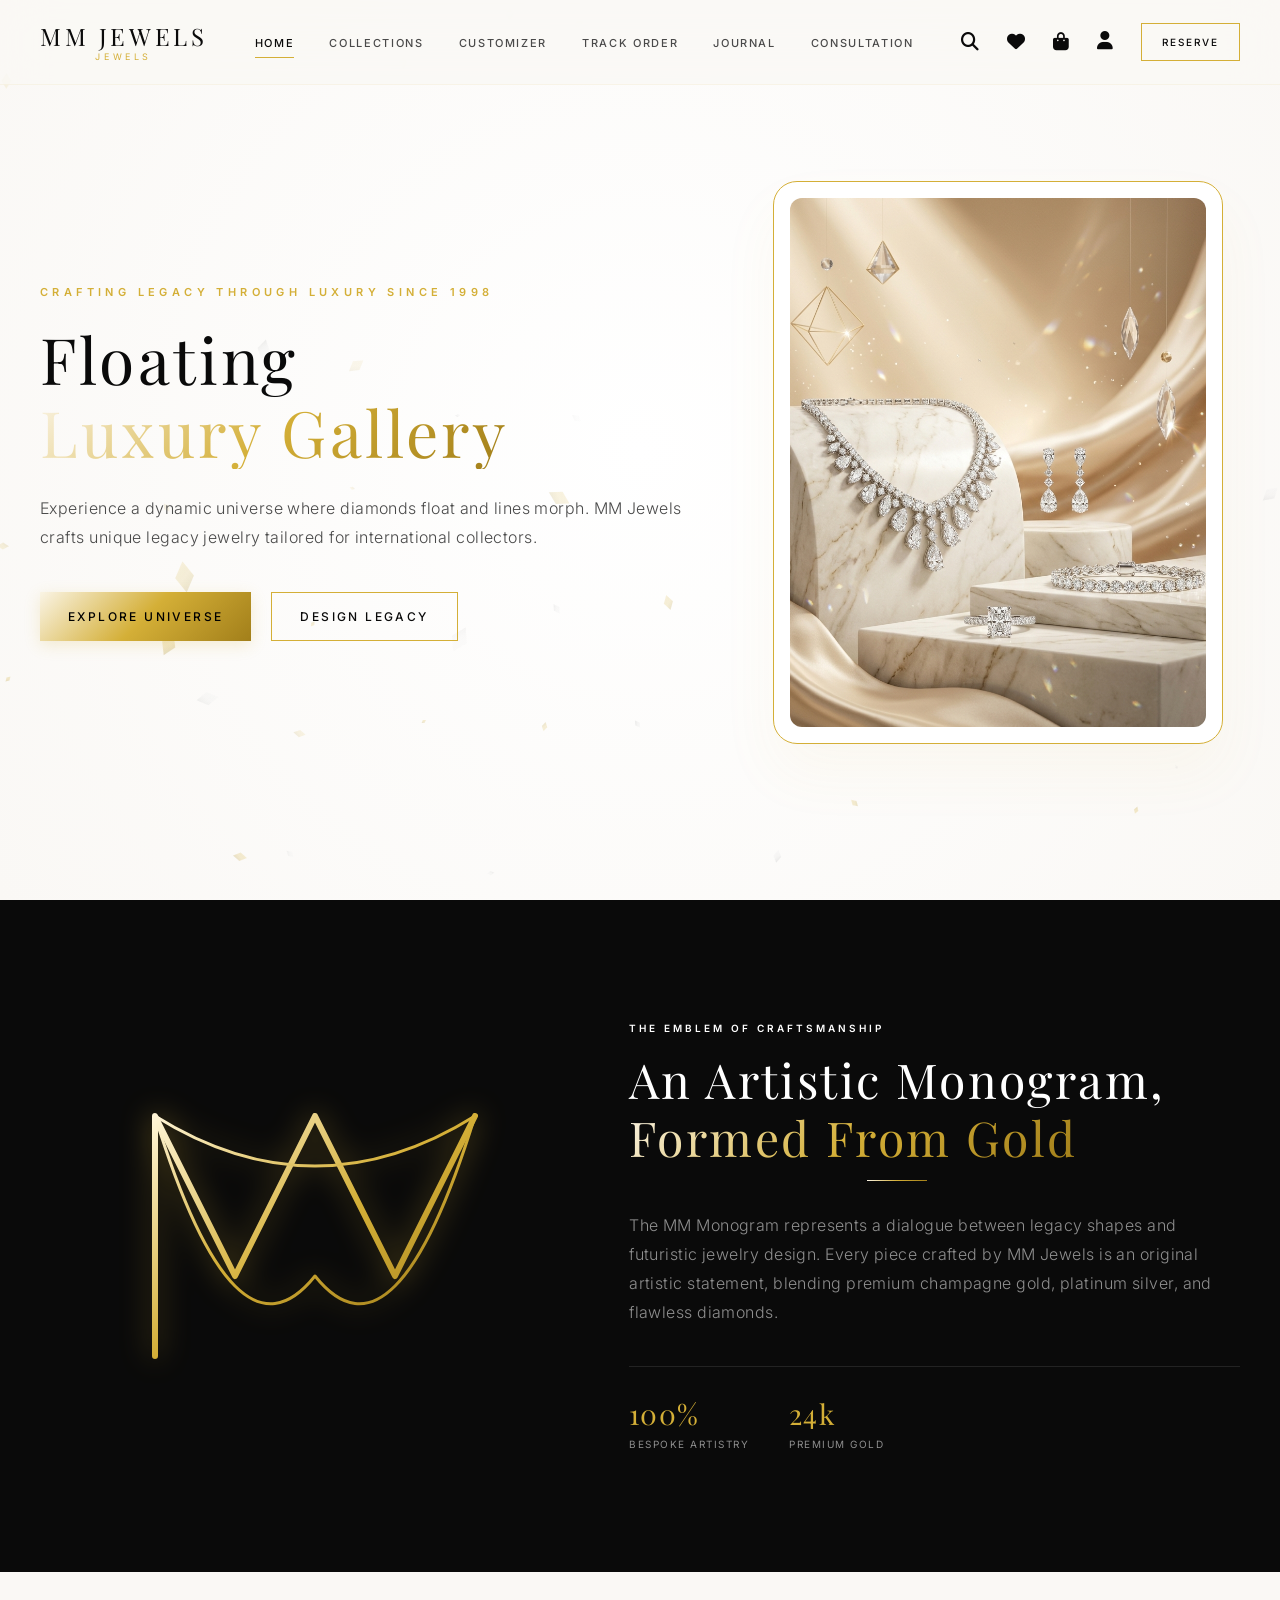
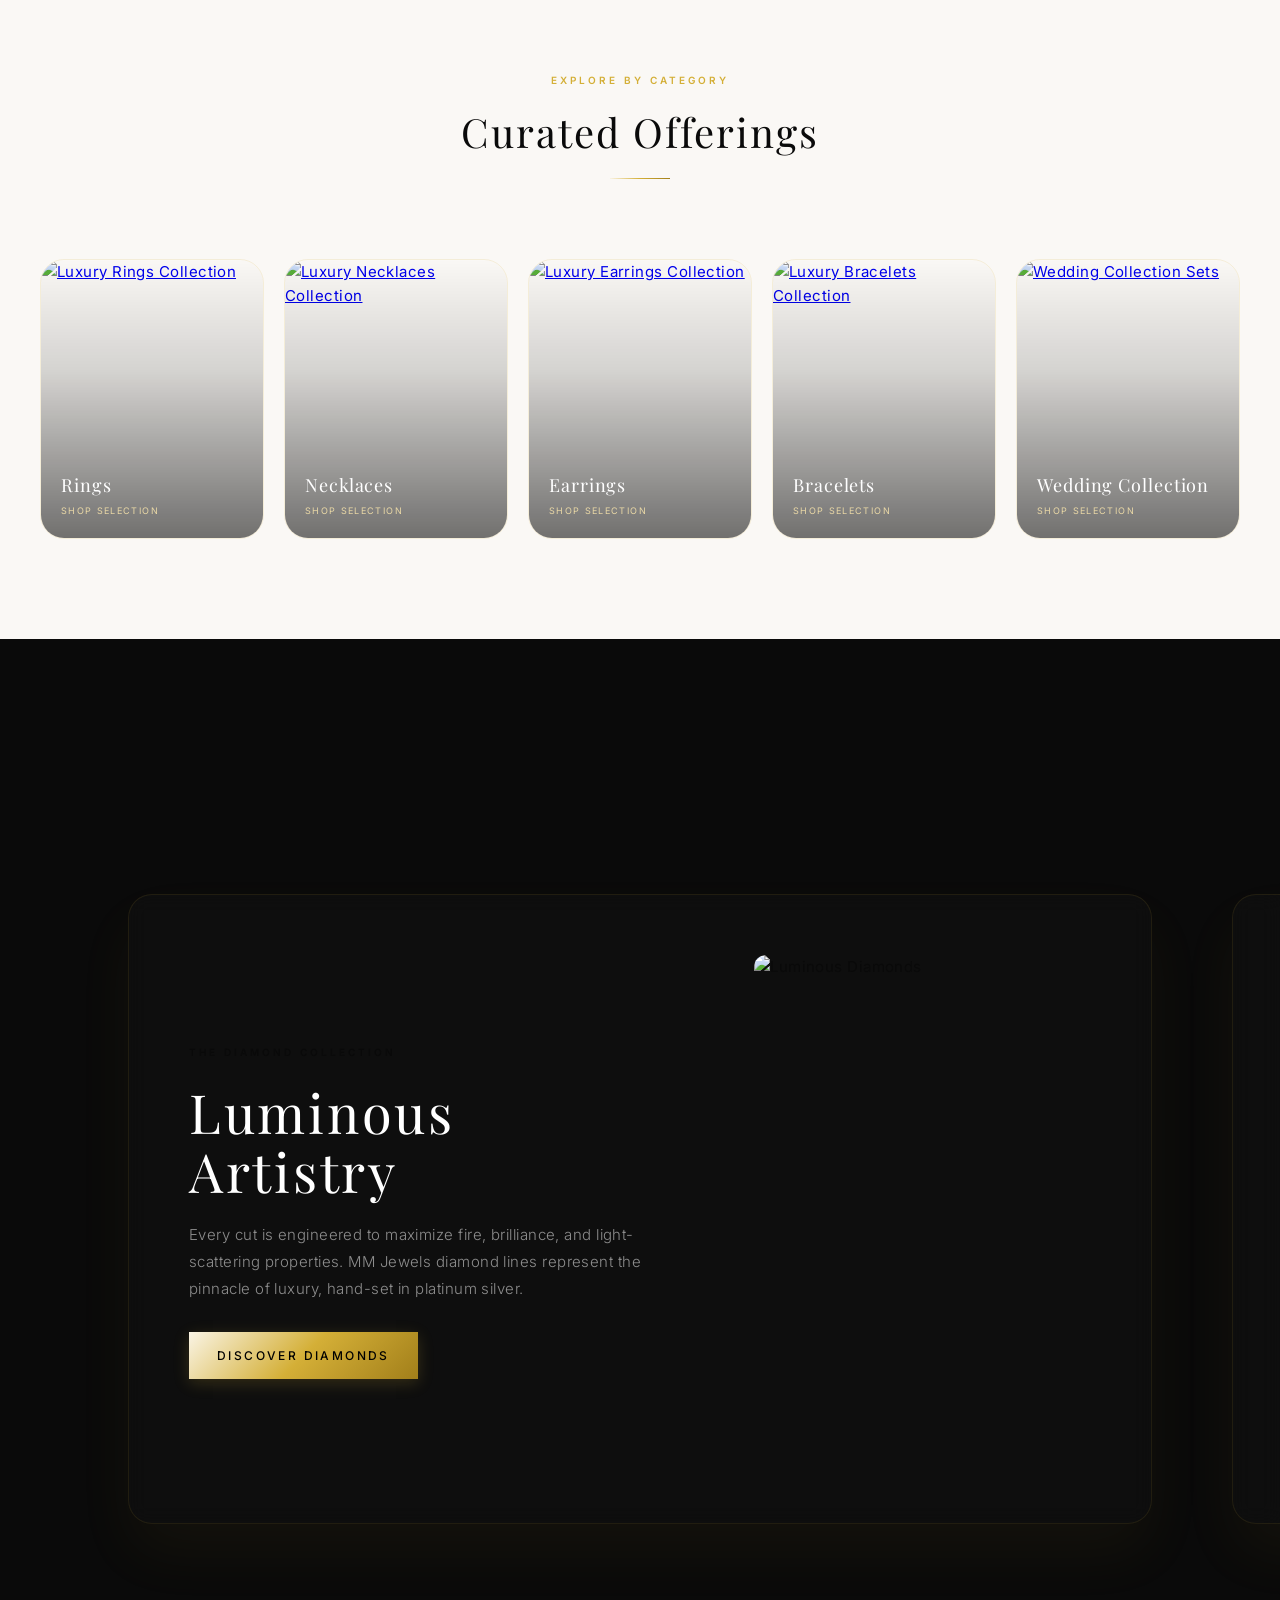
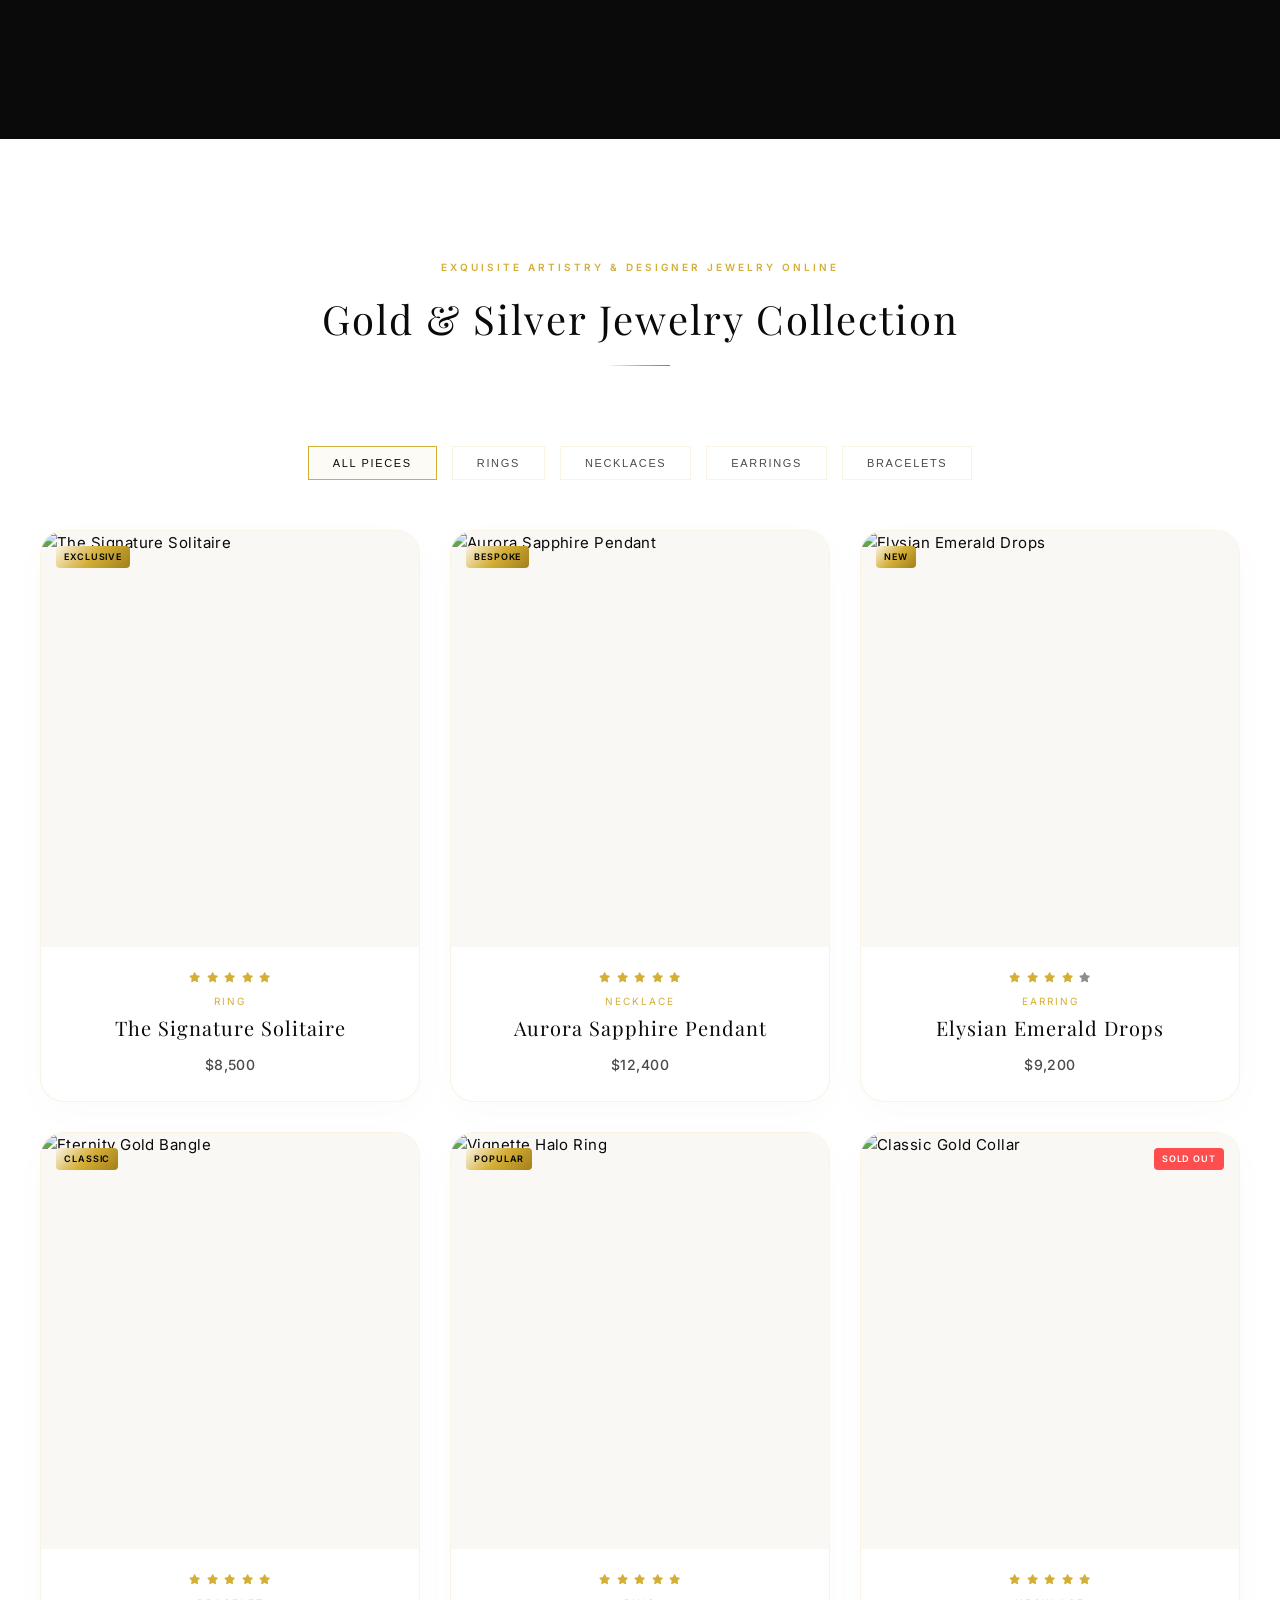
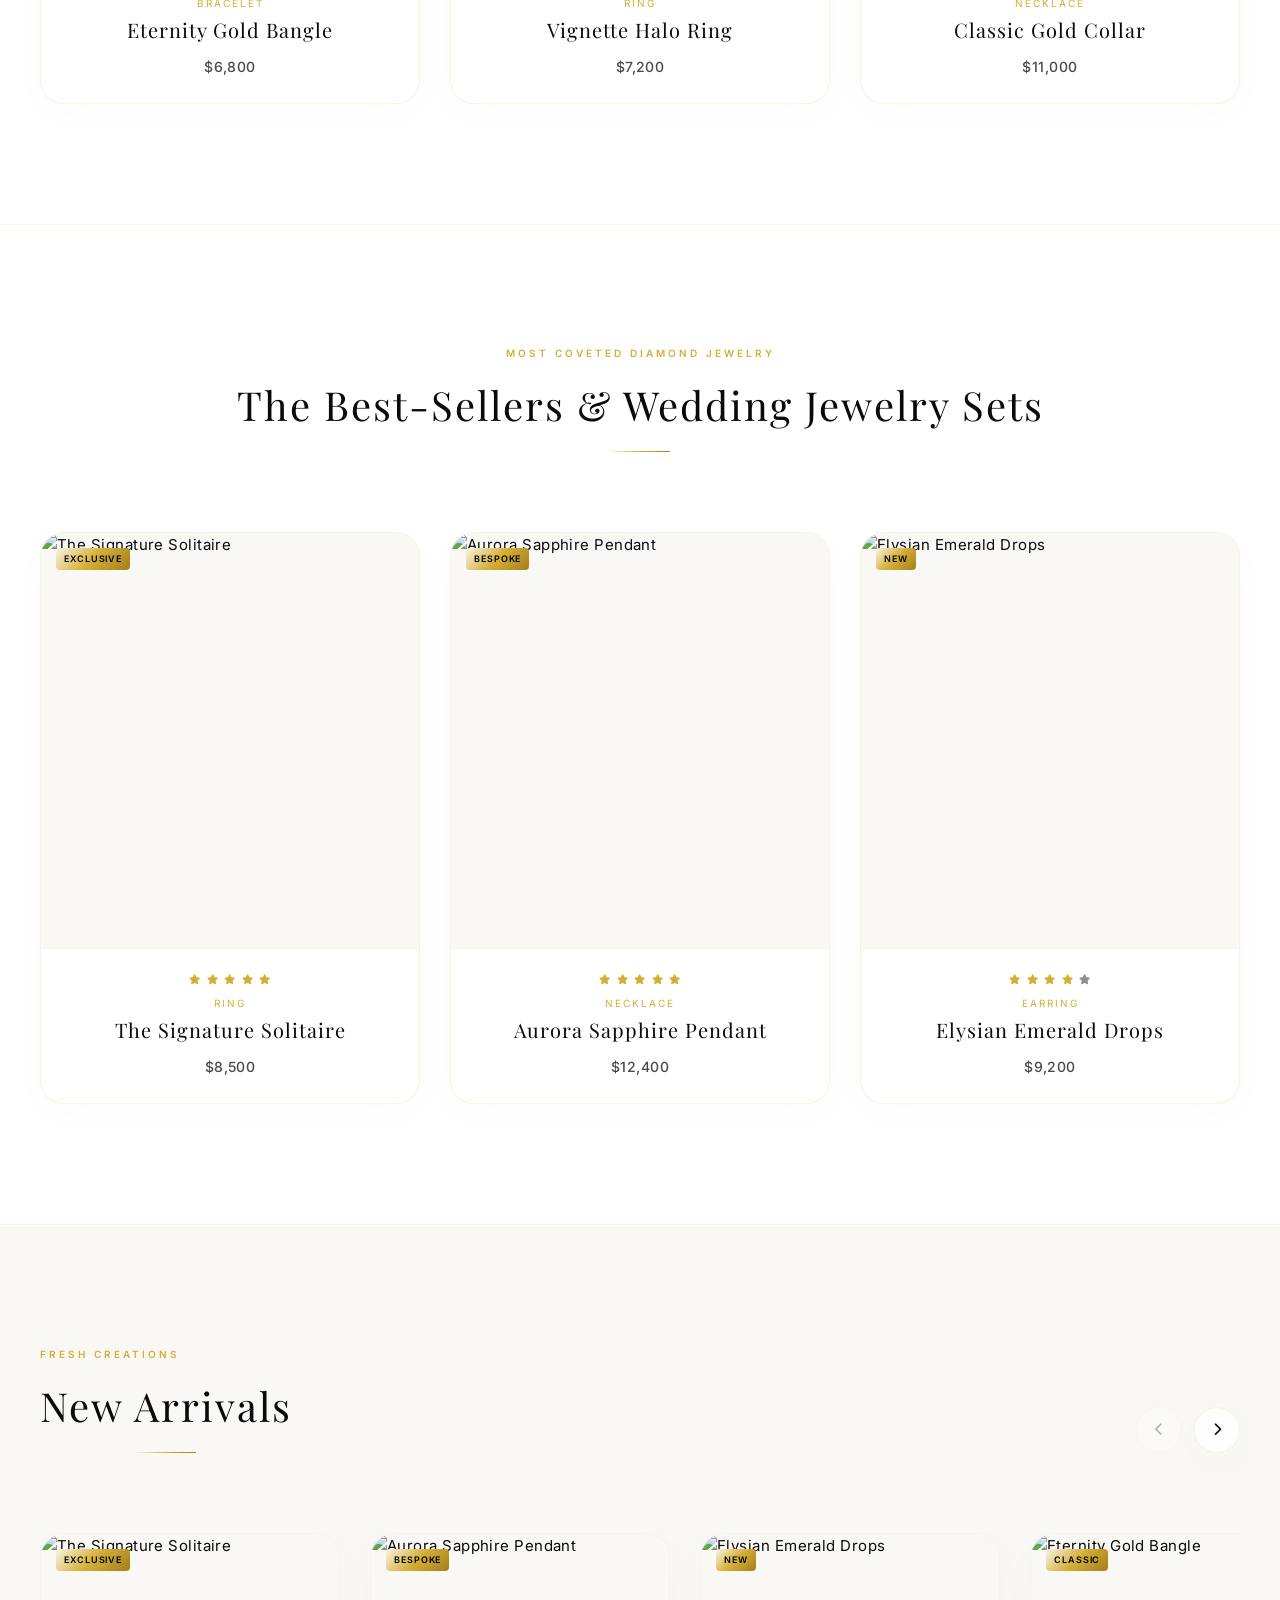
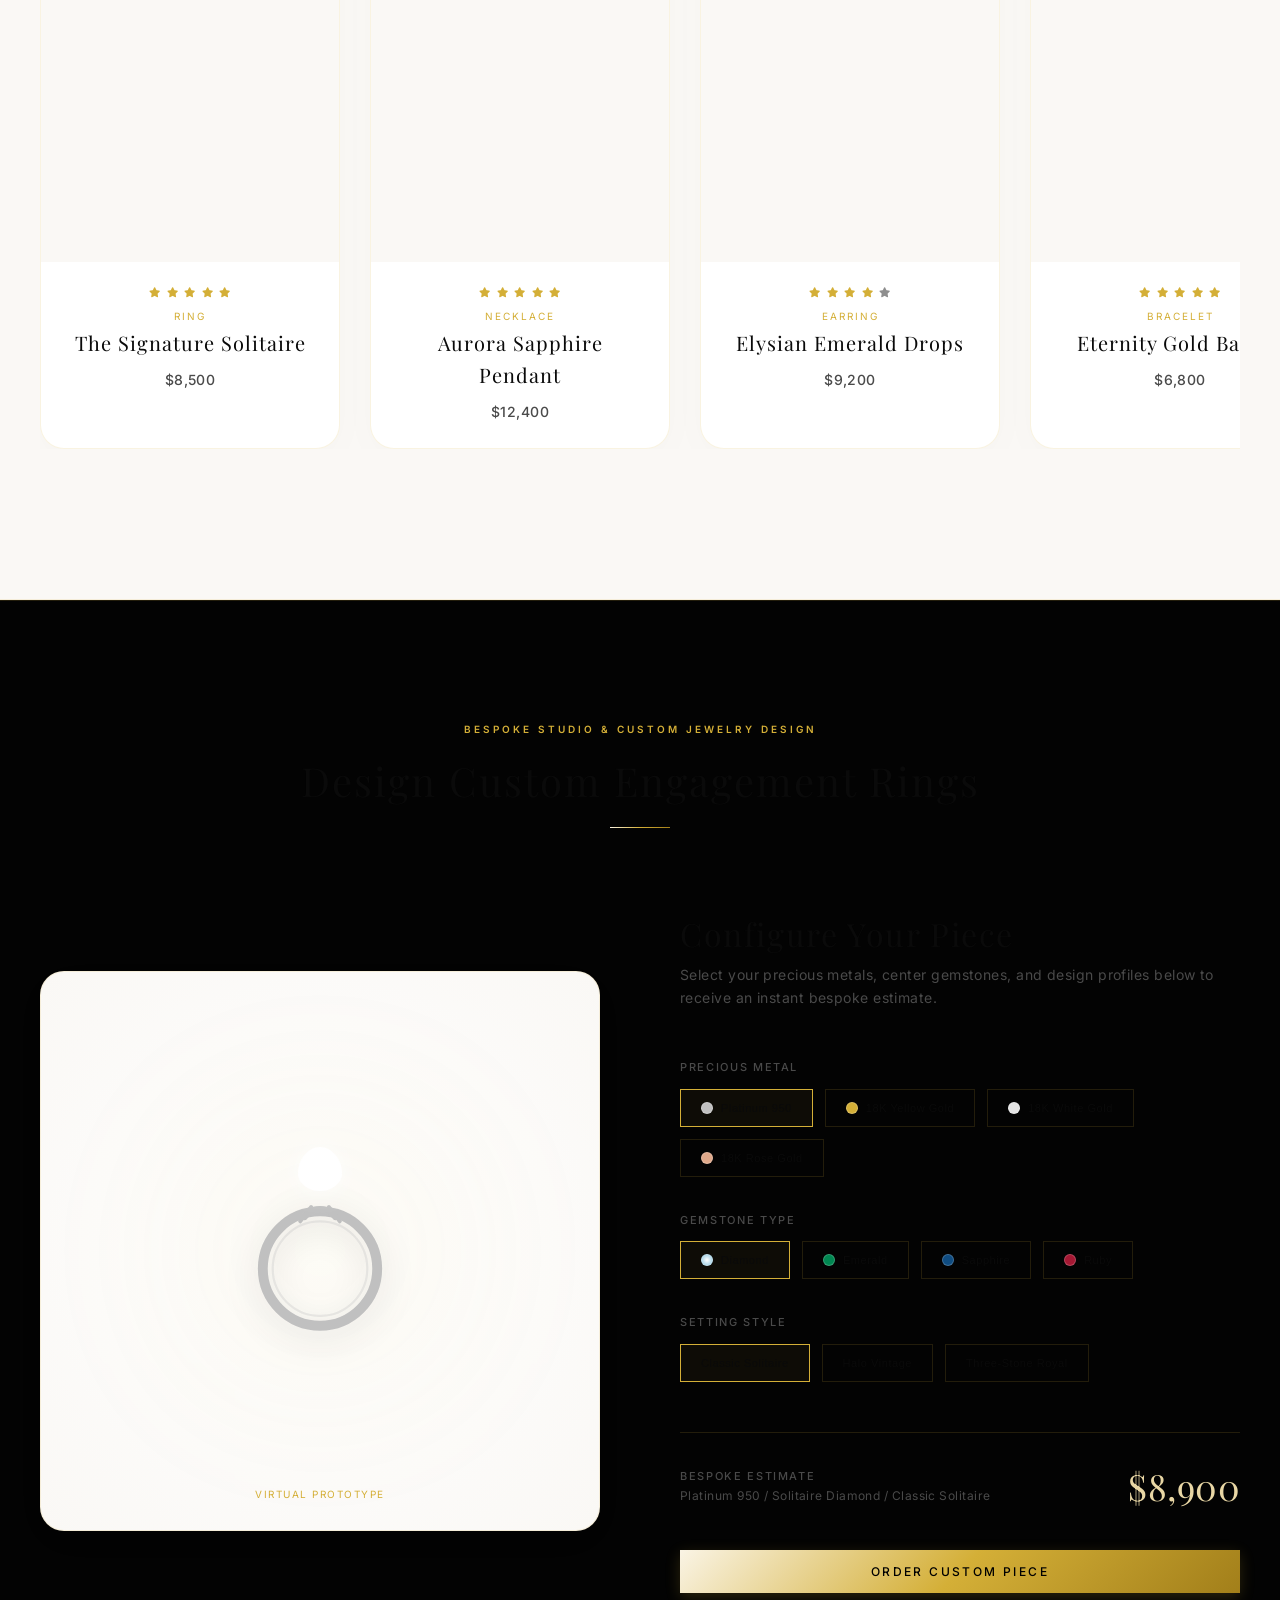
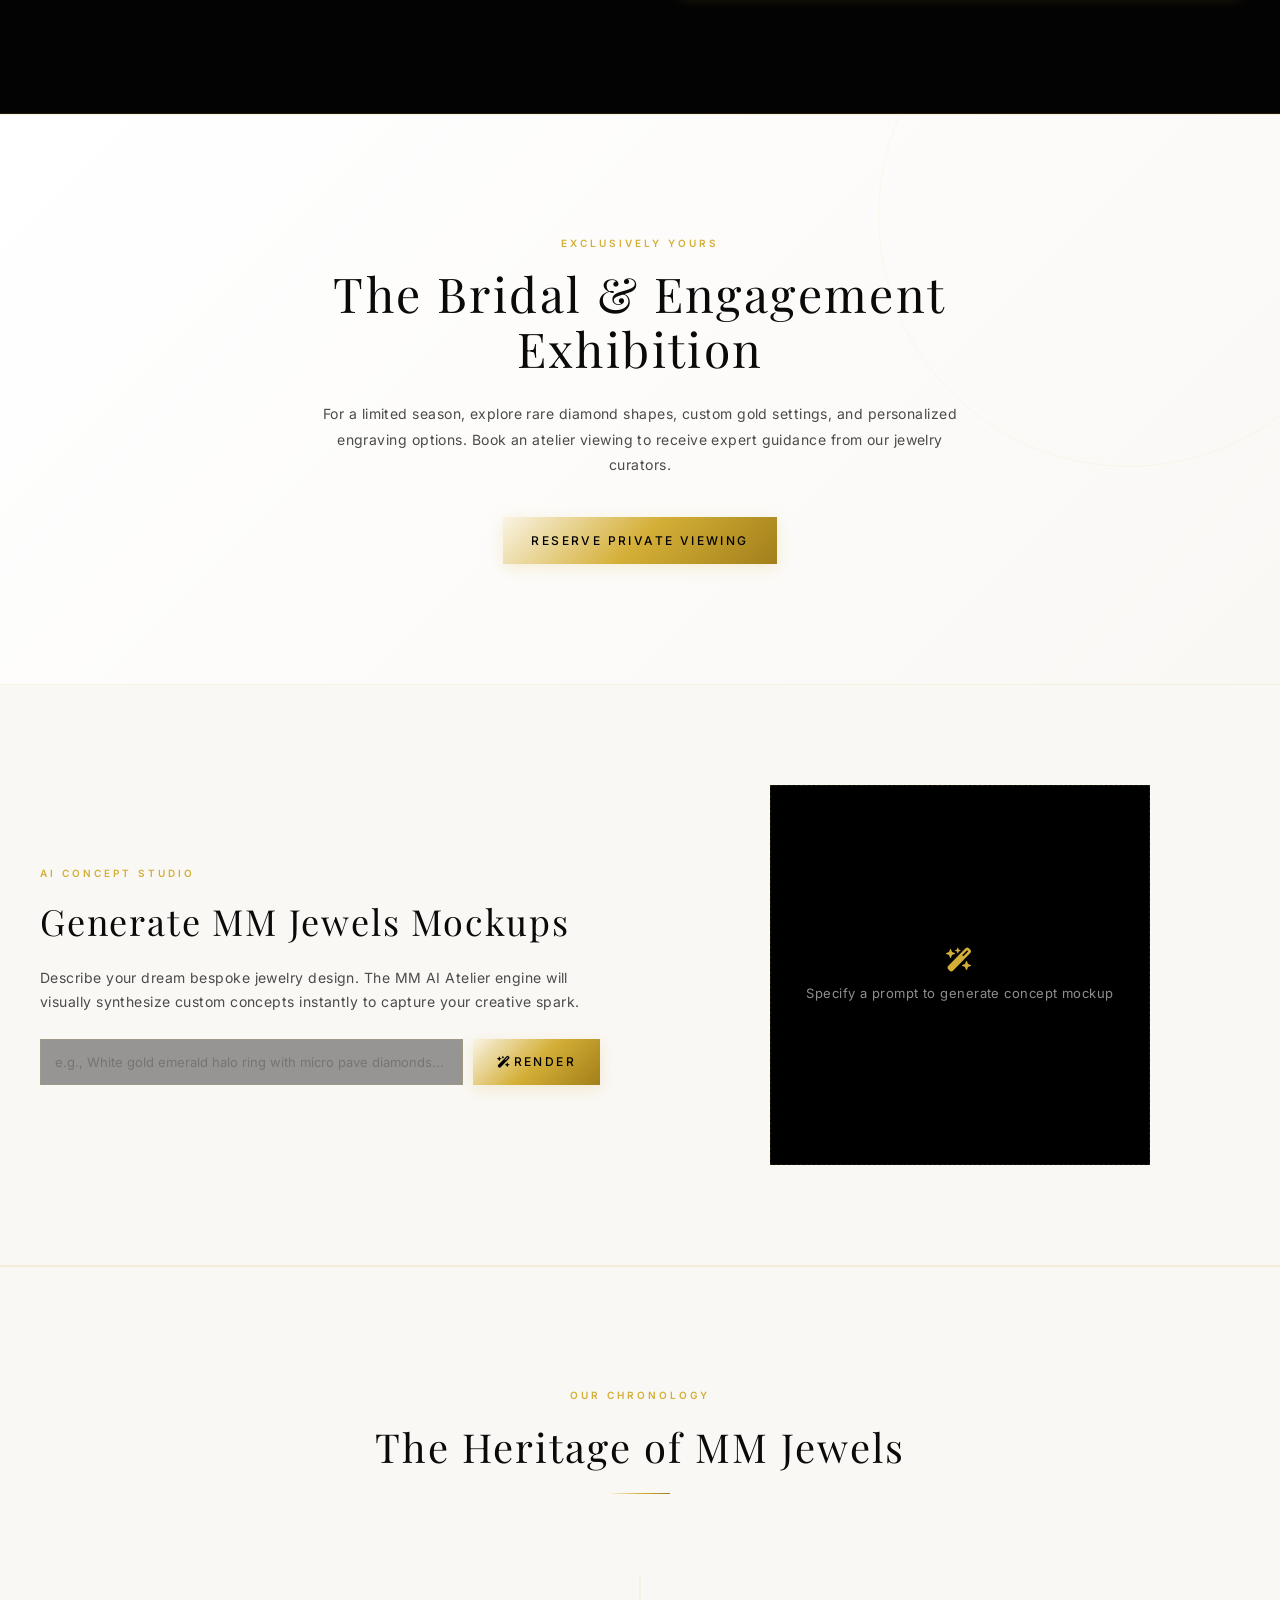
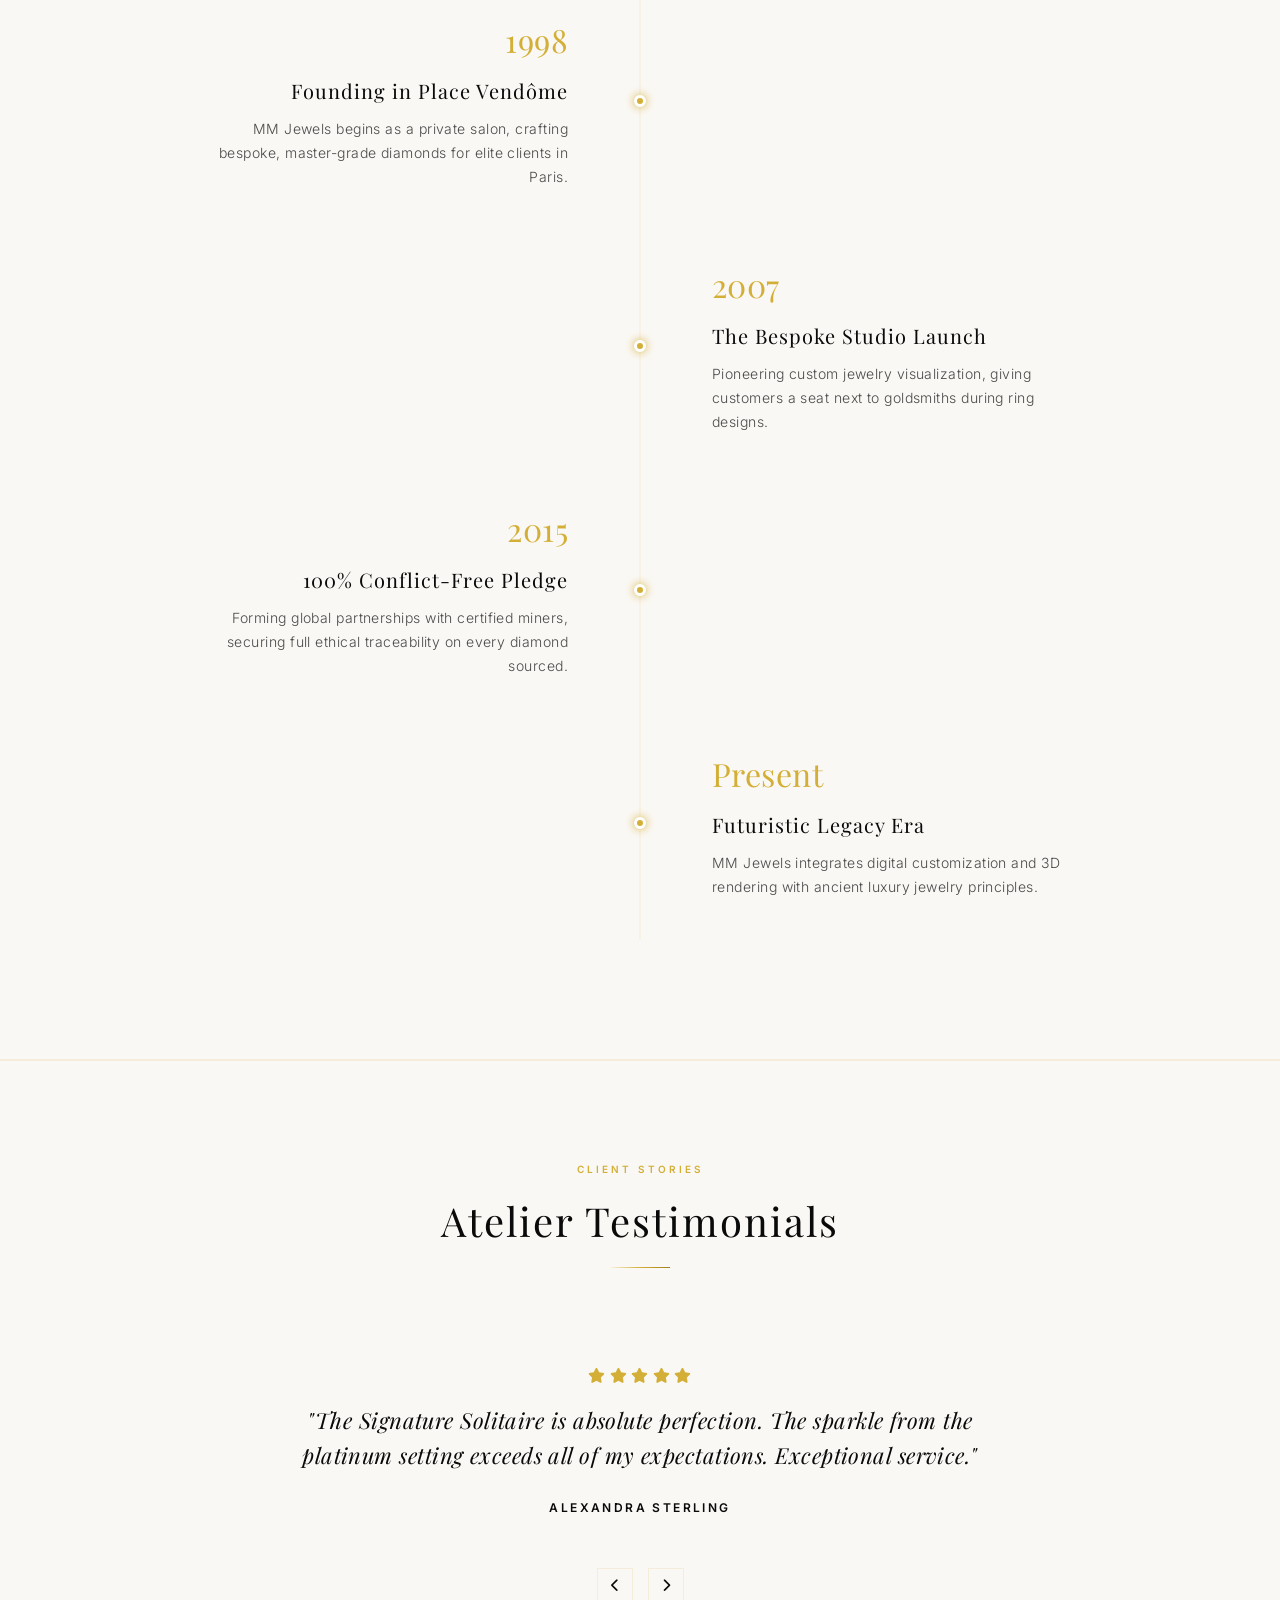
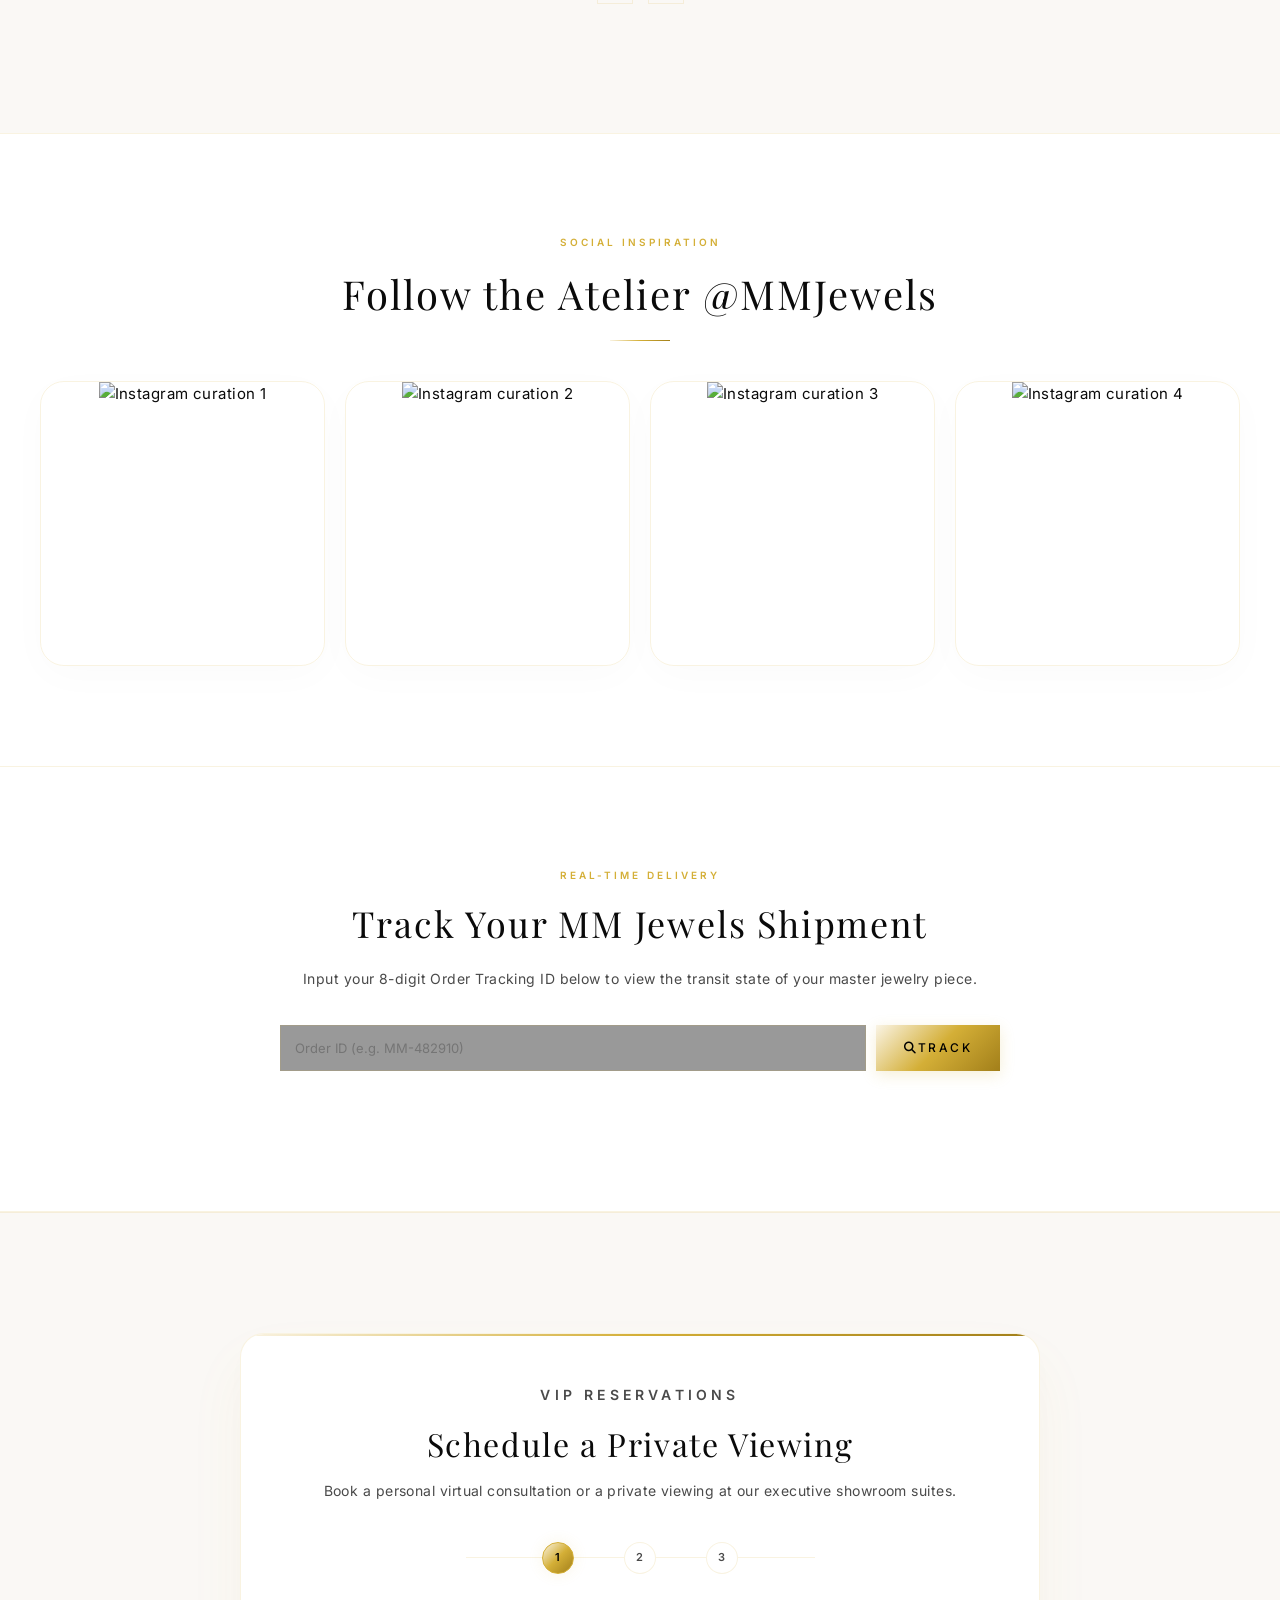
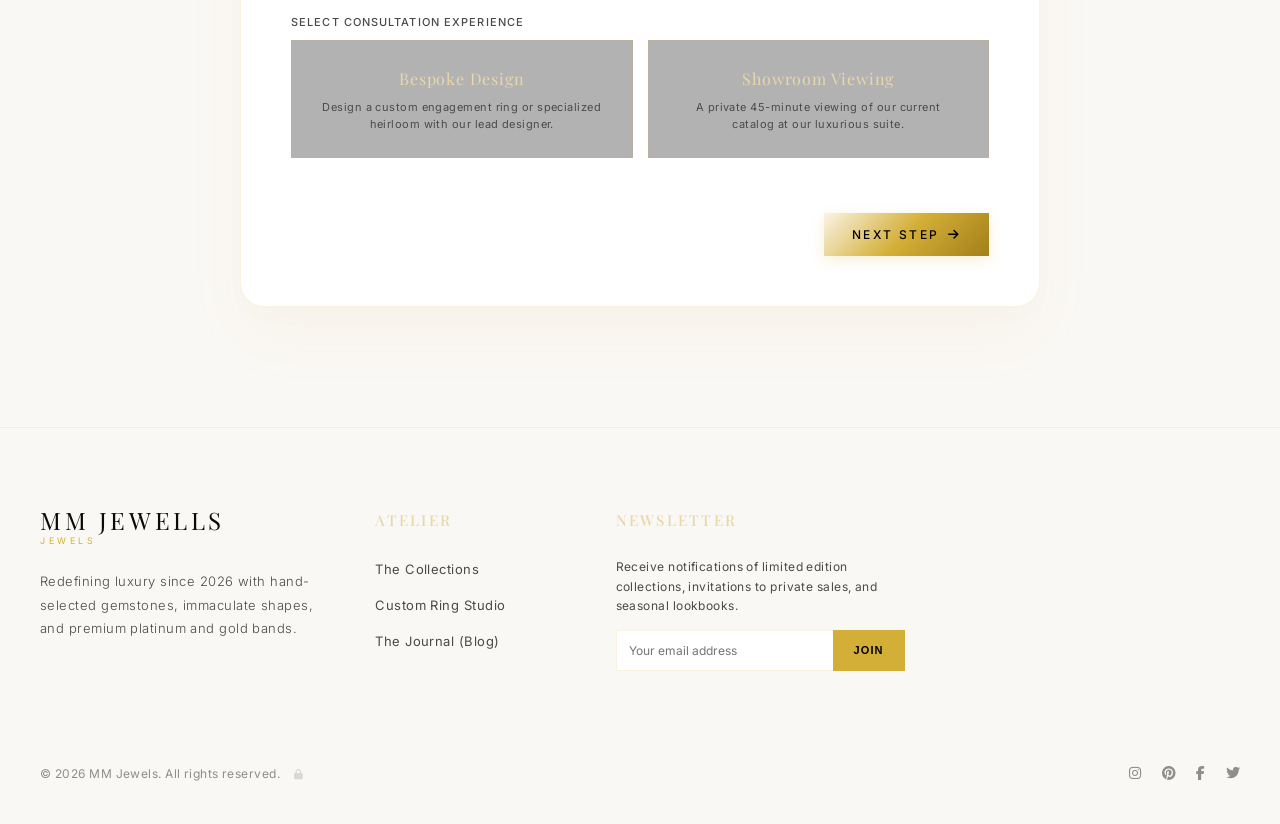
==== commit 32fee3c1: "Remove Showrooms section from nav and footer" ====
--- a/index.html
+++ b/index.html
@@ -88,7 +88,6 @@
           <li><a href="#customizer">Customizer</a></li>
           <li><a href="#tracking-section">Track Order</a></li>
           <li><a href="blog.html">Journal</a></li>
-          <li><a href="showrooms.html">Showrooms</a></li>
           <li><a href="#booking">Consultation</a></li>
         </ul>
       </nav>
@@ -147,7 +146,6 @@
         <li><a href="#customizer">Customizer</a></li>
         <li><a href="#tracking-section">Track Order</a></li>
         <li><a href="blog.html">Journal</a></li>
-        <li><a href="showrooms.html">Showrooms</a></li>
         <li><a href="#booking">Consultation</a></li>
       </ul>
       <div class="mobile-drawer-footer">
@@ -846,12 +844,7 @@
           </ul>
         </div>
         
-        <div class="footer-col">
-          <h4>Showrooms</h4>
-          <ul id="footer-showrooms-list">
-            <!-- Dynamically populated from config.json -->
-          </ul>
-        </div>
+
         
         <div class="footer-col">
           <h4>Newsletter</h4>
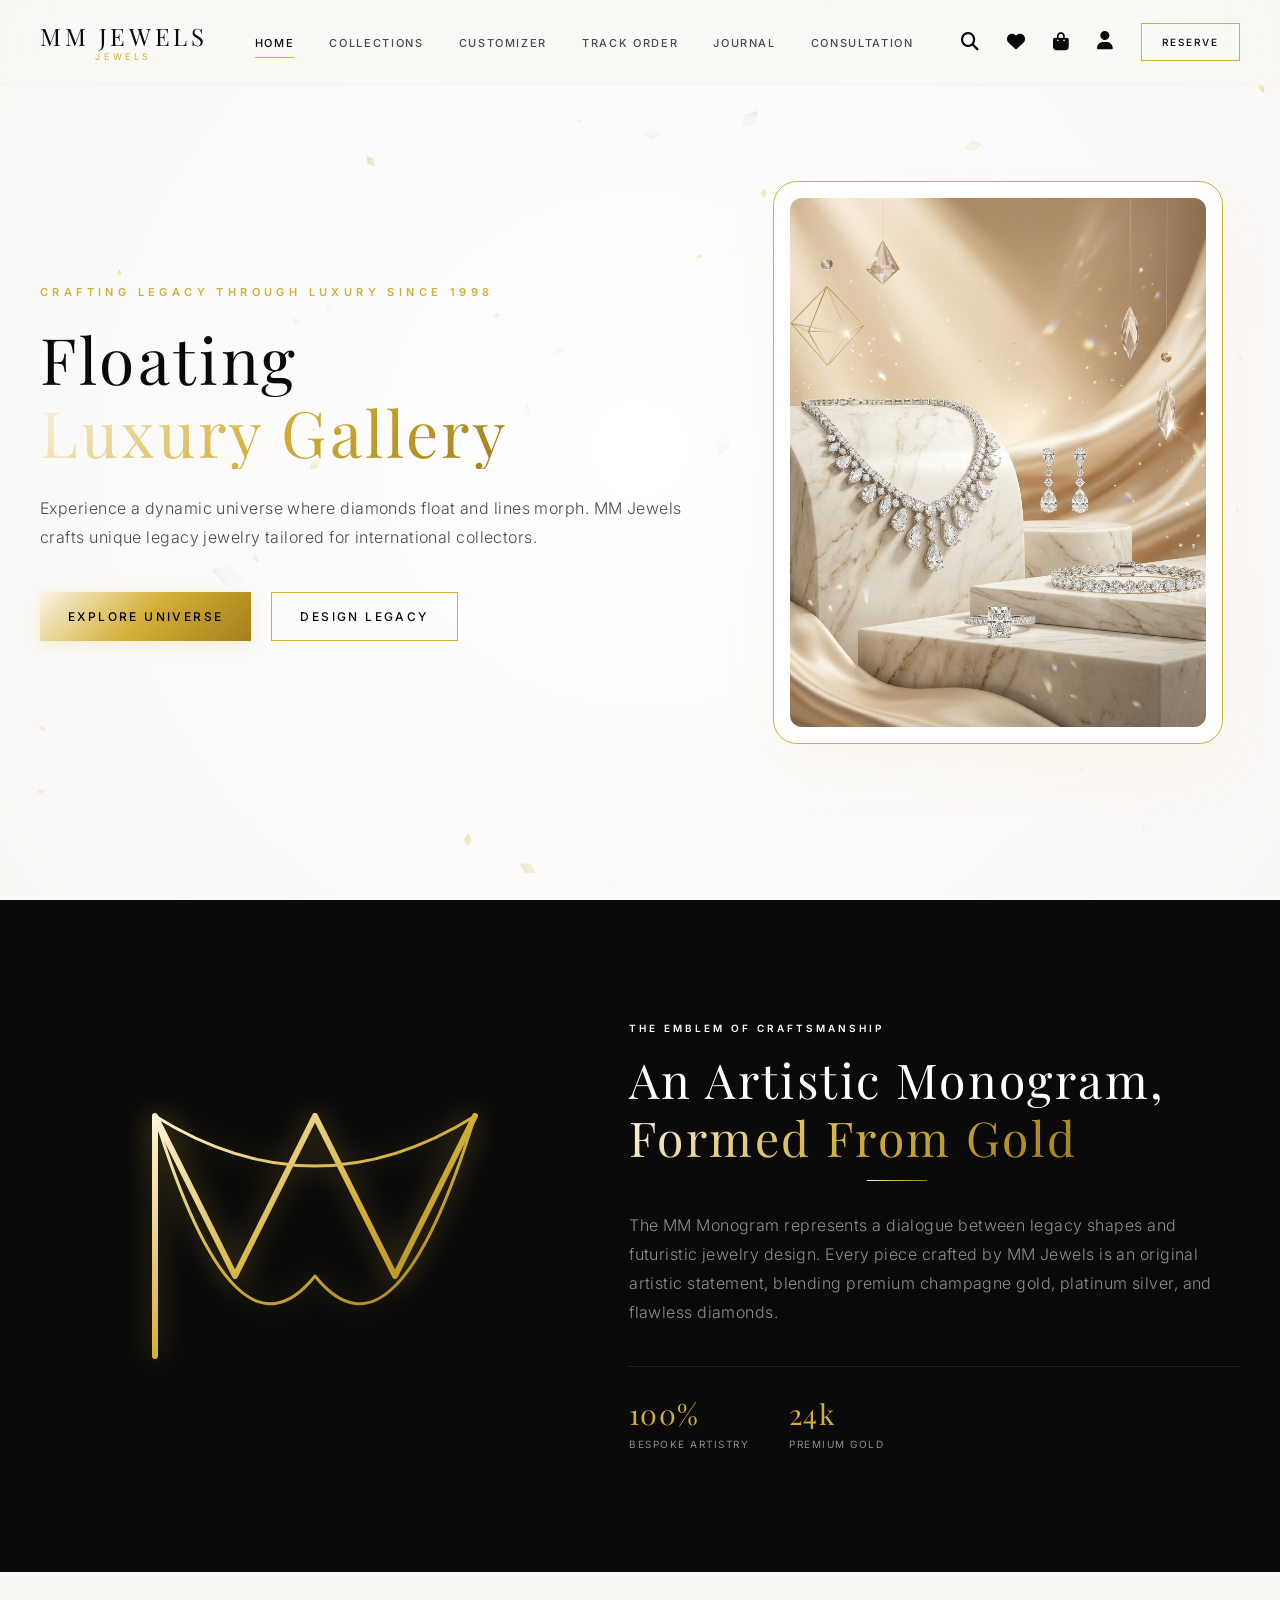
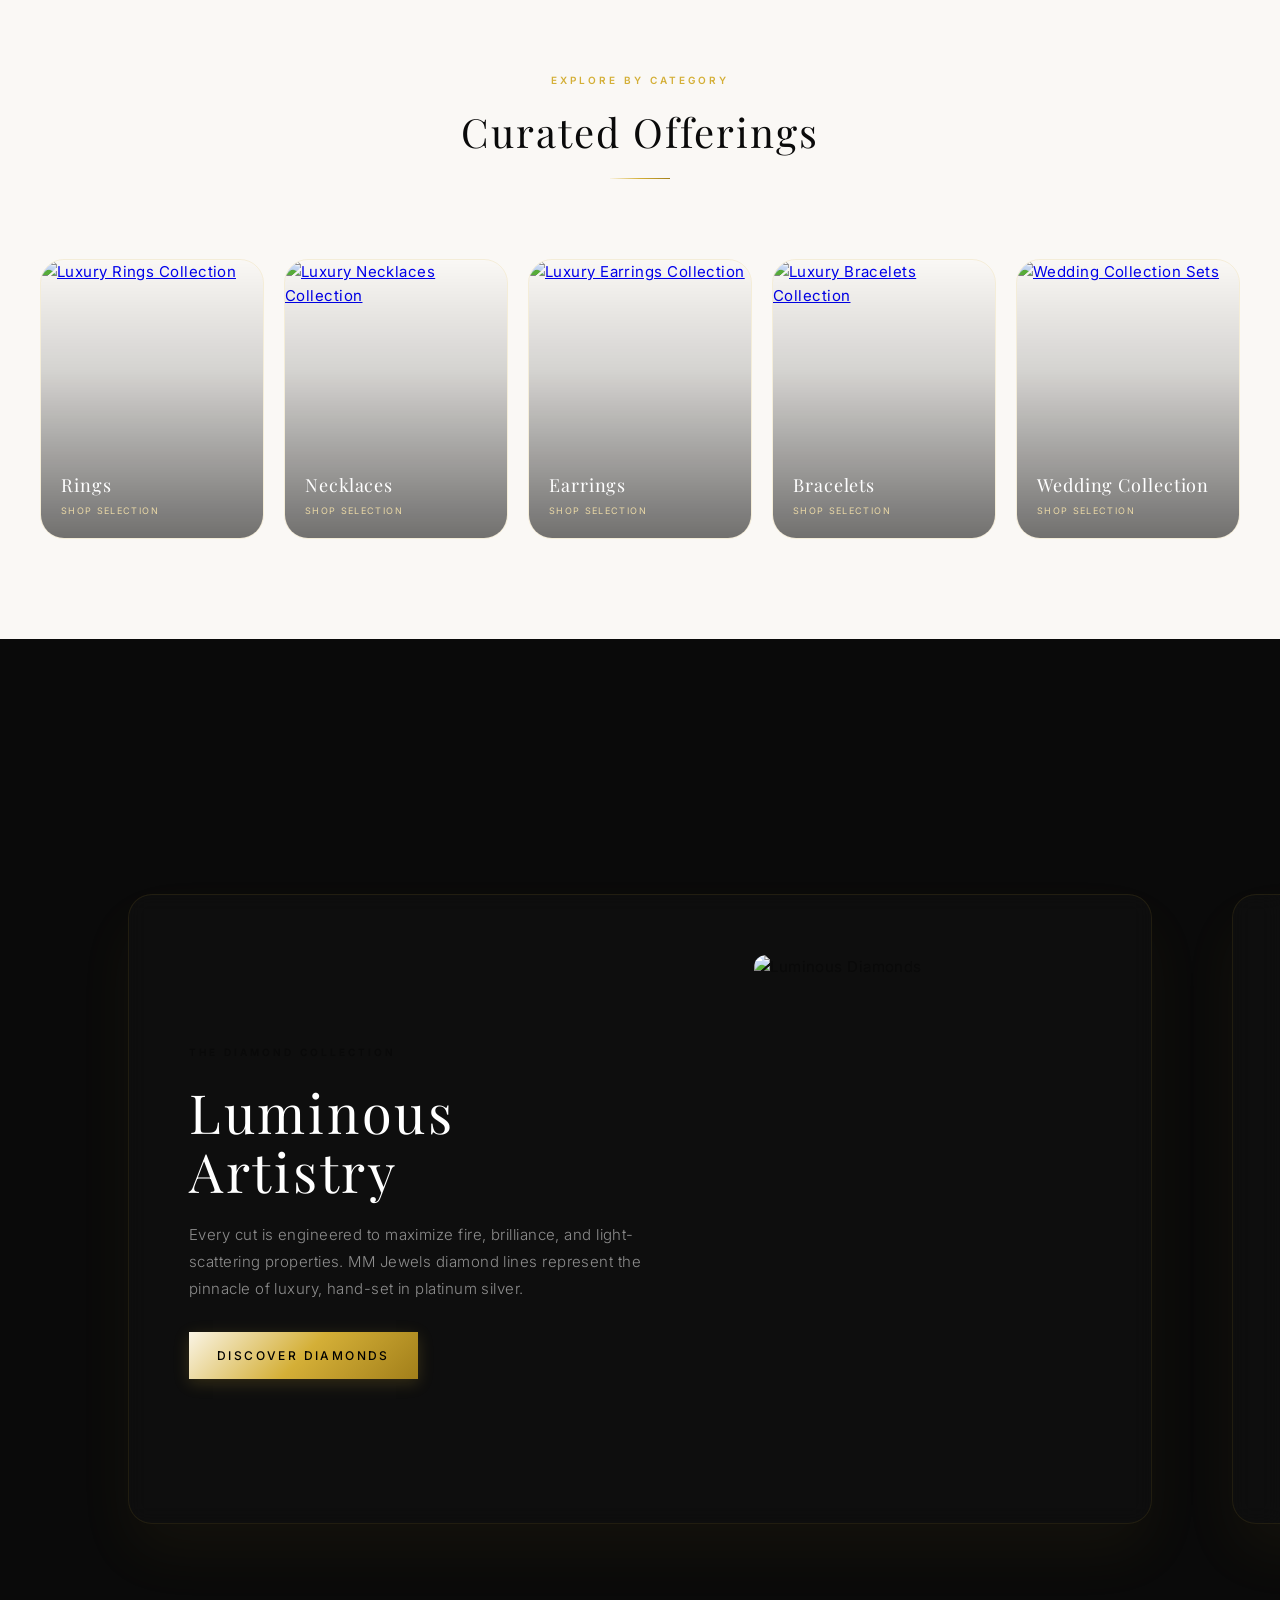
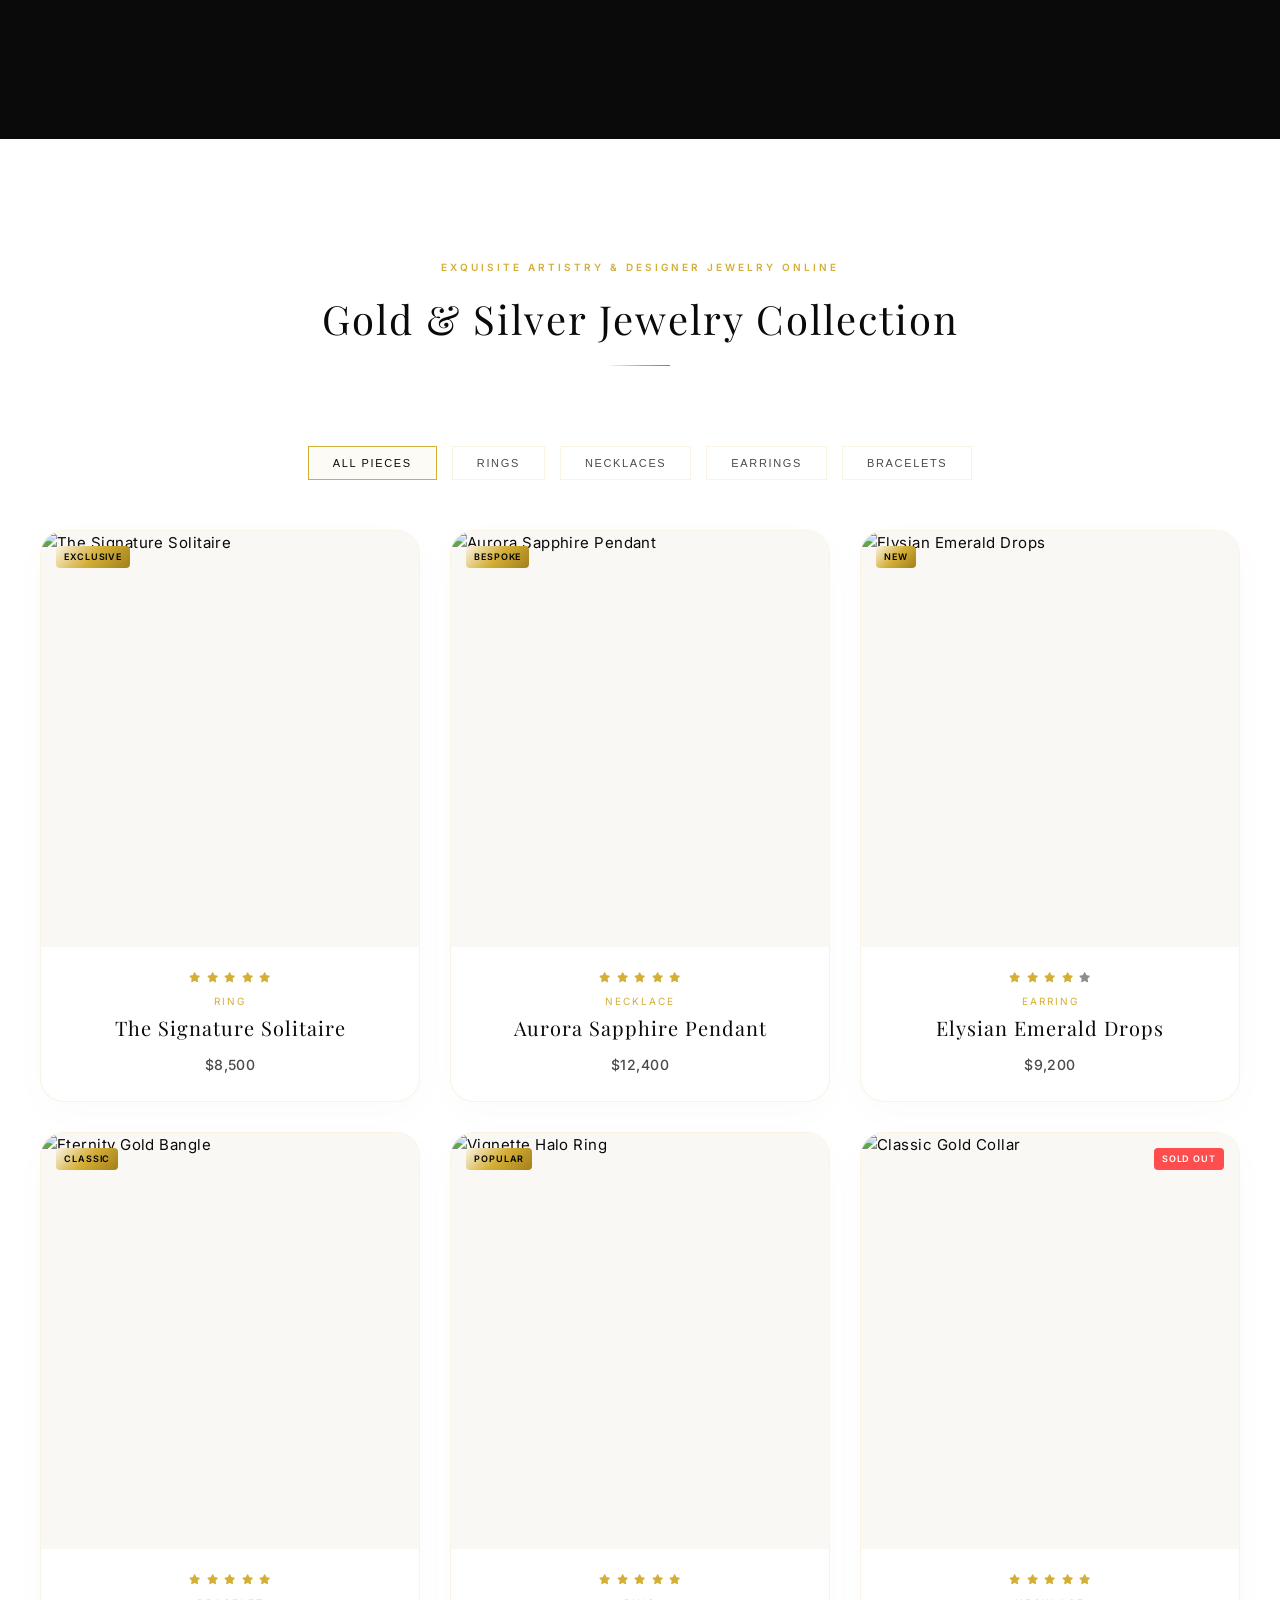
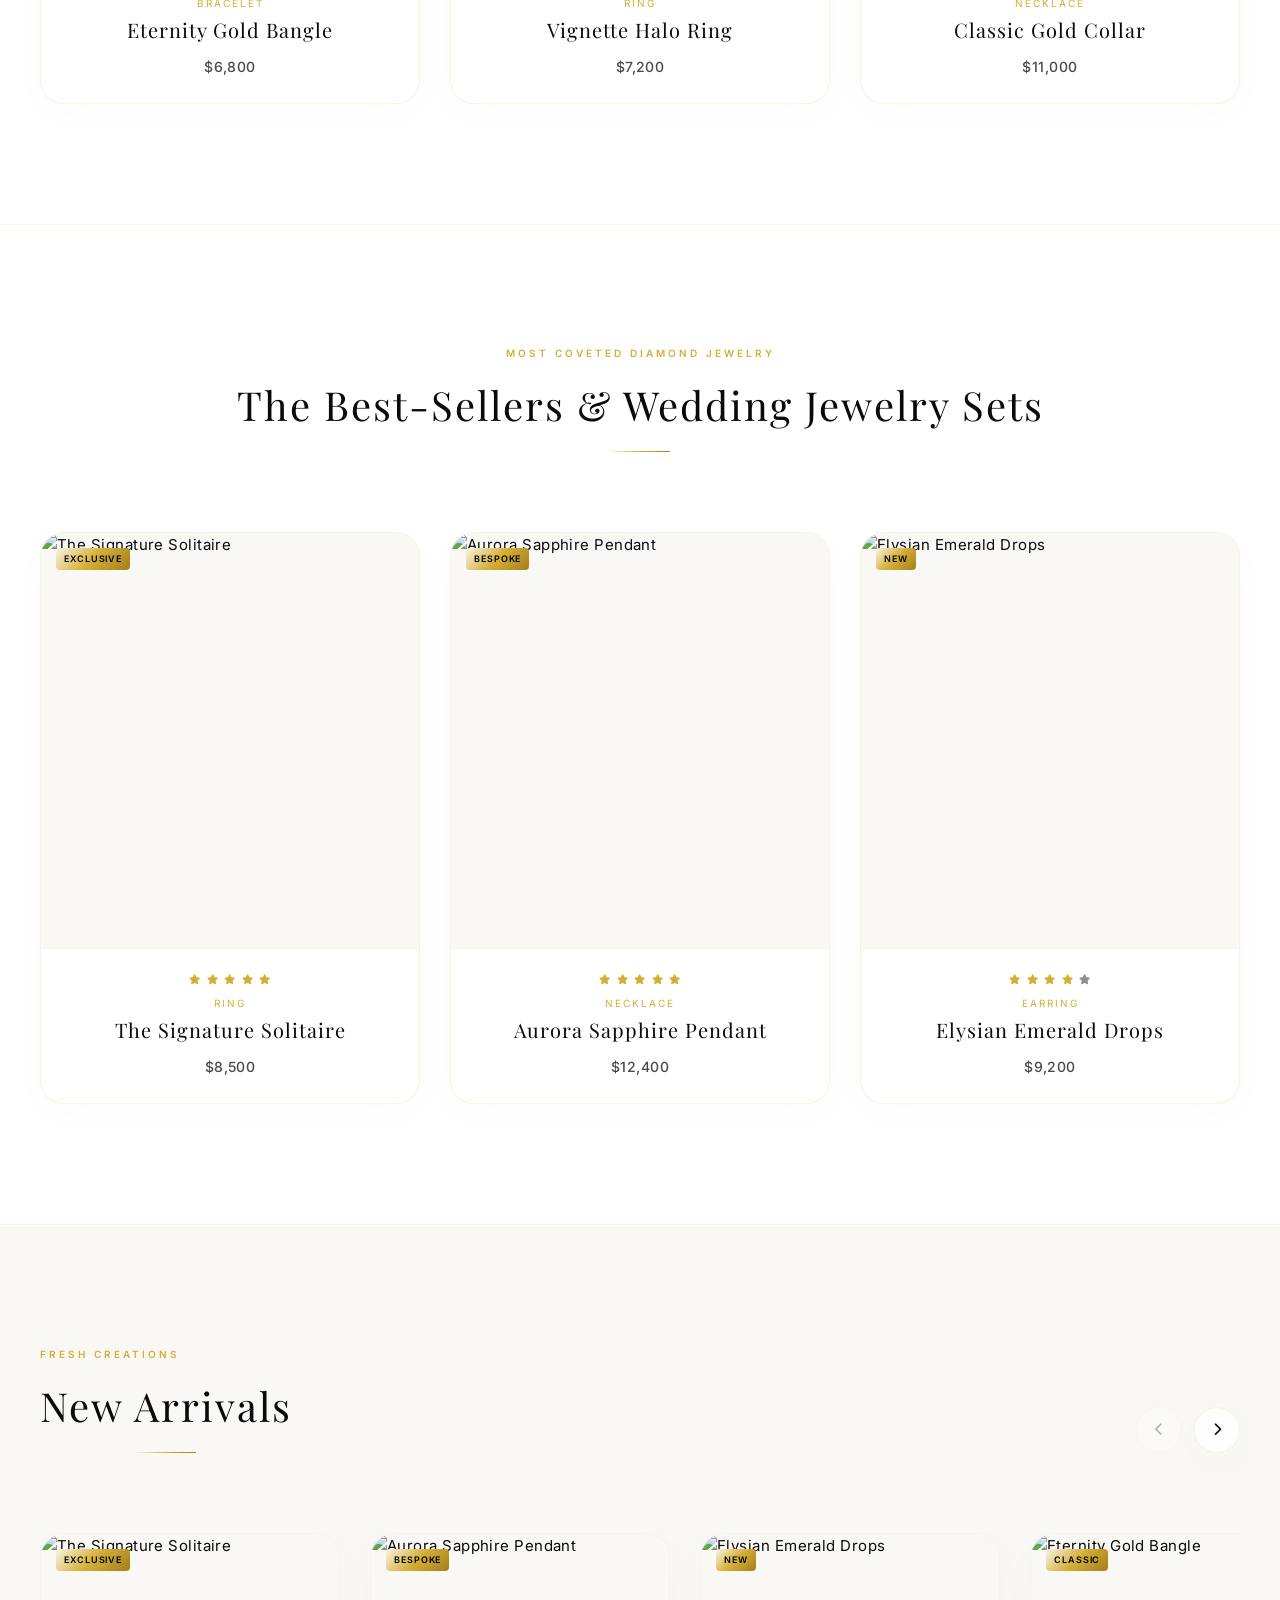
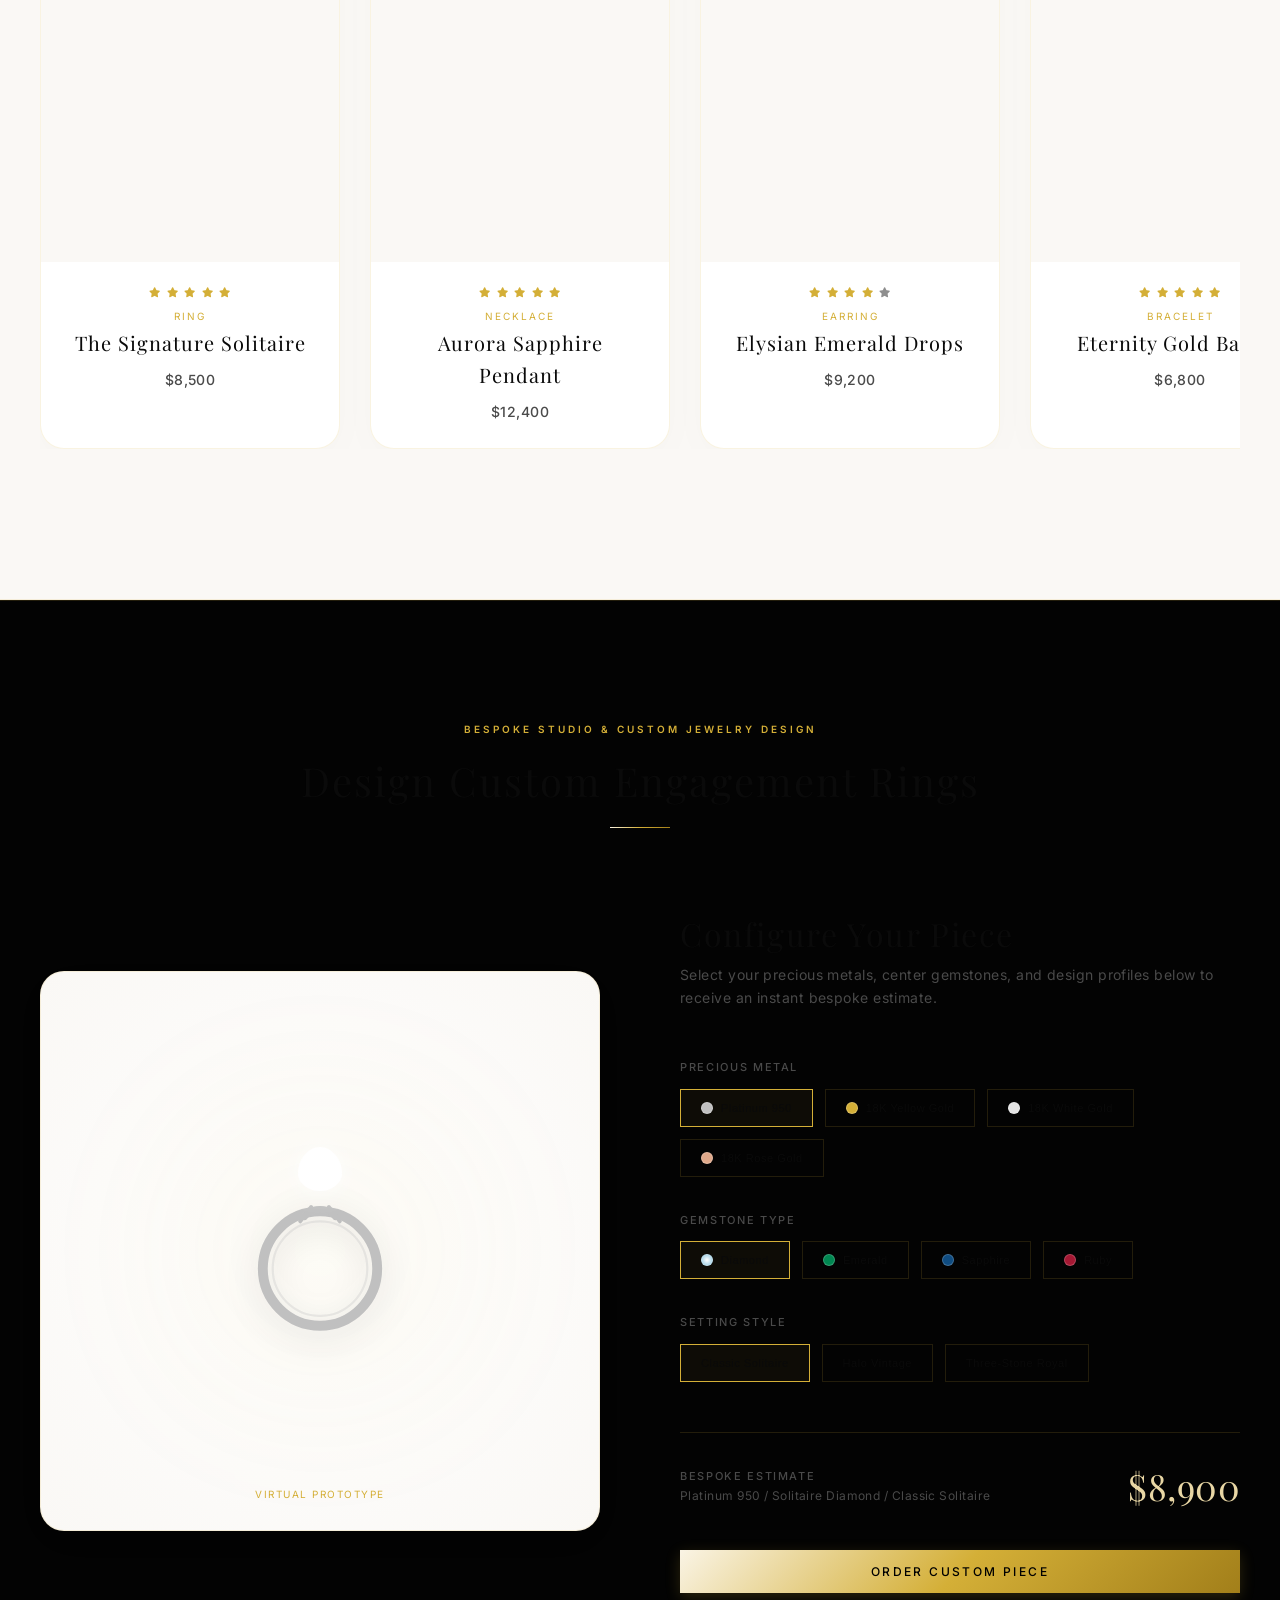
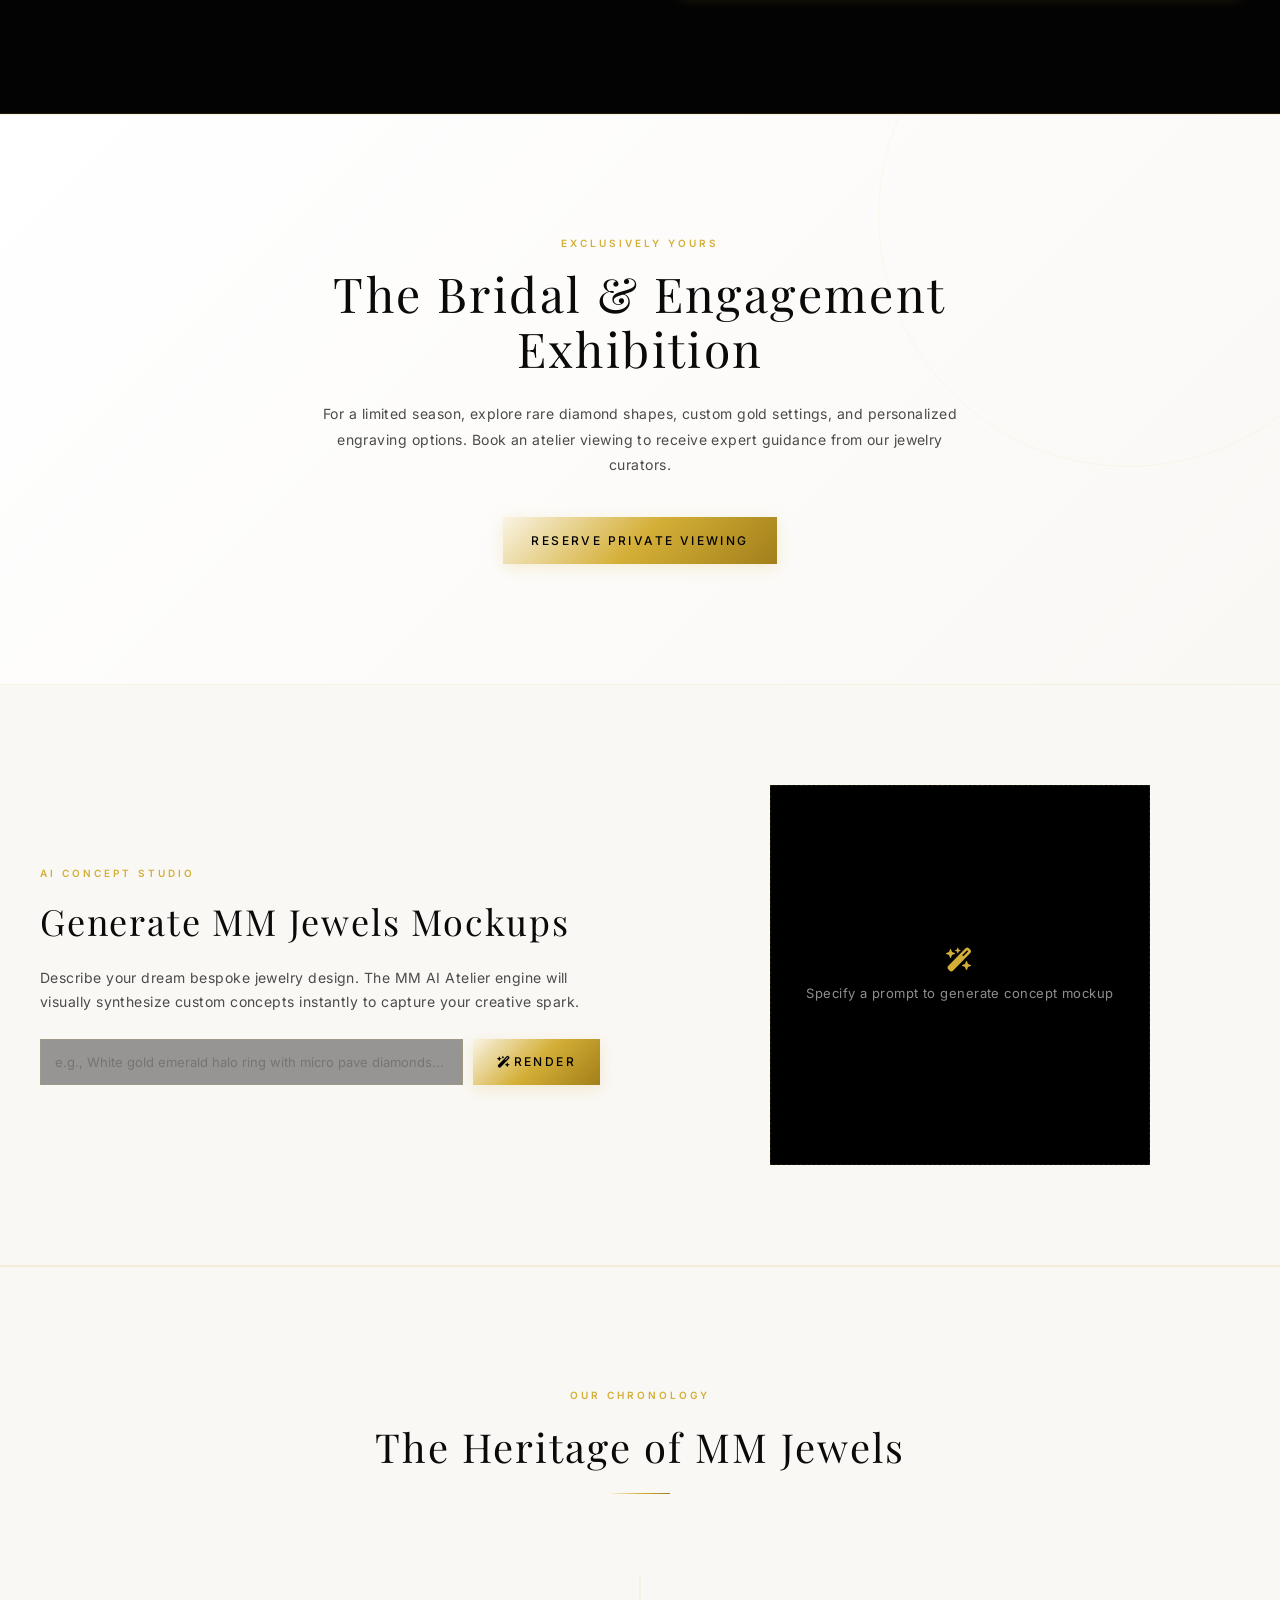
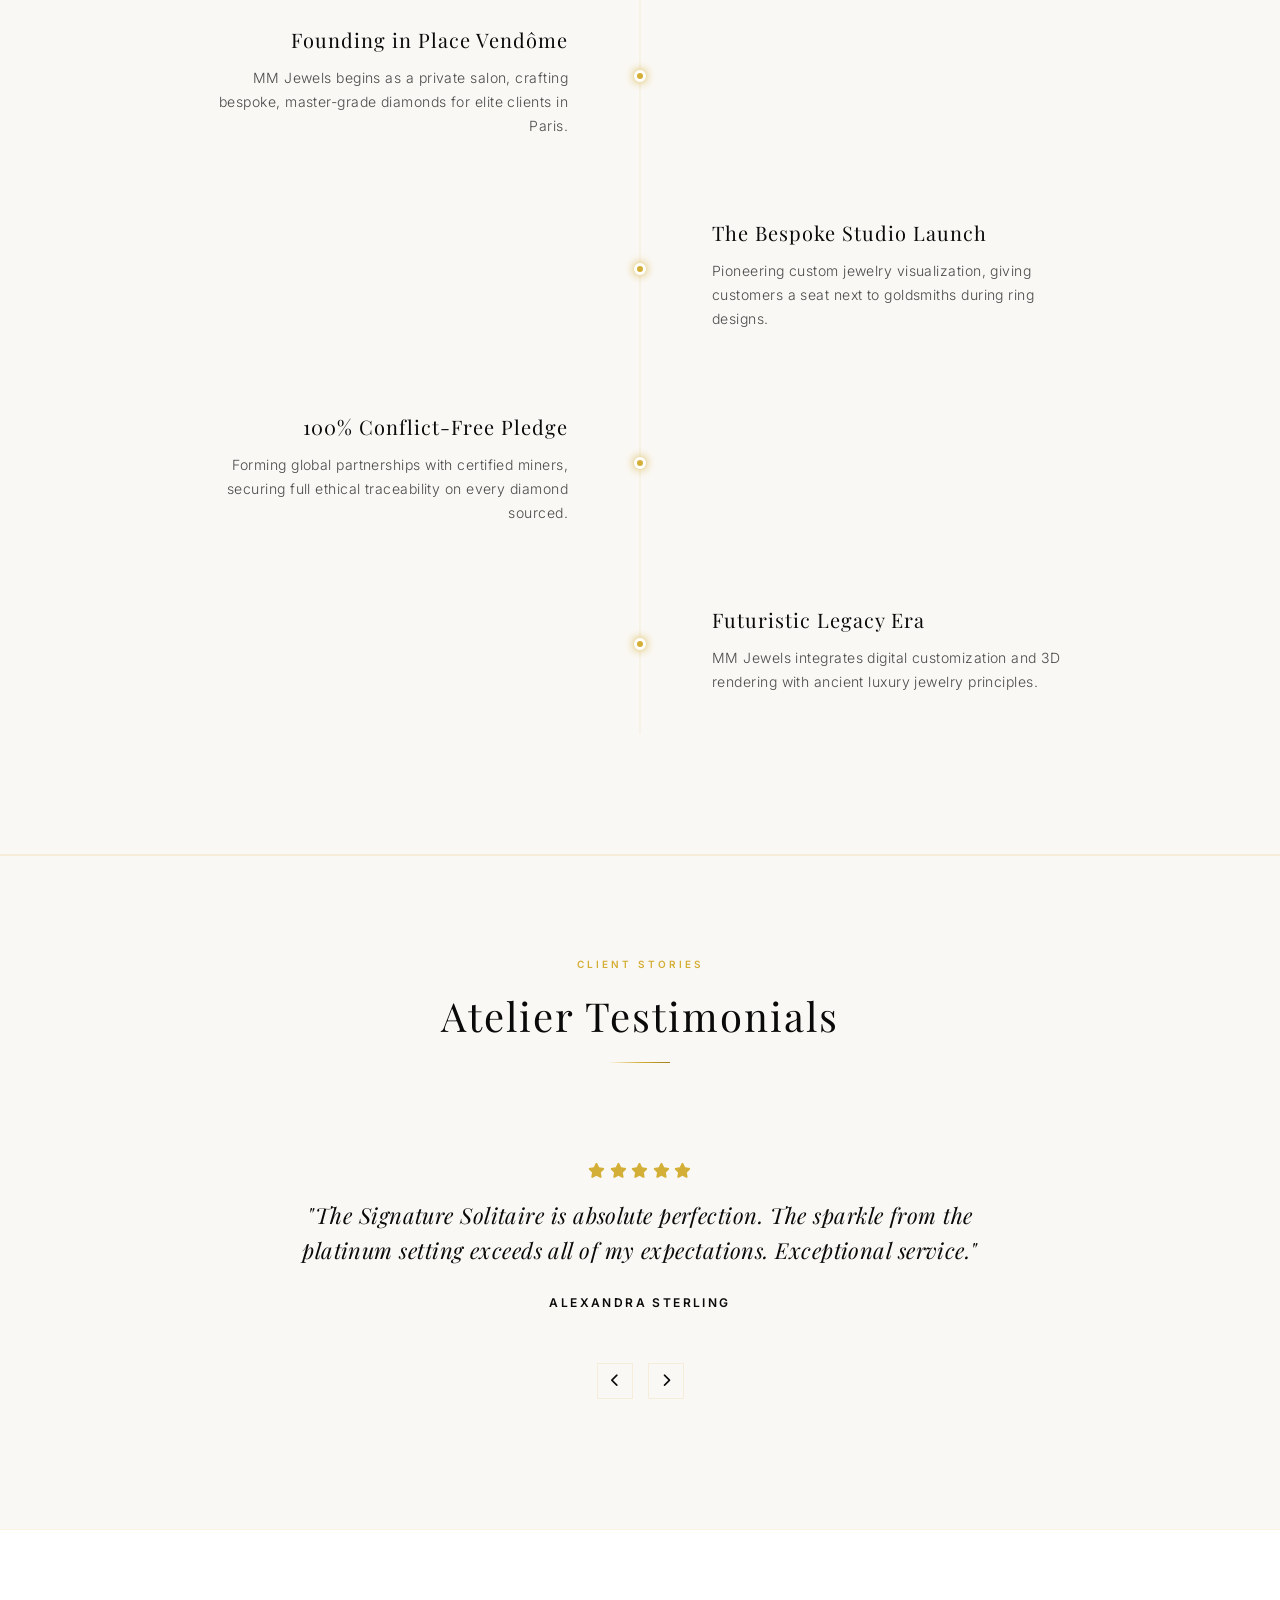
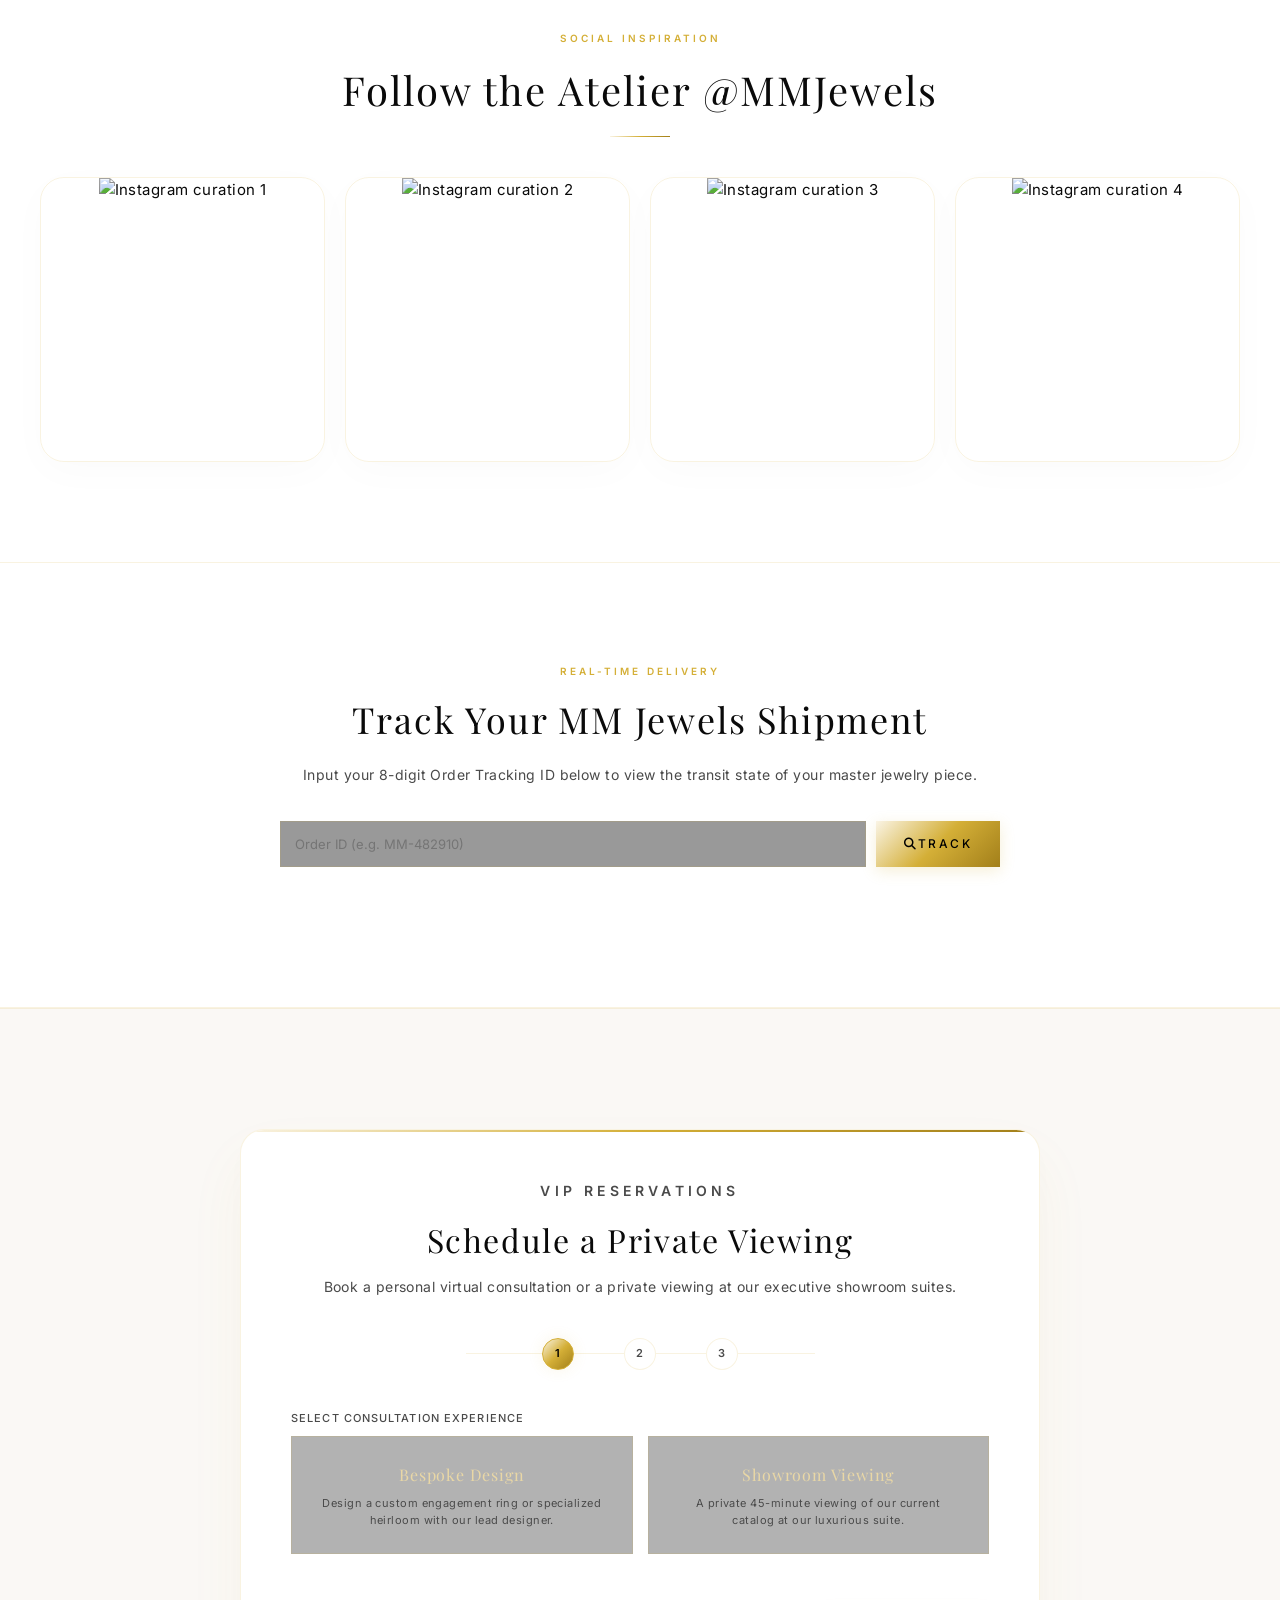
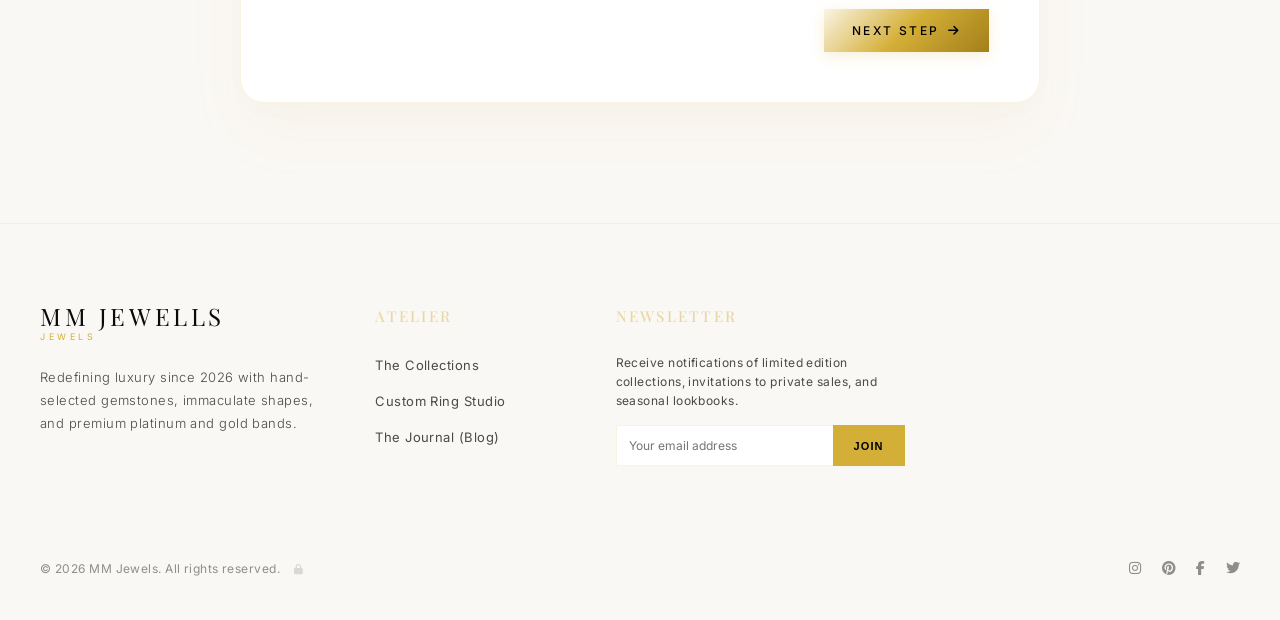
==== commit 146f3ecf: "Remove year labels from Heritage of MM Jewels timeline section" ====
--- a/index.html
+++ b/index.html
@@ -552,7 +552,7 @@
         <!-- Timeline Item 1 -->
         <div class="timeline-item reveal" style="display: flex; justify-content: space-between; align-items: center; width: 100%; margin-bottom: 70px; position: relative;">
           <div class="timeline-content-left" style="width: 42%; text-align: right; pointer-events: auto;">
-            <span class="timeline-year" style="font-family: var(--font-serif); font-size: 32px; color: var(--color-gold); font-weight: 300;">1998</span>
+
             <h4 class="timeline-title" style="font-family: var(--font-serif); font-size: 20px; margin: 10px 0;">Founding in Place Vendôme</h4>
             <p style="color: var(--color-text-secondary); font-size: 14px; line-height: 1.7; font-weight: 300;">
               MM Jewels begins as a private salon, crafting bespoke, master-grade diamonds for elite clients in Paris.
@@ -569,7 +569,7 @@
           <!-- Node Dot -->
           <div class="timeline-node" style="position: absolute; left: 50%; transform: translateX(-50%); width: 12px; height: 12px; border-radius: 50%; background: var(--color-gold); border: 3px solid #FFF; box-shadow: 0 0 10px var(--color-gold); z-index: 2;"></div>
           <div class="timeline-content-right" style="width: 42%; text-align: left; pointer-events: auto;">
-            <span class="timeline-year" style="font-family: var(--font-serif); font-size: 32px; color: var(--color-gold); font-weight: 300;">2007</span>
+
             <h4 class="timeline-title" style="font-family: var(--font-serif); font-size: 20px; margin: 10px 0;">The Bespoke Studio Launch</h4>
             <p style="color: var(--color-text-secondary); font-size: 14px; line-height: 1.7; font-weight: 300;">
               Pioneering custom jewelry visualization, giving customers a seat next to goldsmiths during ring designs.
@@ -580,7 +580,7 @@
         <!-- Timeline Item 3 -->
         <div class="timeline-item reveal" style="display: flex; justify-content: space-between; align-items: center; width: 100%; margin-bottom: 70px; position: relative;">
           <div class="timeline-content-left" style="width: 42%; text-align: right; pointer-events: auto;">
-            <span class="timeline-year" style="font-family: var(--font-serif); font-size: 32px; color: var(--color-gold); font-weight: 300;">2015</span>
+
             <h4 class="timeline-title" style="font-family: var(--font-serif); font-size: 20px; margin: 10px 0;">100% Conflict-Free Pledge</h4>
             <p style="color: var(--color-text-secondary); font-size: 14px; line-height: 1.7; font-weight: 300;">
               Forming global partnerships with certified miners, securing full ethical traceability on every diamond sourced.
@@ -597,7 +597,7 @@
           <!-- Node Dot -->
           <div class="timeline-node" style="position: absolute; left: 50%; transform: translateX(-50%); width: 12px; height: 12px; border-radius: 50%; background: var(--color-gold); border: 3px solid #FFF; box-shadow: 0 0 10px var(--color-gold); z-index: 2;"></div>
           <div class="timeline-content-right" style="width: 42%; text-align: left; pointer-events: auto;">
-            <span class="timeline-year" style="font-family: var(--font-serif); font-size: 32px; color: var(--color-gold); font-weight: 300;">Present</span>
+
             <h4 class="timeline-title" style="font-family: var(--font-serif); font-size: 20px; margin: 10px 0;">Futuristic Legacy Era</h4>
             <p style="color: var(--color-text-secondary); font-size: 14px; line-height: 1.7; font-weight: 300;">
               MM Jewels integrates digital customization and 3D rendering with ancient luxury jewelry principles.
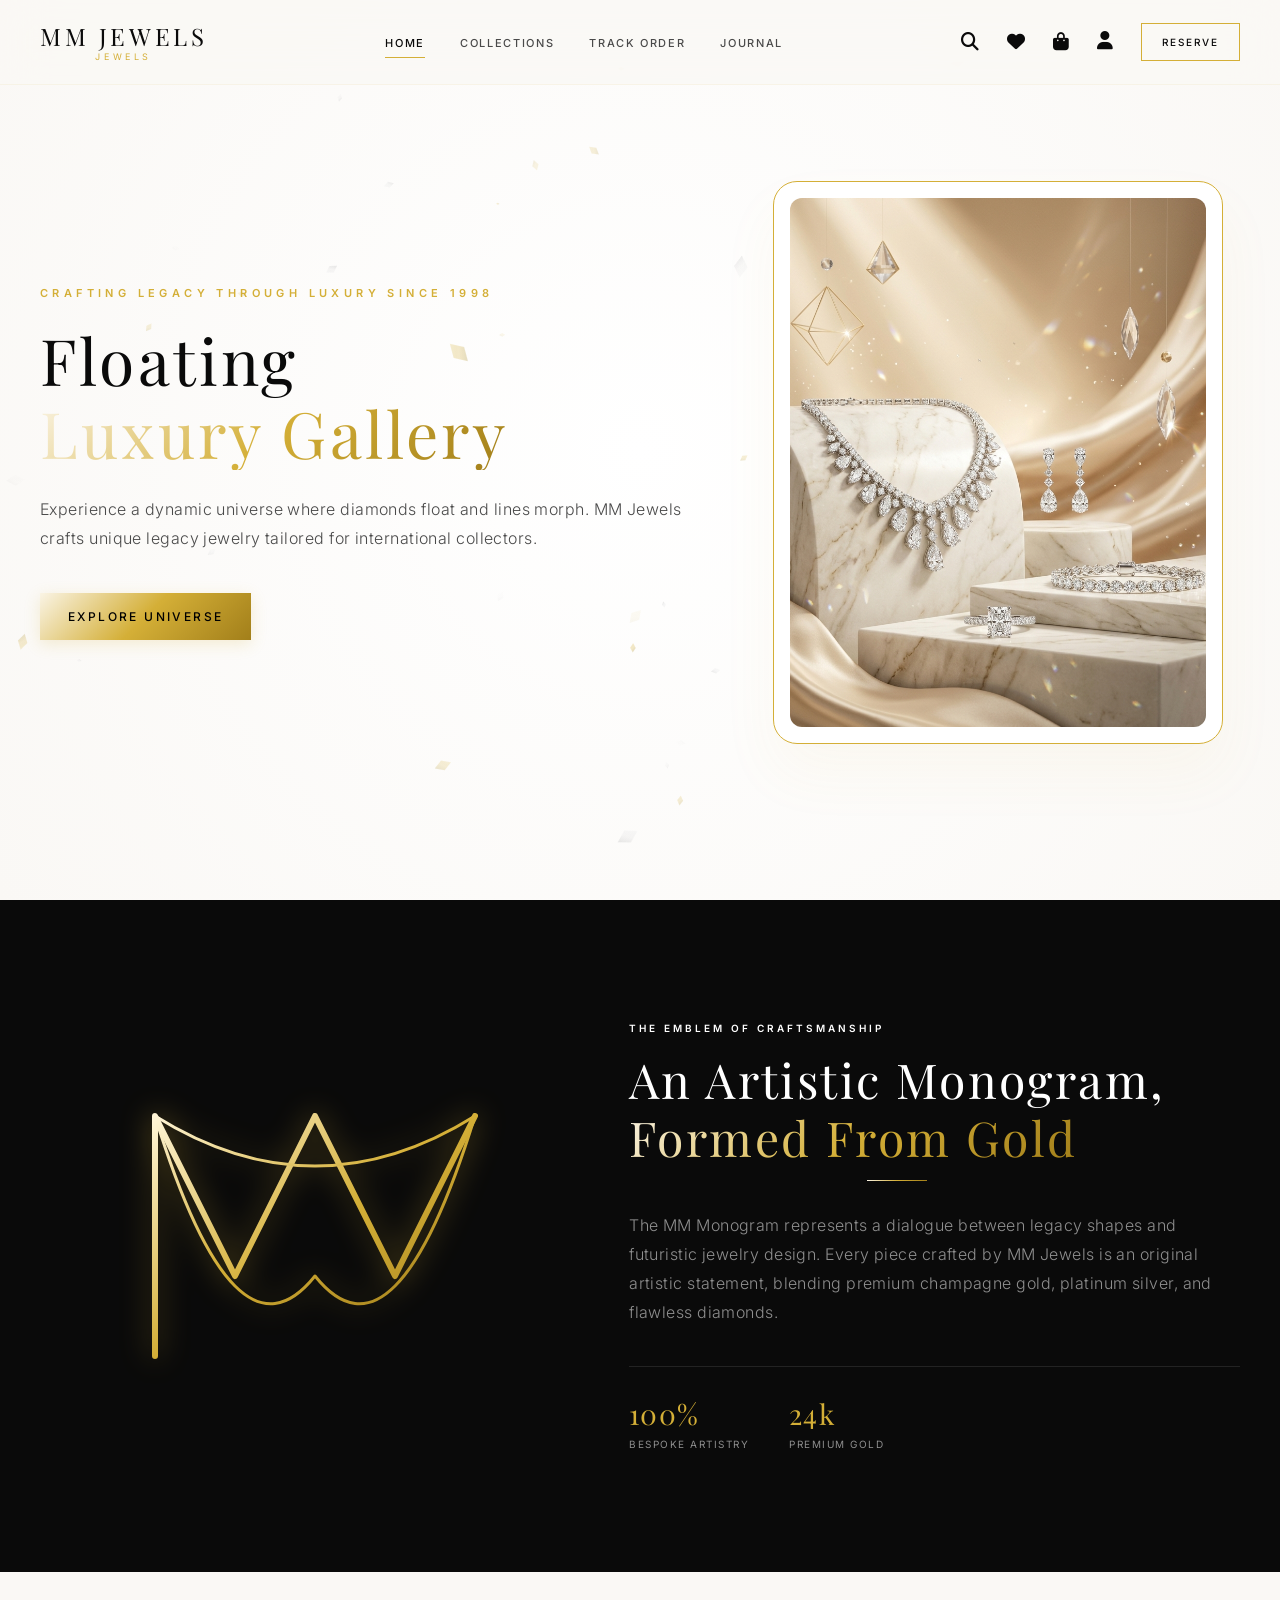
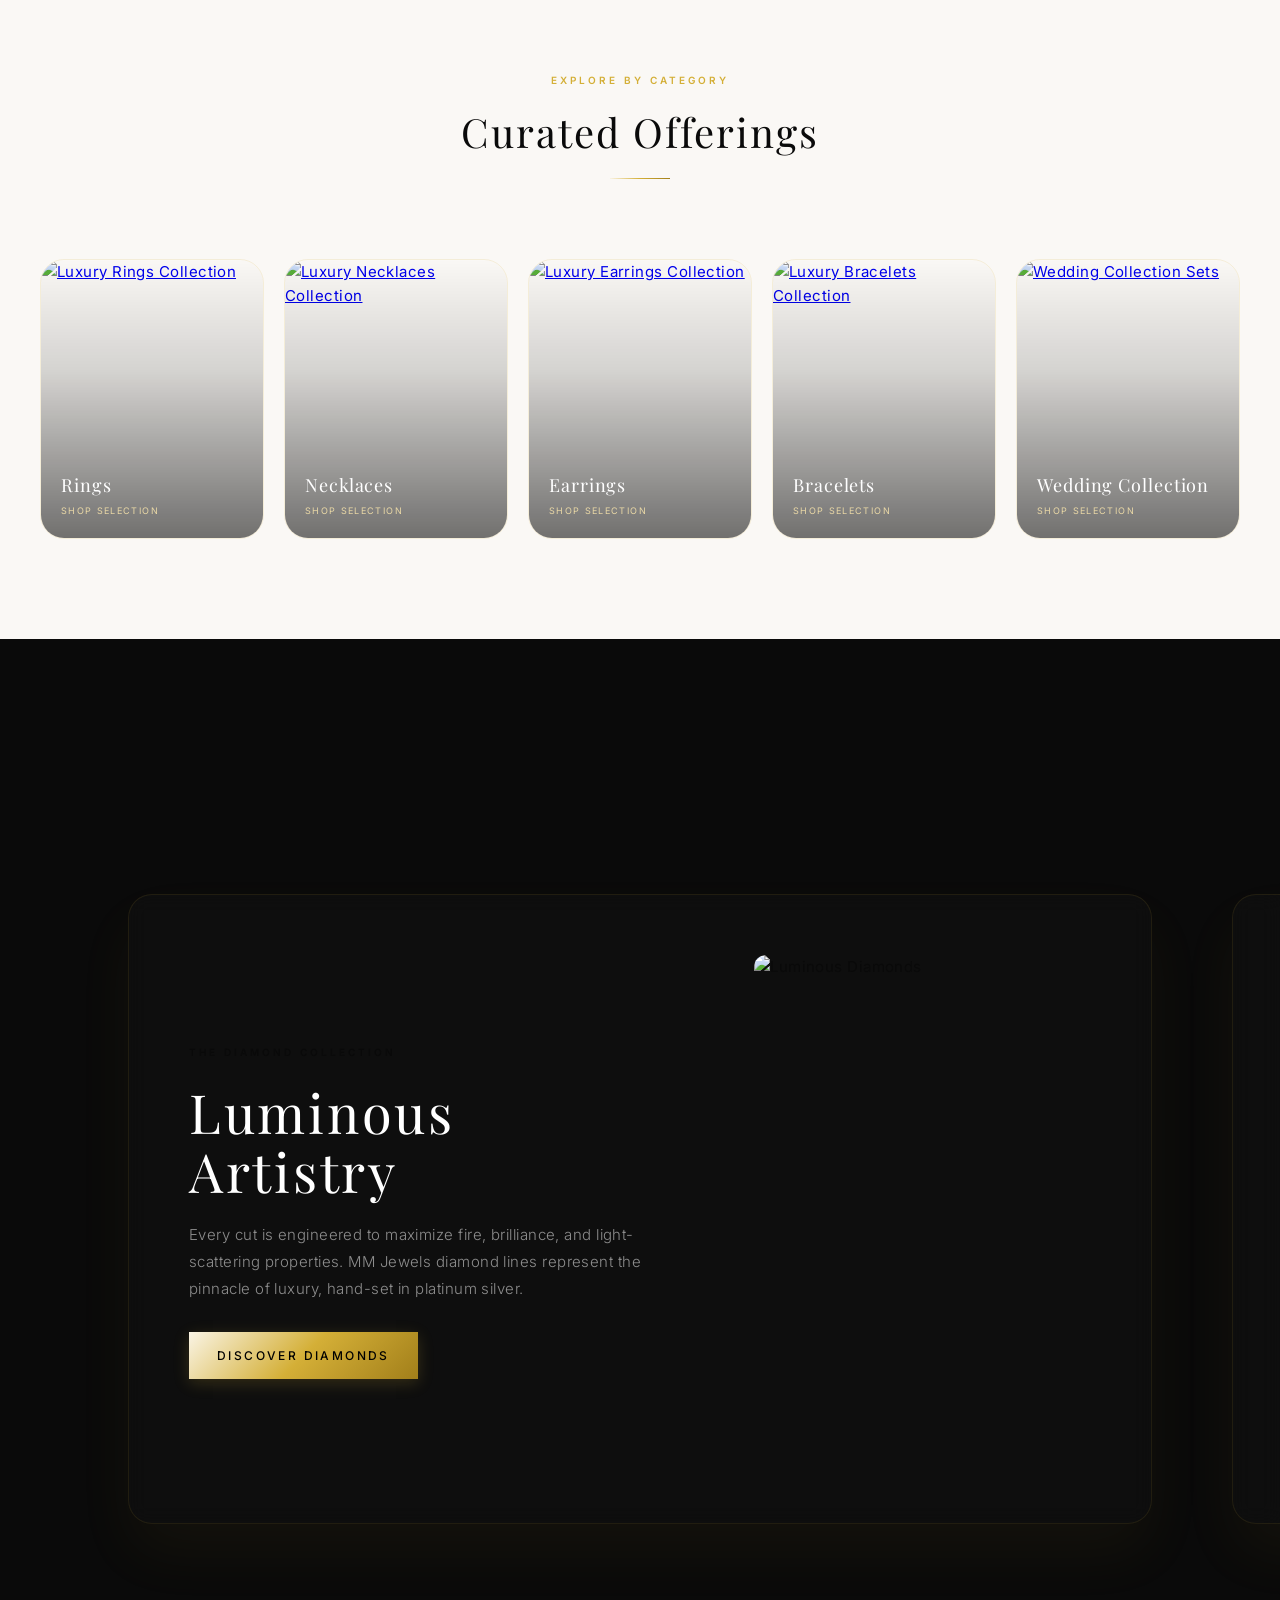
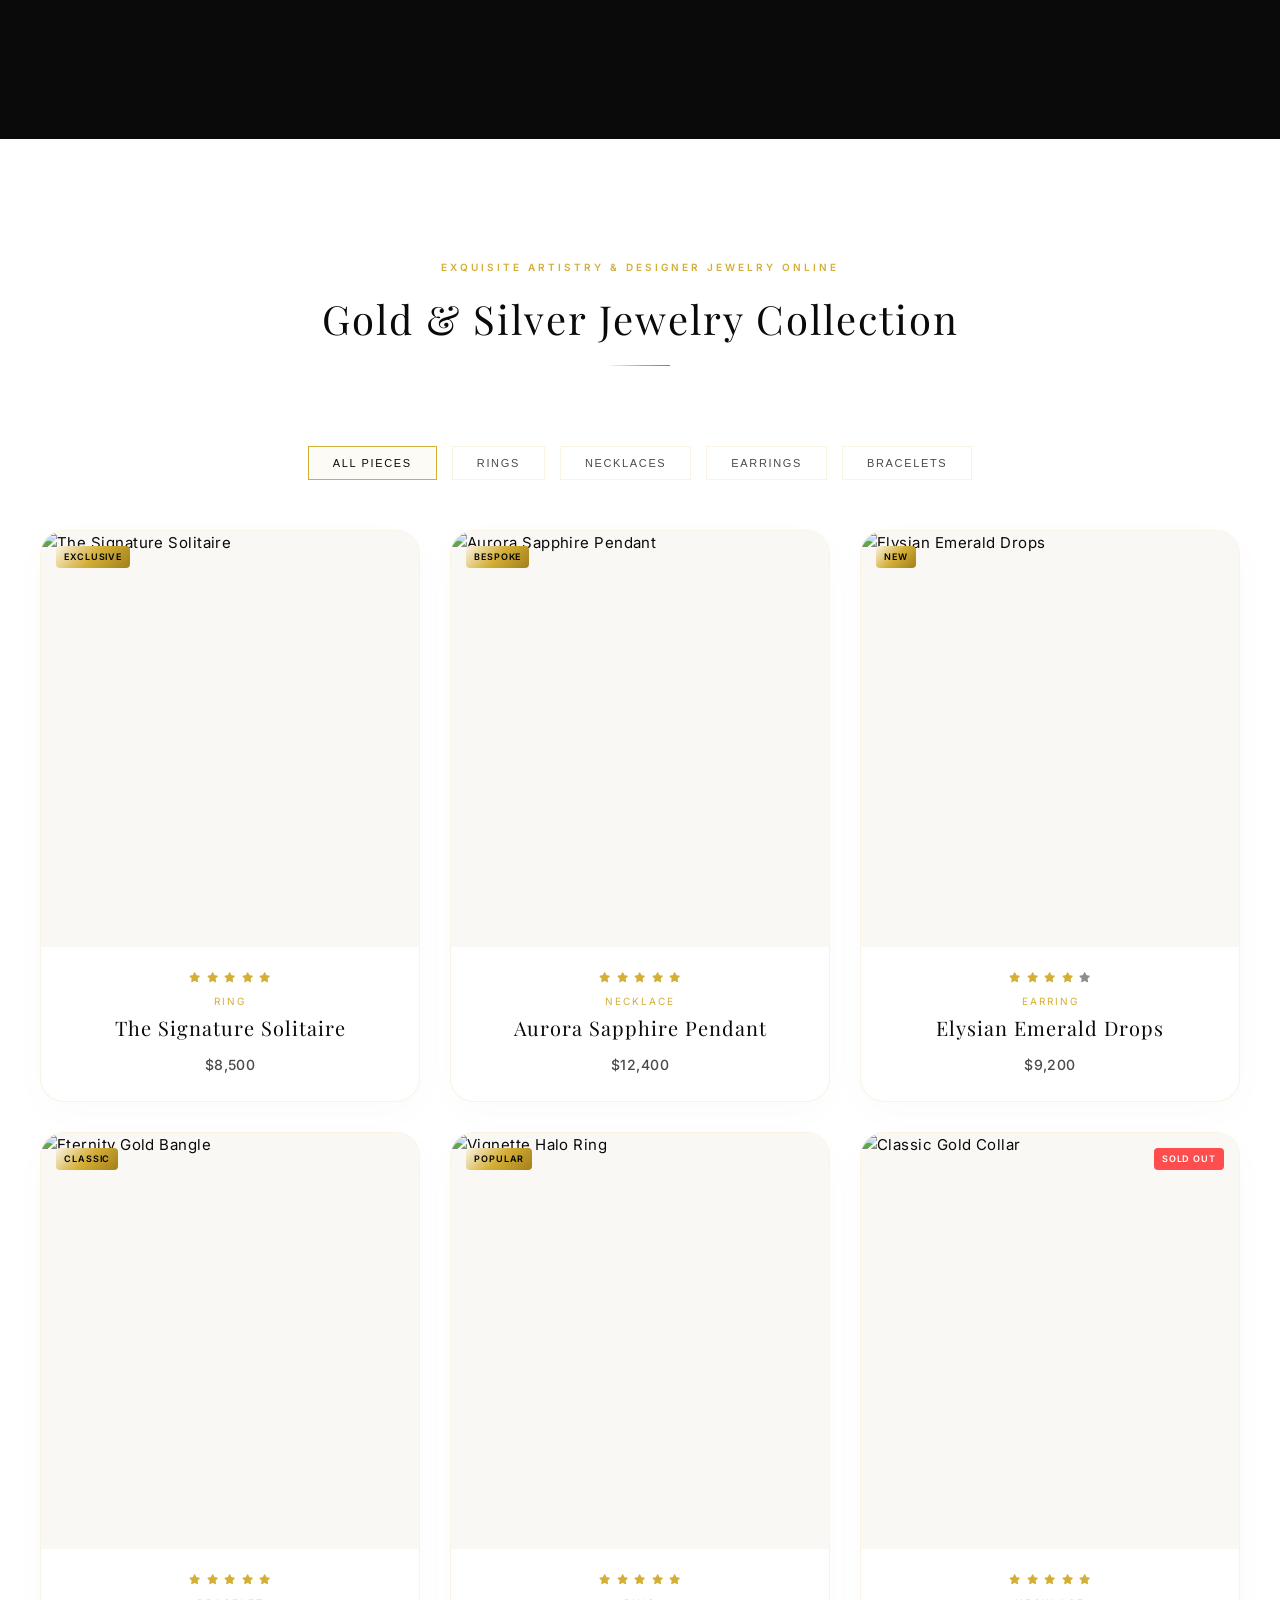
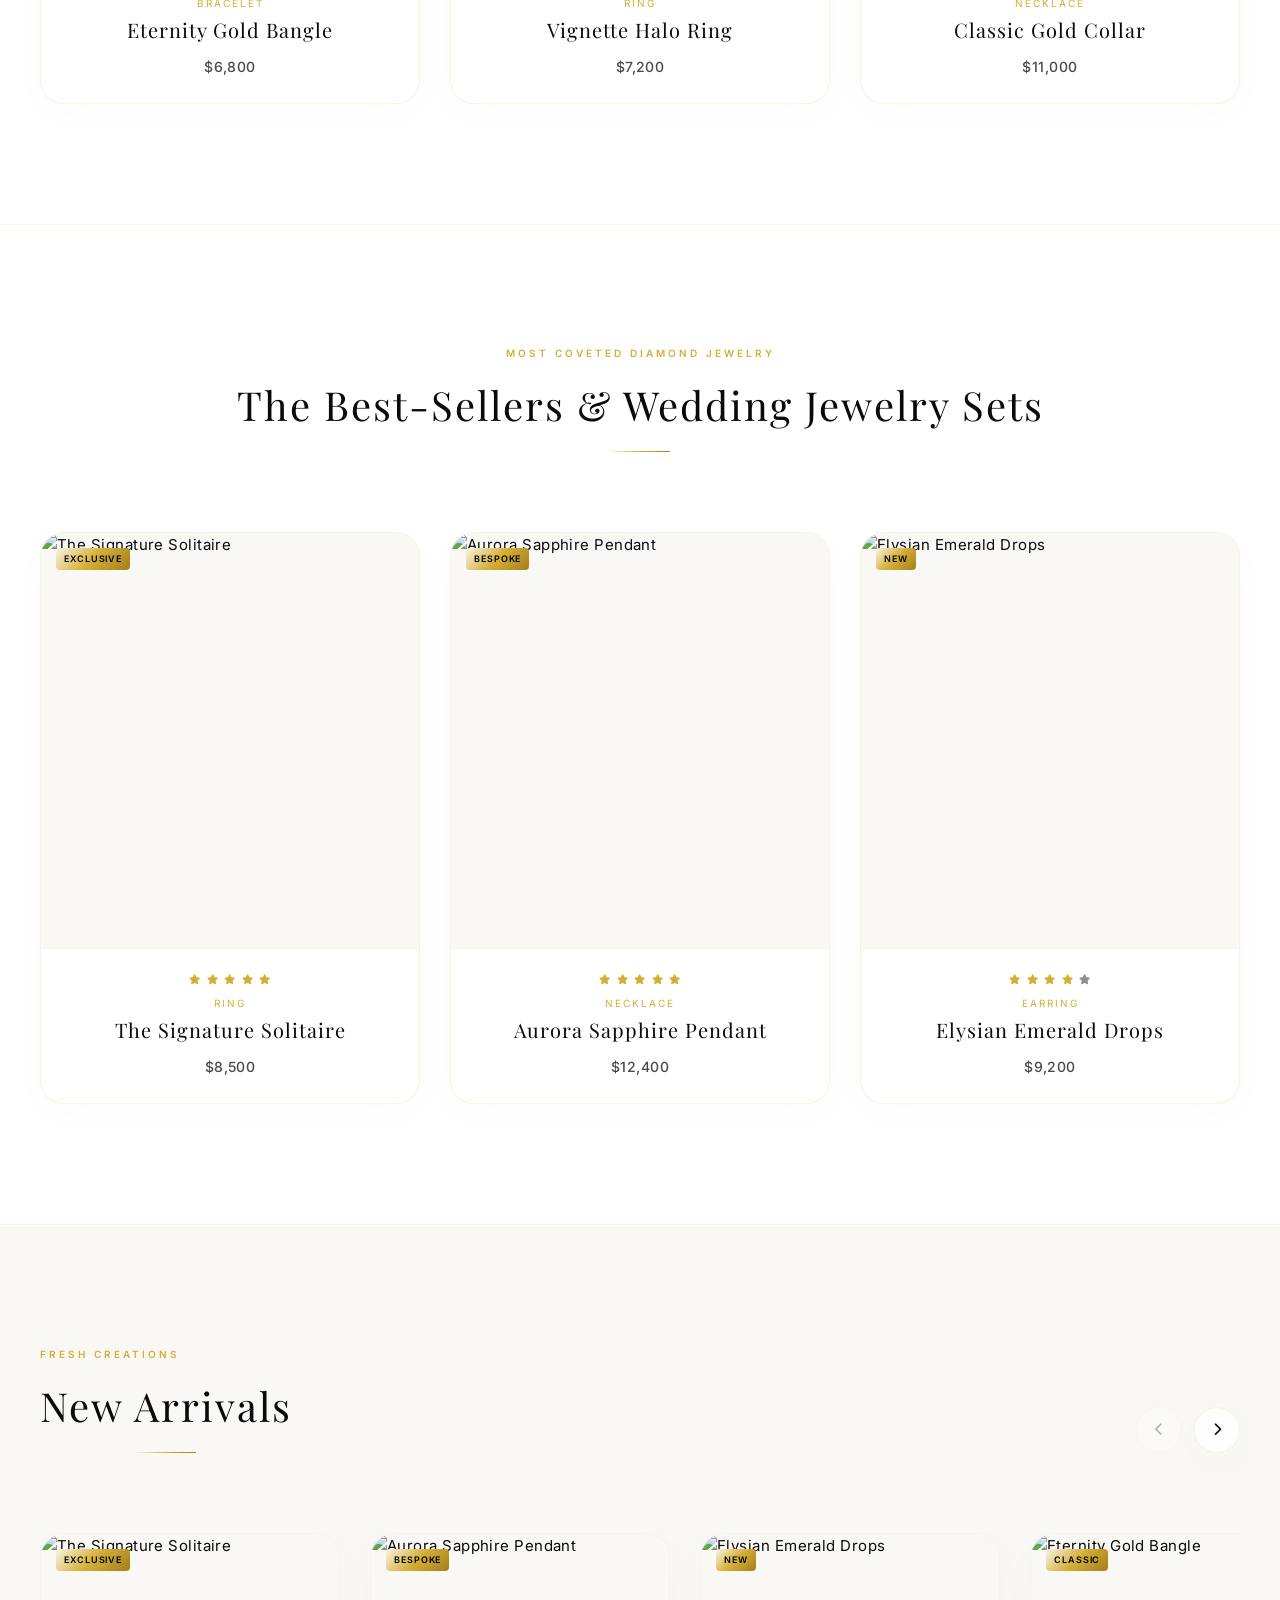
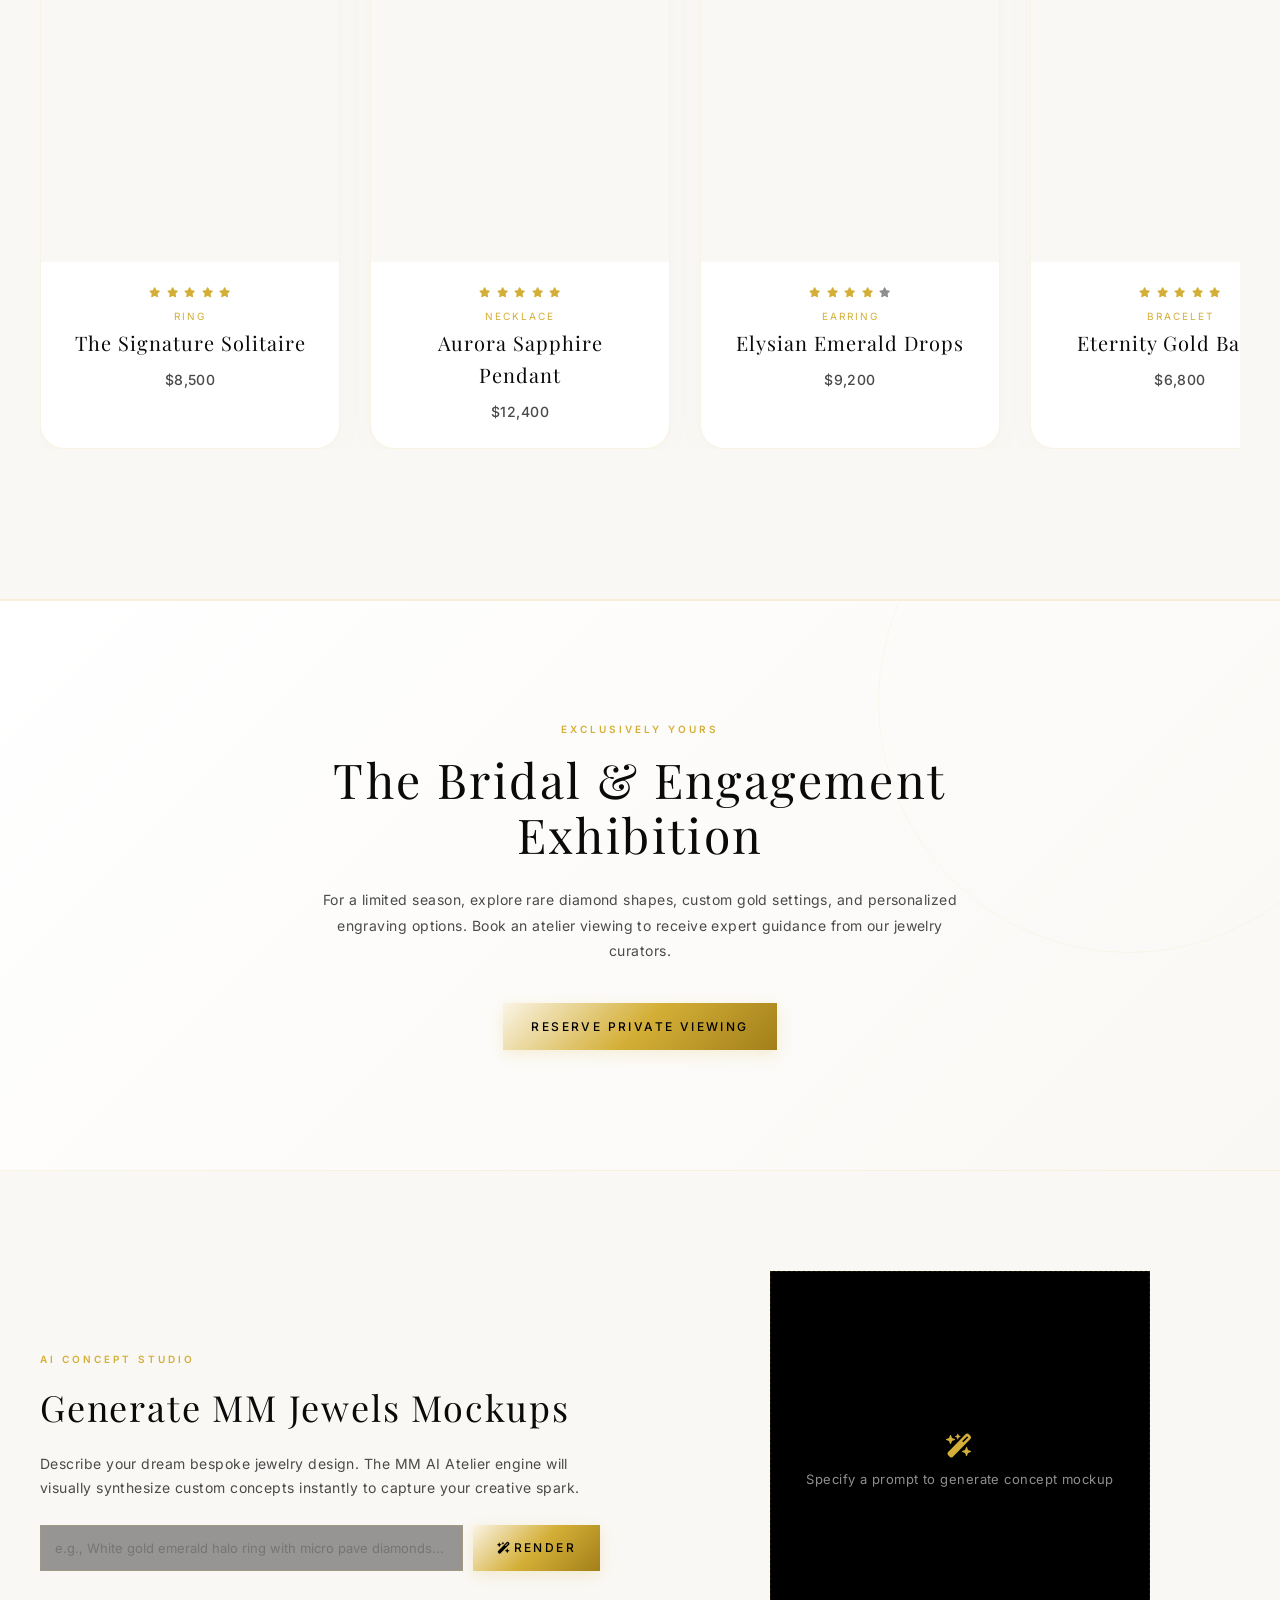
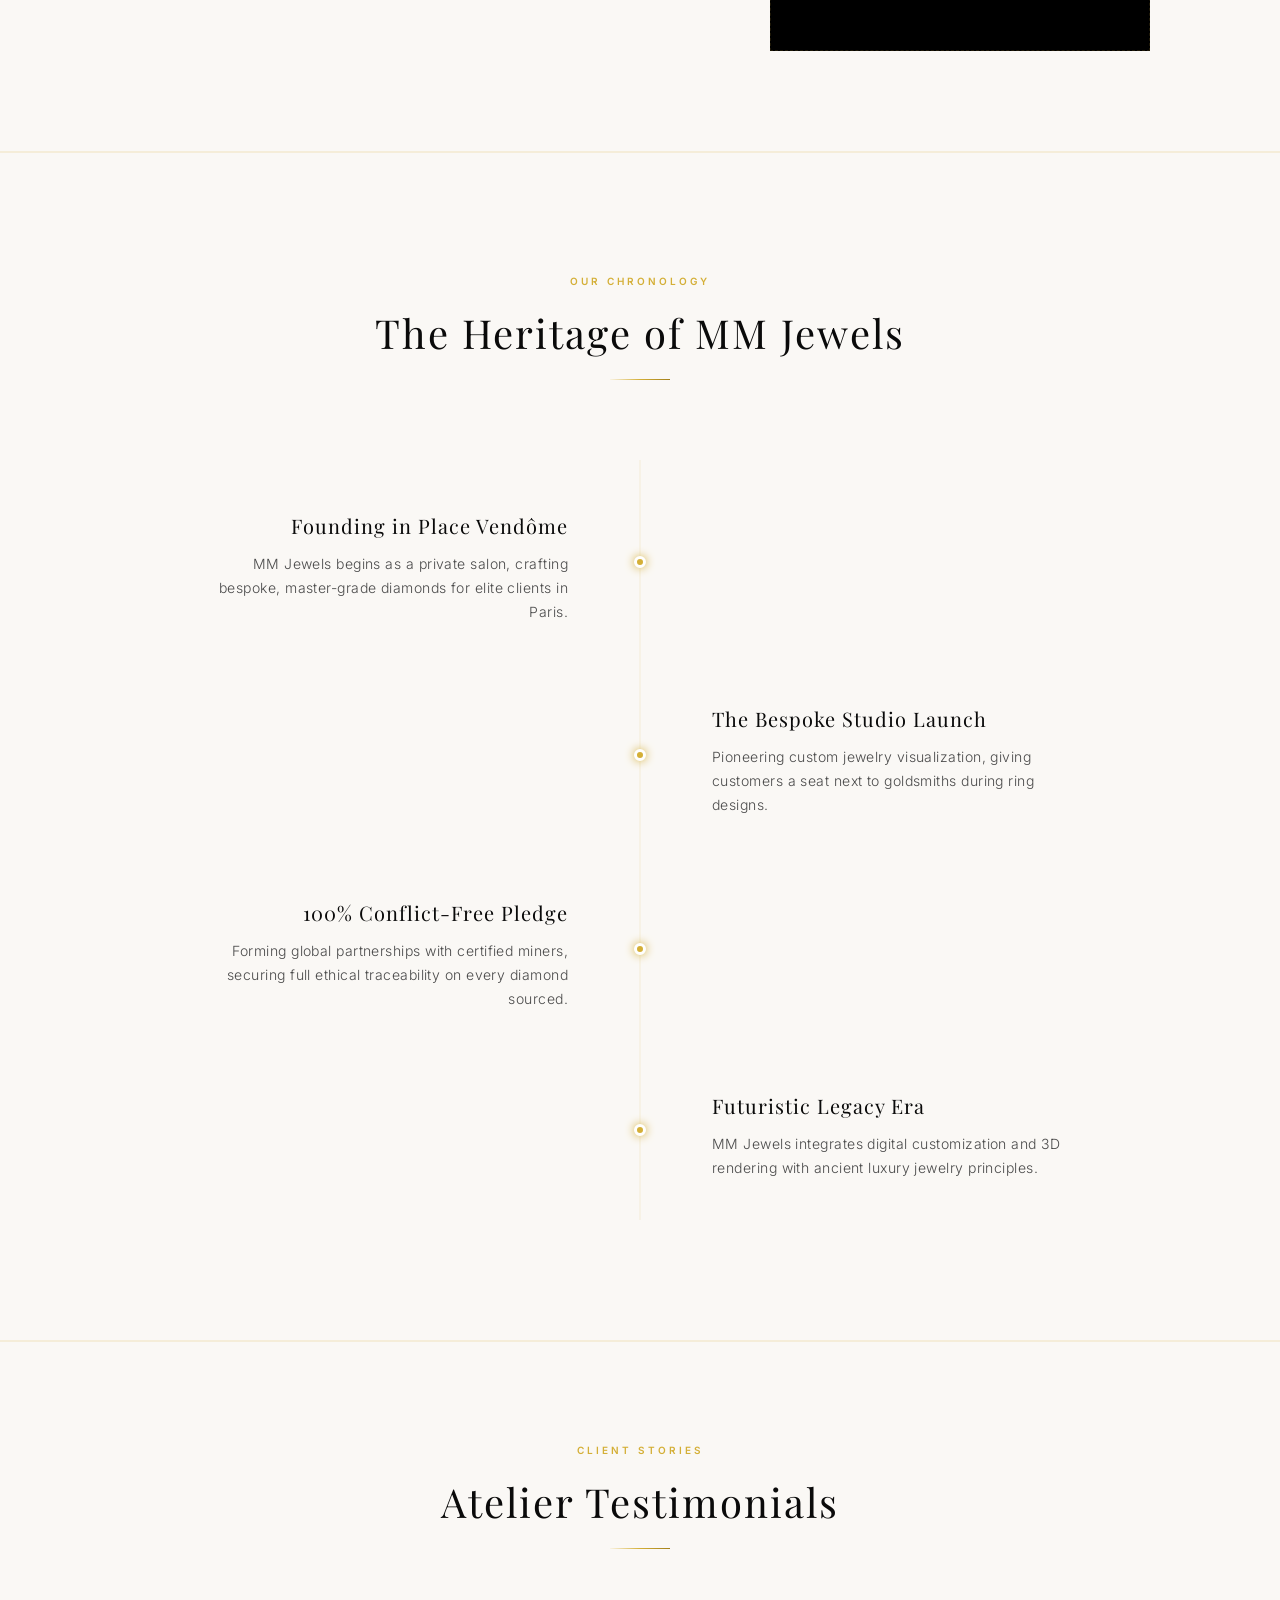
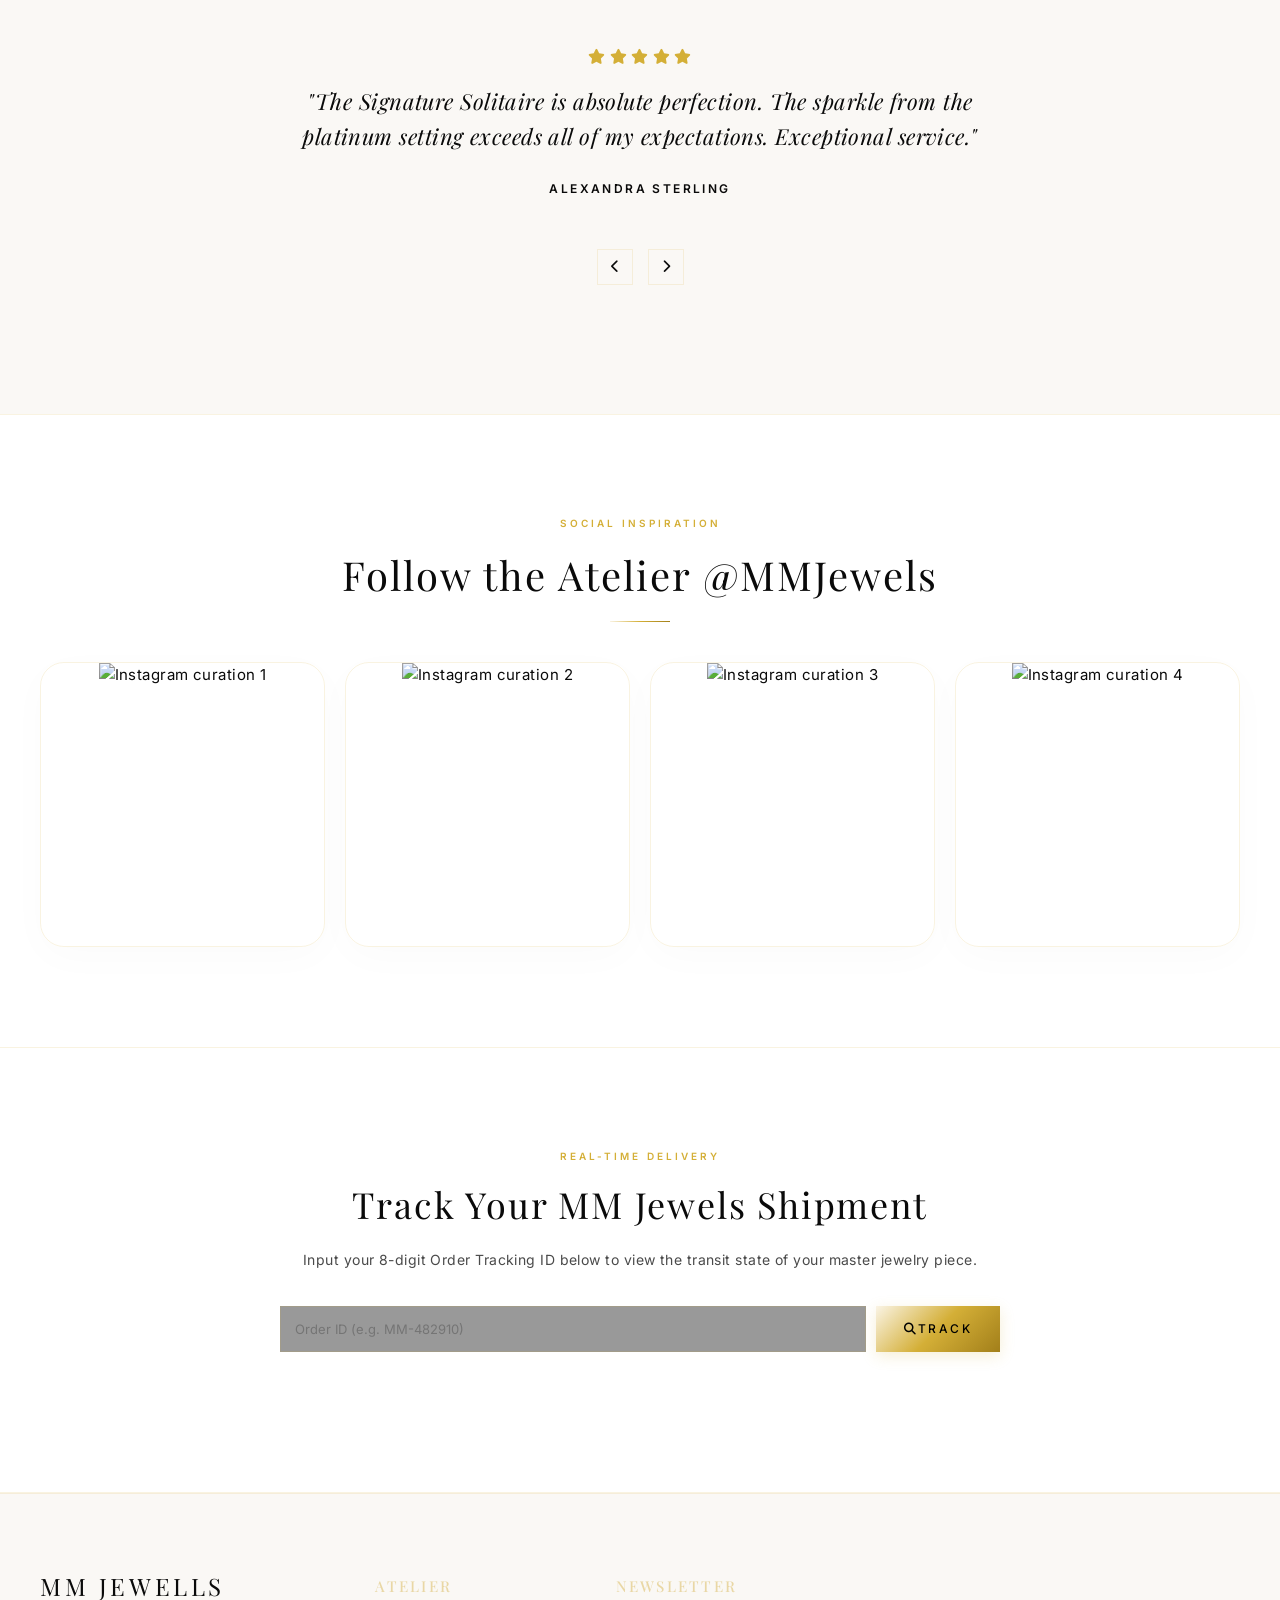
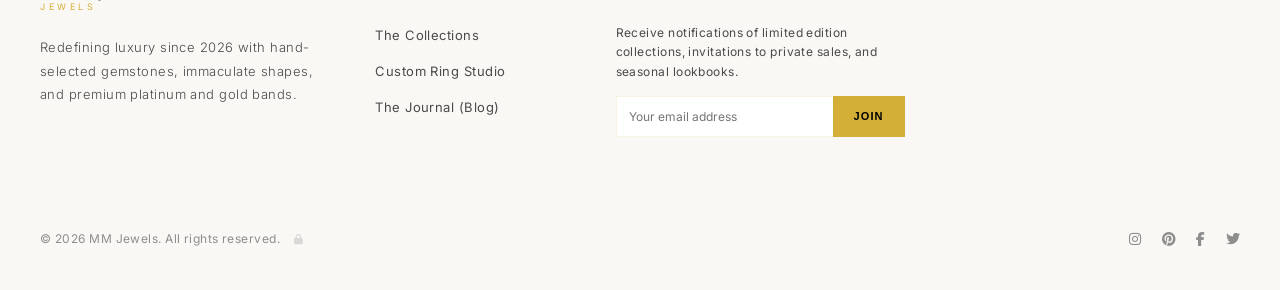
==== commit 9392f772: "Remove showroom booking section and customizer from website" ====
--- a/index.html
+++ b/index.html
@@ -85,10 +85,10 @@
         <ul class="nav-links">
           <li><a href="#hero" class="active">Home</a></li>
           <li><a href="#collections">Collections</a></li>
-          <li><a href="#customizer">Customizer</a></li>
+
           <li><a href="#tracking-section">Track Order</a></li>
           <li><a href="blog.html">Journal</a></li>
-          <li><a href="#booking">Consultation</a></li>
+
         </ul>
       </nav>
       
@@ -143,13 +143,13 @@
       <ul class="mobile-drawer-links">
         <li><a href="#hero" class="active">Home</a></li>
         <li><a href="#collections">Collections</a></li>
-        <li><a href="#customizer">Customizer</a></li>
+
         <li><a href="#tracking-section">Track Order</a></li>
         <li><a href="blog.html">Journal</a></li>
-        <li><a href="#booking">Consultation</a></li>
+
       </ul>
       <div class="mobile-drawer-footer">
-        <a href="#booking" class="btn btn-primary" style="width:100%;">Reserve Viewing</a>
+  
       </div>
     </div>
   </div>
@@ -167,7 +167,7 @@
         <p class="hero-desc" id="hero-desc-txt">Experience a dynamic universe where diamonds float and lines morph. MM Jewels crafts unique legacy jewelry tailored for international collectors.</p>
         <div class="hero-actions">
           <a href="#collections" class="btn btn-primary">Explore Universe</a>
-          <a href="#customizer" class="btn btn-secondary">Design Legacy</a>
+
         </div>
       </div>
       <!-- Right Column: Visual Showcase -->
@@ -384,112 +384,7 @@
     </div>
   </section>
 
-  <!-- --- LIVE CUSTOMIZER SECTION --- -->
-  <section id="customizer" class="customizer-section reveal">
-    <div class="container">
-      <div class="section-header">
-        <p class="section-subtitle">Bespoke Studio & Custom Jewelry Design</p>
-        <h2 class="section-title">Design Custom Engagement Rings</h2>
-      </div>
-      
-      <div class="customizer-grid">
-        <!-- Ring Render Preview -->
-        <div class="preview-container">
-          <div class="preview-glow"></div>
-          
-          <div class="ring-visual-anchor">
-            <!-- Customized SVG Ring Shank -->
-            <svg class="svg-ring-metal" viewBox="0 0 100 100" fill="none" xmlns="http://www.w3.org/2000/svg">
-              <!-- Outer circle of ring shank -->
-              <circle cx="50" cy="58" r="26" stroke="#d4af37" stroke-width="4.5" />
-              <!-- Inner circle of ring shank -->
-              <circle cx="50" cy="58" r="21.5" stroke="#d4af37" stroke-width="1" stroke-opacity="0.3" />
-              <!-- Gem setting claws / shoulders -->
-              <path d="M43 34.5 C43 34.5, 45 31, 50 31 C55 31, 57 34.5, 57 34.5" stroke="#d4af37" stroke-width="3" stroke-linecap="round" />
-              <path d="M41 36.5 L46 30" stroke="#d4af37" stroke-width="1.8" stroke-linecap="round" />
-              <path d="M59 36.5 L54 30" stroke="#d4af37" stroke-width="1.8" stroke-linecap="round" />
-            </svg>
-            
-            <!-- Floating gemstone rendering -->
-            <div class="gemstone-render"></div>
-          </div>
-          
-          <div class="customizer-details-overlay">
-            <span class="customizer-tag">Virtual Prototype</span>
-          </div>
-        </div>
-        
-        <!-- Controls panel -->
-        <div class="control-panel">
-          <div>
-            <h3 class="panel-title">Configure Your Piece</h3>
-            <p class="panel-intro">Select your precious metals, center gemstones, and design profiles below to receive an instant bespoke estimate.</p>
-          </div>
-          
-          <!-- Metal selector -->
-          <div class="customizer-group">
-            <span class="group-label">Precious Metal</span>
-            <div class="option-selectors">
-              <button class="option-btn active" data-opt="metal" data-val="platinum">
-                <span class="color-dot dot-platinum"></span> Platinum 950
-              </button>
-              <button class="option-btn" data-opt="metal" data-val="yellow-gold">
-                <span class="color-dot dot-gold"></span> 18K Yellow Gold
-              </button>
-              <button class="option-btn" data-opt="metal" data-val="white-gold">
-                <span class="color-dot dot-white-gold"></span> 18K White Gold
-              </button>
-              <button class="option-btn" data-opt="metal" data-val="rose-gold">
-                <span class="color-dot dot-rose-gold"></span> 18K Rose Gold
-              </button>
-            </div>
-          </div>
-          
-          <!-- Gemstone selector -->
-          <div class="customizer-group">
-            <span class="group-label">Gemstone Type</span>
-            <div class="option-selectors">
-              <button class="option-btn active" data-opt="gem" data-val="diamond">
-                <span class="color-dot dot-diamond"></span> Diamond
-              </button>
-              <button class="option-btn" data-opt="gem" data-val="emerald">
-                <span class="color-dot dot-emerald"></span> Emerald
-              </button>
-              <button class="option-btn" data-opt="gem" data-val="sapphire">
-                <span class="color-dot dot-sapphire"></span> Sapphire
-              </button>
-              <button class="option-btn" data-opt="gem" data-val="ruby">
-                <span class="color-dot dot-ruby"></span> Ruby
-              </button>
-            </div>
-          </div>
-          
-          <!-- Design style selector -->
-          <div class="customizer-group">
-            <span class="group-label">Setting Style</span>
-            <div class="option-selectors">
-              <button class="option-btn active" data-opt="design" data-val="solitaire">Classic Solitaire</button>
-              <button class="option-btn" data-opt="design" data-val="halo">Halo Vintage</button>
-              <button class="option-btn" data-opt="design" data-val="threestone">Three-Stone Royal</button>
-            </div>
-          </div>
-          
-          <!-- Price summary -->
-          <div class="price-summary">
-            <div class="summary-details">
-              <span class="group-label">Bespoke Estimate</span>
-              <span id="custom-spec" class="custom-spec-text">Platinum 950 / Diamond / Solitaire</span>
-            </div>
-            <div class="custom-price" id="customizer-price-text">$8,900</div>
-          </div>
-          
-          <div>
-            <button class="btn btn-primary btn-booking-next" style="width: 100%;" id="customizer-order-btn">Order Custom Piece</button>
-          </div>
-        </div>
-      </div>
-    </div>
-  </section>
+
 
   <!-- --- PROMOTIONAL BANNER SECTION --- -->
   <section class="promo-banner reveal" id="seasonal-promo">
@@ -727,101 +622,7 @@
     </div>
   </section>
 
-  <!-- --- PRIVATE BOOKING / RESERVATIONS --- -->
-  <section id="booking" class="booking-section reveal">
-    <div class="container">
-      <div class="booking-wrapper">
-        <div class="booking-header">
-          <p class="section-subtitle">VIP Reservations</p>
-          <h3>Schedule a Private Viewing</h3>
-          <p>Book a personal virtual consultation or a private viewing at our executive showroom suites.</p>
-        </div>
-        
-        <!-- Step indicators -->
-        <div class="step-indicator">
-          <div class="step-dot active">1</div>
-          <div class="step-dot">2</div>
-          <div class="step-dot">3</div>
-        </div>
-        
-        <!-- Form structure -->
-        <form id="booking-multi-step">
-          <!-- Step 1: Select Service -->
-          <div class="booking-step active" data-step="1">
-            <div class="form-group">
-              <label>Select Consultation Experience</label>
-              <div class="service-selector" id="booking-service-cards-container">
-                <!-- Dynamically loaded from config.json -->
-              </div>
-            </div>
-            
-            <div class="booking-actions" style="justify-content: flex-end;">
-              <button type="button" class="btn btn-primary btn-booking-next">Next Step <i class="fa-solid fa-arrow-right" style="margin-left: 8px;"></i></button>
-            </div>
-          </div>
-          
-          <!-- Step 2: Date & Time -->
-          <div class="booking-step" data-step="2">
-            <div class="grid-2col">
-              <div class="form-group">
-                <label for="book-date">Preferred Date</label>
-                <input type="date" id="book-date" class="form-input" required>
-              </div>
-              <div class="form-group">
-                <label for="book-time">Preferred Time Slot</label>
-                <select id="book-time" class="form-input" required>
-                  <option value="" disabled selected>Select a slot</option>
-                  <option value="10:00 AM">10:00 AM - 11:00 AM</option>
-                  <option value="11:30 AM">11:30 AM - 12:30 PM</option>
-                  <option value="02:00 PM">02:00 PM - 03:00 PM</option>
-                  <option value="03:30 PM">03:30 PM - 04:30 PM</option>
-                  <option value="05:00 PM">05:00 PM - 06:00 PM</option>
-                </select>
-              </div>
-            </div>
-            
-            <div class="booking-actions">
-              <button type="button" class="btn btn-secondary btn-booking-prev"><i class="fa-solid fa-arrow-left" style="margin-right: 8px;"></i> Back</button>
-              <button type="button" class="btn btn-primary btn-booking-next">Next Step <i class="fa-solid fa-arrow-right" style="margin-left: 8px;"></i></button>
-            </div>
-          </div>
-          
-          <!-- Step 3: Contact & Request Info -->
-          <div class="booking-step" data-step="3">
-            <div class="grid-2col">
-              <div class="form-group">
-                <label for="book-name">Full Name</label>
-                <input type="text" id="book-name" class="form-input" placeholder="e.g., Alexandra Sterling" required>
-              </div>
-              <div class="form-group">
-                <label for="book-email">Email Address</label>
-                <input type="email" id="book-email" class="form-input" placeholder="e.g., alexandra@sterling.com" required>
-              </div>
-            </div>
-            <div class="form-group">
-              <label for="book-notes">Special Inquiries / Gemstone Preferences</label>
-              <textarea id="book-notes" class="form-input" rows="4" placeholder="Mention preferred sizes, metals, or specific collection inquiries here..."></textarea>
-            </div>
-            
-            <div class="booking-actions">
-              <button type="button" class="btn btn-secondary btn-booking-prev"><i class="fa-solid fa-arrow-left" style="margin-right: 8px;"></i> Back</button>
-              <button type="submit" class="btn btn-primary">Submit Appointment <i class="fa-solid fa-check" style="margin-left: 8px;"></i></button>
-            </div>
-          </div>
-        </form>
-        
-        <!-- Step 4: Success View (hidden initially) -->
-        <div id="booking-success-view" class="booking-success" style="display: none; opacity: 0; transition: opacity 0.5s ease;">
-          <div class="success-icon">
-            <i class="fa-solid fa-calendar-check"></i>
-          </div>
-          <h4>Reservation Requested</h4>
-          <p>Thank you. Your private viewing request for the <strong id="summary-service">Showroom</strong> on <strong id="summary-datetime">Friday at 10 AM</strong> has been queued. Our concierge will reach out within 2 hours to confirm your slot.</p>
-          <button class="btn btn-secondary" onclick="location.reload()">Book Another Appointment</button>
-        </div>
-      </div>
-    </div>
-  </section>
+
 
   <!-- --- FOOTER --- -->
   <footer>
